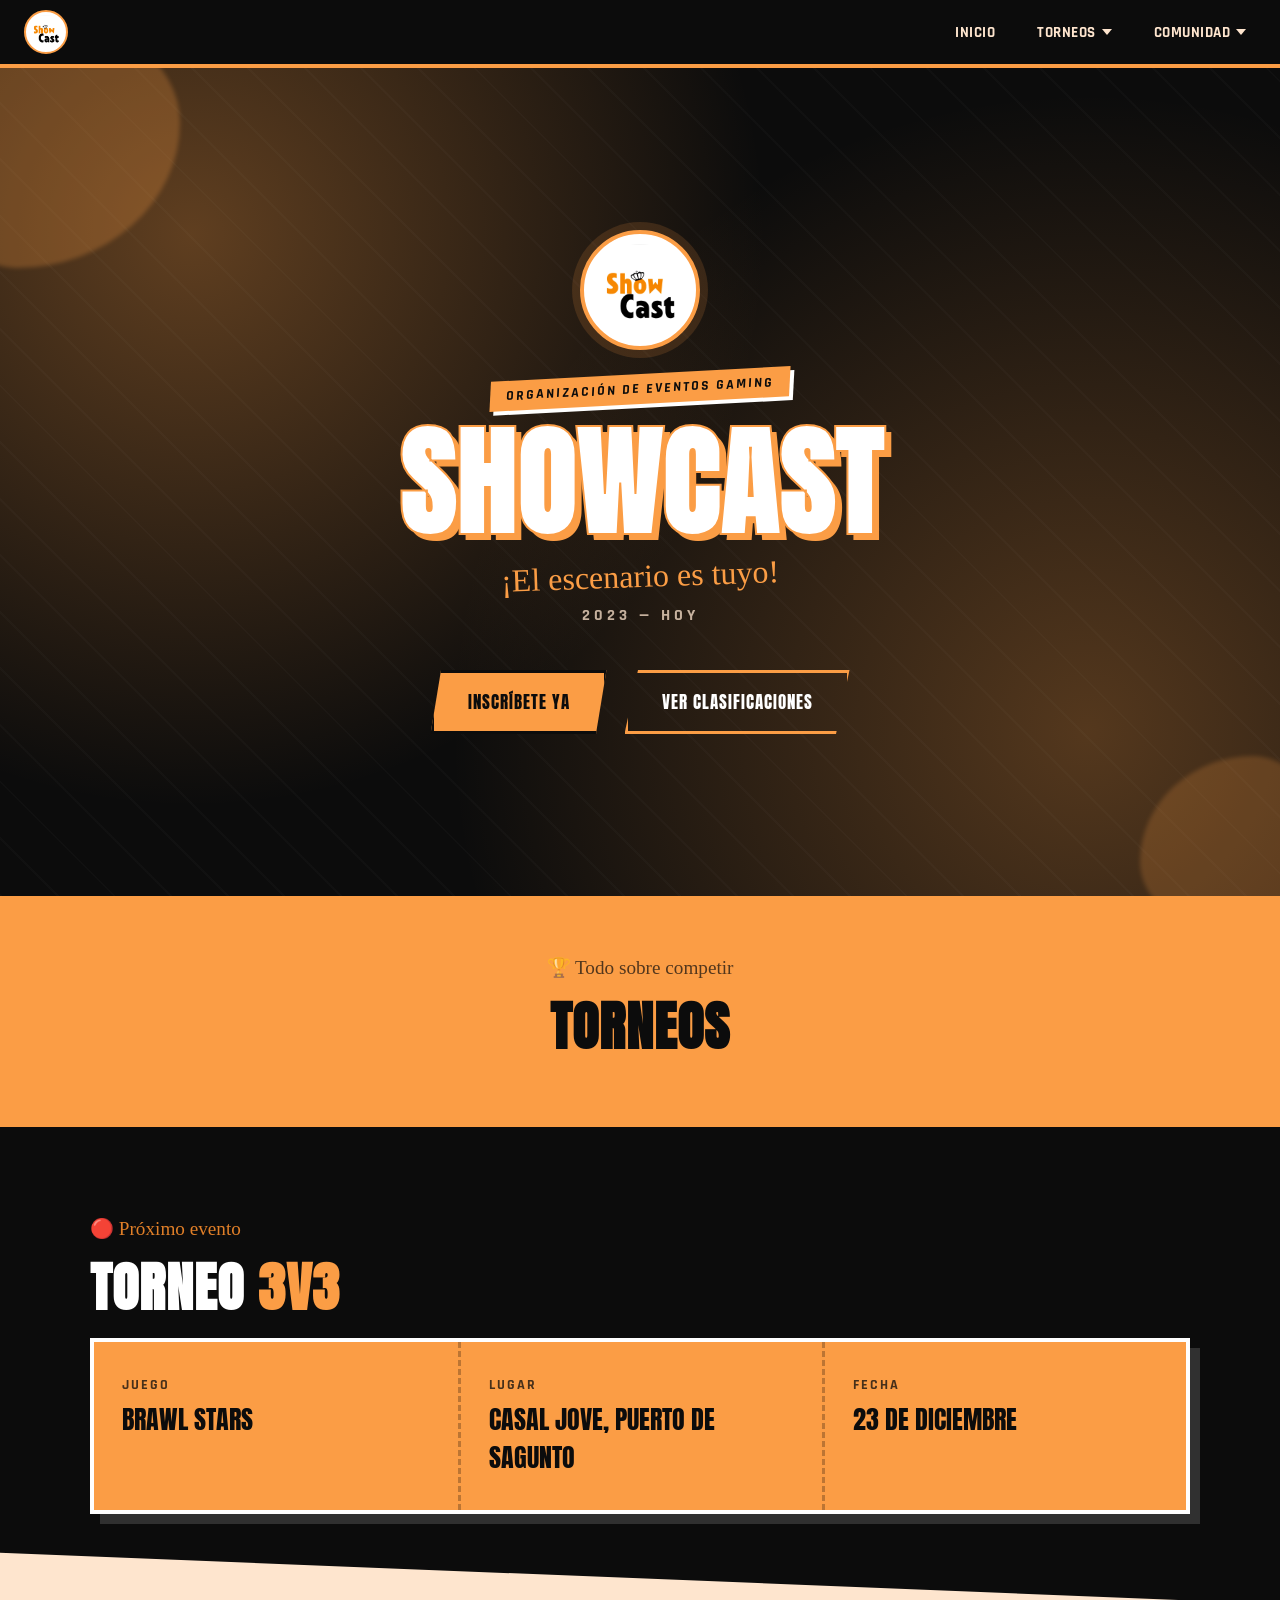
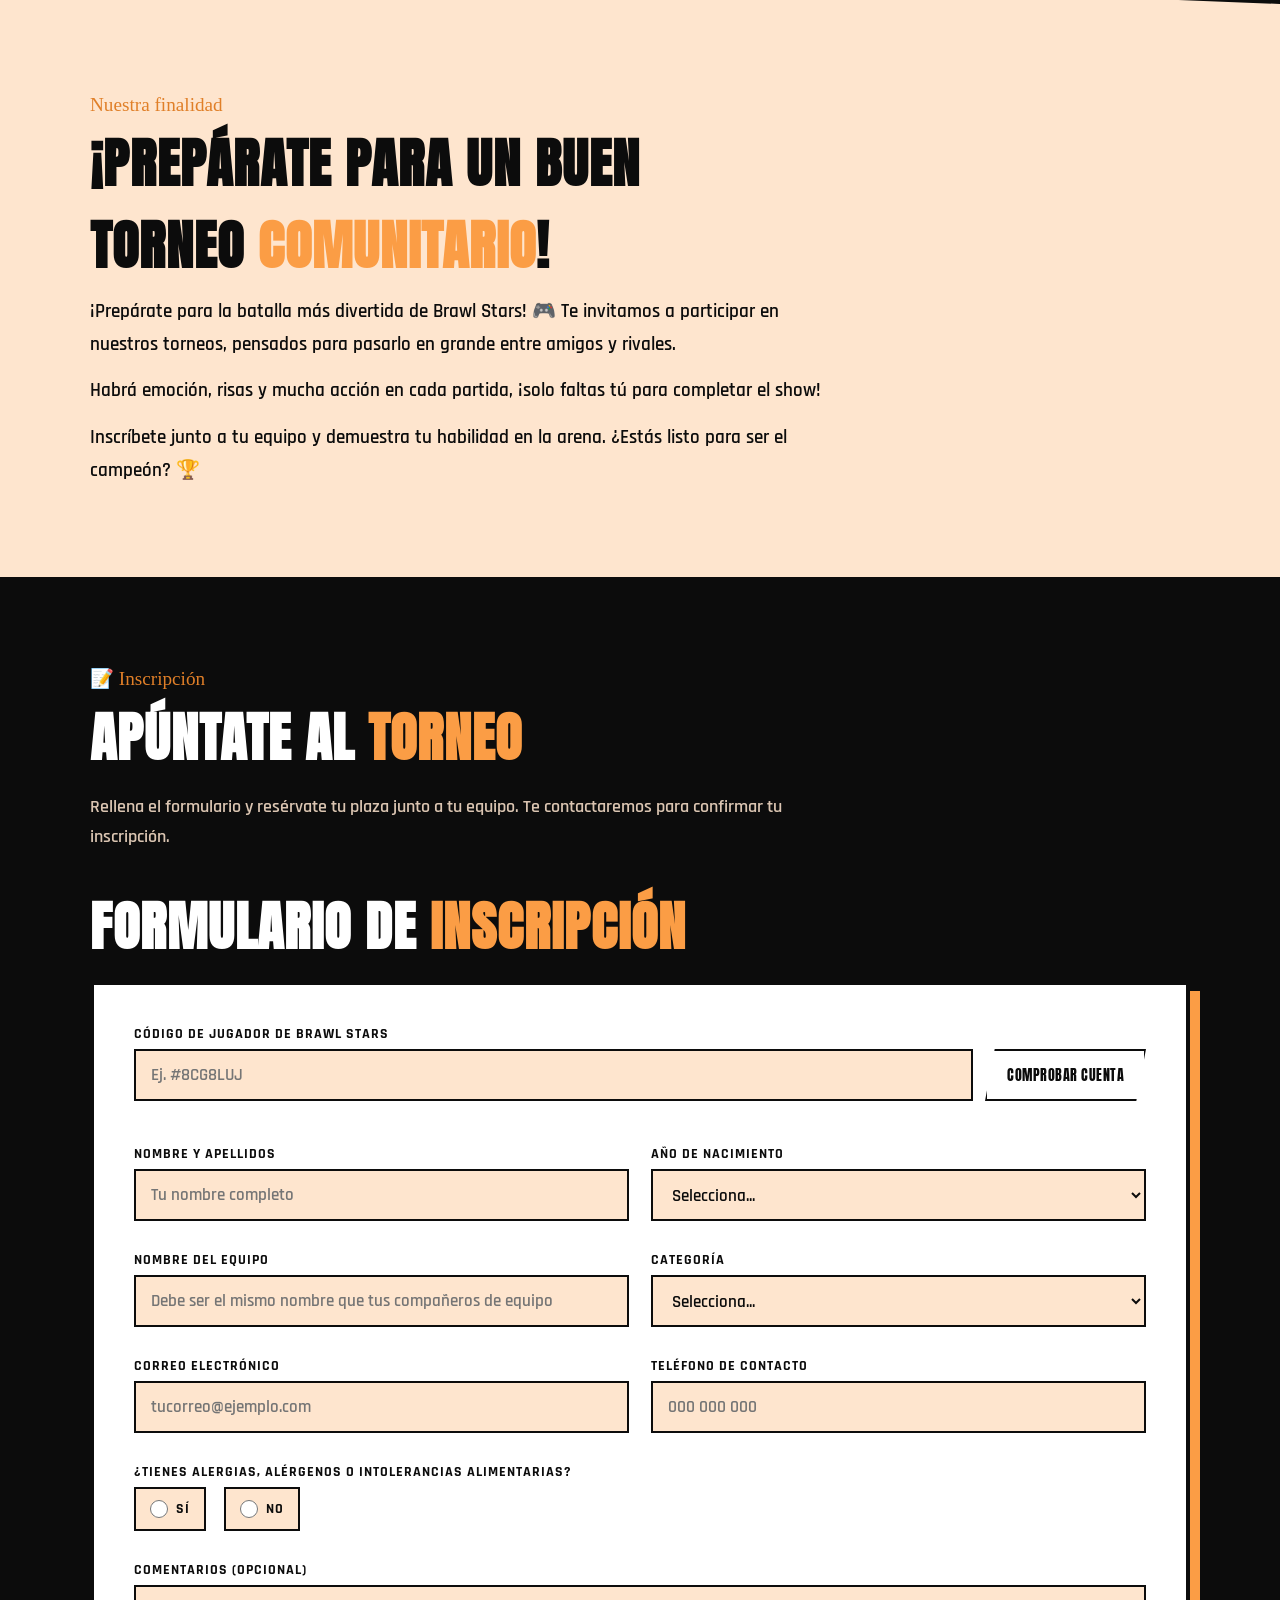
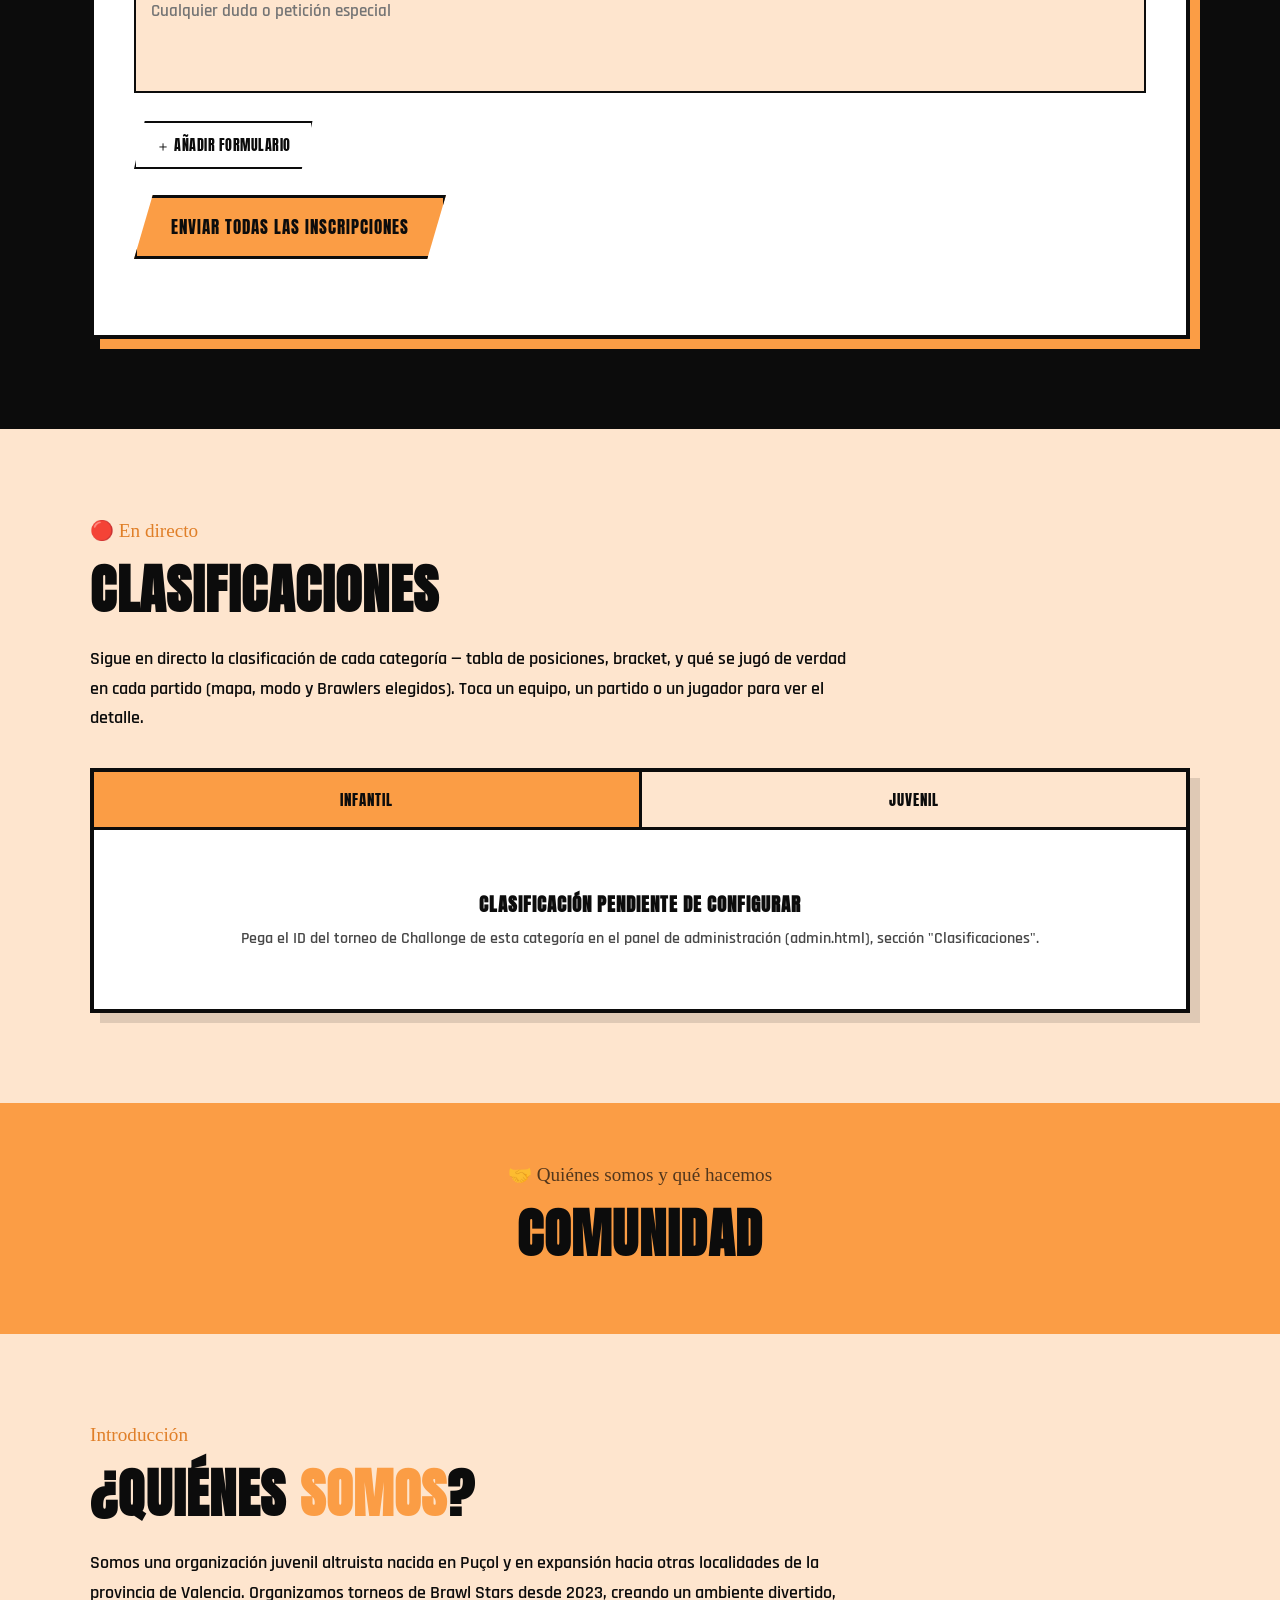
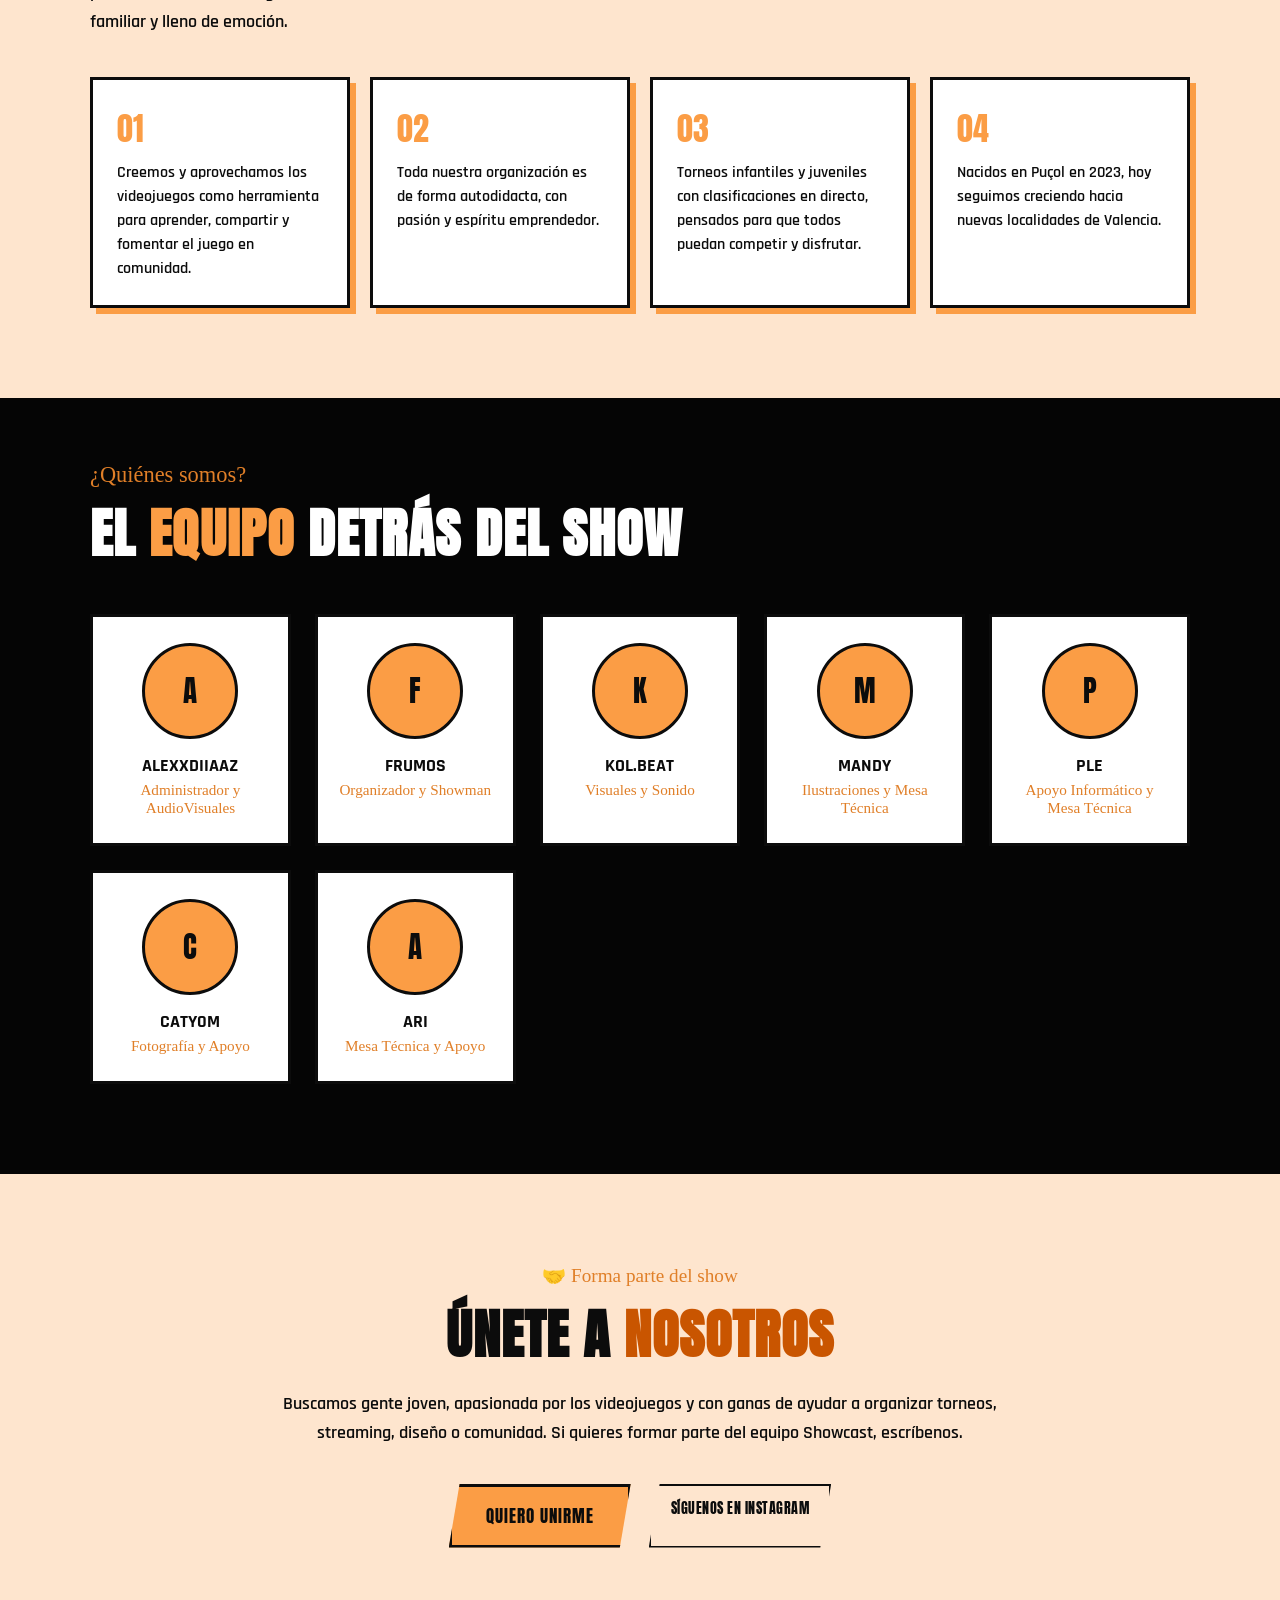
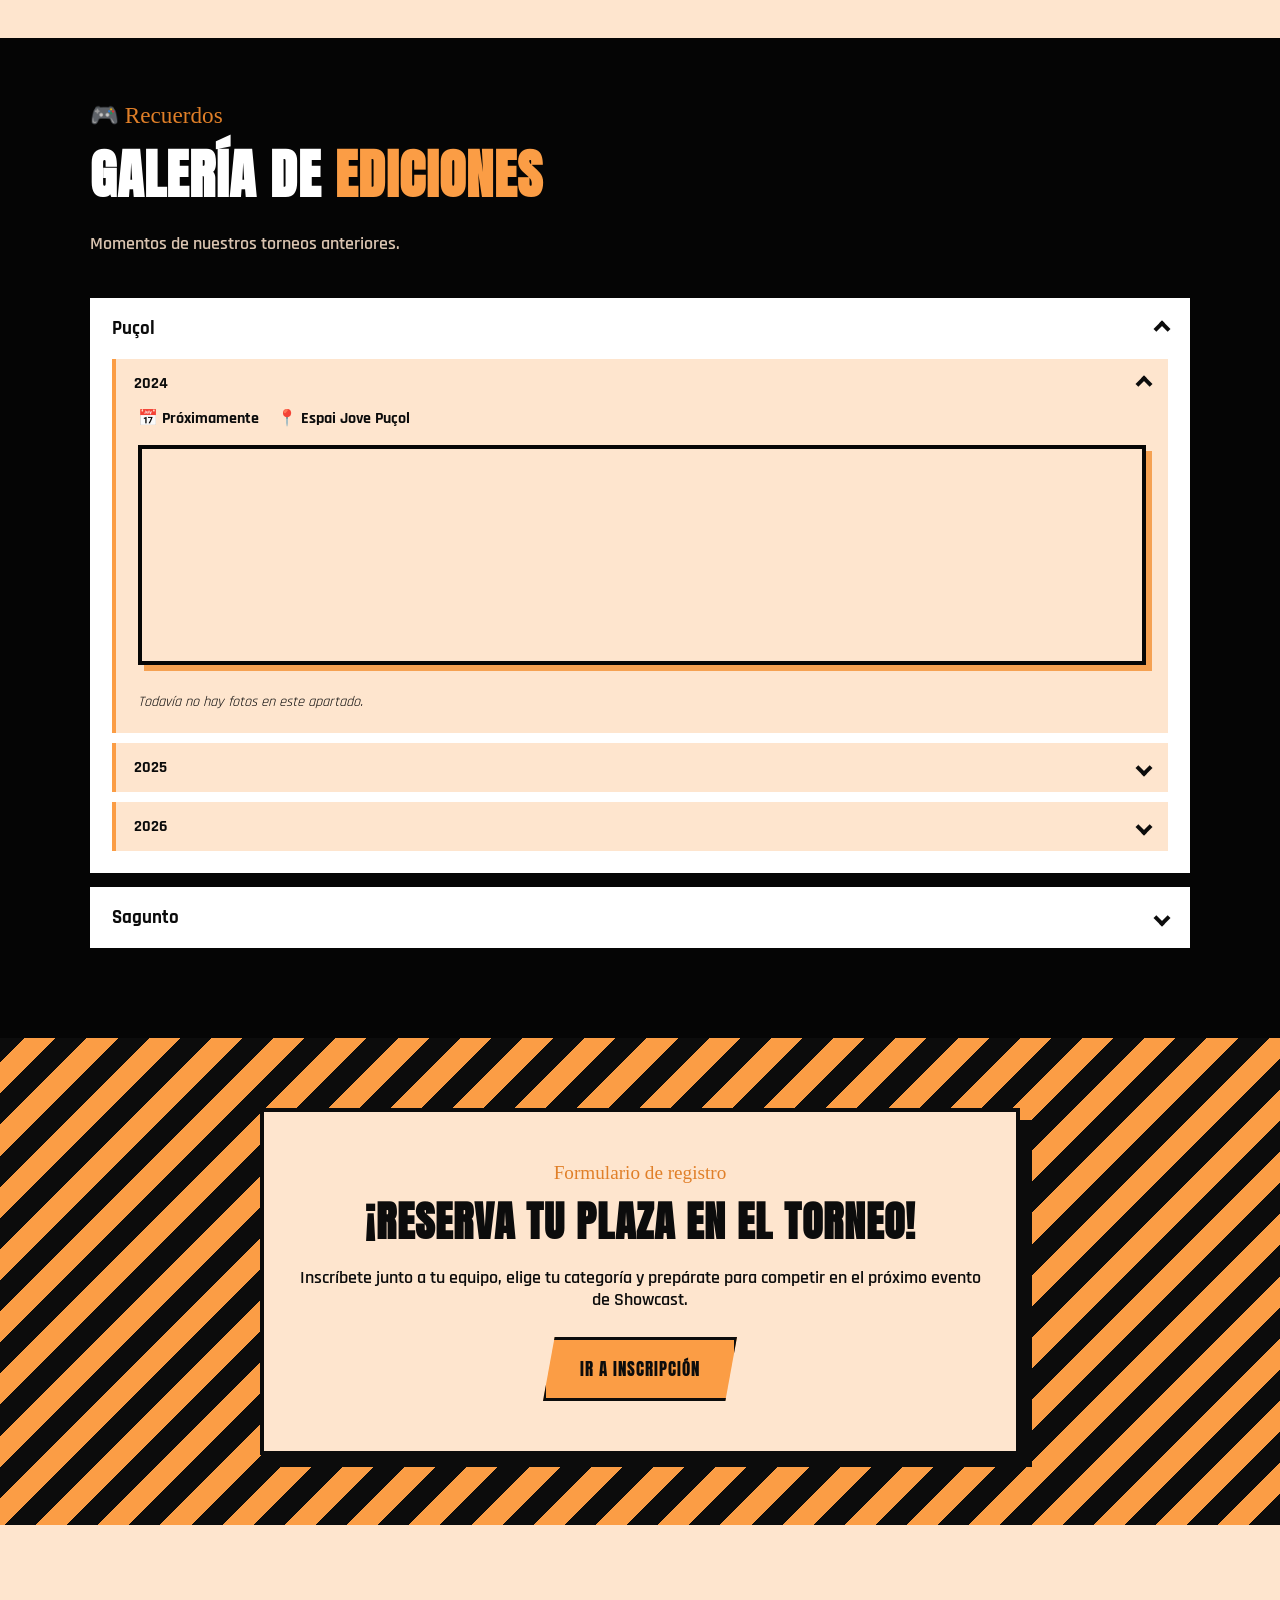
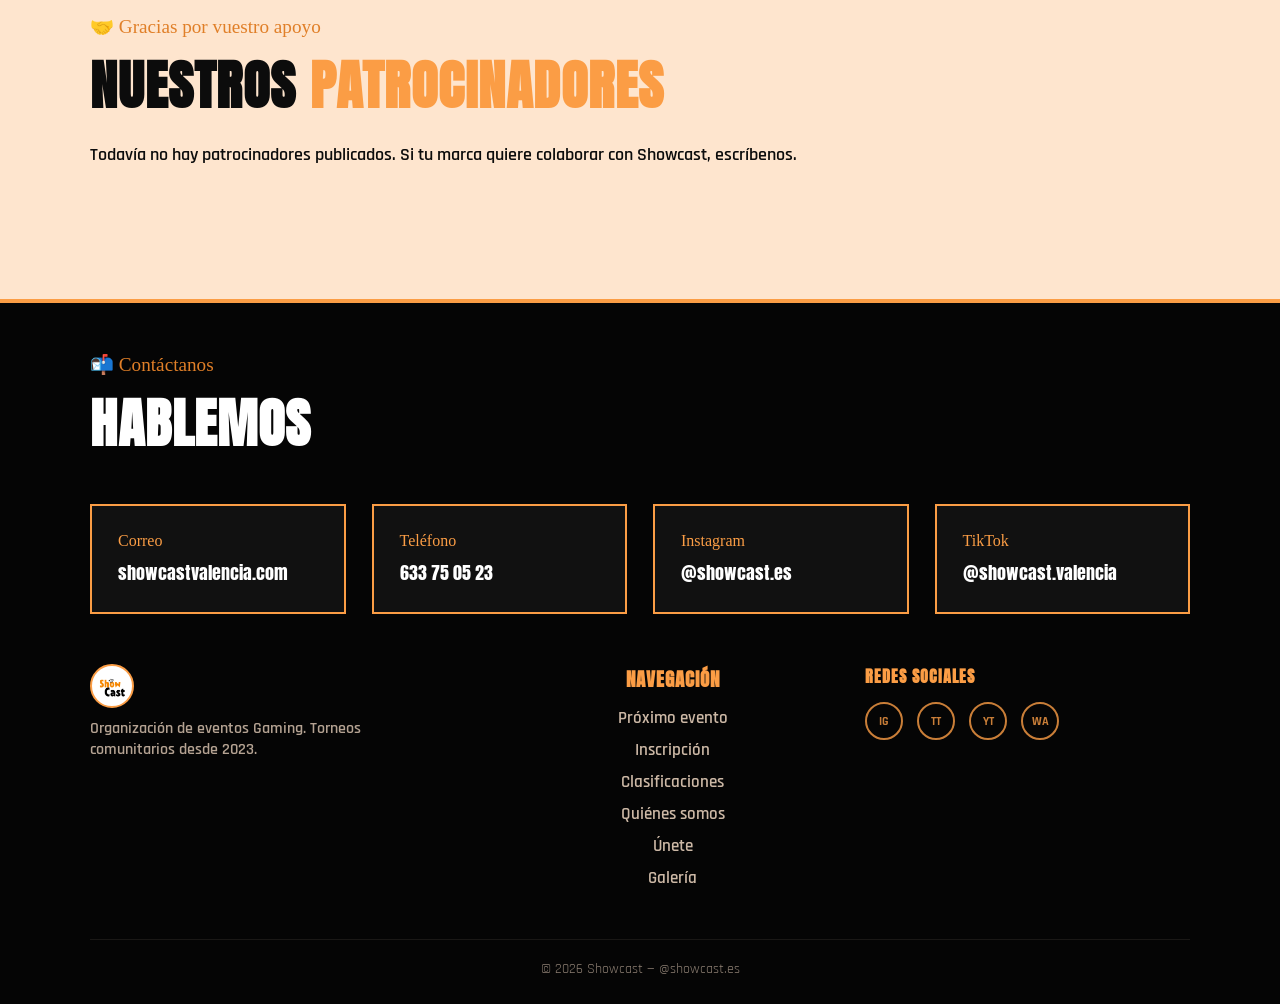
==== index.html @ 5986ffce "Conectar la galería pública con ShowCast Admin" ====
<!DOCTYPE html>
<html lang="es">
<head>
<meta charset="UTF-8">
<meta name="viewport" content="width=device-width, initial-scale=1.0">
<title>SHOWCAST — Organización de eventos Gaming</title>
<link rel="icon" type="image/png" href="assets/logo.png">
<link rel="preconnect" href="https://fonts.googleapis.com">
<link rel="preconnect" href="https://fonts.gstatic.com" crossorigin>
<link href="https://fonts.googleapis.com/css2?family=Anton&family=Rajdhani:wght@500;600;700&family=Permanent+Marker&display=swap" rel="stylesheet">
<style>
  :root{
    --naranja:#fb9d45;
    --crema:#fee5ce;
    --negro:#0c0c0c;
    --blanco:#ffffff;
    --naranja-dark:#e07f28;
  }

  *{margin:0;padding:0;box-sizing:border-box;}

  html{scroll-behavior:smooth;}

  body{
    background:var(--crema);
    color:var(--negro);
    font-family:'Rajdhani',sans-serif;
    overflow-x:hidden;
  }

  h1,h2,h3,.display{
    font-family:'Anton',sans-serif;
    text-transform:uppercase;
    letter-spacing:1px;
  }

  .tag{
    font-family:'Permanent Marker',cursive;
    color:var(--naranja);
  }

  a{color:inherit;text-decoration:none;}
  img{max-width:100%;display:block;}

  ::selection{background:var(--naranja);color:var(--negro);}

  /* ---------- NAVBAR ---------- */
  header{
    position:sticky;
    top:0;
    z-index:100;
    background:var(--negro);
    border-bottom:4px solid var(--naranja);
  }
  .nav-wrap{
    max-width:1280px;
    margin:0 auto;
    display:flex;
    align-items:center;
    justify-content:space-between;
    padding:10px 24px;
  }
  .logo{
    font-family:'Anton',sans-serif;
    font-size:1.5rem;
    color:var(--blanco);
    display:flex;
    align-items:center;
    gap:10px;
    letter-spacing:1px;
  }
  .logo img{
    height:44px;
    width:44px;
    object-fit:contain;
    background:var(--blanco);
    border-radius:50%;
    padding:3px;
    border:2px solid var(--naranja);
  }
  .logo span{color:var(--naranja);}
  nav ul{
    display:flex;
    align-items:center;
    gap:22px;
    list-style:none;
  }
  #navList > li{display:flex;align-items:center;justify-content:center;}
  nav a{
    display:inline-flex;
    align-items:center;
    justify-content:center;
    color:var(--crema);
    font-weight:700;
    font-size:.95rem;
    text-transform:uppercase;
    letter-spacing:.5px;
    position:relative;
    min-height:42px;
    padding:4px 10px;
    box-sizing:border-box;
    transition:color .2s;
    white-space:nowrap;
  }
  nav a:hover{color:var(--naranja);}
  nav a::after{
    content:"";
    position:absolute;
    left:0;bottom:-4px;
    width:0%;
    height:3px;
    background:var(--naranja);
    transition:width .25s ease;
  }
  nav a:hover::after{width:100%;}

  .burger{
    display:none;
    flex-direction:column;
    gap:5px;
    background:none;
    border:none;
    cursor:pointer;
  }
  .burger span{
    width:26px;height:3px;background:var(--naranja);display:block;
  }

  /* ---------- NAV: DESPLEGABLES "TORNEOS" / "COMUNIDAD" ---------- */
  .nav-dropdown{position:relative;}
  .nav-dropdown-btn{
    display:flex;
    align-items:center;
    justify-content:center;
    gap:6px;
    background:none;
    border:none;
    cursor:pointer;
    color:var(--crema);
    font-weight:700;
    font-size:.95rem;
    text-transform:uppercase;
    letter-spacing:.5px;
    min-height:42px;
    padding:4px 10px;
    box-sizing:border-box;
    font-family:inherit;
  }
  .nav-dropdown-btn:hover{color:var(--naranja);}
  .nav-caret{
    width:0;height:0;
    border-left:5px solid transparent;
    border-right:5px solid transparent;
    border-top:6px solid currentColor;
    transition:transform .2s ease;
    flex-shrink:0;
  }
  .nav-dropdown-btn[aria-expanded="true"] .nav-caret{transform:rotate(180deg);}
  .nav-dropdown-menu{
    position:absolute;
    top:calc(100% + 14px);
    left:0;
    background:var(--crema);
    border:2px solid var(--negro);
    list-style:none;
    min-width:200px;
    padding:10px 0;
    display:none;
    flex-direction:column;
    box-shadow:6px 6px 0 rgba(251,157,69,.25);
    z-index:50;
  }
  .nav-dropdown-menu.open{display:flex;animation:nav-window-in .2s ease-out both;}
  .nav-dropdown-menu li{width:100%;}
  .nav-dropdown-menu a{
    display:block;
    padding:10px 20px;
    white-space:nowrap;
    color:var(--negro);
    font-family:'Anton',sans-serif;
    letter-spacing:.4px;
    animation:nav-menu-text-in .2s ease-out both;
  }
  .nav-dropdown-menu li+li{border-top:1px solid rgba(12,12,12,.14);}
  .nav-dropdown-menu li:nth-child(2) a{animation-delay:35ms;}
  .nav-dropdown-menu li:nth-child(3) a{animation-delay:70ms;}
  .nav-dropdown-menu li:nth-child(4) a{animation-delay:105ms;}
  .nav-dropdown-menu li:nth-child(5) a{animation-delay:140ms;}
  .nav-dropdown-menu li:nth-child(6) a{animation-delay:175ms;}
  .nav-dropdown-menu li:nth-child(7) a{animation-delay:210ms;}
  .nav-dropdown-menu li:nth-child(8) a{animation-delay:245ms;}
  @keyframes nav-window-in{
    from{opacity:0;clip-path:inset(0 0 100% 0);}
    to{opacity:1;clip-path:inset(0 0 0 0);}
  }
  @keyframes nav-menu-text-in{
    from{opacity:0;transform:scale(.86);transform-origin:left center;}
    to{opacity:1;transform:scale(1);transform-origin:left center;}
  }
  .nav-dropdown-menu a:hover{background:rgba(251,157,69,.12);}
  .nav-dropdown-menu a::after{display:none;}

  /* ---------- HERO ---------- */
  .hero{
    position:relative;
    min-height:92vh;
    display:flex;
    flex-direction:column;
    align-items:center;
    justify-content:center;
    text-align:center;
    background:
      radial-gradient(circle at 15% 20%, rgba(251,157,69,.35) 0%, transparent 45%),
      radial-gradient(circle at 85% 80%, rgba(251,157,69,.3) 0%, transparent 50%),
      var(--negro);
    color:var(--blanco);
    padding:60px 20px;
    overflow:hidden;
  }
  .hero::before{
    content:"";
    position:absolute;
    inset:0;
    background-image:
      repeating-linear-gradient(45deg, rgba(255,255,255,.02) 0 2px, transparent 2px 40px);
    pointer-events:none;
  }
  .spray-splat{
    position:absolute;
    border-radius:50%;
    filter:blur(2px);
    opacity:.5;
  }
  .splat1{width:260px;height:260px;background:var(--naranja);top:-60px;left:-80px;opacity:.25;border-radius:38% 62% 63% 37% / 41% 44% 56% 59%;}
  .splat2{width:180px;height:180px;background:var(--naranja);bottom:-40px;right:-40px;opacity:.2;border-radius:63% 37% 42% 58% / 59% 47% 53% 41%;}

  .hero-logo{
    width:120px;
    height:120px;
    object-fit:contain;
    background:var(--blanco);
    border-radius:50%;
    border:4px solid var(--naranja);
    padding:10px;
    margin-bottom:24px;
    box-shadow:0 0 0 8px rgba(251,157,69,.15);
    position:relative;
    z-index:2;
  }

  .hero-badge{
    display:inline-block;
    background:var(--naranja);
    color:var(--negro);
    font-weight:700;
    font-size:.85rem;
    letter-spacing:2px;
    text-transform:uppercase;
    padding:6px 16px;
    transform:rotate(-3deg) skew(-6deg);
    margin-bottom:22px;
    box-shadow:4px 4px 0 var(--blanco);
  }

  .hero h1{
    font-size:clamp(3.2rem,10vw,7.5rem);
    line-height:.95;
    color:var(--blanco);
    -webkit-text-stroke:2px var(--naranja);
    text-shadow:6px 6px 0 var(--naranja);
    position:relative;
    z-index:2;
  }

  .hero .subtitle{
    font-family:'Permanent Marker',cursive;
    color:var(--naranja);
    font-size:clamp(1.3rem,3vw,2rem);
    margin-top:18px;
    transform:rotate(-2deg);
  }

  .hero .years{
    margin-top:10px;
    font-weight:700;
    letter-spacing:4px;
    color:var(--crema);
    opacity:.75;
  }

  .hero-ctas{
    margin-top:44px;
    display:flex;
    gap:18px;
    flex-wrap:wrap;
    justify-content:center;
    z-index:2;
  }

  .btn{
    font-family:'Anton',sans-serif;
    font-size:1.05rem;
    letter-spacing:1px;
    text-transform:uppercase;
    padding:16px 34px;
    border:3px solid var(--negro);
    display:inline-block;
    transition:transform .15s, box-shadow .15s;
    clip-path:polygon(6% 0,100% 0,94% 100%,0 100%);
    cursor:pointer;
    font-size:1.05rem;
  }
  .btn-primary{
    background:var(--naranja);
    color:var(--negro);
    box-shadow:5px 5px 0 var(--blanco);
  }
  .btn-primary:hover{transform:translate(-3px,-3px);box-shadow:8px 8px 0 var(--blanco);}
  .btn-outline{
    background:transparent;
    color:var(--blanco);
    border-color:var(--naranja);
    box-shadow:5px 5px 0 var(--naranja);
  }
  .btn-outline:hover{transform:translate(-3px,-3px);box-shadow:8px 8px 0 var(--naranja);}
  .btn-dark{
    background:var(--negro);
    color:var(--crema);
    border-color:var(--negro);
    box-shadow:5px 5px 0 var(--naranja);
  }
  .btn-dark:hover{transform:translate(-3px,-3px);box-shadow:8px 8px 0 var(--naranja);}

  /* ---------- SECTION SHELL ---------- */
  section{
    padding:90px 24px;
    position:relative;
  }
  .page-view-hidden{display:none !important;}
  .page-view-active{min-height:calc(100vh - 70px);min-height:calc(100svh - 70px);}
  .section-inner{
    max-width:1100px;
    margin:0 auto;
  }
  .section-title{
    font-size:clamp(2.2rem,5vw,3.4rem);
    margin-bottom:10px;
  }
  .section-title .accent{color:var(--naranja);}
  .section-kicker{
    font-family:'Permanent Marker',cursive;
    color:var(--naranja-dark);
    font-size:1.2rem;
    margin-bottom:6px;
    display:block;
  }
  .section-lead{
    font-weight:600;
    font-size:1.15rem;
    max-width:760px;
    margin-top:14px;
    line-height:1.6;
  }

  /* ---------- CABECERAS DE BLOQUE ("TORNEOS" / "COMUNIDAD") ---------- */
  .group-header{
    background:var(--naranja);
    padding:60px 24px;
  }
  .group-header .section-inner{text-align:center;}
  .group-header .section-kicker{color:var(--negro);opacity:.7;}
  .group-header .section-title{margin-bottom:0;}

  .diagonal-top{
    clip-path: polygon(0 4vw, 100% 0, 100% 100%, 0 100%);
  }
  .diagonal-bottom{
    clip-path: polygon(0 0, 100% 0, 100% 100%, 0 calc(100% - 4vw));
  }

  /* ---------- NEXT EVENT ---------- */
  .event{
    background:var(--negro);
    color:var(--blanco);
  }
  .event-card{
    display:flex;
    flex-wrap:wrap;
    gap:0;
    background:var(--naranja);
    color:var(--negro);
    border:4px solid var(--blanco);
    box-shadow:10px 10px 0 rgba(255,255,255,.15);
  }
  .event-card > div{
    flex:1 1 220px;
    padding:34px 28px;
    border-left:3px dashed rgba(0,0,0,.25);
  }
  .event-card > div:first-child{border-left:none;}
  .event-card .label{
    font-weight:700;
    letter-spacing:2px;
    font-size:.85rem;
    text-transform:uppercase;
    opacity:.75;
    margin-bottom:6px;
  }
  .event-card .value{
    font-family:'Anton',sans-serif;
    font-size:1.6rem;
    text-transform:uppercase;
  }

  /* ---------- ABOUT / TEXT BLOCK ---------- */
  .about{
    background:var(--crema);
  }
  .about p{
    font-size:1.2rem;
    line-height:1.7;
    font-weight:600;
    max-width:760px;
    margin-bottom:14px;
  }
  .about p:last-of-type{margin-bottom:0;}

  .pillars{
    display:grid;
    grid-template-columns:repeat(auto-fit,minmax(220px,1fr));
    gap:20px;
    margin-top:40px;
  }
  .pillar{
    background:var(--blanco);
    border:3px solid var(--negro);
    padding:24px;
    box-shadow:6px 6px 0 var(--naranja);
  }
  .pillar .num{
    font-family:'Anton',sans-serif;
    color:var(--naranja);
    font-size:2rem;
    display:block;
    margin-bottom:8px;
  }
  .pillar p{font-weight:600;line-height:1.5;font-size:1rem;}

  /* ---------- CARDS GRID ---------- */
  .grid{
    display:grid;
    grid-template-columns:repeat(auto-fit,minmax(260px,1fr));
    gap:26px;
    margin-top:40px;
  }
  .card{
    background:var(--blanco);
    border:3px solid var(--negro);
    padding:32px 26px;
    position:relative;
    transition:transform .2s;
  }
  .card:hover{transform:translateY(-6px);}
  .card::before{
    content:"";
    position:absolute;
    top:-4px;left:-4px;
    width:34px;height:34px;
    background:var(--naranja);
    clip-path:polygon(0 0,100% 0,0 100%);
  }
  .card h3{
    font-size:1.4rem;
    margin-bottom:12px;
    color:var(--negro);
  }
  .card p{
    font-weight:600;
    line-height:1.5;
    color:#333;
  }
  .card a.card-link{
    display:inline-block;
    margin-top:16px;
    font-weight:700;
    color:var(--naranja-dark);
    border-bottom:2px solid var(--naranja-dark);
  }

  /* ---------- GALERÍA ---------- */
  .gallery-grid{
    display:grid;
    grid-template-columns:repeat(auto-fit,minmax(220px,1fr));
    gap:18px;
    margin-top:40px;
  }
  .gallery-tile{
    aspect-ratio:4/3;
    position:relative;
    border:3px solid var(--negro);
    overflow:hidden;
    display:flex;
    align-items:center;
    justify-content:center;
    background:
      repeating-linear-gradient(135deg, var(--naranja) 0 14px, var(--naranja-dark) 14px 28px);
  }
  .gallery-tile::after{
    content:"";
    position:absolute;
    inset:0;
    background:rgba(12,12,12,.55);
  }
  .gallery-tile span{
    position:relative;
    z-index:2;
    color:var(--crema);
    font-family:'Permanent Marker',cursive;
    font-size:1.1rem;
    text-align:center;
    padding:0 14px;
    transform:rotate(-3deg);
  }
  .gallery-note{
    margin-top:22px;
    font-weight:600;
    font-size:.95rem;
    opacity:.7;
    font-style:italic;
  }
  .gallery-tile img, .gallery-tile video{
    width:100%;height:100%;object-fit:cover;position:relative;z-index:1;
  }
  .gallery-tile iframe{
    width:100%;height:100%;border:none;position:relative;z-index:1;
  }
  .gallery-tile.has-photo::after{display:none;}
  .gallery-tile.has-photo span{
    position:absolute;
    bottom:0;left:0;right:0;
    z-index:2;
    background:linear-gradient(to top, rgba(12,12,12,.85), transparent);
    padding:22px 12px 10px;
    transform:none;
    text-align:left;
    font-size:.95rem;
  }

  /* ---------- GALERÍA: apartados desplegables ---------- */
  .gallery-accordion{margin-top:40px;display:flex;flex-direction:column;gap:14px;}
  .gallery-edicion{background:var(--blanco);color:var(--negro);}
  .gallery-edicion-toggle{
    width:100%;display:flex;align-items:center;justify-content:space-between;gap:14px;
    background:none;border:none;cursor:pointer;text-align:left;
    padding:18px 22px;font-family:'Rajdhani',sans-serif;font-weight:700;font-size:1.2rem;color:var(--negro);
  }
  .gallery-edicion-toggle .chev{
    width:12px;height:12px;flex:none;
    border-right:4px solid var(--negro);border-bottom:4px solid var(--negro);
    transform:rotate(45deg);transition:transform .25s;
  }
  .gallery-edicion.open > .gallery-edicion-toggle .chev{transform:rotate(-135deg);}
  .gallery-edicion-body{display:grid;grid-template-rows:0fr;transition:grid-template-rows .3s ease;}
  .gallery-edicion.open > .gallery-edicion-body{grid-template-rows:1fr;animation:nav-window-in .2s ease-out both;transform-origin:top center;}.gallery-edicion.open > .gallery-edicion-body > div > *{animation:gallery-content-in .2s ease-out both;}.gallery-edicion.open > .gallery-edicion-body > div > *:nth-child(2){animation-delay:35ms;}.gallery-edicion.open > .gallery-edicion-body > div > *:nth-child(3){animation-delay:70ms;}.gallery-edicion.open > .gallery-edicion-body > div > *:nth-child(4){animation-delay:105ms;}@keyframes gallery-content-in{from{opacity:0;transform:scale(.86);transform-origin:top center;}to{opacity:1;transform:scale(1);transform-origin:top center;}}
  .gallery-edicion-body[hidden]{display:none !important;}
  .gallery-edicion-body > div{overflow:hidden;}
  .gallery-edicion-empty{padding:0 22px 22px;font-style:italic;opacity:.6;font-size:.9rem;}
  .gallery-edicion .gallery-grid{padding:0 22px 22px;margin-top:0;}

  /* Subdivisión por año dentro de cada ciudad */
  .gallery-accordion.nested{margin:0 22px 22px;gap:10px;}
  .gallery-edicion.sub{border-left:4px solid var(--naranja);background:var(--crema);}
  .gallery-edicion.sub .gallery-edicion-toggle{font-size:1rem;padding:14px 18px;}
  .avatar-placeholder img{
    width:100%;height:100%;object-fit:cover;border-radius:50%;
  }

  /* ---------- PATROCINADORES ---------- */
  .sponsor-grid{
    display:grid;
    grid-template-columns:repeat(auto-fit,minmax(180px,1fr));
    gap:20px;
    margin-top:40px;
  }
  .sponsor-card{
    background:var(--blanco);
    border:3px solid var(--negro);
    padding:24px 18px;
    text-align:center;
    display:flex;
    flex-direction:column;
    align-items:center;
    gap:12px;
    transition:transform .2s;
  }
  .sponsor-card:hover{transform:translateY(-6px);}
  .sponsor-card img{
    max-height:64px;
    width:auto;
    max-width:100%;
    object-fit:contain;
  }
  .sponsor-card .sponsor-name{
    font-weight:700;
    font-size:.95rem;
  }

  /* ---------- FORM (INSCRIPCIÓN) ---------- */
  .form-wrap{
    background:var(--blanco);
    border:4px solid var(--negro);
    box-shadow:10px 10px 0 var(--naranja);
    padding:40px;
    margin-top:0;
  }
  .form-section-title{margin-top:34px;margin-bottom:14px;color:var(--blanco);}
  .form-grid{
    display:grid;
    grid-template-columns:1fr 1fr;
    column-gap:22px;
    row-gap:30px;
  }
  .registration-entry + .registration-entry{margin-top:30px;padding-top:30px;border-top:2px solid rgba(12,12,12,.18);}
  .registration-entry-remove{margin-top:18px;}
  .add-registration{margin-top:28px;}
  .form-field{
    display:flex;
    flex-direction:column;
    gap:6px;
  }
  .form-field.full{grid-column:1 / -1;}
  .form-field label{
    font-weight:700;
    text-transform:uppercase;
    font-size:.8rem;
    letter-spacing:1px;
    color:var(--negro);
  }
  .allergy-options{
    display:flex;
    gap:18px;
    flex-wrap:wrap;
  }
  .allergy-option{
    display:inline-flex;
    align-items:center;
    gap:8px;
    min-height:44px;
    padding:8px 14px;
    border:2px solid var(--negro);
    background:var(--crema);
    color:var(--negro);
    font-weight:700;
    cursor:pointer;
  }
  .allergy-option input{
    width:18px;
    height:18px;
    margin:0;
    padding:0;
    border:0;
    background:transparent;
    accent-color:var(--naranja);
  }
  .allergy-detail[hidden]{display:none;}
  .allergy-question{
    min-width:0;
    padding:0;
    margin:0 0 6px;
    font-weight:700;
    text-transform:uppercase;
    font-size:.8rem;
    letter-spacing:1px;
    color:var(--negro);
  }
  .form-field input:not([type="radio"]),
  .form-field select,
  .form-field textarea{
    box-sizing:border-box;
    width:100%;
    font-family:'Rajdhani',sans-serif;
    font-size:1rem;
    font-weight:600;
    padding:12px 14px;
    border:2px solid var(--negro);
    background:var(--crema);
    color:var(--negro);
  }
  .form-field input:not([type="radio"]),
  .form-field select{
    height:48px;
    line-height:1;
  }
  .form-field textarea{
    height:96px;
    line-height:1.3;
    resize:none;
  }
  .form-field input:not([type="radio"]):focus,
  .form-field select:focus,
  .form-field textarea:focus{
    outline:none;
    border-color:var(--naranja);
    background:var(--blanco);
  }
  .form-note{
    margin-top:18px;
    font-size:.9rem;
    font-weight:600;
    opacity:.65;
  }
  .form-submit{
    margin-top:26px;
  }

  .tag-check-row{
    display:flex;
    gap:12px;
    flex-wrap:wrap;
  }
  .tag-check-row input{flex:1 1 220px;margin-bottom:0;}
  .btn-outline-dark{
    background:transparent;
    color:var(--negro);
    border:2px solid var(--negro);
    font-family:'Anton',sans-serif;
    letter-spacing:.5px;
    text-transform:uppercase;
    padding:11px 20px;
    cursor:pointer;
    font-size:.9rem;
    white-space:nowrap;
  }
  .btn-outline-dark:hover{background:var(--negro);color:var(--crema);}
  .tag-status{
    display:block;
    margin-top:8px;
    font-weight:700;
    font-size:.9rem;
  }
  .tag-status.ok{color:#2ecc71;}
  .tag-status.pending{color:var(--naranja);}

  /* ---------- MODAL ¿ES ESTA TU CUENTA? ---------- */
  .modal-overlay{
    display:none;
    position:fixed;
    inset:0;
    background:rgba(12,12,12,.8);
    z-index:1000;
    align-items:center;
    justify-content:center;
    padding:20px;
  }
  .modal-overlay.open{display:flex;}
  .modal-card{
    background:var(--crema);
    border:4px solid var(--negro);
    box-shadow:12px 12px 0 var(--naranja);
    max-width:420px;
    width:100%;
    padding:36px 30px 30px;
    position:relative;
    max-height:90vh;
    overflow-y:auto;
  }
  .modal-close{
    position:absolute;
    top:14px;right:14px;
    background:var(--negro);
    color:var(--crema);
    border:none;
    width:30px;height:30px;
    cursor:pointer;
    font-weight:700;
  }
  .modal-state{
    text-align:center;
    padding:30px 10px;
  }
  .modal-state p{font-weight:700;margin-top:14px;}
  .spinner{
    width:44px;height:44px;
    border:5px solid var(--naranja);
    border-top-color:transparent;
    border-radius:50%;
    margin:0 auto;
    animation:spin .8s linear infinite;
  }
  @keyframes spin{to{transform:rotate(360deg);}}

  /* ---------- GALERÍA: menú de descarga ---------- */
  .gallery-tile-photo{cursor:pointer;}
  .gallery-tile-photo:hover img{filter:brightness(.85);}
  .gallery-tile-photo img{transition:filter .15s ease;}
  .descarga-opcion{
    display:flex;
    flex-direction:column;
    align-items:flex-start;
    gap:4px;
    width:100%;
    text-align:left;
    background:var(--blanco);
    border:2px solid var(--negro);
    padding:14px 16px;
    margin-bottom:10px;
    cursor:pointer;
    font-family:'Rajdhani',sans-serif;
  }
  .descarga-opcion:last-child{margin-bottom:0;}
  .descarga-opcion:hover{background:var(--naranja);}
  .descarga-opcion .do-etiqueta{
    font-family:'Anton',sans-serif;
    letter-spacing:.5px;
    font-size:1rem;
    color:var(--negro);
  }
  .descarga-opcion .do-detalle{font-size:.85rem;font-weight:600;opacity:.75;}
  .modal-error-icon{
    width:50px;height:50px;
    background:#e74c3c;
    color:var(--blanco);
    border-radius:50%;
    display:flex;
    align-items:center;
    justify-content:center;
    font-weight:900;
    font-size:1.4rem;
    margin:0 auto;
  }
  .player-preview{
    display:flex;
    align-items:center;
    gap:16px;
    margin:16px 0 20px;
  }
  .player-icon{
    width:72px;height:72px;
    border-radius:50%;
    border:3px solid var(--naranja);
    background:var(--negro);
    object-fit:cover;
  }
  .player-preview h3{font-size:1.3rem;}
  .player-tag{
    font-family:'Permanent Marker',cursive;
    color:var(--naranja-dark);
    font-size:.95rem;
  }
  .prestige-badge{
    margin-left:auto;
    position:relative;
    width:44px;height:44px;
    flex-shrink:0;
  }
  .prestige-badge img{width:100%;height:100%;object-fit:contain;display:block;}
  .prestige-badge-num{
    position:absolute;
    top:50%;left:50%;
    transform:translate(-50%,-52%);
    font-family:'Anton',sans-serif;
    font-size:.85rem;
    color:var(--blanco);
    text-shadow:0 0 3px var(--negro), 0 0 3px var(--negro);
  }
  .player-stats{
    display:grid;
    grid-template-columns:repeat(3,1fr);
    gap:10px;
    margin-bottom:14px;
  }
  .stat-box{
    background:var(--blanco);
    border:2px solid var(--negro);
    padding:14px 8px;
    text-align:center;
  }
  .stat-num{
    display:block;
    font-family:'Anton',sans-serif;
    font-size:1.4rem;
    color:var(--naranja-dark);
  }
  .stat-label{
    display:block;
    font-size:.7rem;
    font-weight:700;
    text-transform:uppercase;
    letter-spacing:.5px;
    margin-top:4px;
  }
  .modal-hint{
    font-size:.8rem;
    opacity:.65;
    font-weight:600;
    margin-bottom:20px;
    font-style:italic;
  }
  .modal-actions{
    display:flex;
    gap:12px;
    flex-wrap:wrap;
  }
  .modal-actions .btn{flex:1;text-align:center;}

  /* ---------- CHALLONGE EMBED ---------- */
  .challonge-wrap{
    margin-top:36px;
    border:4px solid var(--negro);
    box-shadow:10px 10px 0 rgba(0,0,0,.12);
    background:var(--blanco);
  }
  .challonge-tabs{
    display:flex;
    border-bottom:3px solid var(--negro);
  }
  .challonge-tabs button{
    flex:1;
    font-family:'Anton',sans-serif;
    letter-spacing:1px;
    text-transform:uppercase;
    padding:16px;
    background:var(--crema);
    border:none;
    border-right:3px solid var(--negro);
    cursor:pointer;
    color:var(--negro);
    font-size:.95rem;
  }
  .challonge-tabs button:last-child{border-right:none;}
  .challonge-tabs button.active{
    background:var(--naranja);
  }
  .challonge-placeholder{
    padding:60px 30px;
    text-align:center;
  }
  .challonge-placeholder p{font-weight:600;margin-top:10px;opacity:.75;}
  code.inline{
    background:var(--negro);
    color:var(--naranja);
    padding:2px 8px;
    font-size:.85rem;
  }

  /* ---------- CLASIFICACIONES: pestañas de vista y nota de formato ---------- */
  .clasif-view-tabs{border-bottom:none;border-top:3px solid var(--negro);}
  .clasif-view-tabs button{font-size:.8rem;padding:10px;}
  .clasif-note{
    padding:14px 24px;
    font-size:.85rem;
    font-style:italic;
    opacity:.75;
    border-bottom:3px solid var(--negro);
  }

  /* ---------- CLASIFICACIONES: vista de tabla ---------- */
  .clasif-tabla{padding:26px;}
  .clasif-ronda{margin-bottom:24px;}
  .clasif-ronda:last-child{margin-bottom:0;}
  .clasif-ronda h4{
    font-family:'Anton',sans-serif;
    letter-spacing:.5px;
    color:var(--naranja-dark);
    margin-bottom:10px;
    font-size:.9rem;
    text-transform:uppercase;
  }
  .clasif-match{
    display:flex;
    align-items:center;
    gap:14px;
    padding:12px 16px;
    border:2px solid var(--negro);
    margin-bottom:8px;
    font-weight:700;
    flex-wrap:wrap;
  }
  .clasif-match:last-child{margin-bottom:0;}
  .clasif-match .cm-team{flex:1;min-width:120px;}
  .clasif-match .cm-team.winner{color:var(--naranja-dark);}
  .clasif-match .cm-score{
    font-family:'Anton',sans-serif;
    background:var(--negro);
    color:var(--crema);
    padding:4px 10px;
    white-space:nowrap;
  }
  .clasif-match .cm-state{
    font-size:.65rem;
    text-transform:uppercase;
    letter-spacing:.5px;
    padding:3px 8px;
    border:1px solid var(--negro);
    flex-shrink:0;
  }
  .clasif-match .cm-state.complete{background:var(--naranja);}

  /* ---------- CLASIFICACIONES: vista de bracket ---------- */
  .clasif-bracket{
    padding:30px 24px;
    overflow-x:auto;
    display:flex;
    align-items:stretch;
    gap:50px;
  }
  .bracket-round{
    display:flex;
    flex-direction:column;
    justify-content:space-around;
    min-width:190px;
    flex-shrink:0;
  }
  .bracket-round h5{
    font-family:'Anton',sans-serif;
    text-align:center;
    color:var(--naranja-dark);
    font-size:.8rem;
    text-transform:uppercase;
    letter-spacing:.5px;
    margin-bottom:10px;
  }
  .bracket-match{
    position:relative;
    border:2px solid var(--negro);
    padding:10px 14px;
    margin:10px 0;
    font-size:.85rem;
    font-weight:700;
    background:var(--crema);
  }
  .bracket-match .bm-team{display:flex;justify-content:space-between;gap:8px;padding:3px 0;}
  .bracket-match .bm-team.winner{color:var(--naranja-dark);}
  .bracket-round:not(:last-child) .bracket-match::after{
    content:"";
    position:absolute;
    right:-25px;top:50%;
    width:25px;height:2px;
    background:var(--negro);
  }
  .bracket-match.clickable, .clasif-match.clickable{cursor:pointer;}
  .bracket-match.clickable:hover, .clasif-match.clickable:hover{background:var(--naranja);}

  /* ---------- CLASIFICACIONES: tabla de posiciones (fase de grupos) ---------- */
  .standings-wrap{padding:26px;overflow-x:auto;}
  .standings-table{width:100%;border-collapse:collapse;font-weight:700;}
  .standings-table th, .standings-table td{
    padding:11px 14px;
    text-align:left;
    border-bottom:2px solid var(--negro);
    white-space:nowrap;
  }
  .standings-table th{
    font-family:'Anton',sans-serif;
    letter-spacing:.5px;
    font-size:.75rem;
    text-transform:uppercase;
    color:var(--naranja-dark);
  }
  .standings-table td:nth-child(2){white-space:normal;min-width:140px;}
  .standings-row{cursor:pointer;transition:background .1s ease;}
  .standings-row:hover{background:var(--naranja);}
  .standings-row .sr-pos{
    display:inline-block;
    font-family:'Anton',sans-serif;
    width:24px;
  }

  /* ---------- CLASIFICACIONES: modal de equipo ---------- */
  .clasif-team-roster{list-style:none;margin:14px 0 0;padding:0;}
  .clasif-team-roster li{
    display:flex;
    align-items:center;
    justify-content:space-between;
    gap:10px;
    padding:10px 12px;
    border:2px solid var(--negro);
    margin-bottom:8px;
    font-weight:700;
    cursor:pointer;
  }
  .clasif-team-roster li:hover{background:var(--naranja);}
  .clasif-team-roster li .ctr-tag{font-family:'Permanent Marker',cursive;color:var(--naranja-dark);font-size:.85rem;}

  /* ---------- CLASIFICACIONES: modal de partido ---------- */
  .clasif-match-modal .modal-card{max-width:640px;}
  .cmm-teams{
    display:flex;
    align-items:center;
    justify-content:space-between;
    gap:14px;
    font-family:'Anton',sans-serif;
    font-size:1.1rem;
    margin:6px 0 20px;
    flex-wrap:wrap;
  }
  .cmm-teams .cmm-score{background:var(--negro);color:var(--crema);padding:5px 14px;white-space:nowrap;}
  .cmm-juego{padding:16px 0;border-top:2px dashed var(--negro);}
  .cmm-juego:first-of-type{border-top:none;}
  .cmm-juego-meta{
    text-align:center;
    font-size:.78rem;
    text-transform:uppercase;
    letter-spacing:.5px;
    color:var(--naranja-dark);
    font-family:'Anton',sans-serif;
    margin-bottom:12px;
  }
  .cmm-juego-row{display:flex;align-items:center;justify-content:center;gap:16px;}
  .cmm-lado{
    display:flex;gap:14px;flex-wrap:wrap;justify-content:center;
    flex:1;position:relative;border-radius:8px;padding:12px 10px;
  }
  .cmm-juego-row .cmm-lado:first-child.ganador{background:linear-gradient(90deg, rgba(60,130,255,.35) 0%, rgba(60,130,255,0) 85%);}
  .cmm-juego-row .cmm-lado:first-child.perdedor{background:linear-gradient(90deg, rgba(255,55,55,.28) 0%, rgba(255,55,55,0) 50%);}
  .cmm-juego-row .cmm-lado:last-child.ganador{background:linear-gradient(270deg, rgba(60,130,255,.35) 0%, rgba(60,130,255,0) 85%);}
  .cmm-juego-row .cmm-lado:last-child.perdedor{background:linear-gradient(270deg, rgba(255,55,55,.28) 0%, rgba(255,55,55,0) 50%);}
  .cmm-jugador{display:flex;flex-direction:column;align-items:center;gap:6px;width:82px;cursor:default;}
  .cmm-jugador.clickable{cursor:pointer;}
  .cmm-jugador .cj-icon{width:60px;height:60px;border-radius:8px;object-fit:cover;background:var(--blanco);border:3px solid var(--naranja);}
  .cmm-jugador .cj-icon-fallback{
    width:60px;height:60px;border-radius:8px;background:rgba(251,157,69,.15);
    border:3px dashed var(--naranja);display:flex;align-items:center;justify-content:center;
    font-family:'Anton',sans-serif;font-size:.55rem;text-align:center;padding:4px;
  }
  .cmm-jugador .cj-nombre{font-size:.75rem;font-weight:700;text-align:center;max-width:82px;overflow:hidden;text-overflow:ellipsis;white-space:nowrap;}
  .cmm-jugador .cj-brawler{font-size:.65rem;opacity:.75;text-transform:uppercase;}
  .cmm-vs{width:44px;height:44px;object-fit:contain;flex-shrink:0;}
  @media(max-width:600px){.cmm-juego-row{flex-direction:column;}}

  /* ---------- CLASIFICACIONES: predicciones ---------- */
  .predicciones-wrap{
    margin-top:36px;
    border:4px solid var(--negro);
    box-shadow:10px 10px 0 rgba(0,0,0,.12);
    padding:26px 24px;
  }
  .predicciones-wrap h3{
    font-family:'Anton',sans-serif;
    letter-spacing:.5px;
    margin-bottom:8px;
  }
  .predicciones-intro{opacity:.8;margin-bottom:20px;max-width:640px;}
  .pred-list{list-style:none;margin:0 0 18px;padding:0;max-width:480px;}
  .pred-item{
    display:flex;
    align-items:center;
    gap:12px;
    border:2px solid var(--negro);
    padding:8px 12px;
    margin-bottom:8px;
    background:var(--crema);
  }
  .pred-item .pi-rank{
    font-family:'Anton',sans-serif;
    background:var(--negro);
    color:var(--naranja);
    min-width:28px;height:28px;
    display:flex;align-items:center;justify-content:center;
    border-radius:50%;
    flex-shrink:0;
  }
  .pred-item .pi-name{flex:1;font-weight:600;}
  .pred-item .pi-moves{display:flex;gap:4px;}
  .pred-item .pi-moves button{
    width:28px;height:28px;
    border:2px solid var(--negro);
    background:var(--blanco);
    font-family:'Anton',sans-serif;
    cursor:pointer;
  }
  .pred-item .pi-moves button:disabled{opacity:.3;cursor:default;}
  .pred-item .pi-moves button:not(:disabled):hover{background:var(--naranja);}
  .pred-resultado-item{
    display:flex;
    align-items:center;
    gap:12px;
    margin-bottom:10px;
  }
  .pred-resultado-item .pr-name{min-width:140px;font-weight:600;}
  .pred-resultado-item .pr-bar-wrap{flex:1;background:var(--negro);height:20px;}
  .pred-resultado-item .pr-bar{background:var(--naranja);height:100%;}
  .pred-resultado-item .pr-pct{min-width:52px;text-align:right;font-family:'Anton',sans-serif;}
  .predicciones-status{font-weight:600;margin-bottom:16px;}
  .predicciones-status.ok{color:var(--naranja-dark);}

  /* ---------- TEAM ---------- */
  .team-grid{
    display:grid;
    grid-template-columns:repeat(auto-fit,minmax(200px,1fr));
    gap:24px;
    margin-top:40px;
  }
  .team-card{
    background:var(--blanco);
    border:3px solid var(--negro);
    text-align:center;
    padding:26px 18px;
    transition:transform .2s;
  }
  .team-card[role="button"]{cursor:pointer;}
  .team-card[role="button"]:focus-visible{outline:4px solid var(--naranja);outline-offset:4px;}
  .team-card:hover{transform:translateY(-6px);}
  .avatar-placeholder{
    width:96px;height:96px;
    margin:0 auto 16px;
    border-radius:50%;
    background:var(--naranja);
    border:3px solid var(--negro);
    display:flex;
    align-items:center;
    justify-content:center;
    font-family:'Anton',sans-serif;
    font-size:1.8rem;
    color:var(--negro);
  }
  .team-card h4{font-size:1.1rem;text-transform:uppercase;color:var(--negro);}
  .team-card .role{
    font-family:'Permanent Marker',cursive;
    color:var(--naranja-dark);
    font-size:.95rem;
    margin-top:4px;
  }

  /* ---------- PRESENTACIONES DEL EQUIPO ---------- */
  .team-profile-overlay{position:fixed;inset:0;z-index:2000;display:none;overflow:auto;background:#090909;color:#fff;}
  .team-profile-overlay.open{display:block;}
  .team-profile{position:relative;min-height:100%;max-width:none;margin:0;padding:0;}
  .team-profile-slide{position:relative;min-height:100svh;max-width:1680px;margin:0 auto;padding:clamp(70px,8vh,110px) clamp(24px,7.8vw,150px) 150px;display:grid;grid-template-columns:minmax(230px,455px) minmax(0,1fr);align-items:center;gap:clamp(28px,2.3vw,46px);opacity:1;transition:opacity .12s ease;}
  .team-profile-slide.is-updating{opacity:.35;}
  .team-profile-kicker{position:absolute;top:clamp(28px,5vh,56px);left:clamp(24px,7.8vw,150px);font-family:'Anton',sans-serif;font-size:clamp(1.1rem,2.5vw,2rem);text-transform:uppercase;}
  .team-profile-kicker .accent{color:var(--naranja);}
  .team-profile-poster{width:100%;aspect-ratio:455/569;object-fit:cover;border:0;display:block;}
  .team-profile-copy{align-self:stretch;display:flex;flex-direction:column;padding-top:20px;min-width:0;}
  .team-profile-copy h2{font-family:'Anton',sans-serif;font-size:clamp(2.5rem,5vw,5.8rem);line-height:1.05;text-transform:uppercase;margin:0 0 20px;overflow-wrap:anywhere;}
  .team-profile-copy h2 span{color:var(--naranja);}
  .team-profile-bio{font-family:'Permanent Marker',cursive;font-size:clamp(1.25rem,2.5vw,2.5rem);line-height:1.35;margin:0;max-width:850px;}
  .team-profile-socials{display:grid;gap:12px;margin-top:auto;padding-top:36px;font-family:'Permanent Marker',cursive;font-size:clamp(1.05rem,1.6vw,1.5rem);}
  .team-profile-social{display:flex;align-items:center;gap:14px;}
  .team-profile-social-icon{width:46px;height:46px;border-radius:12px;background:#211c22;display:grid;place-items:center;}
  .team-profile-social-icon svg{display:block;width:26px;height:26px;}
  .team-profile-social-icon--tiktok svg{filter:drop-shadow(-1.5px 0 #25f4ee) drop-shadow(1.5px 0 #fe2c55);}
  .team-profile-social-icon--instagram svg{color:#fff;}
  .team-profile-close{position:fixed;right:24px;top:20px;z-index:2;width:48px;height:48px;border:2px solid #fff;background:transparent;color:#fff;font-size:1.8rem;cursor:pointer;}
  .team-profile-close:hover{background:var(--naranja);color:var(--negro);}
  .team-profile-next-wrap{position:fixed;right:0;bottom:0;width:min(31vw,540px);height:clamp(100px,20vh,210px);z-index:2;}
  .team-profile-next-wrap::before{content:"";position:absolute;inset:0;background:var(--naranja);clip-path:polygon(100% 0,100% 100%,0 100%);}
  .team-profile-next{position:absolute;inset:15% 0 0 13%;border:0;background:#fff;clip-path:polygon(100% 0,100% 100%,0 100%);color:var(--negro);font-family:'Permanent Marker',cursive;font-size:clamp(1.4rem,2.8vw,2.5rem);text-align:center;padding:0;cursor:pointer;}
  .team-profile-next span{position:absolute;left:66.67%;top:66.67%;transform:translate(-50%,-50%);white-space:nowrap;}
  .team-profile-next:hover{color:var(--naranja-dark);}
  .team-profile-next:focus-visible,.team-profile-close:focus-visible{outline:4px solid #fff;outline-offset:4px;}
  @media(max-width:700px){
    .team-profile-slide{min-height:100svh;grid-template-columns:1fr;align-items:start;gap:22px;padding:84px 22px 120px;}
    .team-profile-kicker{top:24px;left:22px;font-size:1.1rem;}
    .team-profile-poster{width:min(68vw,300px);margin:0 auto;}
    .team-profile-copy{padding:0;}
    .team-profile-copy h2{font-size:clamp(2.4rem,11vw,4rem);margin-bottom:10px;}
    .team-profile-bio{font-size:clamp(1.1rem,5vw,1.55rem);}
    .team-profile-socials{padding-top:22px;gap:8px;font-size:1rem;}
    .team-profile-social-icon{width:36px;height:36px;}
    .team-profile-social-icon svg{width:21px;height:21px;}
    .team-profile-close{right:14px;top:12px;width:40px;height:40px;}
    .team-profile-next-wrap{width:210px;height:86px;}
    .team-profile-next{font-size:1.25rem;}
  }

  /* Aparición suave del texto que se va escribiendo en el formulario. */
  .form-field .typing-pop{animation:typed-character-pop .12s ease-out;}
  @keyframes typed-character-pop{from{color:#777;}to{color:var(--negro);}}
  .form-field label,.allergy-question{font-size:.88rem;}
  .form-field input:not([type="radio"]),.form-field select{height:52px;font-size:1.05rem;padding:13px 15px;}
  .form-field textarea{height:108px;font-size:1.05rem;padding:14px 15px;}
  #sobre-nosotros{background:#050505 !important;padding-top:64px;}
  #sobre-nosotros > .section-inner > .section-kicker{font-size:1.4rem;margin-bottom:4px;}
  #galeria{background:#050505 !important;padding-top:64px;}
  #galeria > .section-inner > .section-kicker{font-size:1.45rem;margin-bottom:4px;}
  #unete .section-title .accent{color:#c95500;}
  footer#contacto{background:#050505;color:var(--crema);}
  footer#contacto .contact-card{background:#111;border-color:var(--naranja);}
  @media(prefers-reduced-motion:reduce){
    .nav-dropdown-menu.open,.nav-dropdown-menu a,.gallery-edicion.open > .gallery-edicion-body,.gallery-edicion.open > .gallery-edicion-body > div > *, .team-profile-slide{animation:none;transition:none;}
  }
  .sr-only{position:absolute;width:1px;height:1px;padding:0;margin:-1px;overflow:hidden;clip:rect(0,0,0,0);white-space:nowrap;border:0;}

  /* ---------- REGISTRO CTA STRIPE ---------- */
  .cta-stripe{
    background:repeating-linear-gradient(-45deg,var(--negro) 0 22px,var(--naranja) 22px 44px);
    padding:70px 24px;
    text-align:center;
  }
  .cta-inner{
    background:var(--crema);
    max-width:760px;
    margin:0 auto;
    padding:50px 30px;
    border:4px solid var(--negro);
    box-shadow:12px 12px 0 var(--negro);
  }
  .cta-inner h2{font-size:clamp(1.8rem,4vw,2.6rem);margin-bottom:14px;}
  .cta-inner p{font-weight:600;font-size:1.1rem;margin-bottom:26px;}

  /* ---------- CONTACT SECTION ---------- */
  .contact-grid{
    display:grid;
    grid-template-columns:repeat(auto-fit,minmax(240px,1fr));
    gap:26px;
    margin-top:40px;
  }
  .contact-card{
    background:rgba(255,255,255,.05);
    border:2px solid var(--naranja);
    padding:26px;
    display:block;
    text-decoration:none;
    cursor:pointer;
    transition:transform .15s ease, background .15s ease, box-shadow .15s ease;
  }
  a.contact-card:hover{
    background:var(--naranja);
    transform:translateY(-4px);
    box-shadow:0 8px 0 rgba(0,0,0,.35);
  }
  a.contact-card:active{
    transform:translateY(0);
    box-shadow:none;
  }
  a.contact-card:hover .c-label,
  a.contact-card:hover .c-value{
    color:var(--negro);
  }
  a.contact-card:hover .c-label,a.contact-card:hover .c-value{color:var(--blanco);}.contact-card .c-label{
    font-family:'Permanent Marker',cursive;
    color:var(--naranja);
    font-size:1rem;
    margin-bottom:8px;
    display:block;
    transition:color .15s ease;
  }
  .contact-card .c-value{
    font-family:'Anton',sans-serif;
    font-size:1.15rem;
    color:var(--blanco);
    word-break:break-word;
    transition:color .15s ease;
  }

  /* ---------- GALERÍA: metadatos y mapa por edición ---------- */
  .edicion-meta{
    display:flex;
    gap:18px;
    flex-wrap:wrap;
    padding:0 22px;
    margin-bottom:16px;
    font-weight:700;
  }
  .edicion-map{padding:0 22px 22px;}
  .edicion-map iframe{
    width:100%;
    height:220px;
    border:4px solid var(--negro);
    box-shadow:6px 6px 0 var(--naranja);
    filter:grayscale(.15) contrast(1.05);
  }

  @media(max-width:900px){
    .form-grid{grid-template-columns:1fr;}
  }

  /* ---------- FOOTER ---------- */
  footer{
    background:var(--negro);
    color:var(--crema);
    padding:50px 24px 26px;
    border-top:4px solid var(--naranja);
  }
  .footer-inner{
    max-width:1100px;
    margin:0 auto;
    display:grid;
    grid-template-columns:minmax(0,1.2fr) minmax(220px,1fr) minmax(0,1fr);
    align-items:start;
    gap:30px;
  }
  .footer-brand .logo{margin-bottom:10px;}
  .footer-brand p{opacity:.7;max-width:280px;font-weight:600;}
  .footer-col h4{
    font-family:'Anton',sans-serif;
    color:var(--naranja);
    margin-bottom:14px;
    letter-spacing:1px;
    text-transform:uppercase;
  }
  .footer-col ul{list-style:none;}
  .footer-col:nth-child(2){text-align:center;}
  .footer-col:nth-child(2) ul{padding:0;}
  .footer-col:nth-child(2) h4{font-size:1.2rem;}
  .footer-col:nth-child(2) li{font-size:1.05rem;}
  .footer-col li{margin-bottom:10px;}
  .footer-col a{opacity:.8;font-weight:600;}
  .footer-col a:hover{opacity:1;color:var(--naranja);}
  .socials{display:flex;gap:14px;margin-top:6px;flex-wrap:wrap;}
  .socials a{
    width:38px;height:38px;
    border:2px solid var(--naranja);
    border-radius:50%;
    display:flex;align-items:center;justify-content:center;
    font-weight:700;
    color:var(--naranja);
    font-size:.75rem;
  }
  .socials a:hover{background:var(--naranja);color:var(--negro);}
  .bottom-bar{
    max-width:1100px;
    margin:40px auto 0;
    padding-top:20px;
    border-top:1px solid rgba(254,229,206,.15);
    text-align:center;
    font-size:.85rem;
    opacity:.55;
  }

  @media(max-width:640px){
    .footer-inner{grid-template-columns:1fr 1fr;gap:28px 18px;}
    .footer-brand{grid-column:1/-1;}
    .footer-col:nth-child(2){text-align:left;}
    .footer-col:nth-child(2) ul{padding:0;}
    nav ul{gap:12px;}
    nav a, .nav-dropdown-btn{font-size:.9rem;}
    .logo img{height:36px;width:36px;}
    .nav-dropdown-menu{
      right:auto;
      left:50%;
      transform:translateX(-50%);
      min-width:220px;
    }
  }
  @media(max-width:400px){
    nav ul{gap:8px;}
    nav a, .nav-dropdown-btn{font-size:.82rem;}
  }
</style>
</head>
<body>

<header>
  <div class="nav-wrap">
    <a href="#top" class="logo"><img src="assets/logo.png" alt="Logo Showcast"></a>
    <nav>
      <ul id="navList">
        <li><a href="#top">Inicio</a></li>
        <li class="nav-dropdown">
          <button class="nav-dropdown-btn" id="torneosBtn" aria-expanded="false">Torneos<span class="nav-caret"></span></button>
          <ul class="nav-dropdown-menu" id="torneosMenu">
            <li><a href="#evento">Próximo evento</a></li>
            <li><a href="#inscripcion">Inscripción</a></li>
            <li><a href="#clasificaciones">Clasificaciones</a></li>
          </ul>
        </li>
        <li class="nav-dropdown">
          <button class="nav-dropdown-btn" id="comunidadBtn" aria-expanded="false">Comunidad<span class="nav-caret"></span></button>
          <ul class="nav-dropdown-menu" id="comunidadMenu">
            <li><a href="#quienes-somos">Quiénes somos</a></li>
            <li><a href="#sobre-nosotros">Sobre nosotros</a></li>
            <li><a href="#unete">Únete</a></li>
            <li><a href="#galeria">Galería</a></li>
            <li><a href="#patrocinadores">Patrocinadores</a></li>
            <li><a href="#contacto">Contacto</a></li>
          </ul>
        </li>
      </ul>
    </nav>
  </div>
</header>

<section class="hero" id="top">
  <div class="spray-splat splat1"></div>
  <div class="spray-splat splat2"></div>
  <img src="assets/logo.png" alt="Showcast" class="hero-logo">
  <span class="hero-badge">Organización de eventos gaming</span>
  <h1>SHOWCAST</h1>
  <div class="subtitle">¡El escenario es tuyo!</div>
  <div class="years">2023 — HOY</div>
  <div class="hero-ctas">
    <a href="#inscripcion" class="btn btn-primary">Inscríbete ya</a>
    <a href="#clasificaciones" class="btn btn-outline">Ver clasificaciones</a>
  </div>
</section>

<!-- CABECERA DE BLOQUE: TORNEOS -->
<section class="group-header" id="torneos">
  <div class="section-inner">
    <span class="section-kicker">🏆 Todo sobre competir</span>
    <h2 class="section-title">TORNEOS</h2>
  </div>
</section>

<section class="event diagonal-top diagonal-bottom" id="evento">
  <div class="section-inner">
    <span class="section-kicker">🔴 Próximo evento</span>
    <h2 class="section-title" id="eventoTitulo">Torneo <span class="accent">3v3</span></h2>
    <div class="event-card">
      <div>
        <div class="label">Juego</div>
        <div class="value" id="eventoJuego">Brawl Stars</div>
      </div>
      <div>
        <div class="label">Lugar</div>
        <div class="value" id="eventoLugar">Espai Jove Puçol</div>
      </div>
      <div>
        <div class="label">Fecha</div>
        <div class="value" id="eventoFecha">20 Junio</div>
      </div>
    </div>
  </div>
</section>

<section class="about">
  <div class="section-inner">
    <span class="section-kicker">Nuestra finalidad</span>
    <h2 class="section-title">¡Prepárate para un buen<br>torneo <span class="accent">comunitario</span>!</h2>
    <p>¡Prepárate para la batalla más divertida de Brawl Stars! 🎮 Te invitamos a participar en nuestros torneos, pensados para pasarlo en grande entre amigos y rivales.</p>
    <p>Habrá emoción, risas y mucha acción en cada partida, ¡solo faltas tú para completar el show!</p>
    <p>Inscríbete junto a tu equipo y demuestra tu habilidad en la arena. ¿Estás listo para ser el campeón? 🏆</p>
  </div>
</section>

<!-- INSCRIPCIÓN -->
<section id="inscripcion" style="background:var(--negro);color:var(--blanco);">
  <div class="section-inner">
    <span class="section-kicker">📝 Inscripción</span>
    <h2 class="section-title" style="color:var(--blanco);">Apúntate al <span class="accent">torneo</span></h2>
    <p class="section-lead" style="color:var(--crema);opacity:.85;">Rellena el formulario y resérvate tu plaza junto a tu equipo. Te contactaremos para confirmar tu inscripción.</p>

    <h2 class="section-title form-section-title">Formulario de <span class="accent">inscripción</span></h2>
    <form class="form-wrap" id="inscripcionForm">
      <div id="inscripcionEntradas">
      <div class="registration-entry" data-registration-entry data-entry-number="1">
      <div class="form-grid">
        <div class="form-field full">
          <label for="playerTag">Código de jugador de Brawl Stars</label>
          <div class="tag-check-row">
            <input type="text" id="playerTag" name="playerTag" placeholder="Ej. #8CG8LUJ" autocomplete="off">
            <button type="button" class="btn btn-outline-dark check-tag-btn">Comprobar cuenta</button>
          </div>
          <span class="tag-status"></span>
        </div>
        <div class="form-field">
          <label for="nombre">Nombre y apellidos</label>
          <input type="text" id="nombre" name="nombre" required placeholder="Tu nombre completo">
        </div>
        <div class="form-field">
          <label for="anioNacimiento">Año de nacimiento</label>
          <select id="anioNacimiento" name="anioNacimiento" required>
            <option value="">Selecciona...</option>
          </select>
        </div>
        <div class="form-field">
          <label for="equipo">Nombre del equipo</label>
          <input type="text" id="equipo" name="equipo" placeholder="Debe ser el mismo nombre que tus compañeros de equipo">
        </div>
        <div class="form-field">
          <label for="categoria">Categoría</label>
          <select id="categoria" name="categoria" required>
            <option value="">Selecciona...</option>
            <option value="infantil">Infantil</option>
            <option value="juvenil">Juvenil</option>
          </select>
        </div>
        <div class="form-field">
          <label for="email">Correo electrónico</label>
          <input type="email" id="email" name="email" required placeholder="tucorreo@ejemplo.com">
        </div>
        <div class="form-field">
          <label for="telefono">Teléfono de contacto</label>
          <input type="tel" id="telefono" name="telefono" required placeholder="000 000 000">
        </div>
        <fieldset class="form-field full" style="border:0;padding:0;margin:0;min-width:0;">
          <legend class="allergy-question">¿Tienes alergias, alérgenos o intolerancias alimentarias?</legend>
          <div class="allergy-options">
            <label class="allergy-option"><input type="radio" name="tieneAlergias-1" value="Sí" required> Sí</label>
            <label class="allergy-option"><input type="radio" name="tieneAlergias-1" value="No" required> No</label>
          </div>
        </fieldset>
        <div class="form-field full allergy-detail" id="alergiasDetalleWrap" hidden>
          <label for="alergias">Especifica tus alergias, alérgenos o intolerancias</label>
          <textarea id="alergias" name="alergias" rows="3" placeholder="Especifica cuáles tienes" disabled></textarea>
        </div>
        <div class="form-field full">
          <label for="mensaje">Comentarios (opcional)</label>
          <textarea id="mensaje" name="mensaje" rows="3" placeholder="Cualquier duda o petición especial"></textarea>
        </div>
      </div>
      </div>
      </div>
      <button type="button" class="btn btn-outline-dark add-registration" id="addRegistrationBtn">＋ Añadir formulario</button>
      <div class="form-submit">
        <button type="submit" class="btn btn-primary">Enviar todas las inscripciones</button>
      </div>
      <p class="form-note">Los datos enviados, incluidas alergias o intolerancias si las indicas, se registrarán en la hoja de inscripción de ShowCast para organizar el torneo.</p>
    </form>
  </div>
</section>

<!-- MODAL: ¿ES ESTA TU CUENTA? -->
<div class="modal-overlay" id="tagModalOverlay">
  <div class="modal-card" id="tagModalCard">
    <button type="button" class="modal-close" id="tagModalClose" aria-label="Cerrar">✕</button>

    <div id="tagModalLoading" class="modal-state">
      <div class="spinner"></div>
      <p>Buscando tu cuenta...</p>
    </div>

    <div id="tagModalError" class="modal-state" style="display:none;">
      <div class="modal-error-icon">✕</div>
      <p id="tagModalErrorMsg">No se ha podido comprobar la cuenta.</p>
      <button type="button" class="btn btn-outline-dark" id="tagModalRetry">Reintentar</button>
    </div>

    <div id="tagModalResult" style="display:none;">
      <span class="section-kicker">¿Es esta tu cuenta?</span>
      <div class="player-preview">
        <img id="pv-icon" class="player-icon" src="" alt="Icono de jugador">
        <div>
          <h3 id="pv-name">—</h3>
          <span id="pv-tag" class="player-tag">#000000</span>
        </div>
        <div class="prestige-badge" id="pv-prestige-badge" title="Prestigio">
          <img src="assets/prestigio.webp" alt="Prestigio">
          <span class="prestige-badge-num" id="pv-prestige">0</span>
        </div>
      </div>
      <div class="player-stats">
        <div class="stat-box">
          <span class="stat-num" id="pv-trophies">0</span>
          <span class="stat-label">Trofeos</span>
        </div>
        <div class="stat-box">
          <span class="stat-num" id="pv-v3v3">0</span>
          <span class="stat-label">Victorias 3v3</span>
        </div>
        <div class="stat-box">
          <span class="stat-num" id="pv-rank" style="font-size:1.05rem;">—</span>
          <span class="stat-label" id="pv-rank-label">Máximo ranked (histórico)</span>
        </div>
      </div>
      <p class="modal-hint" id="pv-current-ranked"></p>
      <div class="modal-actions">
        <button type="button" class="btn btn-primary" id="tagConfirmYes">Sí, es mi cuenta</button>
        <button type="button" class="btn btn-outline-dark" id="tagConfirmNo">No, corregir código</button>
      </div>
    </div>
  </div>
</div>

<!-- MODAL: DESCARGAR FOTO DE LA GALERÍA -->
<div class="modal-overlay" id="descargaModalOverlay">
  <div class="modal-card" id="descargaModalCard">
    <button type="button" class="modal-close" id="descargaModalClose" aria-label="Cerrar">✕</button>
    <span class="section-kicker">Descargar foto</span>
    <h3 style="margin-bottom:20px;">Elige una versión</h3>
    <div id="descargaOpciones"></div>
  </div>
</div>

<!-- MODAL: EQUIPO (CLASIFICACIONES) -->
<div class="modal-overlay" id="equipoModalOverlay">
  <div class="modal-card" id="equipoModalCard">
    <button type="button" class="modal-close" id="equipoModalClose" aria-label="Cerrar">✕</button>
    <span class="section-kicker">Equipo</span>
    <h3 id="equipoModalNombre" style="margin-bottom:6px;">—</h3>
    <p class="modal-hint" id="equipoModalRecord" style="margin-bottom:0;"></p>
    <ul class="clasif-team-roster" id="equipoModalRoster"></ul>
  </div>
</div>

<!-- PRESENTACIÓN: EQUIPO DETRÁS DEL SHOW -->
<div class="team-profile-overlay" id="teamProfileOverlay" aria-hidden="true">
  <section class="team-profile" role="dialog" aria-modal="true" aria-labelledby="teamProfileName" aria-describedby="teamProfileBio">
    <div class="team-profile-slide" id="teamProfileSlide" aria-live="polite">
      <div class="team-profile-kicker">El equipo <span class="accent">detrás</span> del show</div>
      <img class="team-profile-poster" id="teamProfilePoster" src="" alt="">
      <div class="team-profile-copy">
        <h2 id="teamProfileName"></h2>
        <p class="team-profile-bio" id="teamProfileBio"></p>
        <div class="team-profile-socials" id="teamProfileSocials"></div>
      </div>
      <button type="button" class="team-profile-close" id="teamProfileClose" aria-label="Cerrar presentación">×</button>
      <div class="team-profile-next-wrap">
        <button type="button" class="team-profile-next" id="teamProfileNext"><span>Siguiente</span></button>
      </div>
    </div>
  </section>
</div>

<!-- MODAL: PARTIDO (CLASIFICACIONES) -->
<div class="modal-overlay clasif-match-modal" id="partidoModalOverlay">
  <div class="modal-card" id="partidoModalCard">
    <button type="button" class="modal-close" id="partidoModalClose" aria-label="Cerrar">✕</button>
    <span class="section-kicker" id="partidoModalRonda">Partido</span>
    <div class="cmm-teams" id="partidoModalTeams"></div>
    <div id="partidoModalJuegos"></div>
  </div>
</div>

<!-- MODAL: PERFIL DE JUGADOR (CLASIFICACIONES) -->
<div class="modal-overlay" id="clasifPlayerModalOverlay">
  <div class="modal-card" id="clasifPlayerModalCard">
    <button type="button" class="modal-close" id="clasifPlayerModalClose" aria-label="Cerrar">✕</button>

    <div id="clasifPlayerModalLoading" class="modal-state">
      <div class="spinner"></div>
      <p>Buscando jugador...</p>
    </div>

    <div id="clasifPlayerModalError" class="modal-state" style="display:none;">
      <div class="modal-error-icon">✕</div>
      <p id="clasifPlayerModalErrorMsg">No se ha podido comprobar la cuenta.</p>
    </div>

    <div id="clasifPlayerModalResult" style="display:none;">
      <div class="player-preview">
        <img id="cpv-icon" class="player-icon" src="" alt="Icono de jugador">
        <div>
          <h3 id="cpv-name">—</h3>
          <span id="cpv-tag" class="player-tag">#000000</span>
        </div>
        <div class="prestige-badge" title="Prestigio">
          <img src="assets/prestigio.webp" alt="Prestigio">
          <span class="prestige-badge-num" id="cpv-prestige">0</span>
        </div>
      </div>
      <div class="player-stats">
        <div class="stat-box">
          <span class="stat-num" id="cpv-trophies">0</span>
          <span class="stat-label">Trofeos</span>
        </div>
        <div class="stat-box">
          <span class="stat-num" id="cpv-v3v3">0</span>
          <span class="stat-label">Victorias 3v3</span>
        </div>
        <div class="stat-box">
          <span class="stat-num" id="cpv-rank" style="font-size:1.05rem;">—</span>
          <span class="stat-label">Máx. ranked (histórico)</span>
        </div>
      </div>
      <p class="modal-hint" id="cpv-current-ranked" style="margin-bottom:0;"></p>
    </div>
  </div>
</div>

<!-- CLASIFICACIONES EN VIVO -->
<section id="clasificaciones" style="background:var(--crema);">
  <div class="section-inner">
    <span class="section-kicker">🔴 En directo</span>
    <h2 class="section-title">Clasificaciones</h2>
    <p class="section-lead">Sigue en directo la clasificación de cada categoría — tabla de posiciones, bracket, y qué se jugó de verdad en cada partido (mapa, modo y Brawlers elegidos). Toca un equipo, un partido o un jugador para ver el detalle.</p>

    <div class="challonge-wrap">
      <div class="challonge-tabs" id="clasifCategoriaTabs"></div>
      <div class="challonge-tabs clasif-view-tabs" id="clasifVistaTabs" style="display:none;">
        <button type="button" class="active" data-vista="grupos">Fase de grupos</button>
        <button type="button" data-vista="final">Fase final</button>
      </div>
      <div id="clasifContenido">
        <div class="challonge-placeholder">
          <div class="spinner"></div>
        </div>
      </div>
    </div>

    <div class="predicciones-wrap" id="prediccionesWrap" style="display:none;">
      <h3>🔮 Predicciones — ¿cómo va a quedar la fase clasificatoria?</h3>
      <p class="predicciones-intro">Ordena los equipos del 1º al último según creas que van a terminar la fase clasificatoria. Cada predicción cuenta puntos para todos los equipos, no solo para el primero — así el resultado es interesante aunque voten pocas personas.</p>
      <div id="prediccionesForm"></div>
      <div id="prediccionesResultado"></div>
    </div>
  </div>
</section>

<!-- CABECERA DE BLOQUE: COMUNIDAD -->
<section class="group-header" id="comunidad">
  <div class="section-inner">
    <span class="section-kicker">🤝 Quiénes somos y qué hacemos</span>
    <h2 class="section-title">COMUNIDAD</h2>
  </div>
</section>

<!-- INTRODUCCIÓN Y GENERAL -->
<section id="quienes-somos" style="background:var(--crema);">
  <div class="section-inner">
    <span class="section-kicker">Introducción</span>
    <h2 class="section-title">¿Quiénes <span class="accent">somos</span>?</h2>
    <p class="section-lead" id="qsIntro">Somos una organización juvenil altruista nacida en Puçol y en expansión hacia otras localidades de la provincia de Valencia. Organizamos torneos de Brawl Stars desde 2023, creando un ambiente divertido, familiar y lleno de emoción.</p>
    <div class="pillars" id="qsPillars">
      <div class="pillar">
        <span class="num">01</span>
        <p>Creemos y aprovechamos los videojuegos como herramienta para aprender, compartir y fomentar el juego en comunidad.</p>
      </div>
      <div class="pillar">
        <span class="num">02</span>
        <p>Toda nuestra organización es de forma autodidacta, con pasión y espíritu emprendedor.</p>
      </div>
      <div class="pillar">
        <span class="num">03</span>
        <p>Torneos infantiles y juveniles con clasificaciones en directo, pensados para que todos puedan competir y disfrutar.</p>
      </div>
      <div class="pillar">
        <span class="num">04</span>
        <p>Nacidos en Puçol en 2023, hoy seguimos creciendo hacia nuevas localidades de Valencia.</p>
      </div>
    </div>
  </div>
</section>

<!-- SOBRE NOSOTROS: EQUIPO + TORNEOS ORGANIZADOS -->
<section id="sobre-nosotros" style="background:var(--negro);color:var(--blanco);">
  <div class="section-inner">
    <span class="section-kicker">¿Quiénes somos?</span>
    <h2 class="section-title" style="color:var(--blanco);">El <span class="accent">equipo</span> detrás del show</h2>

    <div class="team-grid" id="teamGrid">
      <div class="team-card">
        <div class="avatar-placeholder">?</div>
        <h4>Miembro del equipo</h4>
        <div class="role">Cargo pendiente</div>
      </div>
      <div class="team-card">
        <div class="avatar-placeholder">?</div>
        <h4>Miembro del equipo</h4>
        <div class="role">Cargo pendiente</div>
      </div>
      <div class="team-card">
        <div class="avatar-placeholder">?</div>
        <h4>Miembro del equipo</h4>
        <div class="role">Cargo pendiente</div>
      </div>
      <div class="team-card">
        <div class="avatar-placeholder">?</div>
        <h4>Miembro del equipo</h4>
        <div class="role">Cargo pendiente</div>
      </div>
    </div>
    <p class="gallery-note" style="color:var(--crema);">* Nombres, cargos y fotos del equipo se actualizan próximamente.</p>
  </div>
</section>

<!-- ÚNETE A NOSOTROS -->
<section id="unete" style="background:var(--crema);">
  <div class="section-inner" style="text-align:center;">
    <span class="section-kicker">🤝 Forma parte del show</span>
    <h2 class="section-title">Únete a <span class="accent">nosotros</span></h2>
    <p class="section-lead" style="margin:14px auto 0;">Buscamos gente joven, apasionada por los videojuegos y con ganas de ayudar a organizar torneos, streaming, diseño o comunidad. Si quieres formar parte del equipo Showcast, escríbenos.</p>
    <div class="hero-ctas" style="justify-content:center;margin-top:36px;">
      <a href="#contacto" class="btn btn-primary">Quiero unirme</a>
      <a href="https://www.instagram.com/showcast.es" target="_blank" rel="noopener" class="btn btn-outline-dark">Síguenos en Instagram</a>
    </div>
  </div>
</section>

<!-- GALERÍA -->
<section id="galeria" style="background:var(--negro);color:var(--blanco);">
  <div class="section-inner">
    <span class="section-kicker">🎮 Recuerdos</span>
    <h2 class="section-title" style="color:var(--blanco);">Galería de <span class="accent">ediciones</span></h2>
    <p class="section-lead" style="color:var(--crema);opacity:.85;">Momentos de nuestros torneos anteriores.</p>
    <div class="gallery-accordion" id="galleryAccordion">
      <p class="gallery-note" id="galleryNote">* En cuanto se añadan apartados desde el panel de administración, aparecerán aquí.</p>
    </div>
  </div>
</section>

<section class="cta-stripe" id="inscripcion-cta">
  <div class="cta-inner">
    <span class="section-kicker">Formulario de registro</span>
    <h2>¡Reserva tu plaza en el torneo!</h2>
    <p>Inscríbete junto a tu equipo, elige tu categoría y prepárate para competir en el próximo evento de Showcast.</p>
    <a href="#inscripcion" class="btn btn-primary">Ir a inscripción</a>
  </div>
</section>

<!-- PATROCINADORES -->
<section id="patrocinadores" style="background:var(--crema);">
  <div class="section-inner">
    <span class="section-kicker">🤝 Gracias por vuestro apoyo</span>
    <h2 class="section-title">Nuestros <span class="accent">patrocinadores</span></h2>
    <p class="section-lead" id="sponsorNote">Todavía no hay patrocinadores publicados. Si tu marca quiere colaborar con Showcast, escríbenos.</p>
    <div class="sponsor-grid" id="sponsorGrid"></div>
  </div>
</section>

<!-- CONTACTO + RRSS -->
<footer id="contacto">
  <div class="section-inner" style="max-width:1100px;margin:0 auto 50px;">
    <span class="section-kicker">📬 Contáctanos</span>
    <h2 class="section-title" style="color:var(--blanco);">Hablemos</h2>
    <div class="contact-grid">
      <a class="contact-card" id="contactEmailCard" href="mailto:showcastvalencia.com">
        <span class="c-label">Correo</span>
        <span class="c-value" id="contactEmail">showcastvalencia.com</span>
      </a>
      <a class="contact-card" id="contactPhoneCard" href="#contacto">
        <span class="c-label">Teléfono</span>
        <span class="c-value" id="contactPhone">Pendiente de publicar</span>
      </a>
      <a class="contact-card" id="contactInstaCard" href="https://www.instagram.com/showcast.es" target="_blank" rel="noopener">
        <span class="c-label">Instagram</span>
        <span class="c-value">@showcast.es</span>
      </a>
      <a class="contact-card" id="contactTiktokCard" href="https://www.tiktok.com/@showcast.valencia" target="_blank" rel="noopener">
        <span class="c-label">TikTok</span>
        <span class="c-value">@showcast.valencia</span>
      </a>
    </div>
  </div>

  <div class="footer-inner">
    <div class="footer-brand">
      <a href="#top" class="logo"><img src="assets/logo.png" alt="Logo Showcast"></a>
      <p>Organización de eventos Gaming. Torneos comunitarios desde 2023.</p>
    </div>
    <div class="footer-col">
      <h4>Navegación</h4>
      <ul>
        <li><a href="#evento">Próximo evento</a></li>
        <li><a href="#inscripcion">Inscripción</a></li>
        <li><a href="#clasificaciones">Clasificaciones</a></li>
        <li><a href="#quienes-somos">Quiénes somos</a></li>
        <li><a href="#unete">Únete</a></li>
        <li><a href="#galeria">Galería</a></li>
      </ul>
    </div>
    <div class="footer-col">
      <h4>Redes sociales</h4>
      <div class="socials">
        <a href="https://www.instagram.com/showcast.es" target="_blank" rel="noopener" aria-label="Instagram">IG</a>
        <a href="https://www.tiktok.com/@showcast.valencia" target="_blank" rel="noopener" aria-label="TikTok">TT</a>
        <a href="https://www.youtube.com/@ShowCastValencia" target="_blank" rel="noopener" aria-label="YouTube">YT</a>
        <a href="https://whatsapp.com/channel/0029VbAtgY67DAWxuiCVQq2g" target="_blank" rel="noopener" aria-label="WhatsApp">WA</a>
      </div>
    </div>
  </div>
  <div class="bottom-bar">© 2026 Showcast — @showcast.es</div>
</footer>

<script src="content.js"></script>
<script src="assets/js/clasificaciones-logic.js"></script>
<script>
  // Desplegables "Torneos" / "Comunidad": abrir uno cierra el otro, clic
  // fuera o en un enlace los cierra — mismo patrón para ambos.
  const navDropdowns = [
    { btn: document.getElementById('torneosBtn'), menu: document.getElementById('torneosMenu') },
    { btn: document.getElementById('comunidadBtn'), menu: document.getElementById('comunidadMenu') },
  ];
  function closeAllDropdowns(except) {
    navDropdowns.forEach(d => {
      if (d === except) return;
      d.menu.classList.remove('open');
      d.btn.setAttribute('aria-expanded', 'false');
    });
  }
  navDropdowns.forEach(d => {
    d.btn.addEventListener('click', (e) => {
      e.stopPropagation();
      const isOpen = d.menu.classList.toggle('open');
      d.btn.setAttribute('aria-expanded', isOpen ? 'true' : 'false');
      if (isOpen) closeAllDropdowns(d);
    });
    d.menu.querySelectorAll('a').forEach(a => a.addEventListener('click', () => closeAllDropdowns()));
  });
  document.addEventListener('click', (e) => {
    const insideAny = navDropdowns.some(d => d.menu.contains(e.target) || e.target === d.btn);
    if (!insideAny) closeAllDropdowns();
  });

  // La navegación muestra una sección principal a la vez y conserva el hash
  // para que los enlaces directos, atrás y adelante sigan funcionando.
  (function initSingleSectionNavigation(){
    const pages = Array.from(document.querySelectorAll('body > section, body > footer'));
    function showCurrentPage(scrollToTop){
      const hashId = decodeURIComponent(window.location.hash.slice(1));
      const isHome = !hashId || hashId === 'top';
      const hashTarget = hashId ? document.getElementById(hashId) : null;
      const activePage = (hashTarget && hashTarget.closest('section, footer')) || document.getElementById('top');
      pages.forEach(page => {
        const isActive = page === activePage;
        const isVisible = isHome || isActive;
        page.classList.toggle('page-view-hidden', !isVisible);
        page.classList.toggle('page-view-active', !isHome && isActive);
        page.setAttribute('aria-hidden', String(!isVisible));
      });
      if (scrollToTop) window.scrollTo({top:0,behavior:'auto'});
    }
    window.addEventListener('hashchange', () => showCurrentPage(true));
    showCurrentPage(false);
  })();

  // ---------- CLASIFICACIONES: tabla de posiciones + bracket + Battle Log ----------
  // Fusión del viejo #clasificaciones (tabla/bracket propios, solo Challonge)
  // con el viejo subsistema historial/ (cruce Challonge + battlelog de Brawl
  // Stars, con vinculación manual de equipos/tags) — ver ARQUITECTURA.md §14.
  // Torneo de Challonge de dos fases (grupos → final) por categoría, editable
  // desde admin.html ("Clasificaciones" — 1 o 2 categorías). Si content.js no
  // las trae (versión vieja), se usa el mismo par Infantil/Juvenil de siempre.
  const clasifCategorias = (window.SHOWCAST_CONTENT && window.SHOWCAST_CONTENT.clasificaciones
    && window.SHOWCAST_CONTENT.clasificaciones.categorias && window.SHOWCAST_CONTENT.clasificaciones.categorias.length)
    ? window.SHOWCAST_CONTENT.clasificaciones.categorias
    : [{ nombre: 'Infantil', torneoId: '' }, { nombre: 'Juvenil', torneoId: '' }];

  // Base pública de la Realtime Database de Firebase (mismo proyecto
  // "showcast-md" que ya usan Enfrentamientos y Predicciones) — lectura
  // directa por REST, sin cargar el SDK completo de Firebase en el sitio
  // público (solo hace falta para escribir, desde admin.html).
  const FIREBASE_DB_URL = 'https://showcast-md-default-rtdb.europe-west1.firebasedatabase.app';

  const clasifCache = {};
  let clasifCategoriaActual = 0;
  let clasifVistaActual = 'grupos';
  // Datos de la categoría actualmente mostrada (Challonge + el cruce con
  // Brawl Stars guardado en Firebase) — los usan los modales de equipo/
  // partido/jugador sin tener que volver a pedir nada.
  let clasifDataActual = null;
  let clasifLocalActual = {};

  function clasifFetchTorneo(id) {
    if (!id) return Promise.resolve(null);
    if (clasifCache[id]) return clasifCache[id];
    const endpoint = (window.SHOWCAST_CONTENT && window.SHOWCAST_CONTENT.challongeProxyEndpoint) || 'proxy/challonge.php';
    clasifCache[id] = fetch(endpoint + '?tournament=' + encodeURIComponent(id))
      .then(r => r.json())
      .then(body => (body.ok ? body : null))
      .catch(() => null);
    return clasifCache[id];
  }

  // El cruce con Brawl Stars (nombres de equipo sobreescritos a mano, tags
  // vinculados, y los partidos ya procesados con sus Brawlers) vive en
  // Firebase, escrito por admin.html — aquí solo se lee, en público.
  function clasifFetchLocal(id) {
    if (!id) return Promise.resolve(null);
    return fetch(FIREBASE_DB_URL + '/clasificaciones/' + encodeURIComponent(id) + '.json')
      .then(r => r.json())
      .catch(() => null);
  }

  function clasifEstadoLabel(state) {
    if (state === 'complete') return 'Completado';
    if (state === 'open') return 'En curso';
    return 'Pendiente';
  }

  // El nombre mostrado puede haberse sobreescrito a mano desde admin.html
  // (nombreEquipo) — si no, se usa el nombre del participante en Challonge.
  function clasifDisplayName(id, participantsById, localById) {
    if (id == null) return '?';
    const local = localById[id];
    if (local && local.nombreEquipo) return local.nombreEquipo;
    return (participantsById[id] || {}).name || '?';
  }

  // Todo lo que venga de Challonge, de Brawl Stars o de Firebase pasa por
  // esc() antes de entrar en una plantilla de innerHTML — son nombres que
  // eligen terceros, no nosotros. Ver el comentario de CD.escapeHtml.
  const esc = CD.escapeHtml;

  function clasifMatchRowHtml(m, participantsById, localById) {
    const [aId, bId] = CD.matchParticipantIds(m);
    const nombreA = clasifDisplayName(aId, participantsById, localById);
    const nombreB = clasifDisplayName(bId, participantsById, localById);
    const ganador = m.winner_id;
    return `
      <div class="clasif-match clickable" data-match-id="${esc(m.id)}">
        <span class="cm-team${ganador === aId ? ' winner' : ''}">${esc(nombreA)}</span>
        <span class="cm-score">${esc(m.scores || '—')}</span>
        <span class="cm-team${ganador === bId ? ' winner' : ''}">${esc(nombreB)}</span>
        <span class="cm-state${m.state === 'complete' ? ' complete' : ''}">${clasifEstadoLabel(m.state)}</span>
      </div>`;
  }

  function clasifTablaPartidosHtml(matches, participantsById, localById) {
    if (!matches.length) return '';
    const porRonda = {};
    matches.forEach(m => {
      const r = m.round || 0;
      (porRonda[r] = porRonda[r] || []).push(m);
    });
    const rondas = Object.keys(porRonda).map(Number).sort((a, b) => a - b);
    return `<div class="clasif-tabla">${rondas.map(r => `
      <div class="clasif-ronda">
        <h4>Ronda ${r}</h4>
        ${porRonda[r].map(m => clasifMatchRowHtml(m, participantsById, localById)).join('')}
      </div>`).join('')}</div>`;
  }

  // Tabla de posiciones real de la fase de grupos (CD.computeStandings) —
  // no existía en la versión anterior, que solo listaba partidos por ronda.
  function clasifStandingsHtml(standings, localById) {
    if (!standings.length) return '<p class="clasif-note">Todavía no hay partidos completados en la fase de grupos.</p>';
    return `<div class="standings-wrap"><table class="standings-table">
      <thead><tr><th>#</th><th>Equipo</th><th>PJ</th><th>V</th><th>D</th><th>E</th><th>Sets</th></tr></thead>
      <tbody>${standings.map((s, i) => `
        <tr class="standings-row" data-team-id="${esc(s.id)}">
          <td><span class="sr-pos">${i + 1}</span></td>
          <td>${esc((localById[s.id] && localById[s.id].nombreEquipo) || s.nombre)}</td>
          <td>${s.pj}</td><td>${s.v}</td><td>${s.d}</td><td>${s.e}</td>
          <td>${s.setsDiff > 0 ? '+' : ''}${s.setsDiff}</td>
        </tr>`).join('')}</tbody>
    </table></div>`;
  }

  function clasifBracketMatchHtml(m, participantsById, localById) {
    const [aId, bId] = CD.matchParticipantIds(m);
    const nombreA = aId ? clasifDisplayName(aId, participantsById, localById) : 'Bye';
    const nombreB = bId ? clasifDisplayName(bId, participantsById, localById) : 'Bye';
    const ganador = m.winner_id;
    const scores = (m.score_in_sets && m.score_in_sets[0]) || [];
    return `
      <div class="bracket-match clickable" data-match-id="${esc(m.id)}">
        <div class="bm-team${ganador === aId ? ' winner' : ''}"><span>${esc(nombreA)}</span><span>${esc(scores[0] ?? '')}</span></div>
        <div class="bm-team${ganador === bId ? ' winner' : ''}"><span>${esc(nombreB)}</span><span>${esc(scores[1] ?? '')}</span></div>
      </div>`;
  }

  // Sin campo que enlace un partido con el siguiente (nada tipo next_match_id) —
  // se asume el emparejamiento binario estándar por ronda/suggested_play_order.
  function clasifBracketHtml(matches, participantsById, localById) {
    const porRonda = {};
    matches.forEach(m => { (porRonda[m.round] = porRonda[m.round] || []).push(m); });
    const rondas = Object.keys(porRonda).map(Number).sort((a, b) => a - b);
    const ultimaRonda = rondas[rondas.length - 1];
    return `<div class="clasif-bracket">${rondas.map(r => {
      const partidos = porRonda[r].slice().sort((a, b) => (a.suggested_play_order || 0) - (b.suggested_play_order || 0));
      return `
      <div class="bracket-round">
        <h5>${r === ultimaRonda ? '🏆 Final' : 'Ronda ' + r}</h5>
        ${partidos.map(m => clasifBracketMatchHtml(m, participantsById, localById)).join('')}
      </div>`;
    }).join('')}</div>`;
  }

  function clasifRenderVacio(mensaje) {
    clasifDataActual = null;
    document.getElementById('clasifContenido').innerHTML = `
      <div class="challonge-placeholder">
        <h3>Clasificación pendiente de configurar</h3>
        <p>${mensaje || 'Pega el ID del torneo de Challonge de esta categoría en el panel de administración (admin.html), sección "Clasificaciones".'}</p>
      </div>`;
    document.getElementById('clasifVistaTabs').style.display = 'none';
    document.getElementById('prediccionesWrap').style.display = 'none';
  }

  function clasifRenderVista() {
    if (!clasifDataActual) return;
    const { matches, participantsById } = clasifDataActual;
    const localById = clasifLocalActual.participantes || {};
    const grupoMatches = matches.filter(m => CD.isGroupStageMatch(m, participantsById));
    const finalMatches = matches.filter(m => !CD.isGroupStageMatch(m, participantsById) && (m.round || 0) > 0);

    const vistaTabs = document.getElementById('clasifVistaTabs');
    if (grupoMatches.length && finalMatches.length) {
      vistaTabs.style.display = 'flex';
    } else {
      vistaTabs.style.display = 'none';
      clasifVistaActual = finalMatches.length ? 'final' : 'grupos';
    }
    vistaTabs.querySelectorAll('button').forEach(b => b.classList.toggle('active', b.dataset.vista === clasifVistaActual));

    const contenido = document.getElementById('clasifContenido');
    if (clasifVistaActual === 'final' && finalMatches.length) {
      contenido.innerHTML = clasifBracketHtml(finalMatches, participantsById, localById);
    } else if (grupoMatches.length) {
      const standings = CD.computeStandings(grupoMatches, participantsById);
      contenido.innerHTML = clasifStandingsHtml(standings, localById) + clasifTablaPartidosHtml(grupoMatches, participantsById, localById);
    } else if (finalMatches.length) {
      contenido.innerHTML = clasifBracketHtml(finalMatches, participantsById, localById);
    } else {
      contenido.innerHTML = '<div class="challonge-placeholder"><p>Todavía no hay partidos en este torneo.</p></div>';
    }
  }

  function clasifRenderCategoria(idx) {
    clasifCategoriaActual = idx;
    const id = (clasifCategorias[idx] || {}).torneoId;
    const vistaTabs = document.getElementById('clasifVistaTabs');
    if (!id) { clasifRenderVacio(); return; }

    document.getElementById('clasifContenido').innerHTML = '<div class="challonge-placeholder"><div class="spinner"></div></div>';
    vistaTabs.style.display = 'none';

    Promise.all([clasifFetchTorneo(id), clasifFetchLocal(id)]).then(([data, local]) => {
      if (clasifCategoriaActual !== idx) return; // ya se cambió de pestaña mientras cargaba
      if (!data) { clasifRenderVacio('No se ha podido cargar este torneo de Challonge — revisa el ID en admin.html.'); return; }
      const participantsById = {};
      (data.participants || []).forEach(p => { participantsById[p.id] = p; });
      clasifDataActual = { matches: data.matches || [], participantsById, tournament: data.tournament };
      clasifLocalActual = (local && typeof local === 'object') ? local : {};
      clasifRenderVista();
      prediccionesInit(id, data.participants || []);
    });
  }

  // ---------- CLASIFICACIONES: iconos de Brawler (para el modal de partido) ----------
  let clasifBrawlerIcons = {};
  function clasifNormBrawler(s) { return String(s || '').toLowerCase().replace(/[^a-z0-9]/g, ''); }
  fetch('assets/brawlers.json').then(r => r.json()).then(list => {
    // brawlers.json guarda las rutas de icono relativas a una página que vive
    // UN nivel por debajo de la raíz (enfrentamientos/, historial/) — index.html
    // vive en la raíz, así que hay que quitar el "../" inicial.
    (list || []).forEach(b => { clasifBrawlerIcons[clasifNormBrawler(b.name)] = (b.icon || '').replace(/^\.\.\//, ''); });
  }).catch(() => {});

  function clasifJugadorCardHtml(p) {
    const primerBrawler = (p.brawler || '').split('/')[0];
    const icon = clasifBrawlerIcons[clasifNormBrawler(primerBrawler)];
    // El nombre de jugador (p.jugador) es el que esa persona haya puesto en su
    // cuenta de Supercell — dato de un tercero, hay que escaparlo siempre.
    const iconHtml = icon
      ? `<img src="${esc(icon)}" alt="" class="cj-icon">`
      : `<div class="cj-icon-fallback">${esc(p.brawler || '?')}</div>`;
    const clickable = p.tag ? ' clickable' : '';
    const dataTag = p.tag ? ` data-tag="${esc(p.tag)}"` : '';
    return `
      <div class="cmm-jugador${clickable}"${dataTag}>
        ${iconHtml}
        <span class="cj-nombre">${esc(p.jugador)}</span>
        <span class="cj-brawler">${esc(p.brawler || '?')}</span>
      </div>`;
  }

  function clasifJuegoHtml(j) {
    const claseA = j.ganador === 'equipoA' ? ' ganador' : (j.ganador === 'equipoB' ? ' perdedor' : '');
    const claseB = j.ganador === 'equipoB' ? ' ganador' : (j.ganador === 'equipoA' ? ' perdedor' : '');
    return `
      <div class="cmm-juego">
        <div class="cmm-juego-meta">
          Juego ${esc(j.orden)} — ${esc(j.mapa || '')}${j.mapa && j.modo ? ' · ' : ''}${esc(j.modo || '')}${j.duracion ? ` · ${esc(j.duracion)}s` : ''}${j.ganador === 'empate' ? ' · Empate' : ''}
        </div>
        <div class="cmm-juego-row">
          <div class="cmm-lado${claseA}">${(j.picksEquipoA || []).map(clasifJugadorCardHtml).join('')}</div>
          <img class="cmm-vs" src="assets/VS.png" alt="VS">
          <div class="cmm-lado${claseB}">${(j.picksEquipoB || []).map(clasifJugadorCardHtml).join('')}</div>
        </div>
      </div>`;
  }

  // ---------- CLASIFICACIONES: modal de equipo ----------
  function abrirEquipoModal(teamId) {
    if (!clasifDataActual) return;
    const p = clasifDataActual.participantsById[teamId] || {};
    const local = (clasifLocalActual.participantes && clasifLocalActual.participantes[teamId]) || {};
    document.getElementById('equipoModalNombre').textContent = local.nombreEquipo || p.name || '?';

    const grupoMatches = clasifDataActual.matches.filter(m => CD.isGroupStageMatch(m, clasifDataActual.participantsById));
    const standings = CD.computeStandings(grupoMatches, clasifDataActual.participantsById);
    const rec = standings.find(s => String(s.id) === String(teamId));
    document.getElementById('equipoModalRecord').textContent = rec
      ? `${rec.pj} partido(s) jugado(s) — ${rec.v}V ${rec.d}D${rec.e ? ` ${rec.e}E` : ''} · diferencia de sets ${rec.setsDiff > 0 ? '+' : ''}${rec.setsDiff}`
      : '';

    const tags = local.tags || [];
    const rosterEl = document.getElementById('equipoModalRoster');
    rosterEl.innerHTML = tags.length
      ? tags.map(t => `<li data-tag="${esc(t)}"><span>${esc(t)}</span><span class="ctr-tag">Ver perfil →</span></li>`).join('')
      : '<li style="cursor:default;">Todavía no hay jugadores vinculados a este equipo (admin.html → Clasificaciones).</li>';
    document.getElementById('equipoModalOverlay').classList.add('open');
  }

  // ---------- CLASIFICACIONES: modal de partido ----------
  function abrirPartidoModal(matchId) {
    if (!clasifDataActual) return;
    const m = clasifDataActual.matches.find(x => String(x.id) === String(matchId));
    if (!m) return;
    const localById = clasifLocalActual.participantes || {};
    const [aId, bId] = CD.matchParticipantIds(m);
    const nombreA = clasifDisplayName(aId, clasifDataActual.participantsById, localById);
    const nombreB = clasifDisplayName(bId, clasifDataActual.participantsById, localById);

    document.getElementById('partidoModalRonda').textContent =
      (CD.isGroupStageMatch(m, clasifDataActual.participantsById) ? 'Fase de grupos' : 'Fase final') + (m.round ? ` — Ronda ${m.round}` : '');
    document.getElementById('partidoModalTeams').innerHTML = `
      <span class="cmm-team" data-team-id="${esc(aId)}">${esc(nombreA)}</span>
      <span class="cmm-score">${esc(m.scores || clasifEstadoLabel(m.state))}</span>
      <span class="cmm-team" data-team-id="${esc(bId)}">${esc(nombreB)}</span>`;

    const localMatch = clasifLocalActual.matches && clasifLocalActual.matches[matchId];
    const juegos = localMatch && localMatch.juegos;
    document.getElementById('partidoModalJuegos').innerHTML = (juegos && juegos.length)
      ? juegos.map(clasifJuegoHtml).join('')
      : '<p class="hint" style="padding:16px 0;">Sin datos de Brawl Stars cruzados para este partido todavía.</p>';

    document.getElementById('partidoModalOverlay').classList.add('open');
  }

  // ---------- CLASIFICACIONES: visor de perfil de jugador ----------
  function clasifPlayerShowState(state) {
    document.getElementById('clasifPlayerModalLoading').style.display = state === 'loading' ? 'block' : 'none';
    document.getElementById('clasifPlayerModalError').style.display = state === 'error' ? 'block' : 'none';
    document.getElementById('clasifPlayerModalResult').style.display = state === 'result' ? 'block' : 'none';
  }
  function abrirJugadorModal(tag) {
    document.getElementById('clasifPlayerModalOverlay').classList.add('open');
    clasifPlayerShowState('loading');
    CD.fetchPlayer(tag).then(body => {
      document.getElementById('cpv-icon').src = body.iconUrl || '';
      document.getElementById('cpv-name').textContent = body.name || '(sin nombre)';
      document.getElementById('cpv-tag').textContent = body.tag || tag;
      document.getElementById('cpv-prestige').textContent = body.prestige ?? 0;
      document.getElementById('cpv-trophies').textContent = body.trophies ?? 0;
      document.getElementById('cpv-v3v3').textContent = body.victories3v3 ?? 0;
      document.getElementById('cpv-rank').textContent = body.rankedAllTimePeakName || '—';
      const currentEl = document.getElementById('cpv-current-ranked');
      currentEl.textContent = body.rankedCurrentName
        ? 'Ranked actual: ' + body.rankedCurrentName
        : 'Este jugador todavía no tiene partidas de Ranked registradas.';
      clasifPlayerShowState('result');
    }).catch(err => {
      document.getElementById('clasifPlayerModalErrorMsg').textContent = err.message || 'No se ha podido comprobar la cuenta.';
      clasifPlayerShowState('error');
    });
  }

  // ---------- CLASIFICACIONES: cableado de clics (delegado) ----------
  document.getElementById('clasifContenido').addEventListener('click', e => {
    const row = e.target.closest('.standings-row');
    if (row) { abrirEquipoModal(row.dataset.teamId); return; }
    const matchEl = e.target.closest('[data-match-id]');
    if (matchEl) { abrirPartidoModal(matchEl.dataset.matchId); }
  });
  document.getElementById('equipoModalRoster').addEventListener('click', e => {
    const li = e.target.closest('li[data-tag]');
    if (li) abrirJugadorModal(li.dataset.tag);
  });
  document.getElementById('partidoModalTeams').addEventListener('click', e => {
    const el = e.target.closest('[data-team-id]');
    if (el && el.dataset.teamId && el.dataset.teamId !== 'null' && el.dataset.teamId !== 'undefined') {
      document.getElementById('partidoModalOverlay').classList.remove('open');
      abrirEquipoModal(el.dataset.teamId);
    }
  });
  document.getElementById('partidoModalJuegos').addEventListener('click', e => {
    const card = e.target.closest('.cmm-jugador.clickable');
    if (card && card.dataset.tag) abrirJugadorModal(card.dataset.tag);
  });
  [['equipoModalOverlay', 'equipoModalClose'], ['partidoModalOverlay', 'partidoModalClose'], ['clasifPlayerModalOverlay', 'clasifPlayerModalClose']].forEach(([ovId, closeId]) => {
    const overlay = document.getElementById(ovId);
    document.getElementById(closeId).addEventListener('click', () => overlay.classList.remove('open'));
    overlay.addEventListener('click', e => { if (e.target === overlay) overlay.classList.remove('open'); });
  });

  // ---------- PREDICCIONES: fase clasificatoria (ranking por puntos) ----------
  // Sistema propio, separado de Challonge (su función "predictions" no expone
  // nada por API — investigado y confirmado en la conversación). Los votos se
  // mandan a proxy/predicciones.php (que sí ve la IP real y evita duplicados)
  // y se leen directamente de la Realtime Database de Firebase (lectura
  // pública por reglas, sin necesitar el proxy ni ningún secreto).
  let prediccionesOrder = [];
  let prediccionesParticipantsById = {};

  function prediccionesLocalKey(torneoId) {
    return 'pred_' + torneoId;
  }

  function prediccionesRenderLista() {
    const el = document.getElementById('prediccionesForm');
    const lista = prediccionesOrder.map((id, i) => `
      <li class="pred-item">
        <span class="pi-rank">${i + 1}</span>
        <span class="pi-name">${esc((prediccionesParticipantsById[id] || {}).name || '?')}</span>
        <span class="pi-moves">
          <button type="button" data-move="up" data-id="${esc(id)}" ${i === 0 ? 'disabled' : ''}>↑</button>
          <button type="button" data-move="down" data-id="${esc(id)}" ${i === prediccionesOrder.length - 1 ? 'disabled' : ''}>↓</button>
        </span>
      </li>`).join('');
    el.innerHTML = `
      <ol class="pred-list">${lista}</ol>
      <button type="button" class="btn btn-primary" id="prediccionesEnviar">Enviar predicción</button>`;
    el.querySelectorAll('[data-move]').forEach(btn => {
      btn.addEventListener('click', () => {
        const id = btn.dataset.id;
        const idx = prediccionesOrder.indexOf(id);
        const destino = btn.dataset.move === 'up' ? idx - 1 : idx + 1;
        if (destino < 0 || destino >= prediccionesOrder.length) return;
        [prediccionesOrder[idx], prediccionesOrder[destino]] = [prediccionesOrder[destino], prediccionesOrder[idx]];
        prediccionesRenderLista();
      });
    });
    document.getElementById('prediccionesEnviar').addEventListener('click', () => prediccionesSubmit());
  }

  function prediccionesSubmit() {
    const torneoId = (clasifCategorias[clasifCategoriaActual] || {}).torneoId;
    const endpoint = (window.SHOWCAST_CONTENT && window.SHOWCAST_CONTENT.prediccionesProxyEndpoint) || 'proxy/predicciones.php';
    const btn = document.getElementById('prediccionesEnviar');
    btn.disabled = true;
    btn.textContent = 'Enviando...';
    fetch(endpoint, {
      method: 'POST',
      headers: { 'Content-Type': 'application/json' },
      body: JSON.stringify({ torneoId, fase: 'clasificatoria', ranking: prediccionesOrder }),
    })
      .then(r => r.json())
      .then(body => {
        if (!body.ok) throw new Error(body.error || 'Error al enviar la predicción.');
        localStorage.setItem(prediccionesLocalKey(torneoId), '1');
        prediccionesInit(torneoId, Object.values(prediccionesParticipantsById));
      })
      .catch(() => {
        btn.disabled = false;
        btn.textContent = 'Enviar predicción';
        alert('No se ha podido enviar la predicción. Inténtalo de nuevo.');
      });
  }

  function prediccionesRenderResultado(torneoId, numParticipantes) {
    const el = document.getElementById('prediccionesResultado');
    el.innerHTML = '<div class="challonge-placeholder"><div class="spinner"></div></div>';
    fetch(FIREBASE_DB_URL + '/predicciones/' + encodeURIComponent(torneoId) + '/clasificatoria/votos.json')
      .then(r => r.json())
      .then(votos => {
        votos = (votos && typeof votos === 'object' && !votos.error) ? votos : {};
        const votosArr = Object.values(votos);
        if (!votosArr.length) {
          el.innerHTML = '<p class="hint">Todavía no hay predicciones para esta categoría — ¡sé el primero!</p>';
          return;
        }
        const puntos = {};
        votosArr.forEach(v => {
          (v.ranking || []).forEach((id, i) => {
            puntos[id] = (puntos[id] || 0) + ((v.ranking.length - i));
          });
        });
        const maxPosible = votosArr.length * numParticipantes;
        const filas = Object.keys(puntos)
          .sort((a, b) => puntos[b] - puntos[a])
          .map(id => {
            const pct = Math.round((puntos[id] / maxPosible) * 100);
            const nombre = (prediccionesParticipantsById[id] || {}).name || '?';
            return `
              <div class="pred-resultado-item">
                <span class="pr-name">${esc(nombre)}</span>
                <span class="pr-bar-wrap"><span class="pr-bar" style="width:${pct}%;"></span></span>
                <span class="pr-pct">${pct}%</span>
              </div>`;
          }).join('');
        el.innerHTML = `<p class="hint">${votosArr.length} predicción${votosArr.length === 1 ? '' : 'es'} recibida${votosArr.length === 1 ? '' : 's'}.</p>${filas}`;
      })
      .catch(() => { el.innerHTML = '<p class="hint">No se han podido cargar las predicciones.</p>'; });
  }

  function prediccionesInit(torneoId, participants) {
    const wrap = document.getElementById('prediccionesWrap');
    if (!torneoId || !participants || participants.length < 2) { wrap.style.display = 'none'; return; }
    wrap.style.display = 'block';

    prediccionesParticipantsById = {};
    participants.forEach(p => { prediccionesParticipantsById[p.id] = p; });
    prediccionesOrder = participants.map(p => p.id);

    const yaVoto = localStorage.getItem(prediccionesLocalKey(torneoId)) === '1';
    const formEl = document.getElementById('prediccionesForm');
    if (yaVoto) {
      formEl.innerHTML = `
        <p class="predicciones-status ok">✅ Ya has enviado tu predicción para esta categoría.</p>
        <button type="button" class="btn btn-outline-dark" id="prediccionesEditar">Volver a predecir</button>`;
      document.getElementById('prediccionesEditar').addEventListener('click', () => {
        localStorage.removeItem(prediccionesLocalKey(torneoId));
        prediccionesRenderLista();
      });
    } else {
      prediccionesRenderLista();
    }
    prediccionesRenderResultado(torneoId, participants.length);
  }

  // Con 1 sola categoría no hace falta ninguna pestaña que elegir.
  const clasifCategoriaTabsEl = document.getElementById('clasifCategoriaTabs');
  if (clasifCategorias.length > 1) {
    clasifCategoriaTabsEl.innerHTML = clasifCategorias.map((c, i) =>
      `<button type="button" class="${i === 0 ? 'active' : ''}" data-categoria-idx="${i}">${c.nombre || 'Categoría ' + (i + 1)}</button>`
    ).join('');
    clasifCategoriaTabsEl.querySelectorAll('button').forEach(btn => {
      btn.addEventListener('click', () => {
        clasifCategoriaTabsEl.querySelectorAll('button').forEach(b => b.classList.remove('active'));
        btn.classList.add('active');
        clasifRenderCategoria(Number(btn.dataset.categoriaIdx));
      });
    });
  } else {
    clasifCategoriaTabsEl.style.display = 'none';
  }

  document.getElementById('clasifVistaTabs').querySelectorAll('button').forEach(btn => {
    btn.addEventListener('click', () => {
      clasifVistaActual = btn.dataset.vista;
      clasifRenderVista();
    });
  });

  clasifRenderCategoria(0);

  function youtubeEmbedUrl(url){
    if(!url) return '';
    const m = url.match(/(?:youtu\.be\/|youtube\.com\/(?:watch\?v=|embed\/|shorts\/))([a-zA-Z0-9_-]{6,15})/);
    return m ? 'https://www.youtube.com/embed/' + m[1] : '';
  }

  // ---------- GALERÍA: menú de descarga (original / mediana / pequeña) ----------
  // "Reducir la calidad" se interpreta como reducir la resolución (y de paso el
  // peso) en ese porcentaje — por eso cada versión tiene menos píxeles, no solo
  // más compresión JPEG.
  function formatoBytes(bytes){
    if (bytes == null) return '—';
    if (bytes < 1024) return bytes + ' B';
    if (bytes < 1024 * 1024) return (bytes / 1024).toFixed(1) + ' KB';
    return (bytes / 1024 / 1024).toFixed(2) + ' MB';
  }

  function cargarImagen(src){
    return new Promise((resolve, reject) => {
      const img = new Image();
      img.onload = () => resolve(img);
      img.onerror = reject;
      img.src = src;
    });
  }

  function generarVersionReducida(img, escala, calidadJpeg){
    return new Promise(resolve => {
      const w = Math.max(1, Math.round(img.naturalWidth * escala));
      const h = Math.max(1, Math.round(img.naturalHeight * escala));
      const canvas = document.createElement('canvas');
      canvas.width = w;
      canvas.height = h;
      canvas.getContext('2d').drawImage(img, 0, 0, w, h);
      canvas.toBlob(blob => resolve({ blob, w, h }), 'image/jpeg', calidadJpeg);
    });
  }

  function nombreDescarga(src, sufijo, extension){
    const base = src.split('/').pop().replace(/\.[a-z0-9]+$/i, '');
    return base + sufijo + '.' + extension;
  }

  function descargarBlob(blob, nombre){
    const url = URL.createObjectURL(blob);
    const a = document.createElement('a');
    a.href = url;
    a.download = nombre;
    document.body.appendChild(a);
    a.click();
    a.remove();
    setTimeout(() => URL.revokeObjectURL(url), 4000);
  }

  function pintarOpcionesDescarga(opciones){
    const lista = document.getElementById('descargaOpciones');
    lista.innerHTML = '';
    opciones.forEach(op => {
      const btn = document.createElement('button');
      btn.type = 'button';
      btn.className = 'descarga-opcion';
      btn.innerHTML = `
        <span class="do-etiqueta">${op.etiqueta}</span>
        <span class="do-detalle">${op.w}×${op.h}px · ${formatoBytes(op.bytes)}</span>`;
      btn.addEventListener('click', op.descargar);
      lista.appendChild(btn);
    });
  }

  async function abrirMenuDescarga(src){
    const overlay = document.getElementById('descargaModalOverlay');
    overlay.classList.add('open');
    document.getElementById('descargaOpciones').innerHTML = '<div class="spinner"></div>';

    try {
      const img = await cargarImagen(src);
      const extensionOriginal = (src.split('.').pop() || 'jpg').toLowerCase();
      const [origBlob, mediana, pequena] = await Promise.all([
        fetch(src).then(r => r.blob()),
        generarVersionReducida(img, 0.8, 0.85),
        generarVersionReducida(img, 0.6, 0.75)
      ]);
      pintarOpcionesDescarga([
        {
          etiqueta: 'Original',
          w: img.naturalWidth, h: img.naturalHeight, bytes: origBlob.size,
          descargar: () => descargarBlob(origBlob, nombreDescarga(src, '', extensionOriginal))
        },
        {
          etiqueta: 'Mediana',
          w: mediana.w, h: mediana.h, bytes: mediana.blob.size,
          descargar: () => descargarBlob(mediana.blob, nombreDescarga(src, '-mediana', 'jpg'))
        },
        {
          etiqueta: 'Pequeña',
          w: pequena.w, h: pequena.h, bytes: pequena.blob.size,
          descargar: () => descargarBlob(pequena.blob, nombreDescarga(src, '-pequena', 'jpg'))
        }
      ]);
    } catch (err) {
      document.getElementById('descargaOpciones').innerHTML = '<p class="hint">No se ha podido preparar la descarga de esta imagen.</p>';
    }
  }

  document.getElementById('galleryAccordion').addEventListener('click', e => {
    const img = e.target.closest('.gallery-tile-photo img');
    if (img) abrirMenuDescarga(img.getAttribute('src'));
  });
  document.getElementById('descargaModalClose').addEventListener('click', () => {
    document.getElementById('descargaModalOverlay').classList.remove('open');
  });
  document.getElementById('descargaModalOverlay').addEventListener('click', e => {
    if (e.target.id === 'descargaModalOverlay') e.currentTarget.classList.remove('open');
  });

  const teamPresentations = [
    {
      key:'alexxdiiaaz', name:'AleXxDiiaaz', lead:'AleXx', accent:'Diiaaz',
      poster:'AleXxDiiaaz.jpg',
      bio:'Fundador, ShowMan y Ayudante en Audiovisuales y Diseño Gráfico. Desde el inicio hasta el día de hoy.',
      socials:[['TikTok','@SC | AleXxDiiaaz'],['Instagram','@AleXxDiiaaz']]
    },
    {
      key:'frumos', name:'Frumos', lead:'Fru', accent:'mos',
      poster:'Frumos.jpg',
      bio:'Organizador, ShowMan, Ayudante de Sonido en Directo. Desde 2024 hasta el día de hoy.',
      socials:[['TikTok','@SC | Frumos'],['Instagram','@Frumos_Guitar']]
    },
    {
      key:'kolbeat', name:'Kol.Beat', lead:'Kol.', accent:'Beat',
      poster:'Kol.Beat.png',
      bio:'Encargado de Mezclas y Sonido en Directo y Ayudante en Audiovisuales y Diseño Gráfico desde 2024 hasta el día de hoy.',
      socials:[['TikTok','@Kol.beat'],['Instagram','@Kol.flac']]
    },
    {
      key:'mandy', name:'Mandy', lead:'Man', accent:'dy',
      poster:'Mandy.jpg',
      bio:'Principal encargada de ilustraciones, Mesa Técnica y ayudante creativo. Desde 2024 hasta el día de hoy.',
      socials:[['TikTok','@yudine'],['Instagram','@mand_arina']]
    },
    {
      key:'ple', name:'Ple', lead:'Pl', accent:'e',
      poster:'Ple.jpg',
      bio:'Ayudante informático, Mesa Técnica y ayudante creativo. Desde 2025 hasta el día de hoy.',
      socials:[['TikTok','@yudine'],['Instagram','@mand_arina']]
    }
  ];
  const teamProfileOverlay = document.getElementById('teamProfileOverlay');
  const teamProfileSlide = document.getElementById('teamProfileSlide');
  const teamPosterLoads = new Map();
  let activeTeamProfile = 0;
  let teamProfileRequest = 0;
  let teamProfileTrigger = null;
  let previousBodyOverflow = '';

  function preloadTeamPoster(src){
    if(!teamPosterLoads.has(src)){
      const image = new Image();
      const loaded = new Promise(resolve => {
        image.onload = () => resolve(image);
        image.onerror = () => resolve(image);
        image.src = src;
        if(image.complete) resolve(image);
      }).then(loadedImage => loadedImage.decode ? loadedImage.decode().catch(() => loadedImage) : loadedImage);
      teamPosterLoads.set(src, loaded);
    }
    return teamPosterLoads.get(src);
  }

  async function showTeamProfile(index){
    const requestedIndex = (index + teamPresentations.length) % teamPresentations.length;
    const person = teamPresentations[requestedIndex];
    const requestId = ++teamProfileRequest;
    await preloadTeamPoster(person.poster);
    if(requestId !== teamProfileRequest) return;
    activeTeamProfile = requestedIndex;
    teamProfileSlide.classList.add('is-updating');
    document.getElementById('teamProfilePoster').src = person.poster;
    document.getElementById('teamProfilePoster').alt = `Presentación de ${person.name}`;
    const name = document.getElementById('teamProfileName');
    name.replaceChildren(document.createTextNode(person.lead), Object.assign(document.createElement('span'), {textContent:person.accent}));
    document.getElementById('teamProfileBio').textContent = person.bio;
    const socialIcons = {
      TikTok:'<svg viewBox="0 0 24 24" aria-hidden="true"><path fill="#fff" d="M19.59 6.69a4.79 4.79 0 0 1-4.6-5.08h-3.37v14.2a2.81 2.81 0 1 1-2.81-2.81c.34 0 .67.06.98.18V9.74a6.16 6.16 0 1 0 5.2 6.07V8.66a8.12 8.12 0 0 0 4.6 1.43V6.69Z"/></svg>',
      Instagram:'<svg viewBox="0 0 24 24" fill="none" aria-hidden="true"><rect x="3" y="3" width="18" height="18" rx="5" stroke="currentColor" stroke-width="2.2"/><circle cx="12" cy="12" r="4.1" stroke="currentColor" stroke-width="2.2"/><circle cx="17.7" cy="6.5" r="1.25" fill="currentColor"/></svg>'
    };
    document.getElementById('teamProfileSocials').innerHTML = person.socials.map(([network,handle]) =>
      `<div class="team-profile-social"><span class="team-profile-social-icon team-profile-social-icon--${network.toLowerCase()}" aria-hidden="true">${socialIcons[network]}</span><span class="sr-only">${network}: </span><span>${handle}</span></div>`
    ).join('');
    teamProfileOverlay.classList.add('open');
    teamProfileOverlay.setAttribute('aria-hidden','false');
    document.body.style.overflow = 'hidden';
    document.getElementById('teamProfileClose').focus();
    requestAnimationFrame(() => {
      if(requestId === teamProfileRequest) teamProfileSlide.classList.remove('is-updating');
    });
  }

  function closeTeamProfile(){
    teamProfileOverlay.classList.remove('open');
    teamProfileOverlay.setAttribute('aria-hidden','true');
    document.body.style.overflow = previousBodyOverflow;
    if(teamProfileTrigger) teamProfileTrigger.focus();
  }

  document.getElementById('teamGrid').addEventListener('click', e => {
    const card = e.target.closest('[data-team-profile]');
    if(!card) return;
    teamProfileTrigger = card;
    previousBodyOverflow = document.body.style.overflow;
    const index = teamPresentations.findIndex(person => person.key === card.dataset.teamProfile);
    if(index >= 0) showTeamProfile(index);
  });
  document.getElementById('teamGrid').addEventListener('keydown', e => {
    const card = e.target.closest('[data-team-profile]');
    if(card && (e.key === 'Enter' || e.key === ' ')){
      e.preventDefault();
      card.click();
    }
  });
  document.getElementById('teamProfileClose').addEventListener('click', closeTeamProfile);
  document.getElementById('teamProfileNext').addEventListener('click', () => showTeamProfile(activeTeamProfile + 1));
  teamProfileOverlay.addEventListener('click', e => { if(e.target === teamProfileOverlay) closeTeamProfile(); });
  document.addEventListener('keydown', e => {
    if(!teamProfileOverlay.classList.contains('open')) return;
    if(e.key === 'Escape'){ closeTeamProfile(); return; }
    if(e.key === 'ArrowRight'){ e.preventDefault(); showTeamProfile(activeTeamProfile + 1); }
    if(e.key === 'ArrowLeft'){ e.preventDefault(); showTeamProfile(activeTeamProfile - 1); }
    if(e.key === 'Tab'){
      const buttons = [document.getElementById('teamProfileClose'),document.getElementById('teamProfileNext')];
      const first = buttons[0], last = buttons[1];
      if(e.shiftKey && document.activeElement === first){ e.preventDefault(); last.focus(); }
      else if(!e.shiftKey && document.activeElement === last){ e.preventDefault(); first.focus(); }
    }
  });

  // ---------- RENDERIZADO DINÁMICO DESDE content.js ----------
  (function renderContent(){
    const data = window.SHOWCAST_CONTENT;
    if(!data) return;

    if(data.evento){
      const ev = data.evento;
      const t = document.getElementById('eventoTitulo');
      if(t && ev.titulo) t.innerHTML = ev.titulo.replace(/(\S+)$/, '<span class="accent">$1</span>');
      const setText = (id, val) => { const el = document.getElementById(id); if(el && val) el.textContent = val; };
      setText('eventoJuego', ev.juego);
      setText('eventoLugar', ev.lugar);
      setText('eventoFecha', ev.fecha);
    }

    if(data.quienesSomos){
      const intro = document.getElementById('qsIntro');
      if(intro && data.quienesSomos.intro) intro.textContent = data.quienesSomos.intro;
      const pillarsWrap = document.getElementById('qsPillars');
      if(pillarsWrap && Array.isArray(data.quienesSomos.pilares) && data.quienesSomos.pilares.length){
        pillarsWrap.innerHTML = data.quienesSomos.pilares.map((texto, i) => `
          <div class="pillar">
            <span class="num">${String(i+1).padStart(2,'0')}</span>
            <p>${texto}</p>
          </div>`).join('');
      }
    }

    const galeriaLocal = Array.isArray(data.galeriaEdiciones) && data.galeriaEdiciones.length
      ? data.galeriaEdiciones
      : (Array.isArray(data.galeria) && data.galeria.length ? [{ titulo: 'Galería', items: data.galeria }] : []);

    function renderGallery(galeriaEdiciones){
      if(!galeriaEdiciones.length) return;
      const wrap = document.getElementById('galleryAccordion');

      // Cada edición real (año) se agrupa bajo su ciudad — dos categorías
      // principales (Puçol / Sagunto) con los años como subdivisión interna.
      const ciudades = [];
      const porCiudad = Object.create(null);
      galeriaEdiciones.forEach(edicion => {
        const ciudad = edicion.ciudad || 'Sin ciudad';
        if(!(ciudad in porCiudad)){ porCiudad[ciudad] = []; ciudades.push(ciudad); }
        porCiudad[ciudad].push(edicion);
      });

      function edicionCuerpoHtml(edicion){
        const items = Array.isArray(edicion.items) ? edicion.items : [];
        const tilesHtml = items.map(item => {
          let media, esFoto = false;
          if(item.tipo === 'youtube'){
            const embedUrl = youtubeEmbedUrl(item.src);
            media = embedUrl
              ? `<iframe src="${embedUrl}" title="${esc(item.caption || 'Vídeo de YouTube')}" allow="accelerometer; autoplay; clipboard-write; encrypted-media; gyroscope; picture-in-picture" allowfullscreen></iframe>`
              : '';
          } else if(item.tipo === 'video'){
            media = `<video src="${esc(item.src)}" muted loop playsinline autoplay></video>`;
          } else {
            esFoto = true;
            media = `<img src="${esc(item.src)}" alt="${esc(item.caption || 'Foto Showcast')}" loading="lazy">`;
          }
          // Las fotos (no vídeos/YouTube) abren el menú de descarga al pulsarlas.
          return `<div class="gallery-tile has-photo${esFoto ? ' gallery-tile-photo' : ''}">${media}${item.caption ? `<span>${esc(item.caption)}</span>` : ''}</div>`;
        }).join('');
        const galleryHtml = items.length
          ? `<div class="gallery-grid">${tilesHtml}</div>`
          : `<p class="gallery-edicion-empty">Todavía no hay fotos en este apartado.</p>`;
        const mapaHtml = edicion.ubicacion
          ? `<div class="edicion-map"><iframe src="https://www.google.com/maps?q=${encodeURIComponent(edicion.ubicacion + ', Valencia')}&output=embed" loading="lazy" title="Mapa ${esc(edicion.ubicacion)}"></iframe></div>`
          : '';
        return `
          <div class="edicion-meta">
            <span>📅 ${esc(edicion.fecha || 'Próximamente')}</span>
            ${edicion.ubicacion ? `<span>📍 ${esc(edicion.ubicacion)}</span>` : ''}
          </div>
          ${mapaHtml}
          ${galleryHtml}`;
      }

      function edicionHtml(edicion, abierta){
        return `
        <div class="gallery-edicion sub${abierta ? ' open' : ''}">
          <button type="button" class="gallery-edicion-toggle" aria-expanded="${abierta ? 'true' : 'false'}">
            <span>${esc(edicion.anio || edicion.titulo || 'Sin título')}</span>
            <span class="chev" aria-hidden="true"></span>
          </button>
          <div class="gallery-edicion-body"><div>${edicionCuerpoHtml(edicion)}</div></div>
        </div>`;
      }

      wrap.innerHTML = ciudades.map((ciudad, idx) => {
        const edicionesCiudad = porCiudad[ciudad];
        const subAccordionHtml = edicionesCiudad.map((edicion, i) => edicionHtml(edicion, idx === 0 && i === 0)).join('');
        return `
        <div class="gallery-edicion${idx === 0 ? ' open' : ''}">
          <button type="button" class="gallery-edicion-toggle" aria-expanded="${idx === 0 ? 'true' : 'false'}">
            <span>${esc(ciudad)}</span>
            <span class="chev" aria-hidden="true"></span>
          </button>
          <div class="gallery-edicion-body"><div>
            <div class="gallery-accordion nested">${subAccordionHtml}</div>
          </div></div>
        </div>`;
      }).join('');

      wrap.querySelectorAll('.gallery-edicion').forEach(edicion => {
        const btn = edicion.querySelector(':scope > .gallery-edicion-toggle');
        const body = edicion.querySelector(':scope > .gallery-edicion-body');
        const inicialmenteAbierta = edicion.classList.contains('open');
        btn.setAttribute('aria-expanded', String(inicialmenteAbierta));
        body.hidden = !inicialmenteAbierta;
        btn.addEventListener('click', e => {
          e.preventDefault();
          e.stopPropagation();
          const isOpen = edicion.classList.toggle('open');
          body.hidden = !isOpen;
          btn.setAttribute('aria-expanded', String(isOpen));
        });
      });
    }

    renderGallery(galeriaLocal);
    const galleryEndpoint = new URL('https://34.10.158.213.sslip.io/api/gallery');
    fetch(galleryEndpoint, {credentials:'omit', cache:'no-store', signal:AbortSignal.timeout(5000)})
      .then(response => {
        if (!response.ok) throw new Error('Galería temporalmente inaccesible');
        return response.json();
      })
      .then(payload => {
        if (!Array.isArray(payload) || !payload.length) return;
        const str = (value,max) => typeof value === 'string' ? value.slice(0,max) : '';
        const dynamic = payload.flatMap(row => {
          if (!row || !Array.isArray(row.items)) return [];
          const ciudad = str(row.ciudad,80).trim(), titulo = str(row.titulo,100).trim();
          if (!ciudad || !titulo) return [];
          const items = row.items.flatMap(photo => {
            if (photo?.tipo !== 'foto' || typeof photo.src !== 'string') return [];
            const url = URL.canParse(photo.src) ? new URL(photo.src) : null;
            if (!url || url.origin !== galleryEndpoint.origin || url.username || url.password || url.search || url.hash ||
                !/^\/api\/gallery\/media\/[0-9a-f-]{36}$/.test(url.pathname)) return [];
            return [{tipo:'foto',src:url.href,caption:str(photo.caption,250)}];
          });
          return [{ciudad,titulo,fecha:str(row.fecha,10),items}];
        });
        if (dynamic.length) renderGallery([...galeriaLocal,...dynamic]);
      })
      .catch(() => {});

    if(Array.isArray(data.patrocinadores) && data.patrocinadores.length){
      const grid = document.getElementById('sponsorGrid');
      grid.innerHTML = data.patrocinadores.map(s => {
        const card = `
          <img src="${s.logo}" alt="${s.nombre || 'Patrocinador'}">
          <span class="sponsor-name">${s.nombre || ''}</span>`;
        return s.url
          ? `<a class="sponsor-card" href="${s.url}" target="_blank" rel="noopener">${card}</a>`
          : `<div class="sponsor-card">${card}</div>`;
      }).join('');
      const note = document.getElementById('sponsorNote');
      if(note) note.style.display = 'none';
    }

    if(Array.isArray(data.equipo) && data.equipo.length){
      const grid = document.getElementById('teamGrid');
      const presentationKeys = new Set(teamPresentations.map(person => person.key));
      grid.innerHTML = data.equipo.map(m => {
        const key = (m.nombre || '').normalize('NFD').replace(/[\u0300-\u036f]/g,'').toLowerCase().replace(/[^a-z0-9]/g,'');
        const isPresentation = presentationKeys.has(key);
        const tag = 'div';
        return `
        <${tag} class="team-card"${isPresentation ? ` role="button" tabindex="0" data-team-profile="${key}" aria-haspopup="dialog" aria-label="Ver presentación de ${m.nombre || 'miembro del equipo'}"` : ''}>
          <div class="avatar-placeholder">${m.foto ? `<img src="${m.foto}" alt="${m.nombre || ''}">` : (m.nombre ? m.nombre.charAt(0).toUpperCase() : '?')}</div>
          <h4>${m.nombre || 'Miembro del equipo'}</h4>
          <div class="role">${m.rol || 'Cargo pendiente'}</div>
        </${tag}>`;
      }).join('');
      const teamNote = grid.parentElement.querySelector('.gallery-note');
      if(teamNote) teamNote.style.display = 'none';
    }

    if(data.contacto){
      const setText = (id, val) => { const el = document.getElementById(id); if(el && val) el.textContent = val; };
      setText('contactEmail', data.contacto.email);
      setText('contactPhone', data.contacto.telefono);

      if(data.contacto.email){
        document.getElementById('contactEmailCard').href = 'mailto:' + data.contacto.email;
      }
      const phoneDigits = (data.contacto.telefono || '').replace(/[^\d+]/g, '');
      const phoneCard = document.getElementById('contactPhoneCard');
      if(phoneDigits){
        phoneCard.href = 'tel:' + phoneDigits;
      } else {
        phoneCard.href = '#contacto';
        phoneCard.addEventListener('click', e => e.preventDefault());
      }

      if(data.contacto.instagram) document.getElementById('contactInstaCard').href = data.contacto.instagram;
      if(data.contacto.tiktok) document.getElementById('contactTiktokCard').href = data.contacto.tiktok;
      document.querySelectorAll('a[href*="instagram.com/showcast"], a[aria-label="Instagram"]').forEach(a => { if(data.contacto.instagram) a.href = data.contacto.instagram; });
      document.querySelectorAll('a[aria-label="TikTok"]').forEach(a => { if(data.contacto.tiktok) a.href = data.contacto.tiktok; });
      document.querySelectorAll('a[aria-label="YouTube"]').forEach(a => { if(data.contacto.youtube) a.href = data.contacto.youtube; });
      document.querySelectorAll('a[aria-label="WhatsApp"]').forEach(a => { if(data.contacto.whatsapp) a.href = data.contacto.whatsapp; });
    }
  })();

  // ---------- COMPROBAR CUENTA DE BRAWL STARS ----------
  (function brawlStarsCheck(){
    let activeTagInput = null;
    let activeTagStatus = null;
    const overlay = document.getElementById('tagModalOverlay');
    const closeBtn = document.getElementById('tagModalClose');
    const retryBtn = document.getElementById('tagModalRetry');
    const confirmYes = document.getElementById('tagConfirmYes');
    const confirmNo = document.getElementById('tagConfirmNo');

    const stateLoading = document.getElementById('tagModalLoading');
    const stateError = document.getElementById('tagModalError');
    const stateResult = document.getElementById('tagModalResult');
    const errorMsg = document.getElementById('tagModalErrorMsg');

    function getEndpoint(){
      return (window.SHOWCAST_CONTENT && window.SHOWCAST_CONTENT.brawlProxyEndpoint) || 'proxy/brawlstars.php';
    }

    function showState(state){
      stateLoading.style.display = state === 'loading' ? 'block' : 'none';
      stateError.style.display = state === 'error' ? 'block' : 'none';
      stateResult.style.display = state === 'result' ? 'block' : 'none';
    }

    function openModal(){
      overlay.classList.add('open');
    }
    function closeModal(){
      overlay.classList.remove('open');
    }

    function fetchAndShow(entry){
      activeTagInput = entry.querySelector('[name="playerTag"]');
      activeTagStatus = entry.querySelector('.tag-status');
      const tag = activeTagInput.value.trim();
      if(!tag){
        tagInput.focus();
        return;
      }
      openModal();
      showState('loading');

      fetch(getEndpoint() + '?tag=' + encodeURIComponent(tag))
        .then(res => res.json().then(body => ({ status: res.status, body })))
        .then(({ body }) => {
          if(!body.ok) throw new Error(body.error || 'No se ha podido comprobar la cuenta.');

          document.getElementById('pv-icon').src = body.iconUrl || '';
          document.getElementById('pv-name').textContent = body.name || '(sin nombre)';
          document.getElementById('pv-tag').textContent = body.tag || tag;
          document.getElementById('pv-prestige').textContent = body.prestige ?? 0;
          document.getElementById('pv-trophies').textContent = body.trophies ?? 0;
          document.getElementById('pv-v3v3').textContent = body.victories3v3 ?? 0;

          document.getElementById('pv-rank').textContent = body.rankedAllTimePeakName || '—';

          const currentEl = document.getElementById('pv-current-ranked');
          if(body.rankedCurrentName){
            currentEl.textContent = 'Ranked actual: ' + body.rankedCurrentName;
          } else {
            currentEl.textContent = 'Este jugador todavía no tiene partidas de Ranked registradas.';
          }

          stateResult.dataset.tag = body.tag || tag;
          stateResult.dataset.name = body.name || '';
          showState('result');
        })
        .catch(err => {
          errorMsg.textContent = err.message || 'No se ha podido comprobar la cuenta.';
          showState('error');
        });
    }

    document.addEventListener('click', e => {
      const checkBtn = e.target.closest('.check-tag-btn');
      if(checkBtn) fetchAndShow(checkBtn.closest('[data-registration-entry]'));
    });
    retryBtn.addEventListener('click', fetchAndShow);
    closeBtn.addEventListener('click', closeModal);
    overlay.addEventListener('click', e => { if(e.target === overlay) closeModal(); });

    confirmYes.addEventListener('click', () => {
      const tag = stateResult.dataset.tag;
      const name = stateResult.dataset.name;
      if(!activeTagInput || !activeTagStatus) return;
      activeTagInput.value = tag;
      activeTagStatus.textContent = '✓ Cuenta verificada: ' + name;
      activeTagStatus.className = 'tag-status ok';
      closeModal();
    });

    confirmNo.addEventListener('click', () => {
      closeModal();
      if(!activeTagInput || !activeTagStatus) return;
      activeTagStatus.textContent = '';
      activeTagStatus.className = 'tag-status';
      activeTagInput.value = '';
      activeTagInput.focus();
    });
  })();

  // ---------- INSCRIPCIÓN: rellenar el desplegable de año de nacimiento ----------
  (function(){
    const sel = document.getElementById('anioNacimiento');
    for (let y = 2019; y >= 2004; y--) {
      const opt = document.createElement('option');
      opt.value = y;
      opt.textContent = y;
      sel.appendChild(opt);
    }
  })();

  // ---------- INSCRIPCIÓN: envío a Google Sheets vía Apps Script ----------
  const inscriptionForm = document.getElementById('inscripcionForm');
  const inscriptionEntries = document.getElementById('inscripcionEntradas');
  const addRegistrationBtn = document.getElementById('addRegistrationBtn');
  let nextRegistrationNumber = 1;

  function updateAllergyDetails(entry){
    const choice = entry.querySelector('input[name^="tieneAlergias-"]:checked')?.value;
    const hasAllergies = choice === 'Sí';
    const allergyDetail = entry.querySelector('.allergy-detail');
    const allergyTextarea = entry.querySelector('[name="alergias"]');
    allergyDetail.hidden = !hasAllergies;
    allergyTextarea.disabled = !hasAllergies;
    allergyTextarea.required = hasAllergies;
    if (!hasAllergies) allergyTextarea.value = '';
  }
  function clearRegistrationEntry(entry, number){
    entry.querySelectorAll('input,select,textarea').forEach(field => {
      if(field.type === 'radio') field.checked = false;
      else if(field.tagName === 'SELECT') field.selectedIndex = 0;
      else field.value = '';
    });
    entry.querySelector('.tag-status').textContent = '';
    entry.querySelector('.tag-status').className = 'tag-status';
    entry.dataset.entryNumber = number;
    const detail = entry.querySelector('.allergy-detail');
    const allergyTextarea = entry.querySelector('[name="alergias"]');
    detail.hidden = true;
    allergyTextarea.disabled = true;
    allergyTextarea.required = false;
  }
  function addRegistrationEntry(){
    const number = ++nextRegistrationNumber;
    const entry = inscriptionEntries.querySelector('[data-registration-entry]').cloneNode(true);
    entry.dataset.entryNumber = number;
    const idMap = new Map();
    entry.querySelectorAll('[id]').forEach(element => {
      const oldId = element.id;
      const newId = `${oldId}-${number}`;
      idMap.set(oldId,newId);
      element.id = newId;
    });
    entry.querySelectorAll('label[for]').forEach(label => {
      const newId = idMap.get(label.htmlFor);
      if(newId) label.htmlFor = newId;
    });
    entry.querySelectorAll('input[name^="tieneAlergias-"]').forEach(radio => {
      radio.name = `tieneAlergias-${number}`;
    });
    clearRegistrationEntry(entry,number);
    const removeButton = document.createElement('button');
    removeButton.type = 'button';
    removeButton.className = 'btn btn-outline-dark registration-entry-remove';
    removeButton.textContent = '− Eliminar formulario';
    removeButton.setAttribute('aria-label',`Eliminar formulario ${number}`);
    entry.appendChild(removeButton);
    inscriptionEntries.appendChild(entry);
    entry.querySelector('[name="nombre"]').focus();
  }
  inscriptionForm.addEventListener('change', e => {
    if(e.target.matches('input[type="radio"][name^="tieneAlergias-"]')){
      updateAllergyDetails(e.target.closest('[data-registration-entry]'));
    }
  });
  inscriptionForm.addEventListener('click', e => {
    if(e.target.closest('#addRegistrationBtn')) addRegistrationEntry();
    const removeButton = e.target.closest('.registration-entry-remove');
    if(removeButton) removeButton.closest('[data-registration-entry]').remove();
  });
  inscriptionForm.addEventListener('input', e => {
    const field = e.target;
    if(!field.matches('input[type="text"],input[type="email"],input[type="tel"],input[type="search"],input[type="url"],input[type="password"],textarea')) return;
    field.classList.remove('typing-pop');
    void field.offsetWidth;
    field.classList.add('typing-pop');
  });
  inscriptionForm.addEventListener('animationend', e => {
    if(e.animationName === 'typed-character-pop') e.target.classList.remove('typing-pop');
  });

  inscriptionForm.addEventListener('submit', async function(e){
    e.preventDefault();
    const endpoint = (window.SHOWCAST_CONTENT && window.SHOWCAST_CONTENT.formEndpoint) || '';
    const submitBtn = inscriptionForm.querySelector('button[type="submit"]');

    if(!endpoint){
      alert('El formulario todavía no está conectado a Google Sheets.\n\nPide a quien mantenga la web que despliegue el Apps Script (ver google-apps-script/Code.gs) y añada la URL en content.js → "formEndpoint".');
      return;
    }

    const entries = [...inscriptionEntries.querySelectorAll('[data-registration-entry]')];
    const requests = entries.map(entry => {
      const formData = new FormData();
      entry.querySelectorAll('input,select,textarea').forEach(field => {
        if(!field.name || field.disabled || field.type === 'radio') return;
        formData.append(field.name,field.value);
      });
      const allergyChoice = entry.querySelector('input[name^="tieneAlergias-"]:checked')?.value;
      formData.set('alergias',allergyChoice === 'No' ? 'No' : (entry.querySelector('[name="alergias"]').value.trim()));
      return {entry,formData};
    });
    let sent = 0;
    submitBtn.disabled = true;
    addRegistrationBtn.disabled = true;
    submitBtn.textContent = 'Enviando inscripciones...';
    try{
      for(const request of requests){
        await fetch(endpoint,{method:'POST',mode:'no-cors',body:request.formData});
        sent++;
      }
      const firstEntry = inscriptionEntries.querySelector('[data-registration-entry]');
      entries.forEach(entry => { if(entry !== firstEntry) entry.remove(); });
      clearRegistrationEntry(firstEntry,1);
      nextRegistrationNumber = 1;
      alert(`¡Listo! Se han enviado ${sent} inscripciones. Cada participante aparecerá en una fila individual de la hoja.`);
    }catch(error){
      requests.slice(0,sent).forEach(({entry}) => entry.remove());
      alert(`Se enviaron ${sent} de ${requests.length} inscripciones. Las restantes siguen en el formulario para que puedas reintentarlo.`);
    }finally{
      submitBtn.disabled = false;
      addRegistrationBtn.disabled = false;
      submitBtn.textContent = 'Enviar todas las inscripciones';
    }
  });
</script>

</body>
</html>
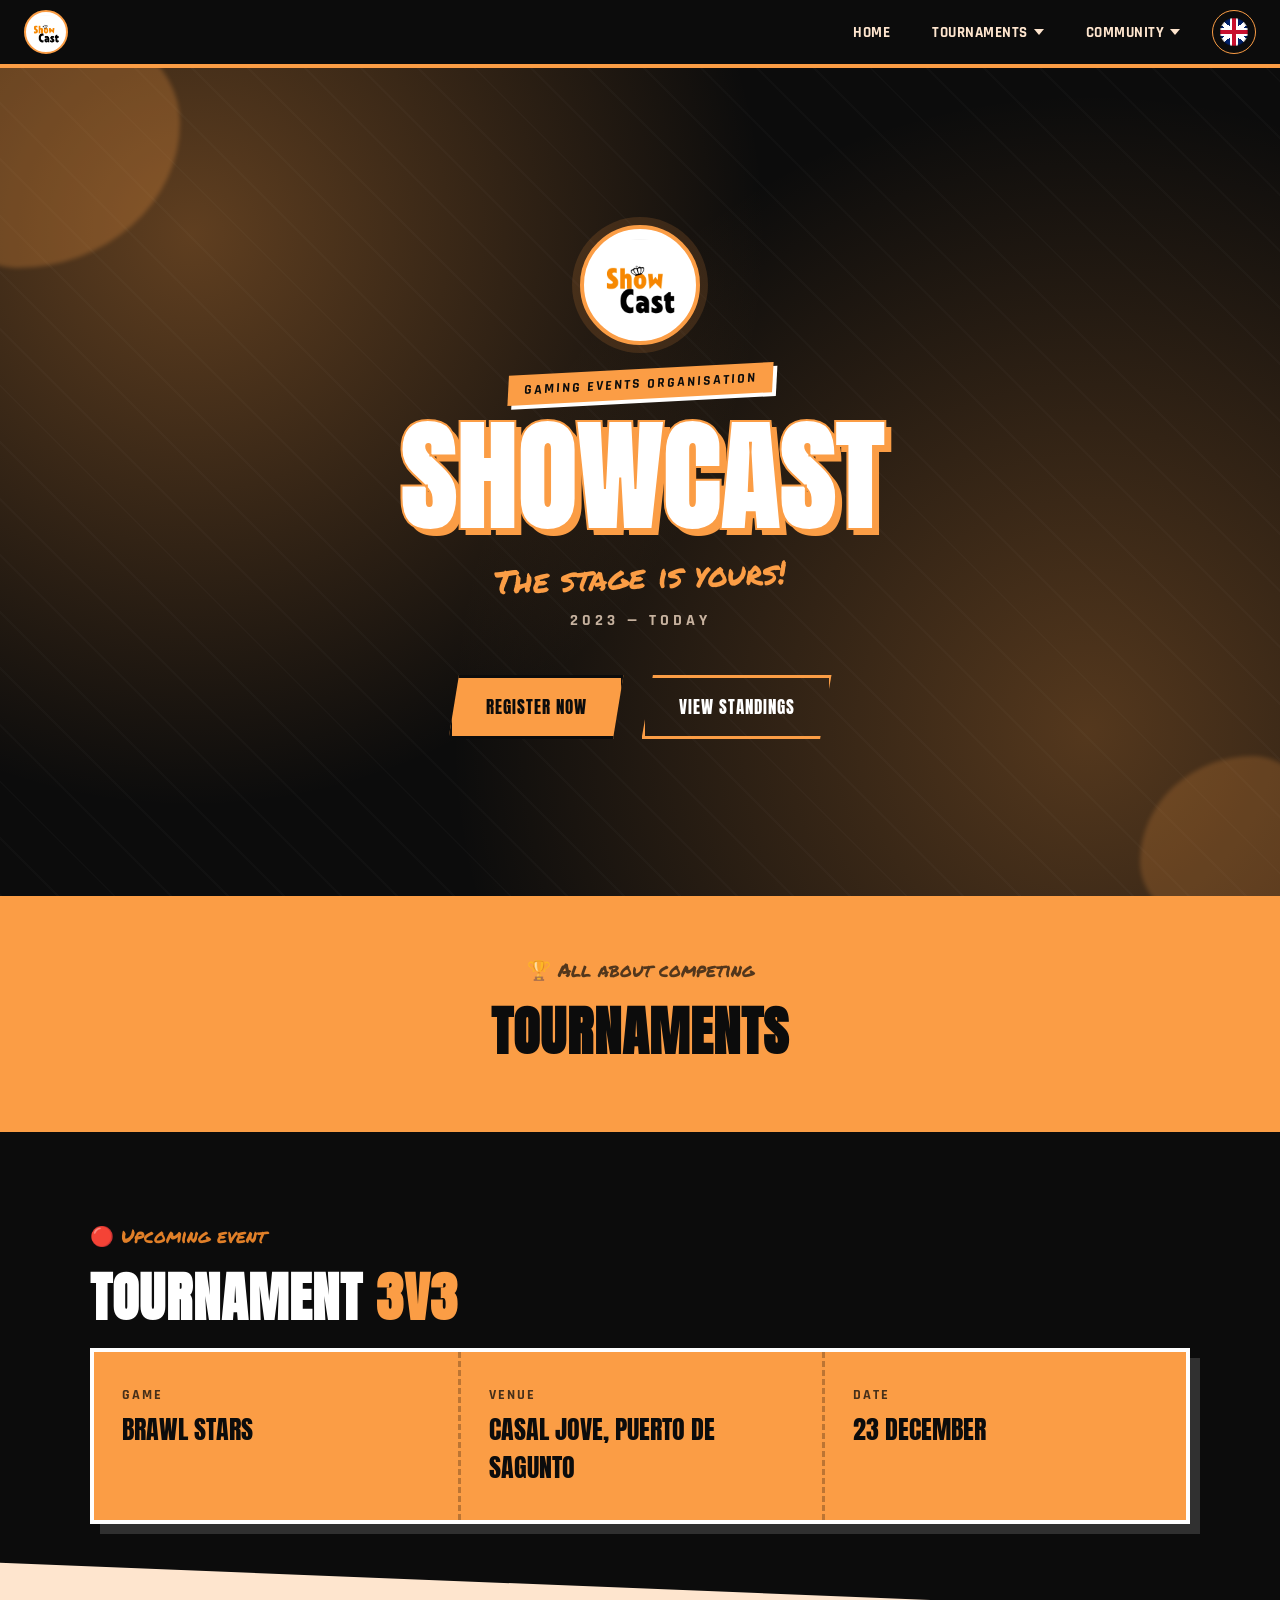
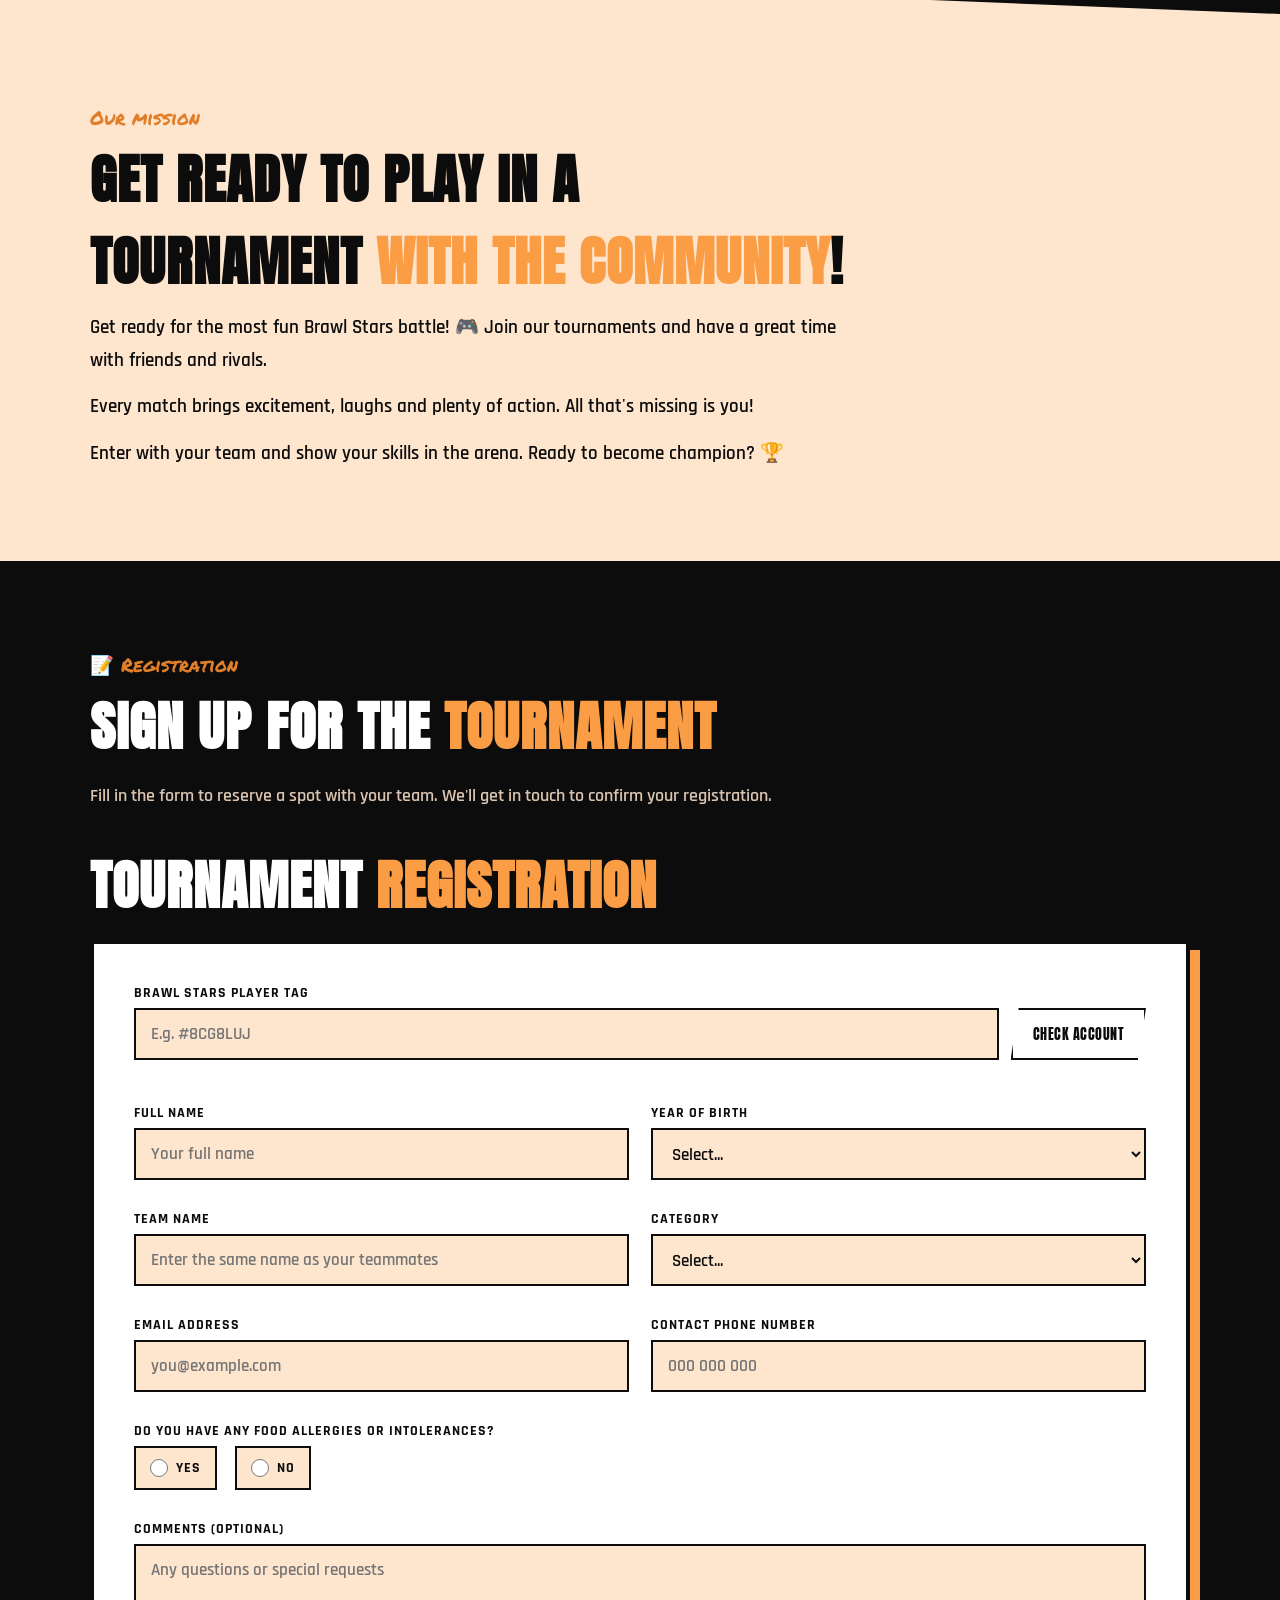
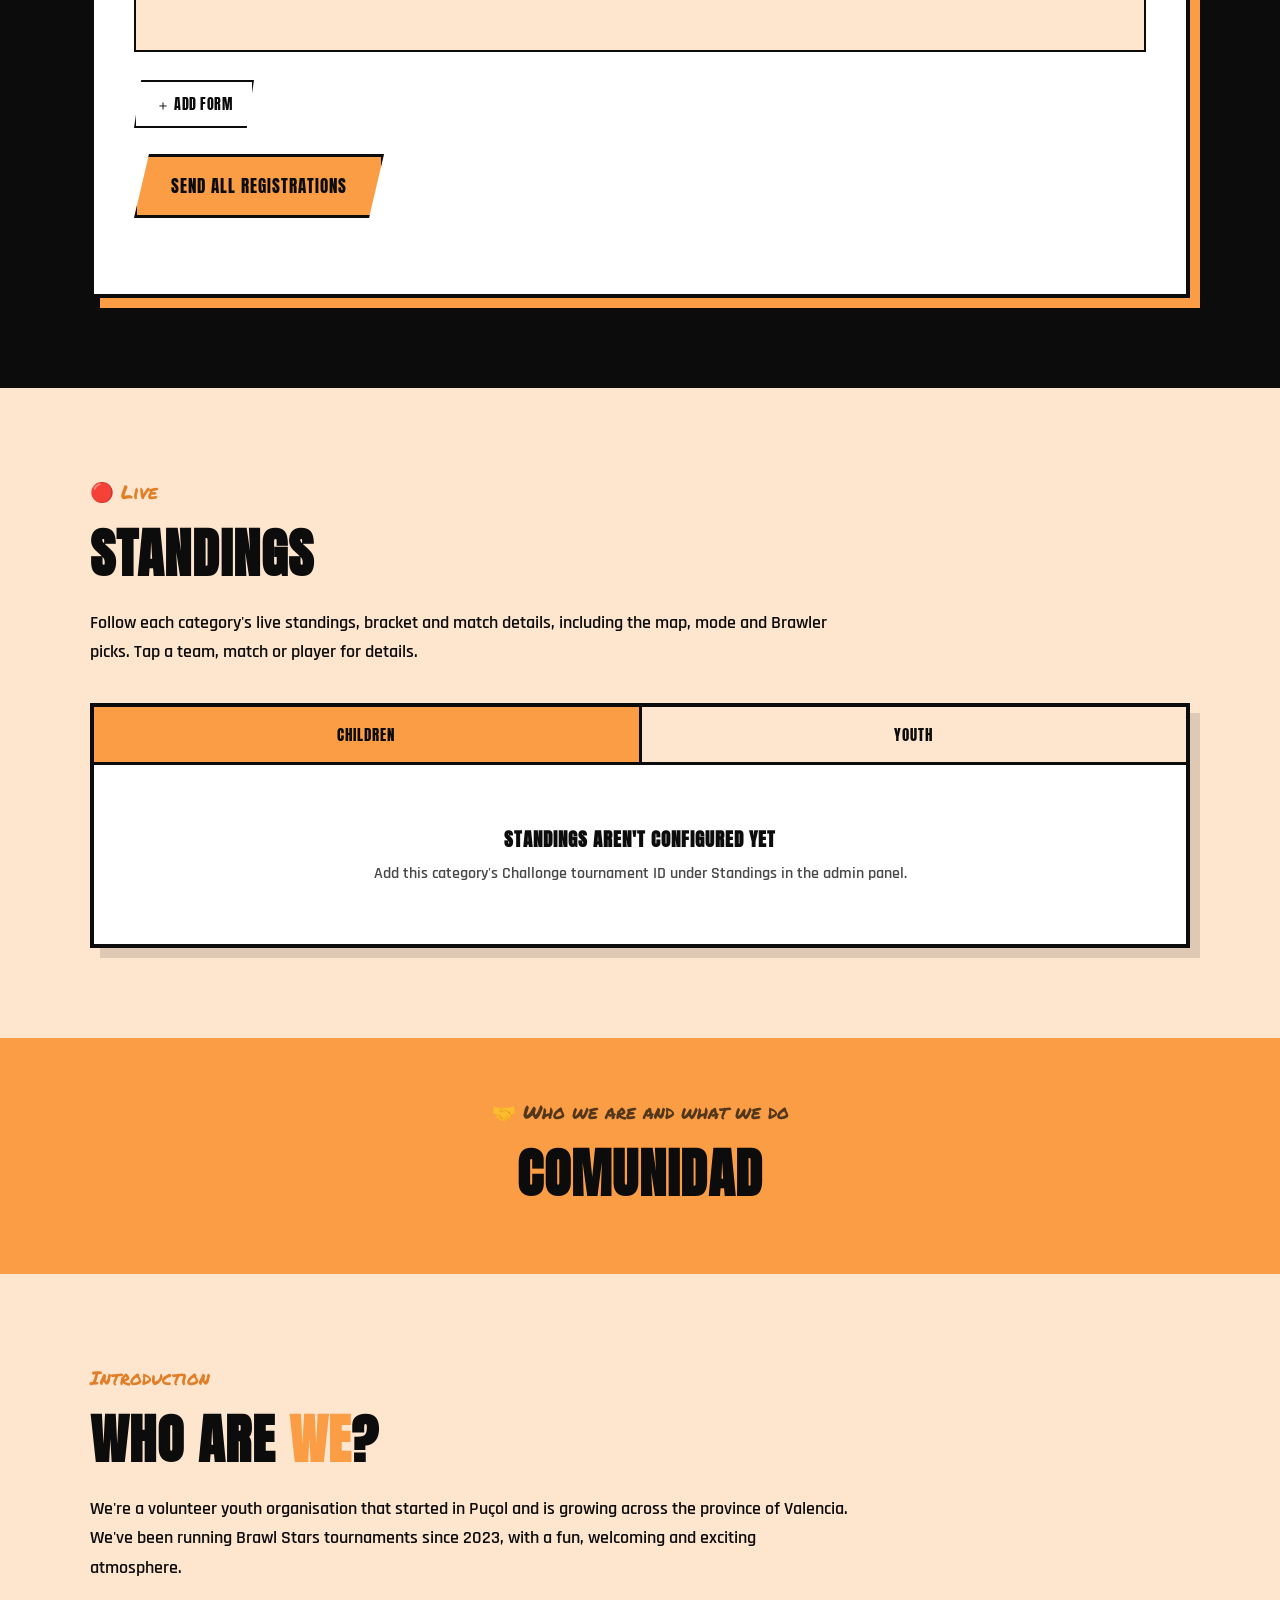
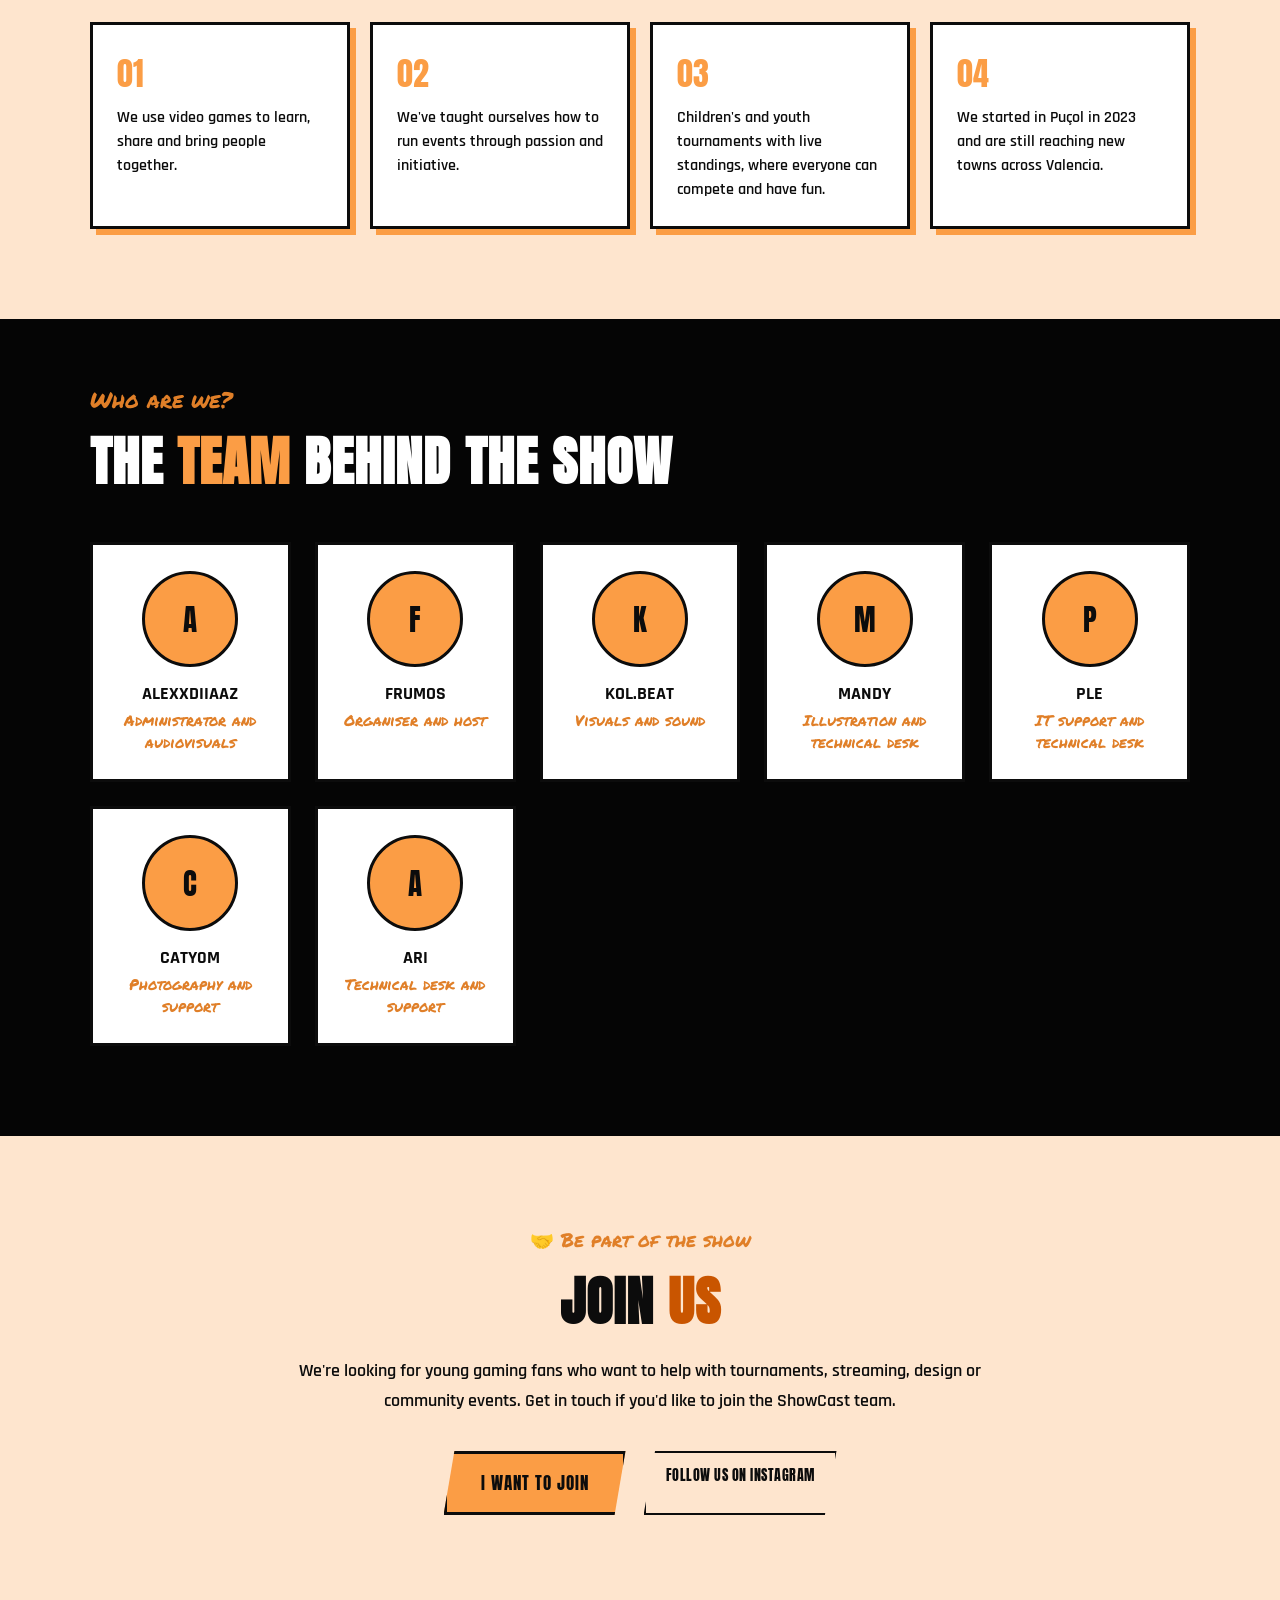
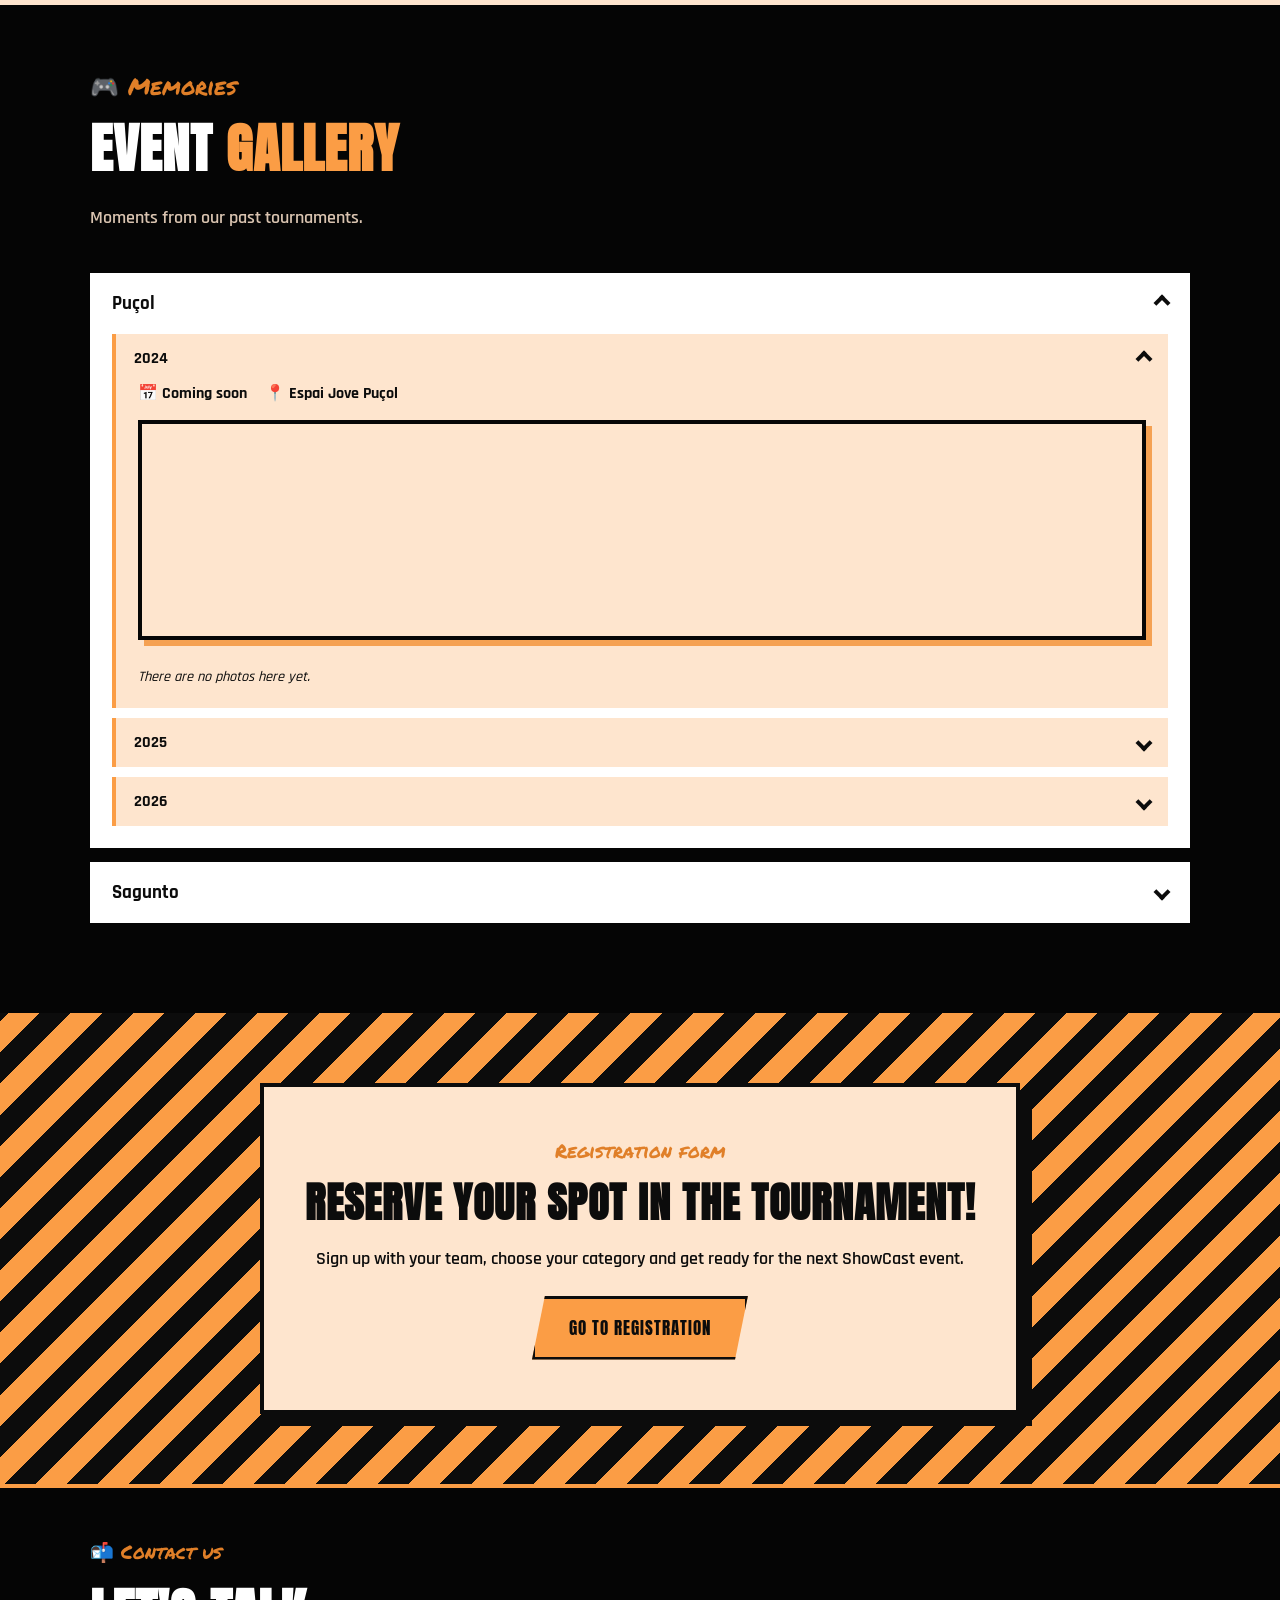
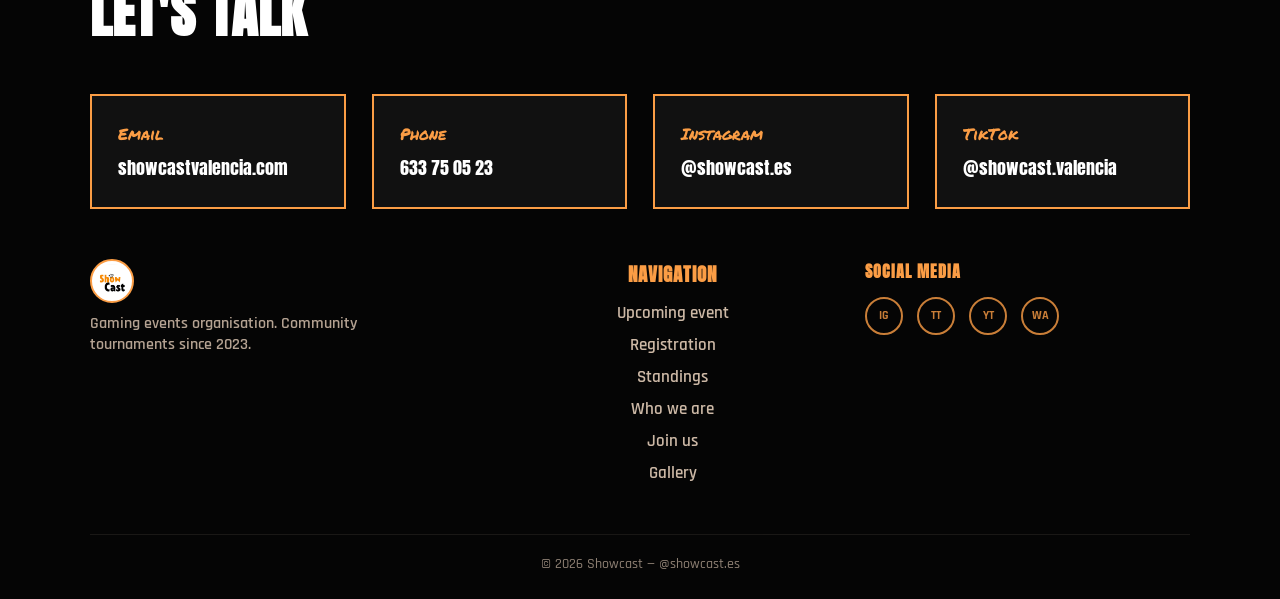
==== commit 1af2100f: "Actualiza idiomas, tipografías y carga de ShowCast Web" ====
--- a/index.html
+++ b/index.html
@@ -2,12 +2,9 @@
 <html lang="es">
 <head>
 <meta charset="UTF-8">
-<meta name="viewport" content="width=device-width, initial-scale=1.0">
+<meta name="viewport" content="width=device-width, initial-scale=1.0, viewport-fit=cover">
 <title>SHOWCAST — Organización de eventos Gaming</title>
 <link rel="icon" type="image/png" href="assets/logo.png">
-<link rel="preconnect" href="https://fonts.googleapis.com">
-<link rel="preconnect" href="https://fonts.gstatic.com" crossorigin>
-<link href="https://fonts.googleapis.com/css2?family=Anton&family=Rajdhani:wght@500;600;700&family=Permanent+Marker&display=swap" rel="stylesheet">
 <style>
   :root{
     --naranja:#fb9d45;
@@ -1439,17 +1436,21 @@
     nav a, .nav-dropdown-btn{font-size:.82rem;}
   }
 </style>
+<link rel="stylesheet" href="showcast-public.css">
 </head>
 <body>
 
 <header>
   <div class="nav-wrap">
     <a href="#top" class="logo"><img src="assets/logo.png" alt="Logo Showcast"></a>
-    <nav>
+    <button class="burger" id="navToggle" type="button" aria-expanded="false" aria-controls="siteNav">
+      <span class="burger-icon" aria-hidden="true"></span> Menú
+    </button>
+    <nav id="siteNav" aria-label="Navegación principal">
       <ul id="navList">
         <li><a href="#top">Inicio</a></li>
         <li class="nav-dropdown">
-          <button class="nav-dropdown-btn" id="torneosBtn" aria-expanded="false">Torneos<span class="nav-caret"></span></button>
+          <button class="nav-dropdown-btn" type="button" id="torneosBtn" aria-controls="torneosMenu" aria-expanded="false">Torneos<span class="nav-caret"></span></button>
           <ul class="nav-dropdown-menu" id="torneosMenu">
             <li><a href="#evento">Próximo evento</a></li>
             <li><a href="#inscripcion">Inscripción</a></li>
@@ -1457,14 +1458,23 @@
           </ul>
         </li>
         <li class="nav-dropdown">
-          <button class="nav-dropdown-btn" id="comunidadBtn" aria-expanded="false">Comunidad<span class="nav-caret"></span></button>
+          <button class="nav-dropdown-btn" type="button" id="comunidadBtn" aria-controls="comunidadMenu" aria-expanded="false">Comunidad<span class="nav-caret"></span></button>
           <ul class="nav-dropdown-menu" id="comunidadMenu">
             <li><a href="#quienes-somos">Quiénes somos</a></li>
             <li><a href="#sobre-nosotros">Sobre nosotros</a></li>
             <li><a href="#unete">Únete</a></li>
             <li><a href="#galeria">Galería</a></li>
-            <li><a href="#patrocinadores">Patrocinadores</a></li>
             <li><a href="#contacto">Contacto</a></li>
+          </ul>
+        </li>
+        <li class="nav-dropdown nav-language">
+          <button class="nav-dropdown-btn" id="siteLanguage" type="button" aria-label="Idioma" aria-expanded="false" aria-controls="languageMenu">
+            <span class="language-flag" data-flag="es" aria-hidden="true"></span>
+          </button>
+          <ul class="nav-dropdown-menu" id="languageMenu" aria-label="Idioma">
+            <li><button type="button" data-language="es" lang="es" aria-pressed="true"><span class="language-flag" data-flag="es" aria-hidden="true"></span> Castellano</button></li>
+            <li><button type="button" data-language="ca-valencia" lang="ca-valencia" aria-pressed="false"><span class="language-flag" data-flag="ca-valencia" aria-hidden="true"></span> Valencià</button></li>
+            <li><button type="button" data-language="en" lang="en" aria-pressed="false"><span class="language-flag" data-flag="en" aria-hidden="true"></span> English</button></li>
           </ul>
         </li>
       </ul>
@@ -1501,11 +1511,11 @@
     <div class="event-card">
       <div>
         <div class="label">Juego</div>
-        <div class="value" id="eventoJuego">Brawl Stars</div>
+        <div class="value" id="eventoJuego" data-i18n-skip>Brawl Stars</div>
       </div>
       <div>
         <div class="label">Lugar</div>
-        <div class="value" id="eventoLugar">Espai Jove Puçol</div>
+        <div class="value" id="eventoLugar" data-i18n-skip>Espai Jove Puçol</div>
       </div>
       <div>
         <div class="label">Fecha</div>
@@ -1531,6 +1541,7 @@
     <span class="section-kicker">📝 Inscripción</span>
     <h2 class="section-title" style="color:var(--blanco);">Apúntate al <span class="accent">torneo</span></h2>
     <p class="section-lead" style="color:var(--crema);opacity:.85;">Rellena el formulario y resérvate tu plaza junto a tu equipo. Te contactaremos para confirmar tu inscripción.</p>
+
 
     <h2 class="section-title form-section-title">Formulario de <span class="accent">inscripción</span></h2>
     <form class="form-wrap" id="inscripcionForm">
@@ -1623,7 +1634,7 @@
       <div class="player-preview">
         <img id="pv-icon" class="player-icon" src="" alt="Icono de jugador">
         <div>
-          <h3 id="pv-name">—</h3>
+          <h3 id="pv-name" data-i18n-skip>—</h3>
           <span id="pv-tag" class="player-tag">#000000</span>
         </div>
         <div class="prestige-badge" id="pv-prestige-badge" title="Prestigio">
@@ -1669,7 +1680,7 @@
   <div class="modal-card" id="equipoModalCard">
     <button type="button" class="modal-close" id="equipoModalClose" aria-label="Cerrar">✕</button>
     <span class="section-kicker">Equipo</span>
-    <h3 id="equipoModalNombre" style="margin-bottom:6px;">—</h3>
+    <h3 id="equipoModalNombre" data-i18n-skip style="margin-bottom:6px;">—</h3>
     <p class="modal-hint" id="equipoModalRecord" style="margin-bottom:0;"></p>
     <ul class="clasif-team-roster" id="equipoModalRoster"></ul>
   </div>
@@ -1682,7 +1693,7 @@
       <div class="team-profile-kicker">El equipo <span class="accent">detrás</span> del show</div>
       <img class="team-profile-poster" id="teamProfilePoster" src="" alt="">
       <div class="team-profile-copy">
-        <h2 id="teamProfileName"></h2>
+        <h2 id="teamProfileName" data-i18n-skip></h2>
         <p class="team-profile-bio" id="teamProfileBio"></p>
         <div class="team-profile-socials" id="teamProfileSocials"></div>
       </div>
@@ -1723,7 +1734,7 @@
       <div class="player-preview">
         <img id="cpv-icon" class="player-icon" src="" alt="Icono de jugador">
         <div>
-          <h3 id="cpv-name">—</h3>
+          <h3 id="cpv-name" data-i18n-skip>—</h3>
           <span id="cpv-tag" class="player-tag">#000000</span>
         </div>
         <div class="prestige-badge" title="Prestigio">
@@ -1880,15 +1891,6 @@
   </div>
 </section>
 
-<!-- PATROCINADORES -->
-<section id="patrocinadores" style="background:var(--crema);">
-  <div class="section-inner">
-    <span class="section-kicker">🤝 Gracias por vuestro apoyo</span>
-    <h2 class="section-title">Nuestros <span class="accent">patrocinadores</span></h2>
-    <p class="section-lead" id="sponsorNote">Todavía no hay patrocinadores publicados. Si tu marca quiere colaborar con Showcast, escríbenos.</p>
-    <div class="sponsor-grid" id="sponsorGrid"></div>
-  </div>
-</section>
 
 <!-- CONTACTO + RRSS -->
 <footer id="contacto">
@@ -1945,33 +1947,95 @@
 </footer>
 
 <script src="content.js"></script>
+<script src="showcast-public-data.js"></script>
+<script src="showcast-i18n.js"></script>
 <script src="assets/js/clasificaciones-logic.js"></script>
 <script>
-  // Desplegables "Torneos" / "Comunidad": abrir uno cierra el otro, clic
-  // fuera o en un enlace los cierra — mismo patrón para ambos.
-  const navDropdowns = [
-    { btn: document.getElementById('torneosBtn'), menu: document.getElementById('torneosMenu') },
-    { btn: document.getElementById('comunidadBtn'), menu: document.getElementById('comunidadMenu') },
-  ];
-  function closeAllDropdowns(except) {
-    navDropdowns.forEach(d => {
-      if (d === except) return;
-      d.menu.classList.remove('open');
-      d.btn.setAttribute('aria-expanded', 'false');
+  // Navegación principal: mismo contenido en escritorio y en el menú táctil.
+  const siteNav = document.getElementById('siteNav');
+  const navToggle = document.getElementById('navToggle');
+  const mobileNav = matchMedia('(max-width: 800px)');
+  const navDropdowns = [...siteNav.querySelectorAll('.nav-dropdown-btn')].map(btn => ({
+    btn, menu: document.getElementById(btn.getAttribute('aria-controls'))
+  }));
+
+  function setDropdown(dropdown, open) {
+    dropdown.menu.classList.toggle('open', open);
+    dropdown.btn.setAttribute('aria-expanded', String(open));
+  }
+
+  function closeDropdowns() {
+    navDropdowns.forEach(dropdown => setDropdown(dropdown, false));
+  }
+
+  function setMobileMenu(open) {
+    siteNav.classList.toggle('is-open', open);
+    navToggle.setAttribute('aria-expanded', String(open));
+    siteNav.inert = mobileNav.matches && !open;
+    if (!open) closeDropdowns();
+  }
+
+  navToggle.addEventListener('click', () => {
+    const open = navToggle.getAttribute('aria-expanded') !== 'true';
+    setMobileMenu(open);
+    if (open) siteNav.querySelector('a').focus();
+  });
+  mobileNav.addEventListener('change', () => {
+    const focused = document.activeElement;
+    const focusWasInMenu = siteNav.contains(focused);
+    setMobileMenu(false);
+    if (mobileNav.matches && focusWasInMenu) navToggle.focus();
+    if (!mobileNav.matches && (focused === navToggle || focusWasInMenu)) {
+      siteNav.querySelector('a').focus();
+    }
+  });
+  setMobileMenu(false);
+
+  navDropdowns.forEach(dropdown => {
+    dropdown.btn.addEventListener('click', () => {
+      const open = dropdown.btn.getAttribute('aria-expanded') !== 'true';
+      closeDropdowns();
+      setDropdown(dropdown, open);
     });
-  }
-  navDropdowns.forEach(d => {
-    d.btn.addEventListener('click', (e) => {
-      e.stopPropagation();
-      const isOpen = d.menu.classList.toggle('open');
-      d.btn.setAttribute('aria-expanded', isOpen ? 'true' : 'false');
-      if (isOpen) closeAllDropdowns(d);
-    });
-    d.menu.querySelectorAll('a').forEach(a => a.addEventListener('click', () => closeAllDropdowns()));
   });
-  document.addEventListener('click', (e) => {
-    const insideAny = navDropdowns.some(d => d.menu.contains(e.target) || e.target === d.btn);
-    if (!insideAny) closeAllDropdowns();
+
+  siteNav.addEventListener('click', e => {
+    if (e.target.closest('button[data-language]')) {
+      closeDropdowns();
+      document.getElementById('siteLanguage').focus();
+      return;
+    }
+    const link = e.target.closest('a[href^="#"]');
+    if (!link || e.ctrlKey || e.metaKey || e.shiftKey || e.altKey) return;
+    setMobileMenu(false);
+    const target = document.getElementById(link.hash.slice(1));
+    if (target) {
+      requestAnimationFrame(() => {
+        target.setAttribute('tabindex', '-1');
+        target.focus({preventScroll: true});
+      });
+    }
+  });
+
+  document.addEventListener('click', e => {
+    if (navToggle.contains(e.target) || siteNav.contains(e.target)) return;
+    if (mobileNav.matches && siteNav.contains(document.activeElement)) navToggle.focus();
+    setMobileMenu(false);
+  });
+
+  document.addEventListener('keydown', e => {
+    if (e.key !== 'Escape') return;
+    const expanded = navDropdowns.find(dropdown => dropdown.menu.classList.contains('open'));
+    if (expanded) {
+      closeDropdowns();
+      expanded.btn.focus();
+    } else if (mobileNav.matches && siteNav.classList.contains('is-open')) {
+      setMobileMenu(false);
+      navToggle.focus();
+    }
+  });
+  document.querySelector('body > header').addEventListener('focusout', e => {
+    if (e.relatedTarget && !e.currentTarget.contains(e.relatedTarget)) setMobileMenu(false);
   });
 
   // La navegación muestra una sección principal a la vez y conserva el hash
@@ -2071,9 +2135,9 @@
     const ganador = m.winner_id;
     return `
       <div class="clasif-match clickable" data-match-id="${esc(m.id)}">
-        <span class="cm-team${ganador === aId ? ' winner' : ''}">${esc(nombreA)}</span>
+        <span class="cm-team${ganador === aId ? ' winner' : ''}" data-i18n-skip>${esc(nombreA)}</span>
         <span class="cm-score">${esc(m.scores || '—')}</span>
-        <span class="cm-team${ganador === bId ? ' winner' : ''}">${esc(nombreB)}</span>
+        <span class="cm-team${ganador === bId ? ' winner' : ''}" data-i18n-skip>${esc(nombreB)}</span>
         <span class="cm-state${m.state === 'complete' ? ' complete' : ''}">${clasifEstadoLabel(m.state)}</span>
       </div>`;
   }
@@ -2097,12 +2161,12 @@
   // no existía en la versión anterior, que solo listaba partidos por ronda.
   function clasifStandingsHtml(standings, localById) {
     if (!standings.length) return '<p class="clasif-note">Todavía no hay partidos completados en la fase de grupos.</p>';
-    return `<div class="standings-wrap"><table class="standings-table">
+    return `<div class="standings-wrap" tabindex="0" role="region" aria-label="Tabla de posiciones"><table class="standings-table">
       <thead><tr><th>#</th><th>Equipo</th><th>PJ</th><th>V</th><th>D</th><th>E</th><th>Sets</th></tr></thead>
       <tbody>${standings.map((s, i) => `
         <tr class="standings-row" data-team-id="${esc(s.id)}">
           <td><span class="sr-pos">${i + 1}</span></td>
-          <td>${esc((localById[s.id] && localById[s.id].nombreEquipo) || s.nombre)}</td>
+          <td data-i18n-skip>${esc((localById[s.id] && localById[s.id].nombreEquipo) || s.nombre)}</td>
           <td>${s.pj}</td><td>${s.v}</td><td>${s.d}</td><td>${s.e}</td>
           <td>${s.setsDiff > 0 ? '+' : ''}${s.setsDiff}</td>
         </tr>`).join('')}</tbody>
@@ -2129,7 +2193,7 @@
     matches.forEach(m => { (porRonda[m.round] = porRonda[m.round] || []).push(m); });
     const rondas = Object.keys(porRonda).map(Number).sort((a, b) => a - b);
     const ultimaRonda = rondas[rondas.length - 1];
-    return `<div class="clasif-bracket">${rondas.map(r => {
+    return `<div class="clasif-bracket" tabindex="0" role="region" aria-label="Cuadro de eliminatorias">${rondas.map(r => {
       const partidos = porRonda[r].slice().sort((a, b) => (a.suggested_play_order || 0) - (b.suggested_play_order || 0));
       return `
       <div class="bracket-round">
@@ -2223,7 +2287,7 @@
     return `
       <div class="cmm-jugador${clickable}"${dataTag}>
         ${iconHtml}
-        <span class="cj-nombre">${esc(p.jugador)}</span>
+        <span class="cj-nombre" data-i18n-skip>${esc(p.jugador)}</span>
         <span class="cj-brawler">${esc(p.brawler || '?')}</span>
       </div>`;
   }
@@ -2279,9 +2343,9 @@
     document.getElementById('partidoModalRonda').textContent =
       (CD.isGroupStageMatch(m, clasifDataActual.participantsById) ? 'Fase de grupos' : 'Fase final') + (m.round ? ` — Ronda ${m.round}` : '');
     document.getElementById('partidoModalTeams').innerHTML = `
-      <span class="cmm-team" data-team-id="${esc(aId)}">${esc(nombreA)}</span>
+      <span class="cmm-team" data-team-id="${esc(aId)}" data-i18n-skip>${esc(nombreA)}</span>
       <span class="cmm-score">${esc(m.scores || clasifEstadoLabel(m.state))}</span>
-      <span class="cmm-team" data-team-id="${esc(bId)}">${esc(nombreB)}</span>`;
+      <span class="cmm-team" data-team-id="${esc(bId)}" data-i18n-skip>${esc(nombreB)}</span>`;
 
     const localMatch = clasifLocalActual.matches && clasifLocalActual.matches[matchId];
     const juegos = localMatch && localMatch.juegos;
@@ -2408,7 +2472,7 @@
       .catch(() => {
         btn.disabled = false;
         btn.textContent = 'Enviar predicción';
-        alert('No se ha podido enviar la predicción. Inténtalo de nuevo.');
+        alert(ShowCastI18n.t('predictions.failed', 'No se ha podido enviar la predicción. Inténtalo de nuevo.'));
       });
   }
 
@@ -2438,7 +2502,7 @@
             const nombre = (prediccionesParticipantsById[id] || {}).name || '?';
             return `
               <div class="pred-resultado-item">
-                <span class="pr-name">${esc(nombre)}</span>
+                <span class="pr-name" data-i18n-skip>${esc(nombre)}</span>
                 <span class="pr-bar-wrap"><span class="pr-bar" style="width:${pct}%;"></span></span>
                 <span class="pr-pct">${pct}%</span>
               </div>`;
@@ -2743,23 +2807,32 @@
     if(data.evento){
       const ev = data.evento;
       const t = document.getElementById('eventoTitulo');
-      if(t && ev.titulo) t.innerHTML = ev.titulo.replace(/(\S+)$/, '<span class="accent">$1</span>');
+      if (t && typeof ev.titulo === 'string') {
+        if (ev.titulo === 'Torneo 3v3') {
+          t.innerHTML = 'Torneo <span class="accent">3v3</span>';
+        } else {
+          t.setAttribute('data-i18n-skip', '');
+          t.textContent = ev.titulo;
+        }
+      }
       const setText = (id, val) => { const el = document.getElementById(id); if(el && val) el.textContent = val; };
       setText('eventoJuego', ev.juego);
       setText('eventoLugar', ev.lugar);
       setText('eventoFecha', ev.fecha);
+      if (/^\d{4}-\d{2}-\d{2}$/.test(ev.fecha)) document.getElementById('eventoFecha').dataset.i18nDate = ev.fecha;
     }
 
     if(data.quienesSomos){
       const intro = document.getElementById('qsIntro');
-      if(intro && data.quienesSomos.intro) intro.textContent = data.quienesSomos.intro;
+      if(intro && data.quienesSomos.intro) ShowCastI18n.bindContent(intro, data.quienesSomos.intro);
       const pillarsWrap = document.getElementById('qsPillars');
       if(pillarsWrap && Array.isArray(data.quienesSomos.pilares) && data.quienesSomos.pilares.length){
         pillarsWrap.innerHTML = data.quienesSomos.pilares.map((texto, i) => `
           <div class="pillar">
             <span class="num">${String(i+1).padStart(2,'0')}</span>
-            <p>${texto}</p>
+            <p></p>
           </div>`).join('');
+        pillarsWrap.querySelectorAll('p').forEach((p, i) => ShowCastI18n.bindContent(p, data.quienesSomos.pilares[i]));
       }
     }
 
@@ -2768,8 +2841,10 @@
       : (Array.isArray(data.galeria) && data.galeria.length ? [{ titulo: 'Galería', items: data.galeria }] : []);
 
     function renderGallery(galeriaEdiciones){
-      if(!galeriaEdiciones.length) return;
       const wrap = document.getElementById('galleryAccordion');
+      if(!galeriaEdiciones.length){ wrap.replaceChildren(); return; }
+      const previous = new Map([...wrap.querySelectorAll('[data-gallery-key]')].map(el =>
+        [el.dataset.galleryKey, el.classList.contains('open')]));
 
       // Cada edición real (año) se agrupa bajo su ciudad — dos categorías
       // principales (Puçol / Sagunto) con los años como subdivisión interna.
@@ -2788,7 +2863,7 @@
           if(item.tipo === 'youtube'){
             const embedUrl = youtubeEmbedUrl(item.src);
             media = embedUrl
-              ? `<iframe src="${embedUrl}" title="${esc(item.caption || 'Vídeo de YouTube')}" allow="accelerometer; autoplay; clipboard-write; encrypted-media; gyroscope; picture-in-picture" allowfullscreen></iframe>`
+              ? `<iframe loading="lazy" src="${embedUrl}" title="${esc(item.caption || 'Vídeo de YouTube')}" allow="accelerometer; autoplay; clipboard-write; encrypted-media; gyroscope; picture-in-picture" allowfullscreen></iframe>`
               : '';
           } else if(item.tipo === 'video'){
             media = `<video src="${esc(item.src)}" muted loop playsinline autoplay></video>`;
@@ -2797,7 +2872,7 @@
             media = `<img src="${esc(item.src)}" alt="${esc(item.caption || 'Foto Showcast')}" loading="lazy">`;
           }
           // Las fotos (no vídeos/YouTube) abren el menú de descarga al pulsarlas.
-          return `<div class="gallery-tile has-photo${esFoto ? ' gallery-tile-photo' : ''}">${media}${item.caption ? `<span>${esc(item.caption)}</span>` : ''}</div>`;
+          return `<div class="gallery-tile has-photo${esFoto ? ' gallery-tile-photo' : ''}">${media}${item.caption ? `<span data-i18n-skip>${esc(item.caption)}</span>` : ''}</div>`;
         }).join('');
         const galleryHtml = items.length
           ? `<div class="gallery-grid">${tilesHtml}</div>`
@@ -2807,18 +2882,20 @@
           : '';
         return `
           <div class="edicion-meta">
-            <span>📅 ${esc(edicion.fecha || 'Próximamente')}</span>
+            <span>${/^\d{4}-\d{2}-\d{2}$/.test(edicion.fecha)
+              ? '📅 <time data-i18n-date="' + esc(edicion.fecha) + '" datetime="' + esc(edicion.fecha) + '">' + esc(edicion.fecha) + '</time>'
+              : '📅 ' + esc(edicion.fecha || 'Próximamente')}</span>
             ${edicion.ubicacion ? `<span>📍 ${esc(edicion.ubicacion)}</span>` : ''}
           </div>
           ${mapaHtml}
           ${galleryHtml}`;
       }
 
-      function edicionHtml(edicion, abierta){
+      function edicionHtml(edicion, abierta, key){
         return `
-        <div class="gallery-edicion sub${abierta ? ' open' : ''}">
+        <div class="gallery-edicion sub${abierta ? ' open' : ''}" data-gallery-key="${esc(key)}">
           <button type="button" class="gallery-edicion-toggle" aria-expanded="${abierta ? 'true' : 'false'}">
-            <span>${esc(edicion.anio || edicion.titulo || 'Sin título')}</span>
+            <span${edicion.anio || edicion.titulo ? ' data-i18n-skip' : ''}>${esc(edicion.anio || edicion.titulo || 'Sin título')}</span>
             <span class="chev" aria-hidden="true"></span>
           </button>
           <div class="gallery-edicion-body"><div>${edicionCuerpoHtml(edicion)}</div></div>
@@ -2827,11 +2904,20 @@
 
       wrap.innerHTML = ciudades.map((ciudad, idx) => {
         const edicionesCiudad = porCiudad[ciudad];
-        const subAccordionHtml = edicionesCiudad.map((edicion, i) => edicionHtml(edicion, idx === 0 && i === 0)).join('');
+        const cityKey = JSON.stringify([ciudad]);
+        const cityOpen = previous.get(cityKey) ?? idx === 0;
+        const counts = new Map();
+        const subAccordionHtml = edicionesCiudad.map((edicion, i) => {
+          const title = edicion.anio || edicion.titulo;
+          const occurrence = counts.get(title) || 0;
+          counts.set(title, occurrence + 1);
+          const key = JSON.stringify([ciudad, title, occurrence]);
+          return edicionHtml(edicion, previous.get(key) ?? (idx === 0 && i === 0), key);
+        }).join('');
         return `
-        <div class="gallery-edicion${idx === 0 ? ' open' : ''}">
-          <button type="button" class="gallery-edicion-toggle" aria-expanded="${idx === 0 ? 'true' : 'false'}">
-            <span>${esc(ciudad)}</span>
+        <div class="gallery-edicion${cityOpen ? ' open' : ''}" data-gallery-key="${esc(cityKey)}">
+          <button type="button" class="gallery-edicion-toggle" aria-expanded="${cityOpen ? 'true' : 'false'}">
+            <span${ciudad !== "Sin ciudad" ? " data-i18n-skip" : ""}>${esc(ciudad)}</span>
             <span class="chev" aria-hidden="true"></span>
           </button>
           <div class="gallery-edicion-body"><div>
@@ -2856,46 +2942,21 @@
       });
     }
 
-    renderGallery(galeriaLocal);
-    const galleryEndpoint = new URL('https://34.10.158.213.sslip.io/api/gallery');
-    fetch(galleryEndpoint, {credentials:'omit', cache:'no-store', signal:AbortSignal.timeout(5000)})
-      .then(response => {
-        if (!response.ok) throw new Error('Galería temporalmente inaccesible');
-        return response.json();
-      })
-      .then(payload => {
-        if (!Array.isArray(payload) || !payload.length) return;
-        const str = (value,max) => typeof value === 'string' ? value.slice(0,max) : '';
-        const dynamic = payload.flatMap(row => {
-          if (!row || !Array.isArray(row.items)) return [];
-          const ciudad = str(row.ciudad,80).trim(), titulo = str(row.titulo,100).trim();
-          if (!ciudad || !titulo) return [];
-          const items = row.items.flatMap(photo => {
-            if (photo?.tipo !== 'foto' || typeof photo.src !== 'string') return [];
-            const url = URL.canParse(photo.src) ? new URL(photo.src) : null;
-            if (!url || url.origin !== galleryEndpoint.origin || url.username || url.password || url.search || url.hash ||
-                !/^\/api\/gallery\/media\/[0-9a-f-]{36}$/.test(url.pathname)) return [];
-            return [{tipo:'foto',src:url.href,caption:str(photo.caption,250)}];
-          });
-          return [{ciudad,titulo,fecha:str(row.fecha,10),items}];
-        });
-        if (dynamic.length) renderGallery([...galeriaLocal,...dynamic]);
-      })
-      .catch(() => {});
-
-    if(Array.isArray(data.patrocinadores) && data.patrocinadores.length){
-      const grid = document.getElementById('sponsorGrid');
-      grid.innerHTML = data.patrocinadores.map(s => {
-        const card = `
-          <img src="${s.logo}" alt="${s.nombre || 'Patrocinador'}">
-          <span class="sponsor-name">${s.nombre || ''}</span>`;
-        return s.url
-          ? `<a class="sponsor-card" href="${s.url}" target="_blank" rel="noopener">${card}</a>`
-          : `<div class="sponsor-card">${card}</div>`;
-      }).join('');
-      const note = document.getElementById('sponsorNote');
-      if(note) note.style.display = 'none';
-    }
+    let openedAlbum = false;
+    window.ShowCastPublicData.subscribeGallery(ediciones => {
+      renderGallery([...galeriaLocal, ...ediciones]);
+      const album = new URLSearchParams(location.search).get('album');
+      if (!album || openedAlbum || location.hash !== '#galeria') return;
+      const edition = [...document.querySelectorAll('.gallery-edicion.sub[data-gallery-key]')]
+        .find(node => node.dataset.galleryKey === album);
+      if (!edition) return;
+      openedAlbum = true;
+      const city = edition.parentElement.closest('.gallery-edicion');
+      for (const entry of [city, edition]) {
+        if (entry && !entry.classList.contains('open')) entry.querySelector(':scope > button').click();
+      }
+      requestAnimationFrame(() => edition.scrollIntoView({block: 'center'}));
+    });
 
     if(Array.isArray(data.equipo) && data.equipo.length){
       const grid = document.getElementById('teamGrid');
@@ -2907,7 +2968,7 @@
         return `
         <${tag} class="team-card"${isPresentation ? ` role="button" tabindex="0" data-team-profile="${key}" aria-haspopup="dialog" aria-label="Ver presentación de ${m.nombre || 'miembro del equipo'}"` : ''}>
           <div class="avatar-placeholder">${m.foto ? `<img src="${m.foto}" alt="${m.nombre || ''}">` : (m.nombre ? m.nombre.charAt(0).toUpperCase() : '?')}</div>
-          <h4>${m.nombre || 'Miembro del equipo'}</h4>
+          <h4${m.nombre ? " data-i18n-skip" : ""}>${esc(m.nombre || 'Miembro del equipo')}</h4>
           <div class="role">${m.rol || 'Cargo pendiente'}</div>
         </${tag}>`;
       }).join('');
@@ -2957,6 +3018,7 @@
     const errorMsg = document.getElementById('tagModalErrorMsg');
 
     function getEndpoint(){
+      if (['127.0.0.1','localhost'].includes(location.hostname)) return 'proxy/brawlstars.php';
       return (window.SHOWCAST_CONTENT && window.SHOWCAST_CONTENT.brawlProxyEndpoint) || 'proxy/brawlstars.php';
     }
 
@@ -2974,20 +3036,21 @@
     }
 
     function fetchAndShow(entry){
+      if (!entry) return;
       activeTagInput = entry.querySelector('[name="playerTag"]');
       activeTagStatus = entry.querySelector('.tag-status');
       const tag = activeTagInput.value.trim();
       if(!tag){
-        tagInput.focus();
+        activeTagInput.focus();
         return;
       }
       openModal();
       showState('loading');
 
       fetch(getEndpoint() + '?tag=' + encodeURIComponent(tag))
-        .then(res => res.json().then(body => ({ status: res.status, body })))
-        .then(({ body }) => {
-          if(!body.ok) throw new Error(body.error || 'No se ha podido comprobar la cuenta.');
+        .then(async res => {
+          const body = await res.json();
+          if(!res.ok || !body.ok) throw new Error(body.error || 'No se ha podido comprobar la cuenta.');
 
           document.getElementById('pv-icon').src = body.iconUrl || '';
           document.getElementById('pv-name').textContent = body.name || '(sin nombre)';
@@ -3019,7 +3082,7 @@
       const checkBtn = e.target.closest('.check-tag-btn');
       if(checkBtn) fetchAndShow(checkBtn.closest('[data-registration-entry]'));
     });
-    retryBtn.addEventListener('click', fetchAndShow);
+    retryBtn.addEventListener('click', () => fetchAndShow(activeTagInput?.closest('[data-registration-entry]')));
     closeBtn.addEventListener('click', closeModal);
     overlay.addEventListener('click', e => { if(e.target === overlay) closeModal(); });
 
@@ -3057,6 +3120,21 @@
   // ---------- INSCRIPCIÓN: envío a Google Sheets vía Apps Script ----------
   const inscriptionForm = document.getElementById('inscripcionForm');
   const inscriptionEntries = document.getElementById('inscripcionEntradas');
+  const registrationTemplate = inscriptionEntries.querySelector('[data-registration-entry]').cloneNode(true);
+  inscriptionForm.addEventListener('invalid', e => {
+    const field = e.target;
+    field.setCustomValidity('');
+    if (field.validity.valueMissing) {
+      field.setCustomValidity(ShowCastI18n.t('register.required', 'Completa este campo.'));
+    } else if (field.type === 'email' && field.validity.typeMismatch) {
+      field.setCustomValidity(ShowCastI18n.t('register.invalidEmail', 'Introduce un correo electrónico válido.'));
+    }
+  }, true);
+  inscriptionForm.addEventListener('input', e => e.target.setCustomValidity?.(''));
+  document.addEventListener('showcast:language', () => {
+    for (const field of inscriptionForm.elements) field.setCustomValidity?.('');
+  });
+
   const addRegistrationBtn = document.getElementById('addRegistrationBtn');
   let nextRegistrationNumber = 1;
 
@@ -3087,7 +3165,7 @@
   }
   function addRegistrationEntry(){
     const number = ++nextRegistrationNumber;
-    const entry = inscriptionEntries.querySelector('[data-registration-entry]').cloneNode(true);
+    const entry = registrationTemplate.cloneNode(true);
     entry.dataset.entryNumber = number;
     const idMap = new Map();
     entry.querySelectorAll('[id]').forEach(element => {
@@ -3140,7 +3218,7 @@
     const submitBtn = inscriptionForm.querySelector('button[type="submit"]');
 
     if(!endpoint){
-      alert('El formulario todavía no está conectado a Google Sheets.\n\nPide a quien mantenga la web que despliegue el Apps Script (ver google-apps-script/Code.gs) y añada la URL en content.js → "formEndpoint".');
+      alert(ShowCastI18n.t('register.unavailable', 'El formulario todavía no está conectado a Google Sheets.'));
       return;
     }
 
@@ -3168,10 +3246,10 @@
       entries.forEach(entry => { if(entry !== firstEntry) entry.remove(); });
       clearRegistrationEntry(firstEntry,1);
       nextRegistrationNumber = 1;
-      alert(`¡Listo! Se han enviado ${sent} inscripciones. Cada participante aparecerá en una fila individual de la hoja.`);
+      alert(ShowCastI18n.t('register.success', 'Se han enviado {sent} inscripciones.', {sent: ShowCastI18n.formatNumber(sent)}));
     }catch(error){
       requests.slice(0,sent).forEach(({entry}) => entry.remove());
-      alert(`Se enviaron ${sent} de ${requests.length} inscripciones. Las restantes siguen en el formulario para que puedas reintentarlo.`);
+      alert(ShowCastI18n.t('register.partial', 'Se enviaron {sent} de {total} inscripciones.', {sent: ShowCastI18n.formatNumber(sent), total: ShowCastI18n.formatNumber(requests.length)}));
     }finally{
       submitBtn.disabled = false;
       addRegistrationBtn.disabled = false;
--- a/showcast-public.css
+++ b/showcast-public.css
@@ -0,0 +1,226 @@
+@font-face {font-family:Anton;src:url("anton.woff2") format("woff2");font-weight:400;font-display:swap;}
+@font-face {font-family:"Permanent Marker";src:url("permanent-marker.woff2") format("woff2");font-weight:400;font-display:swap;}
+@font-face {font-family:Rajdhani;src:url("rajdhani-500.woff2") format("woff2");font-weight:500;font-display:swap;}
+@font-face {font-family:Rajdhani;src:url("rajdhani-600.woff2") format("woff2");font-weight:600;font-display:swap;}
+@font-face {font-family:Rajdhani;src:url("rajdhani-bold.woff2") format("woff2");font-weight:700;font-display:swap;}
+
+/* Adaptación de los componentes existentes a pantallas táctiles y estrechas. */
+:root {
+  --touch-size: 44px;
+  --mobile-gutter: clamp(12px, 4vw, 24px);
+  --safe-top: env(safe-area-inset-top, 0px);
+  --safe-bottom: env(safe-area-inset-bottom, 0px);
+}
+body > header { padding-top: var(--safe-top); }
+.nav-wrap {
+  padding-left: max(24px, env(safe-area-inset-left, 0px));
+  padding-right: max(24px, env(safe-area-inset-right, 0px));
+}
+nav a, .nav-dropdown-btn { min-height: var(--touch-size); }
+#comunidadMenu {
+  left: auto;
+  right: 0;
+  transform: none;
+}
+:where(a, button, [role="button"], [tabindex="0"]):focus-visible {
+  outline: 3px solid var(--naranja-dark);
+  outline-offset: 2px;
+}
+
+#siteLanguage {
+  width: var(--touch-size);
+  height: var(--touch-size);
+  padding: 4px;
+  border: 1px solid var(--naranja);
+  border-radius: 50%;
+  justify-content: center;
+}
+#siteLanguage[aria-expanded="true"] { background: var(--naranja); }
+.language-flag {
+  display: inline-block;
+  width: 28px;
+  height: 28px;
+  flex: none;
+  border: 1px solid rgba(0,0,0,.24);
+  border-radius: 50%;
+}
+.language-flag[data-flag="es"] {
+  background: linear-gradient(#aa151b 25%, #f1bf00 25% 75%, #aa151b 75%);
+}
+.language-flag[data-flag="ca-valencia"] {
+  background:
+    linear-gradient(90deg, #0057a8 27%, transparent 27%),
+    repeating-linear-gradient(#ffda37 0 11.11%, #c7102e 11.11% 22.22%);
+}
+.language-flag[data-flag="en"] {
+  background:
+    linear-gradient(90deg, transparent 42%, #c8102e 42% 58%, transparent 58%),
+    linear-gradient(transparent 42%, #c8102e 42% 58%, transparent 58%),
+    linear-gradient(90deg, transparent 36%, #fff 36% 64%, transparent 64%),
+    linear-gradient(transparent 36%, #fff 36% 64%, transparent 64%),
+    linear-gradient(36deg, transparent 44%, #fff 44% 56%, transparent 56%),
+    linear-gradient(-36deg, transparent 44%, #fff 44% 56%, transparent 56%),
+    #012169;
+}
+#languageMenu {
+  inset-inline: auto 0;
+  gap: 0;
+}
+#languageMenu button {
+  width: 100%;
+  min-height: var(--touch-size);
+  display: flex;
+  align-items: center;
+  gap: 10px;
+  padding: 6px 14px;
+  border: 0;
+  background: transparent;
+  color: var(--negro);
+  font: 700 1rem 'Rajdhani', sans-serif;
+  text-align: left;
+  cursor: pointer;
+}
+#languageMenu button[aria-pressed="true"],
+#languageMenu button:hover { background: var(--naranja); }
+#languageMenu button:focus-visible { outline-offset: -4px; }
+
+@media (max-width: 800px) {
+  #languageMenu { margin-top: 6px; }
+  .nav-wrap {
+    padding: 8px max(var(--mobile-gutter), env(safe-area-inset-right, 0px))
+      8px max(var(--mobile-gutter), env(safe-area-inset-left, 0px));
+  }
+  .nav-wrap .logo img { width: var(--touch-size); height: var(--touch-size); }
+  .burger {
+    display: grid;
+    grid-auto-flow: column;
+    align-items: center;
+    gap: 9px;
+    min-height: var(--touch-size);
+    padding: 0 12px;
+    border: 1px solid var(--naranja);
+    color: var(--crema);
+    font: 700 1rem/1 'Rajdhani', sans-serif;
+  }
+  .burger .burger-icon {
+    width: 18px;
+    height: 14px;
+    background: linear-gradient(var(--naranja) 0 2px, transparent 2px 6px,
+      var(--naranja) 6px 8px, transparent 8px 12px, var(--naranja) 12px);
+  }
+  .burger[aria-expanded="true"] { color: var(--negro); background: var(--naranja); }
+  .burger[aria-expanded="true"] .burger-icon { background: none; position: relative; }
+  .burger[aria-expanded="true"] .burger-icon::before,
+  .burger[aria-expanded="true"] .burger-icon::after {
+    content: "";
+    position: absolute;
+    inset: 6px 0 auto;
+    height: 2px;
+    background: currentColor;
+    transform: rotate(45deg);
+  }
+  .burger[aria-expanded="true"] .burger-icon::after { transform: rotate(-45deg); }
+  #siteNav {
+    position: absolute;
+    inset: 100% 0 auto;
+    background: var(--negro);
+    border-bottom: 3px solid var(--naranja);
+    padding: 8px max(var(--mobile-gutter), env(safe-area-inset-right, 0px))
+      max(12px, var(--safe-bottom)) max(var(--mobile-gutter), env(safe-area-inset-left, 0px));
+    max-height: calc(100vh - 64px - var(--safe-top));
+    max-height: calc(100dvh - 64px - var(--safe-top));
+    overflow: auto;
+    overscroll-behavior: contain;
+    visibility: hidden;
+    opacity: 0;
+    transform: translateY(-8px);
+    transition: opacity .18s, transform .18s, visibility .18s;
+  }
+  #siteNav.is-open { visibility: visible; opacity: 1; transform: none; }
+  #navList { display: grid; align-items: stretch; gap: 4px; }
+  #navList > li { display: block; }
+  #navList > li > a, .nav-dropdown-btn {
+    width: 100%;
+    justify-content: space-between;
+    text-align: left;
+    font-size: 1rem;
+    padding: 0 12px;
+  }
+  .nav-dropdown-btn[aria-expanded="true"] { color: var(--naranja); }
+  #siteNav .nav-dropdown-menu {
+    position: static;
+    transform: none;
+    min-width: 0;
+    gap: 0;
+    padding: 0;
+    box-shadow: none;
+  }
+  #siteNav .nav-dropdown-menu a { white-space: normal; padding: 11px 14px; }
+
+  body > section, body > footer {
+    padding-inline: max(var(--mobile-gutter), env(safe-area-inset-left, 0px))
+      max(var(--mobile-gutter), env(safe-area-inset-right, 0px));
+  }
+  body > section:not(.hero) { padding-block: clamp(42px, 8vw, 68px); }
+  .hero { min-height: calc(100svh - 64px - var(--safe-top)); }
+  .hero-ctas { gap: 10px; margin-top: 24px; }
+  .section-title { font-size: clamp(1.7rem, 6vw, 2.85rem); overflow-wrap: anywhere; }
+  .section-lead { font-size: 1.08rem; }
+  .grid, .pillars, .team-grid, .contact-grid, .sponsor-grid { gap: 14px; }
+  .grid { grid-template-columns: repeat(auto-fit, minmax(min(100%, 240px), 1fr)); }
+  .gallery-grid { grid-template-columns: repeat(auto-fit, minmax(min(100%, 160px), 1fr)); gap: 10px; }
+  .gallery-edicion-toggle, .gallery-edicion.sub .gallery-edicion-toggle { min-height: var(--touch-size); }
+  .gallery-edicion .gallery-grid, .edicion-map { padding: 0 12px 12px; }
+  .edicion-meta { padding-inline: 12px; gap: 8px 14px; }
+  .edicion-map iframe { height: clamp(155px, 35vw, 220px); }
+  .form-wrap { padding: clamp(13px, 4vw, 28px); box-shadow: 5px 5px 0 var(--naranja); }
+  .form-grid { grid-template-columns: minmax(0, 1fr); row-gap: 20px; }
+  .form-field { min-width: 0; }
+  .form-field :is(input, select, textarea) { max-width: 100%; }
+  .tag-check-row input { flex: 1 1 170px; min-width: 0; }
+  .btn {
+    min-height: var(--touch-size);
+    max-width: 100%;
+    padding-inline: clamp(14px, 5vw, 28px);
+    text-align: center;
+    white-space: normal;
+  }
+  .btn-outline-dark, .challonge-tabs button { min-height: var(--touch-size); }
+  .modal-overlay { padding: max(10px, var(--safe-top)) var(--mobile-gutter) max(10px, var(--safe-bottom)); }
+  .modal-card { max-height: calc(100dvh - max(10px, var(--safe-top)) - max(10px, var(--safe-bottom))); padding-inline: 14px; box-shadow: 5px 5px 0 var(--naranja); }
+  .modal-close { width: var(--touch-size); height: var(--touch-size); top: 8px; right: 8px; }
+  .challonge-placeholder, .clasif-tabla, .standings-wrap, .clasif-bracket { padding: 14px 10px; }
+  .clasif-bracket { gap: 32px; }
+  .bracket-round:not(:last-child) .bracket-match::after { right: -17px; width: 17px; }
+  .standings-table :is(th, td) { padding: 9px 8px; }
+  .standings-table td:nth-child(2) { min-width: 100px; overflow-wrap: anywhere; }
+  .clasif-match { gap: 7px; padding: 8px; }
+  .clasif-match .cm-team { min-width: 0; overflow-wrap: anywhere; }
+  .cta-stripe { padding-block: 40px; }
+  .cta-inner { padding: 26px 16px; box-shadow: 5px 5px 0 var(--negro); }
+  .socials a { width: var(--touch-size); height: var(--touch-size); }
+  #contacto { padding-bottom: max(24px, var(--safe-bottom)); }
+}
+@media (max-width: 700px) {
+  .team-profile-slide { padding-bottom: max(22px, var(--safe-bottom)); }
+  .team-profile-close { width: var(--touch-size); height: var(--touch-size); top: max(10px, var(--safe-top)); }
+  .team-profile-next-wrap { position: relative; justify-self: end; width: auto; height: auto; }
+  .team-profile-next-wrap::before { display: none; }
+  .team-profile-next {
+    position: static;
+    min-height: var(--touch-size);
+    padding: 8px 16px;
+    clip-path: none;
+    background: var(--naranja);
+  }
+  .team-profile-next span { position: static; transform: none; }
+}
+@media (max-width: 430px) {
+  .hero-ctas, .tag-check-row { display: grid; grid-template-columns: minmax(0, 1fr); }
+  .hero-ctas { width: min(100%, 320px); }
+  #inscripcionForm .form-submit > button, #addRegistrationBtn { width: 100%; }
+  .footer-inner { grid-template-columns: minmax(0, 1fr); }
+}
+@media (prefers-reduced-motion: reduce) {
+  #siteNav { transition: none; }
+}
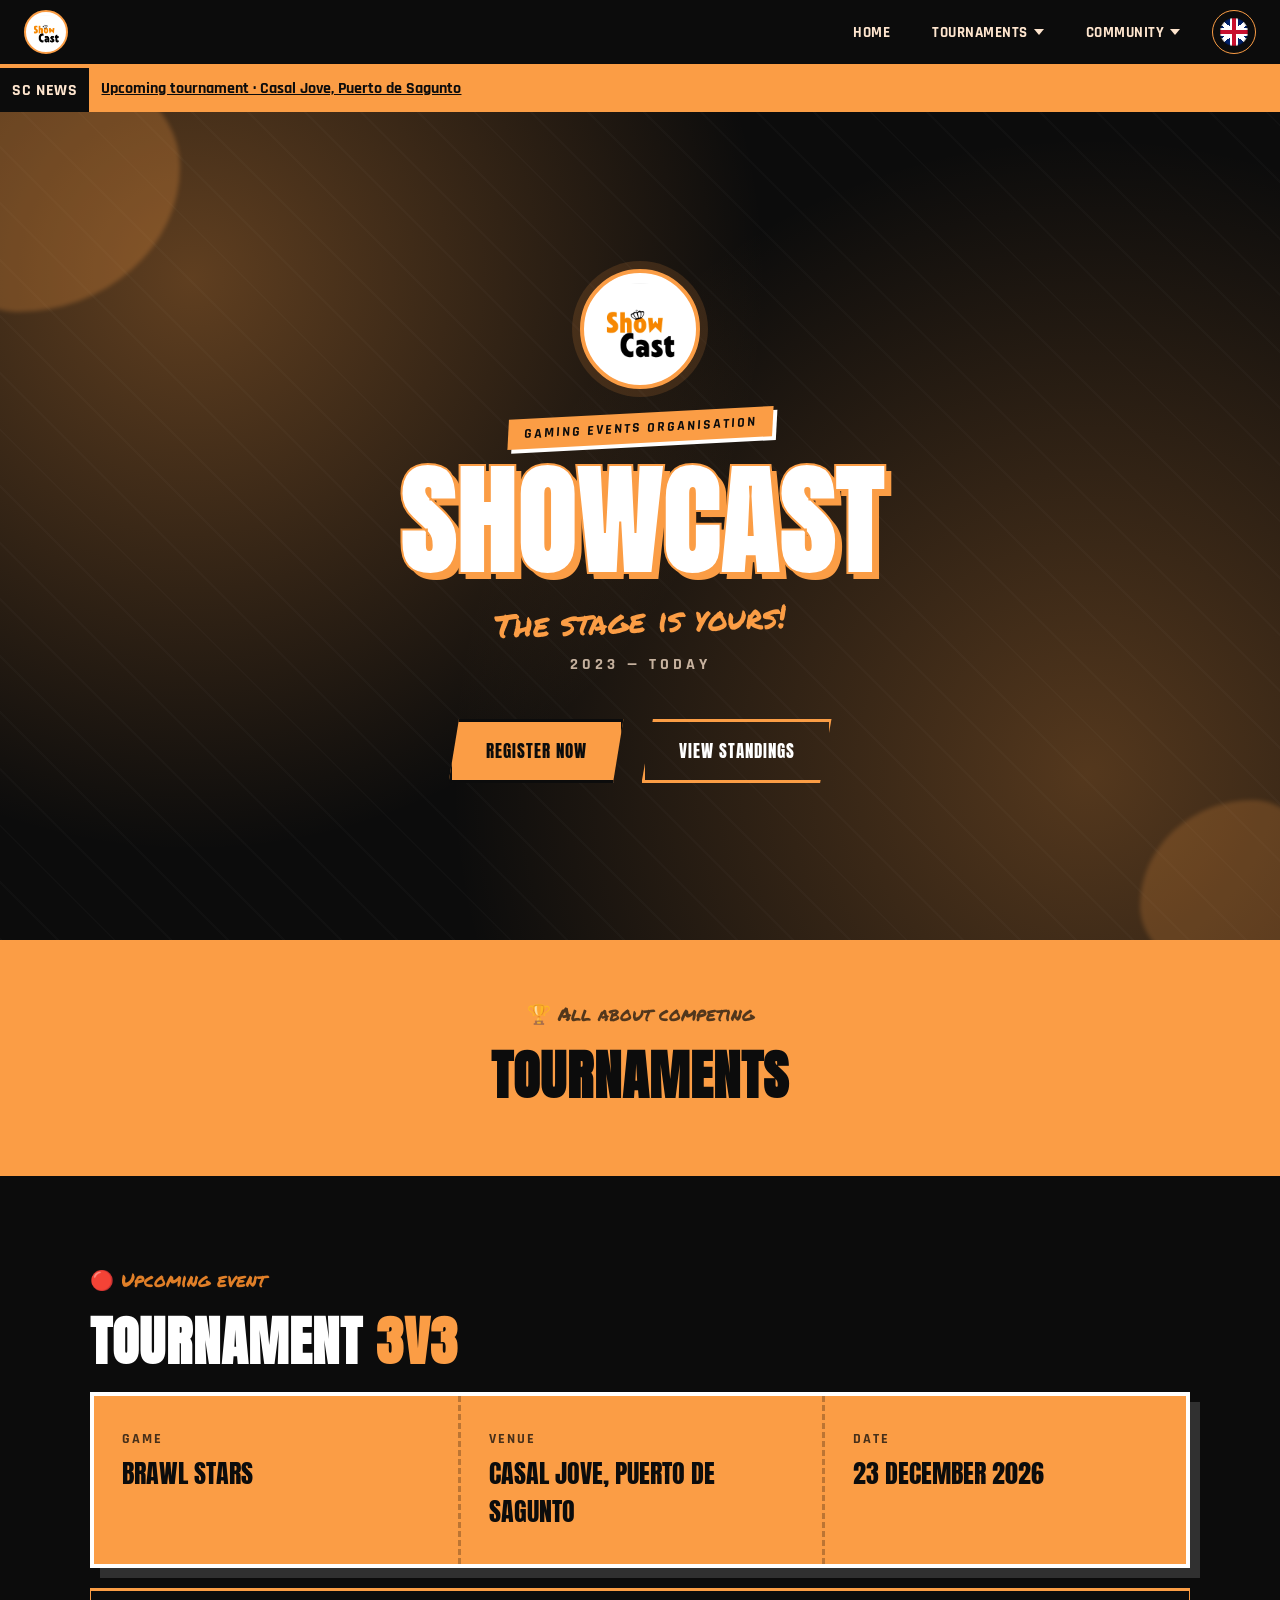
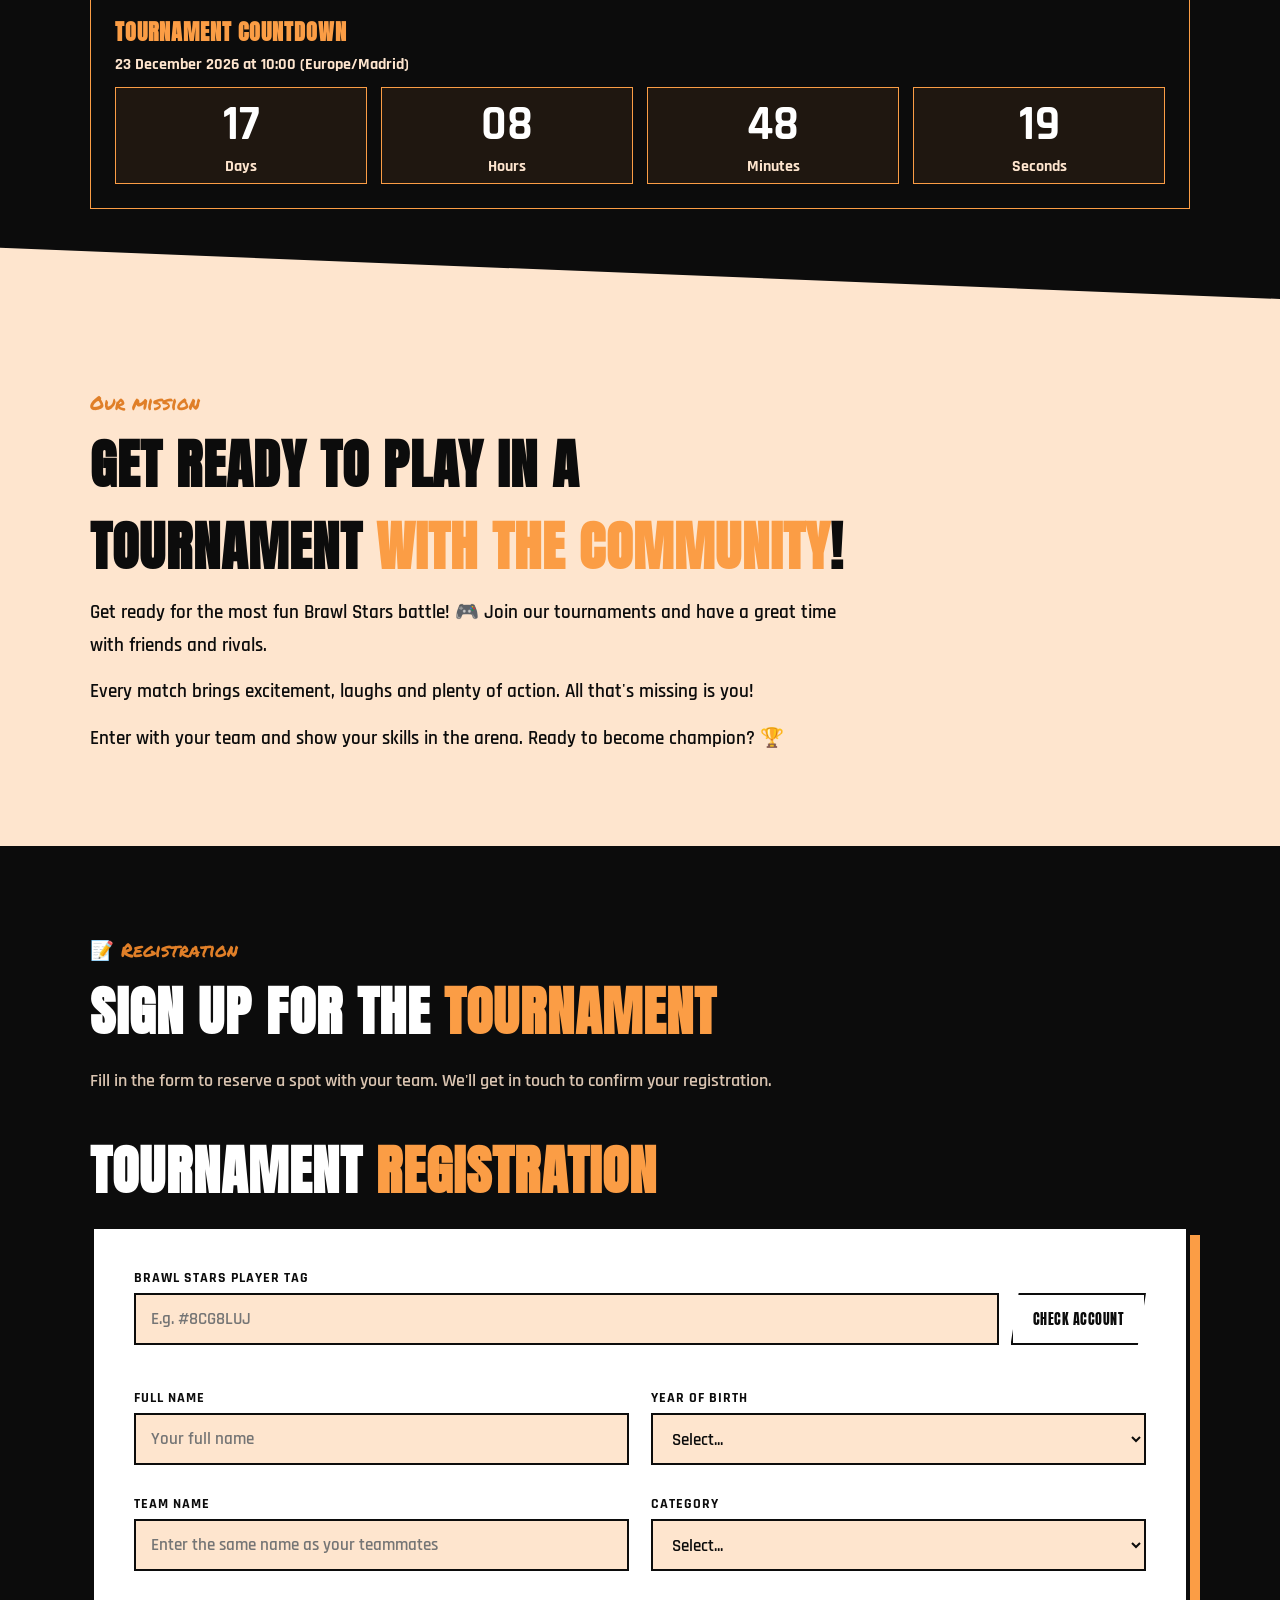
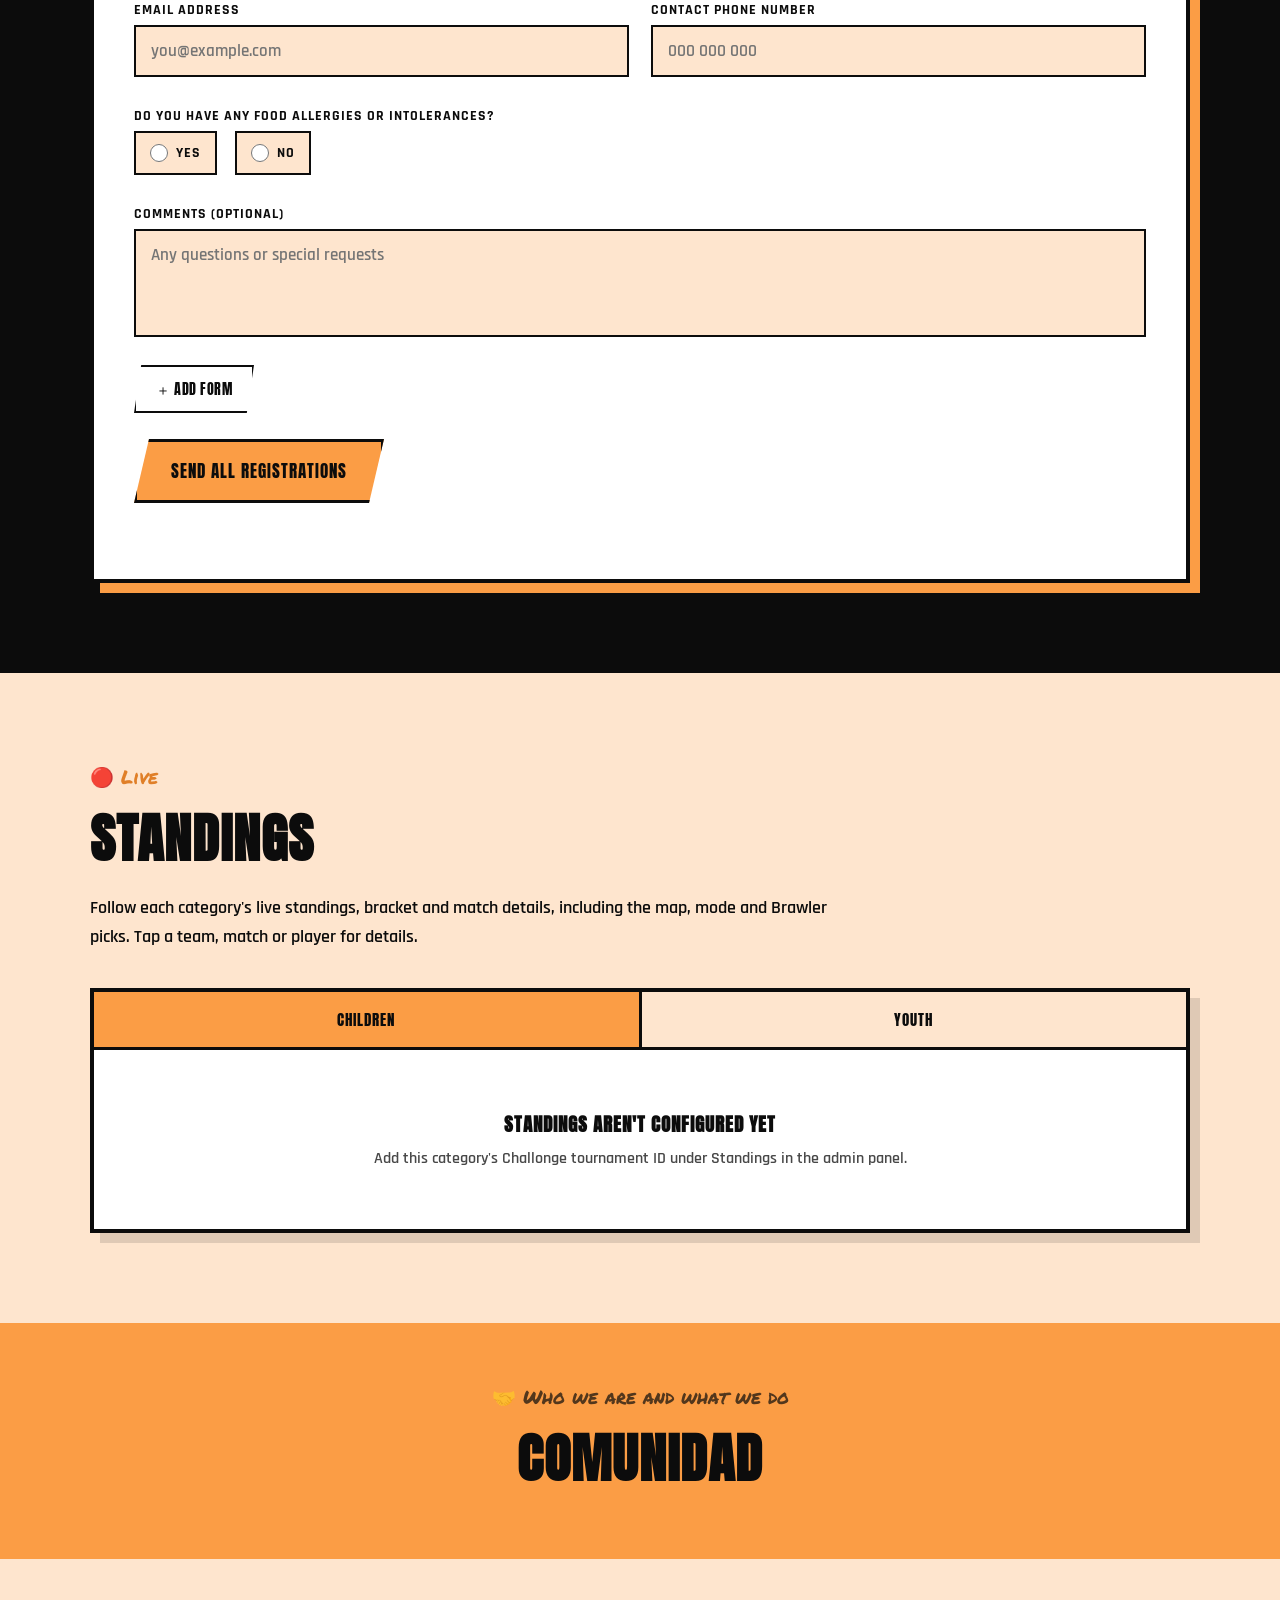
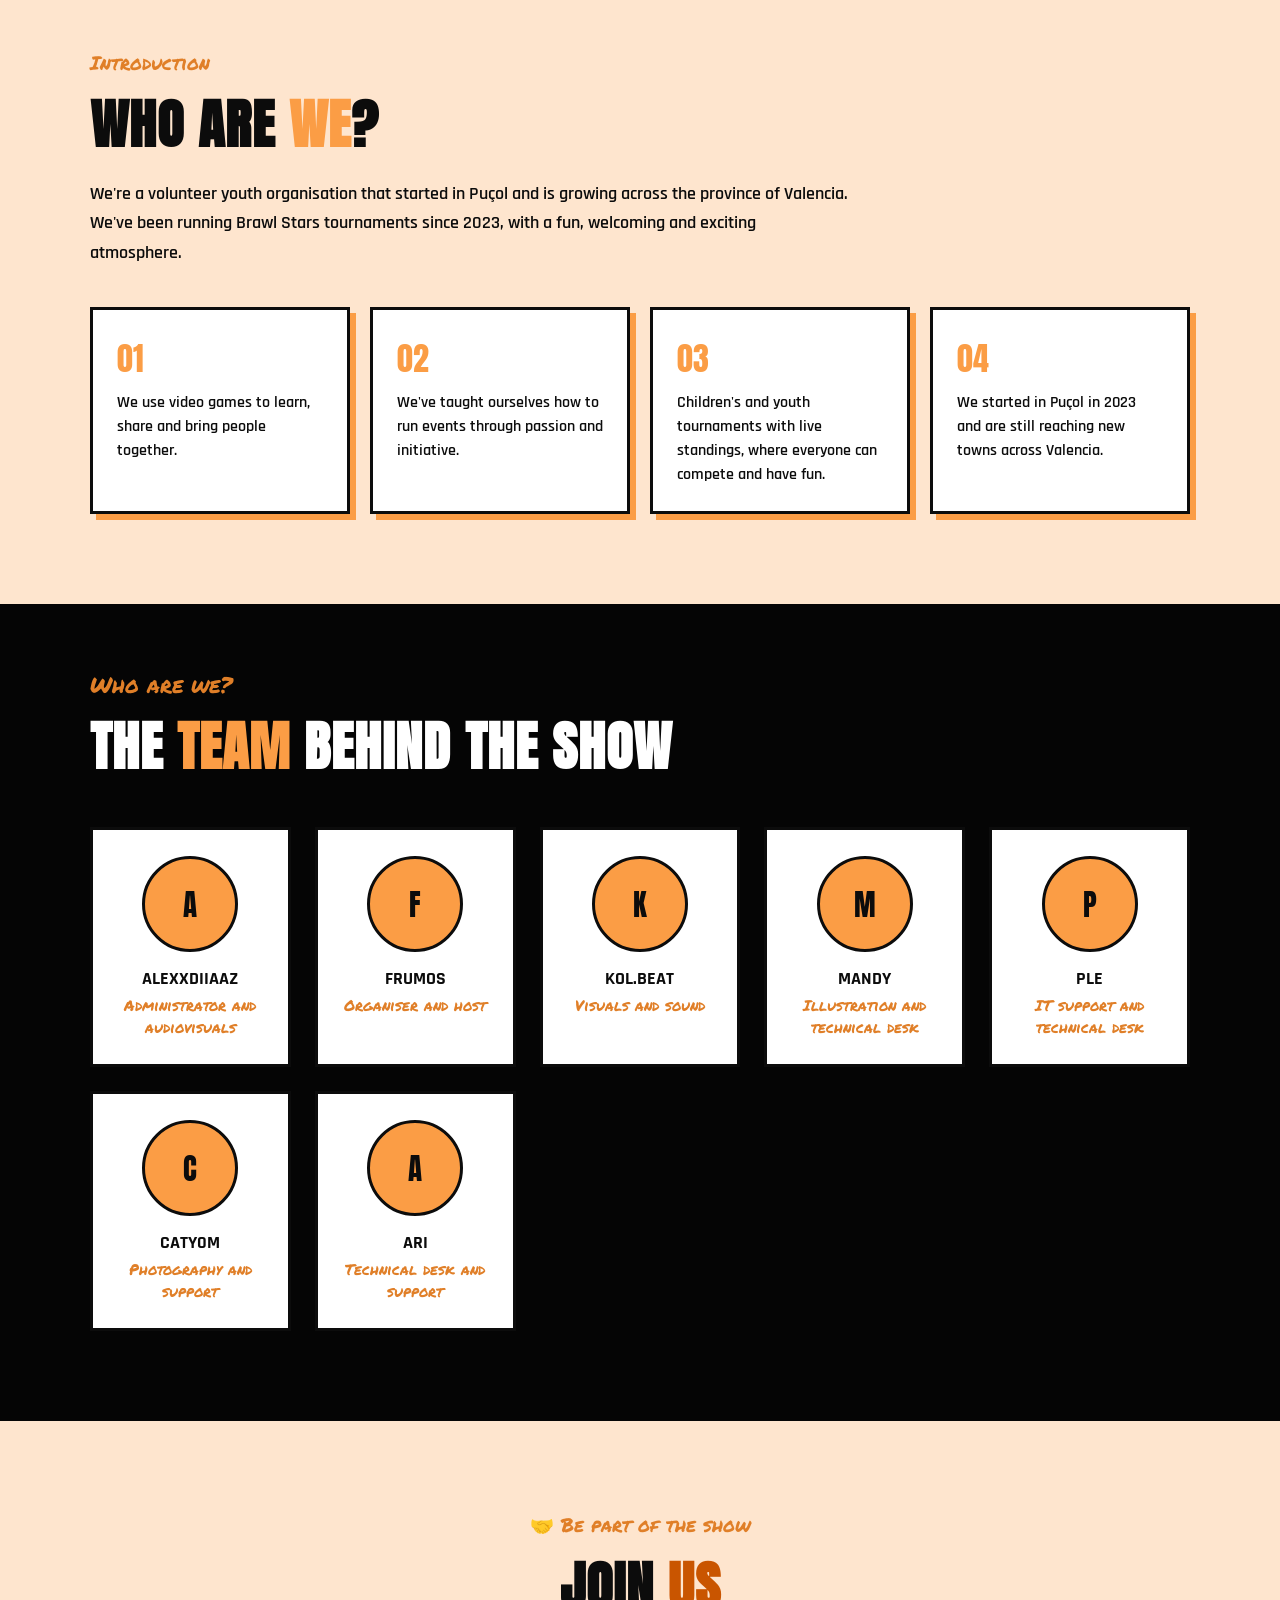
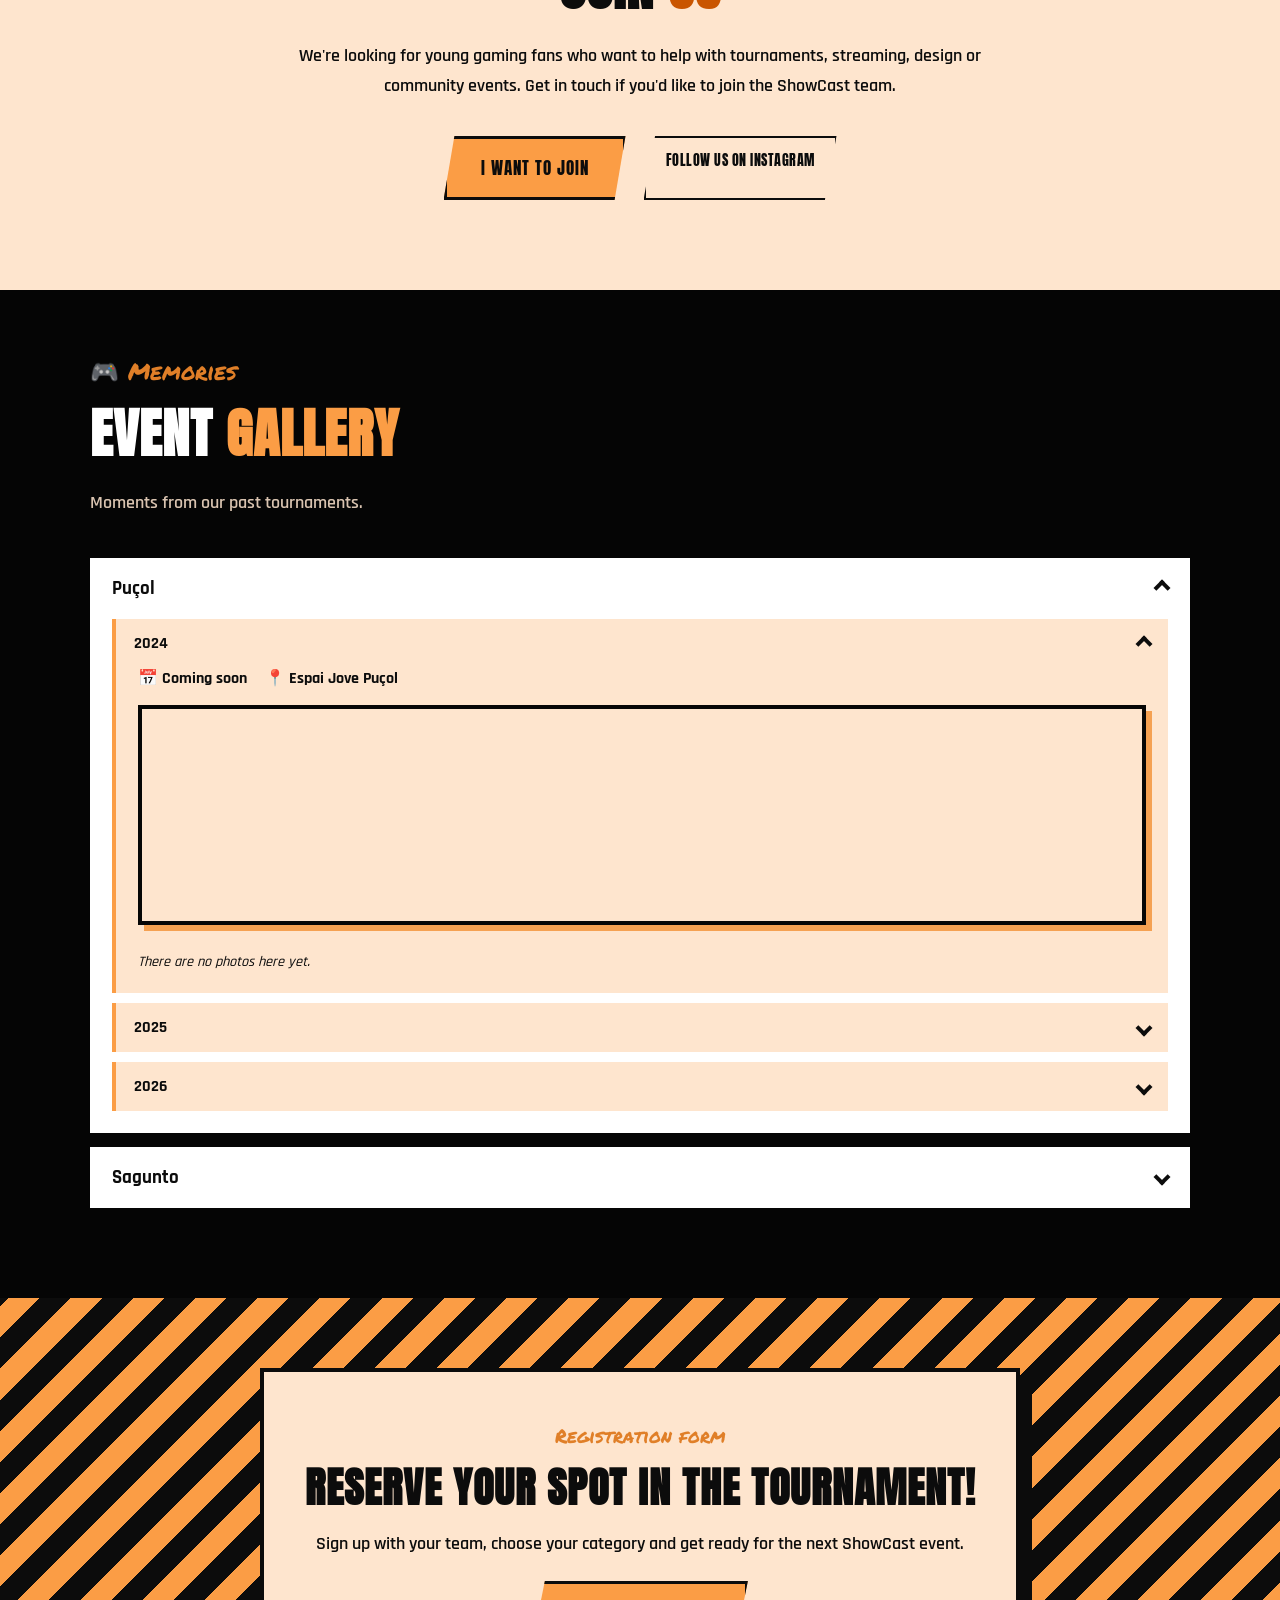
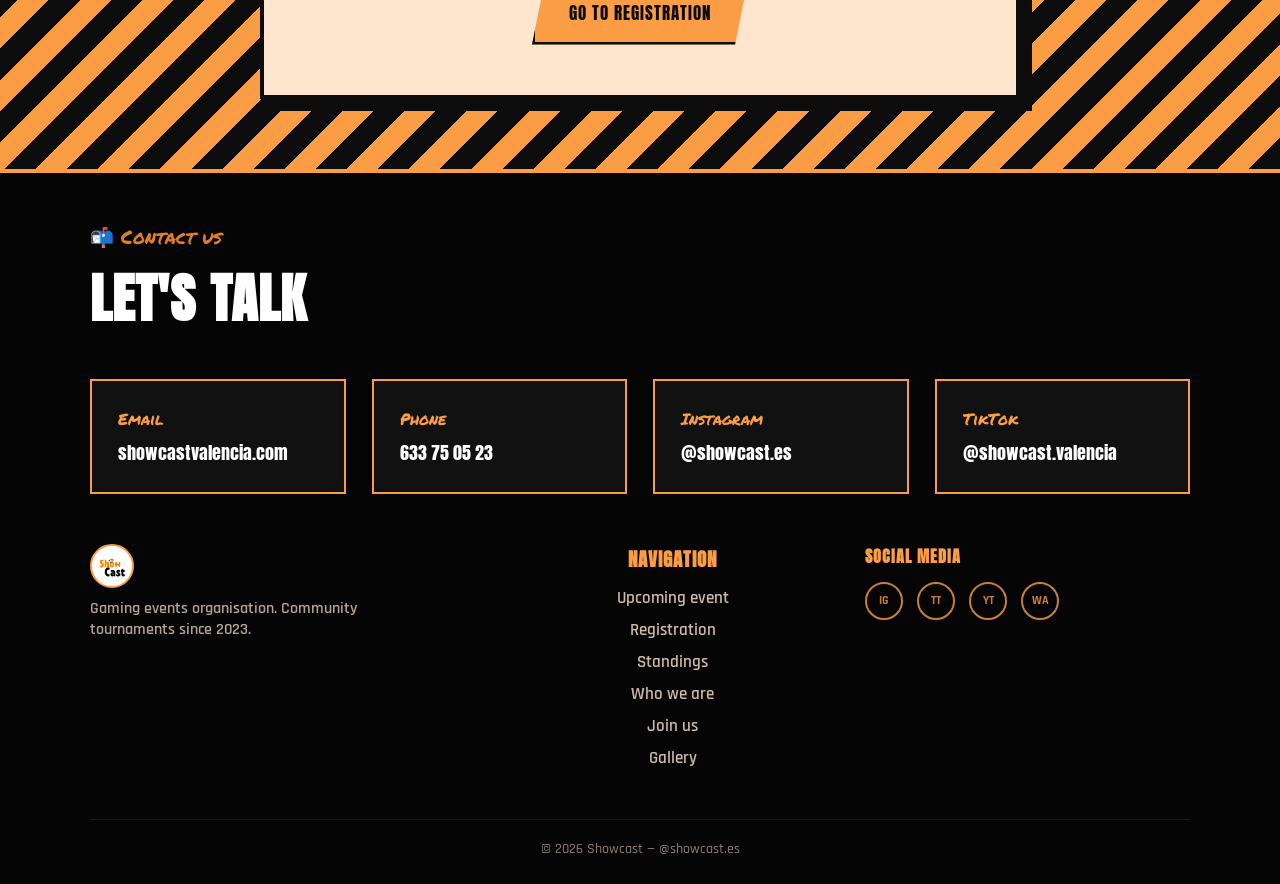
==== commit 08431d72: "Publica SC News y la cuenta atrás del torneo de diciembre" ====
--- a/index.html
+++ b/index.html
@@ -1437,6 +1437,7 @@
   }
 </style>
 <link rel="stylesheet" href="showcast-public.css">
+<link rel="stylesheet" href="showcast-event.css">
 </head>
 <body>
 
@@ -1482,6 +1483,11 @@
   </div>
 </header>
 
+<aside class="sc-public-news" id="showcastNews" aria-label="ShowCast News" data-i18n-skip hidden>
+  <strong>SC NEWS</strong>
+  <a href="#evento"></a>
+</aside>
+
 <section class="hero" id="top">
   <div class="spray-splat splat1"></div>
   <div class="spray-splat splat2"></div>
@@ -1520,6 +1526,17 @@
       <div>
         <div class="label">Fecha</div>
         <div class="value" id="eventoFecha">20 Junio</div>
+      </div>
+    </div>
+    <div class="public-countdown" id="eventCountdown" data-i18n-skip>
+      <h3 id="countdownGoal">Cuenta atrás del torneo</h3>
+      <p data-countdown-status>Fecha y hora por confirmar.</p>
+      <time hidden></time>
+      <div class="public-countdown-grid" data-countdown-clock role="timer" aria-labelledby="countdownGoal" hidden>
+        <div><strong data-countdown-value>00</strong><span data-countdown-unit="days">Días</span></div>
+        <div><strong data-countdown-value>00</strong><span data-countdown-unit="hours">Horas</span></div>
+        <div><strong data-countdown-value>00</strong><span data-countdown-unit="minutes">Minutos</span></div>
+        <div><strong data-countdown-value>00</strong><span data-countdown-unit="seconds">Segundos</span></div>
       </div>
     </div>
   </div>
@@ -1949,6 +1966,7 @@
 <script src="content.js"></script>
 <script src="showcast-public-data.js"></script>
 <script src="showcast-i18n.js"></script>
+<script src="showcast-event.js" defer></script>
 <script src="assets/js/clasificaciones-logic.js"></script>
 <script>
   // Navegación principal: mismo contenido en escritorio y en el menú táctil.
@@ -2942,20 +2960,20 @@
       });
     }
 
-    let openedAlbum = false;
-    window.ShowCastPublicData.subscribeGallery(ediciones => {
-      renderGallery([...galeriaLocal, ...ediciones]);
-      const album = new URLSearchParams(location.search).get('album');
-      if (!album || openedAlbum || location.hash !== '#galeria') return;
-      const edition = [...document.querySelectorAll('.gallery-edicion.sub[data-gallery-key]')]
-        .find(node => node.dataset.galleryKey === album);
-      if (!edition) return;
-      openedAlbum = true;
-      const city = edition.parentElement.closest('.gallery-edicion');
-      for (const entry of [city, edition]) {
-        if (entry && !entry.classList.contains('open')) entry.querySelector(':scope > button').click();
-      }
-      requestAnimationFrame(() => edition.scrollIntoView({block: 'center'}));
+    let openedAlbum = false;
+    window.ShowCastPublicData.subscribeGallery(ediciones => {
+      renderGallery([...galeriaLocal, ...ediciones]);
+      const album = new URLSearchParams(location.search).get('album');
+      if (!album || openedAlbum || location.hash !== '#galeria') return;
+      const edition = [...document.querySelectorAll('.gallery-edicion.sub[data-gallery-key]')]
+        .find(node => node.dataset.galleryKey === album);
+      if (!edition) return;
+      openedAlbum = true;
+      const city = edition.parentElement.closest('.gallery-edicion');
+      for (const entry of [city, edition]) {
+        if (entry && !entry.classList.contains('open')) entry.querySelector(':scope > button').click();
+      }
+      requestAnimationFrame(() => edition.scrollIntoView({block: 'center'}));
     });
 
     if(Array.isArray(data.equipo) && data.equipo.length){
--- a/showcast-event.css
+++ b/showcast-event.css
@@ -0,0 +1,57 @@
+.sc-public-news {
+  display: flex;
+  align-items: stretch;
+  min-height: 44px;
+  background: var(--naranja);
+  color: var(--negro);
+}
+.sc-public-news[hidden] { display: none; }
+.sc-public-news strong {
+  display: grid;
+  place-items: center;
+  padding-inline: max(12px, env(safe-area-inset-left));
+  flex: none;
+  background: var(--negro);
+  color: var(--crema);
+  letter-spacing: .04em;
+}
+.sc-public-news a {
+  padding: 10px max(12px, env(safe-area-inset-right)) 10px 12px;
+  font-weight: 700;
+  text-decoration: underline;
+  overflow-wrap: anywhere;
+}
+.public-countdown {
+  margin-top: 20px;
+  padding: clamp(12px, 4vw, 24px);
+  border: 1px solid var(--naranja);
+  border-top-width: 3px;
+  background: var(--negro);
+  color: var(--crema);
+}
+.public-countdown h3 {
+  color: var(--naranja);
+  font-size: clamp(1rem, 3.5vw, 1.4rem);
+  margin-bottom: 6px;
+}
+.public-countdown time { font-weight: 700; }
+.public-countdown-grid {
+  display: grid;
+  grid-template-columns: repeat(4, minmax(0, 1fr));
+  gap: clamp(4px, 2vw, 14px);
+  margin-top: 12px;
+}
+.public-countdown-grid[hidden] { display: none; }
+.public-countdown-grid div {
+  display: grid;
+  place-items: center;
+  padding: 6px 2px;
+  background: rgba(251, 157, 69, .08);
+  border: 1px solid var(--naranja);
+}
+.public-countdown-grid strong {
+  font-size: clamp(1.4rem, 5vw, 3rem);
+  font-variant-numeric: tabular-nums;
+  color: var(--blanco);
+}
+.public-countdown-grid span { font-size: clamp(.74rem, 2.5vw, 1rem); font-weight: 700; }
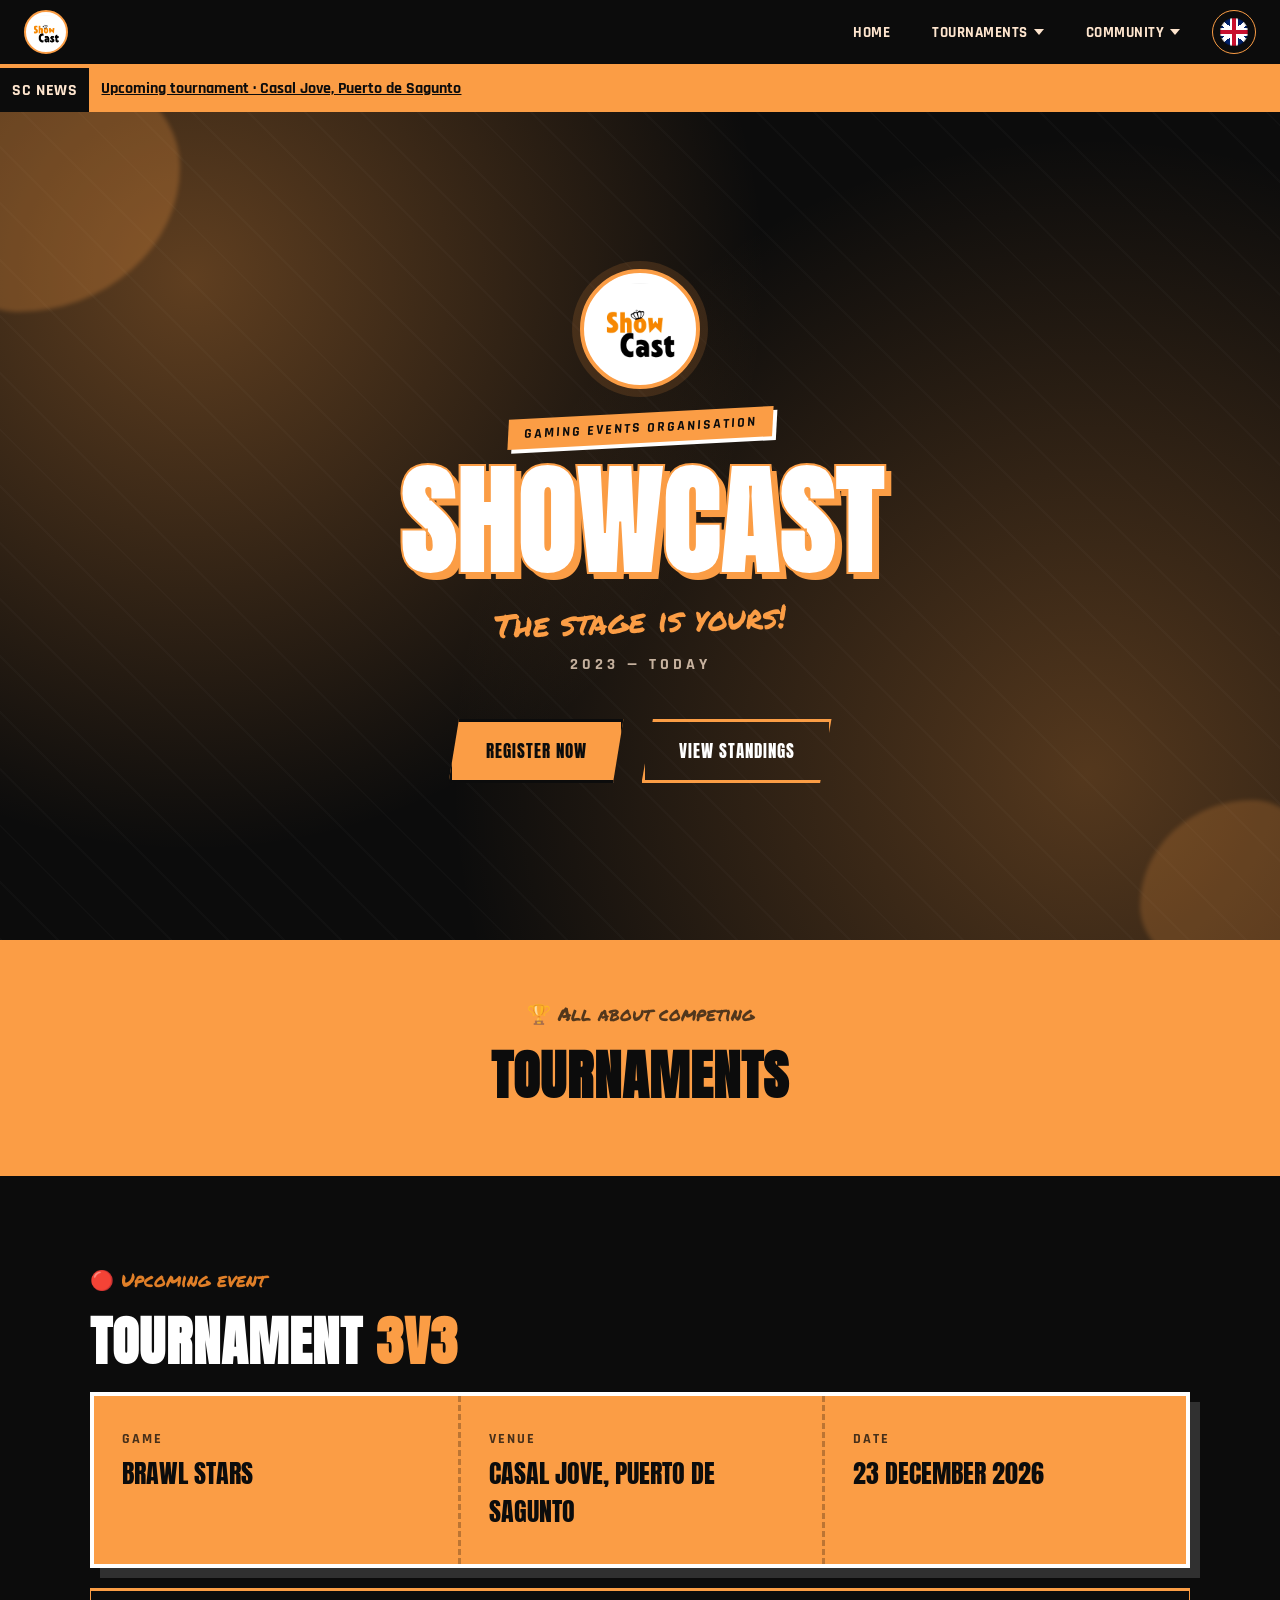
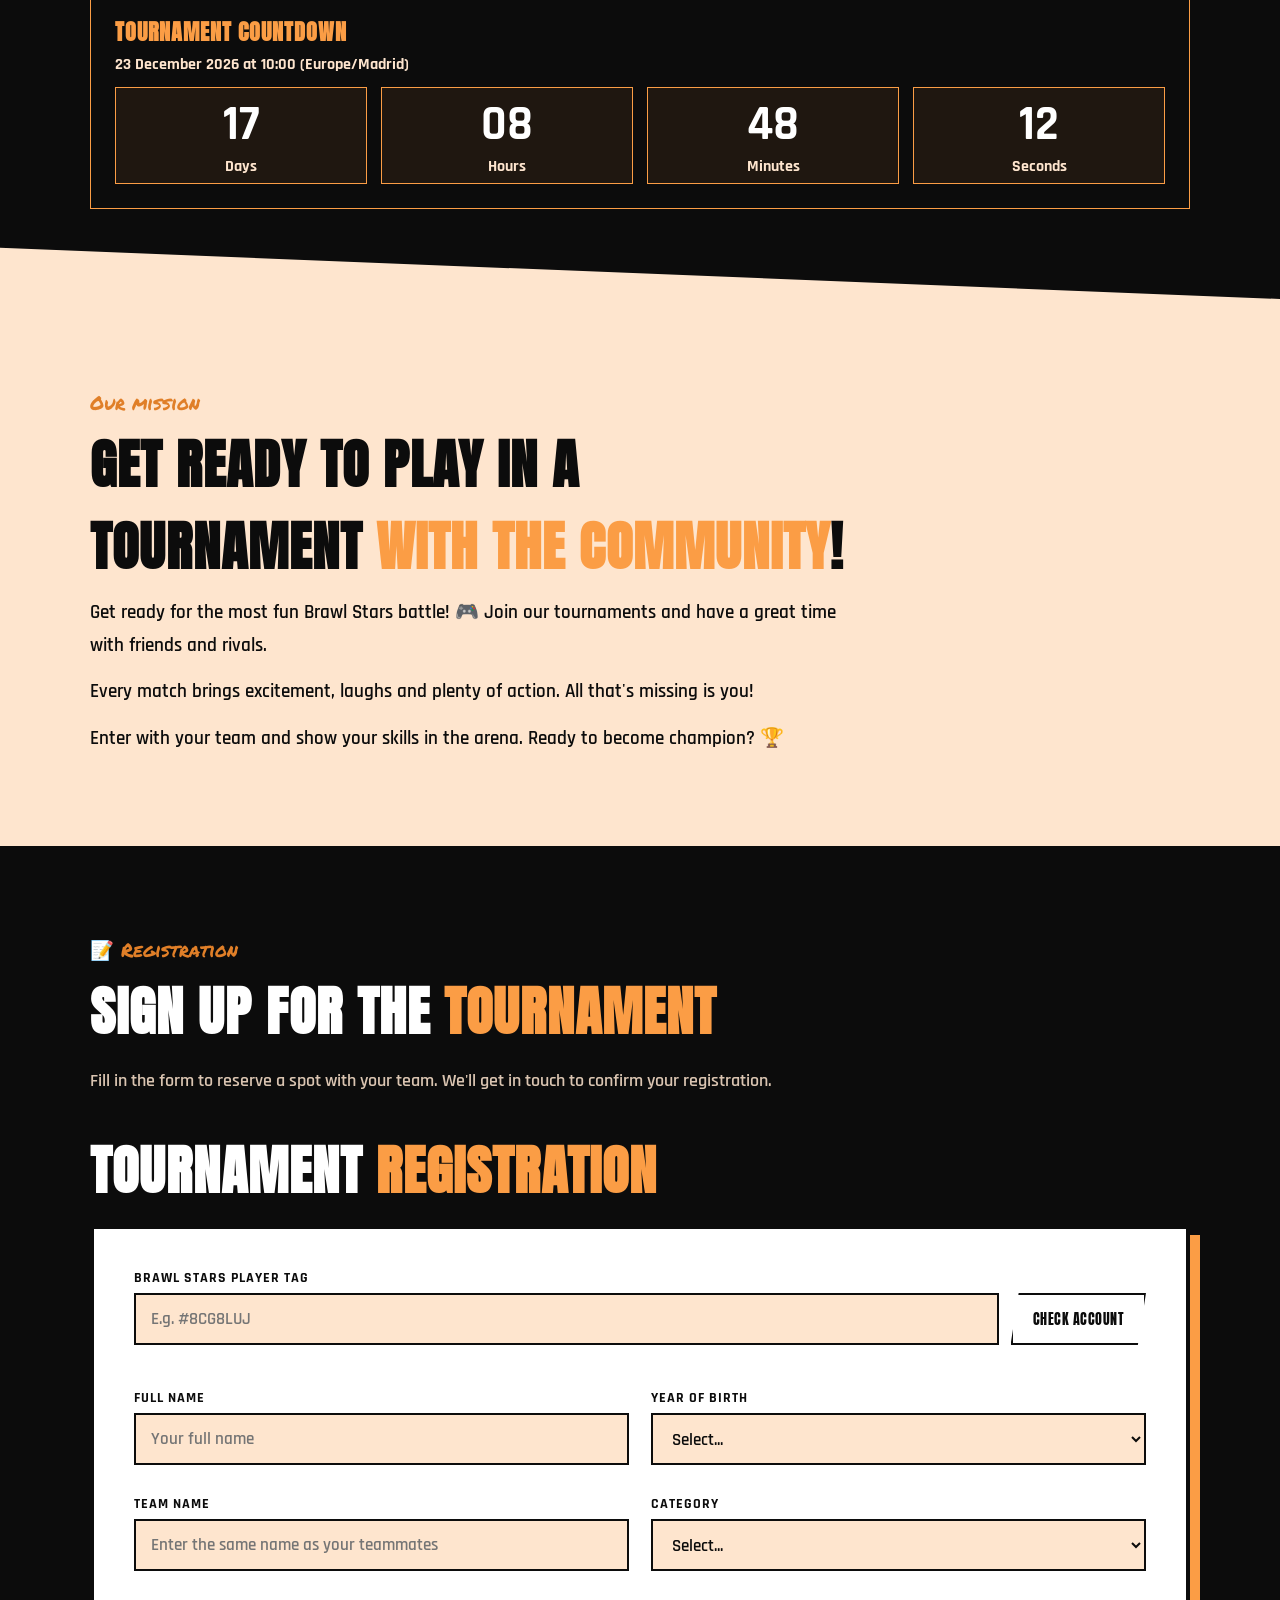
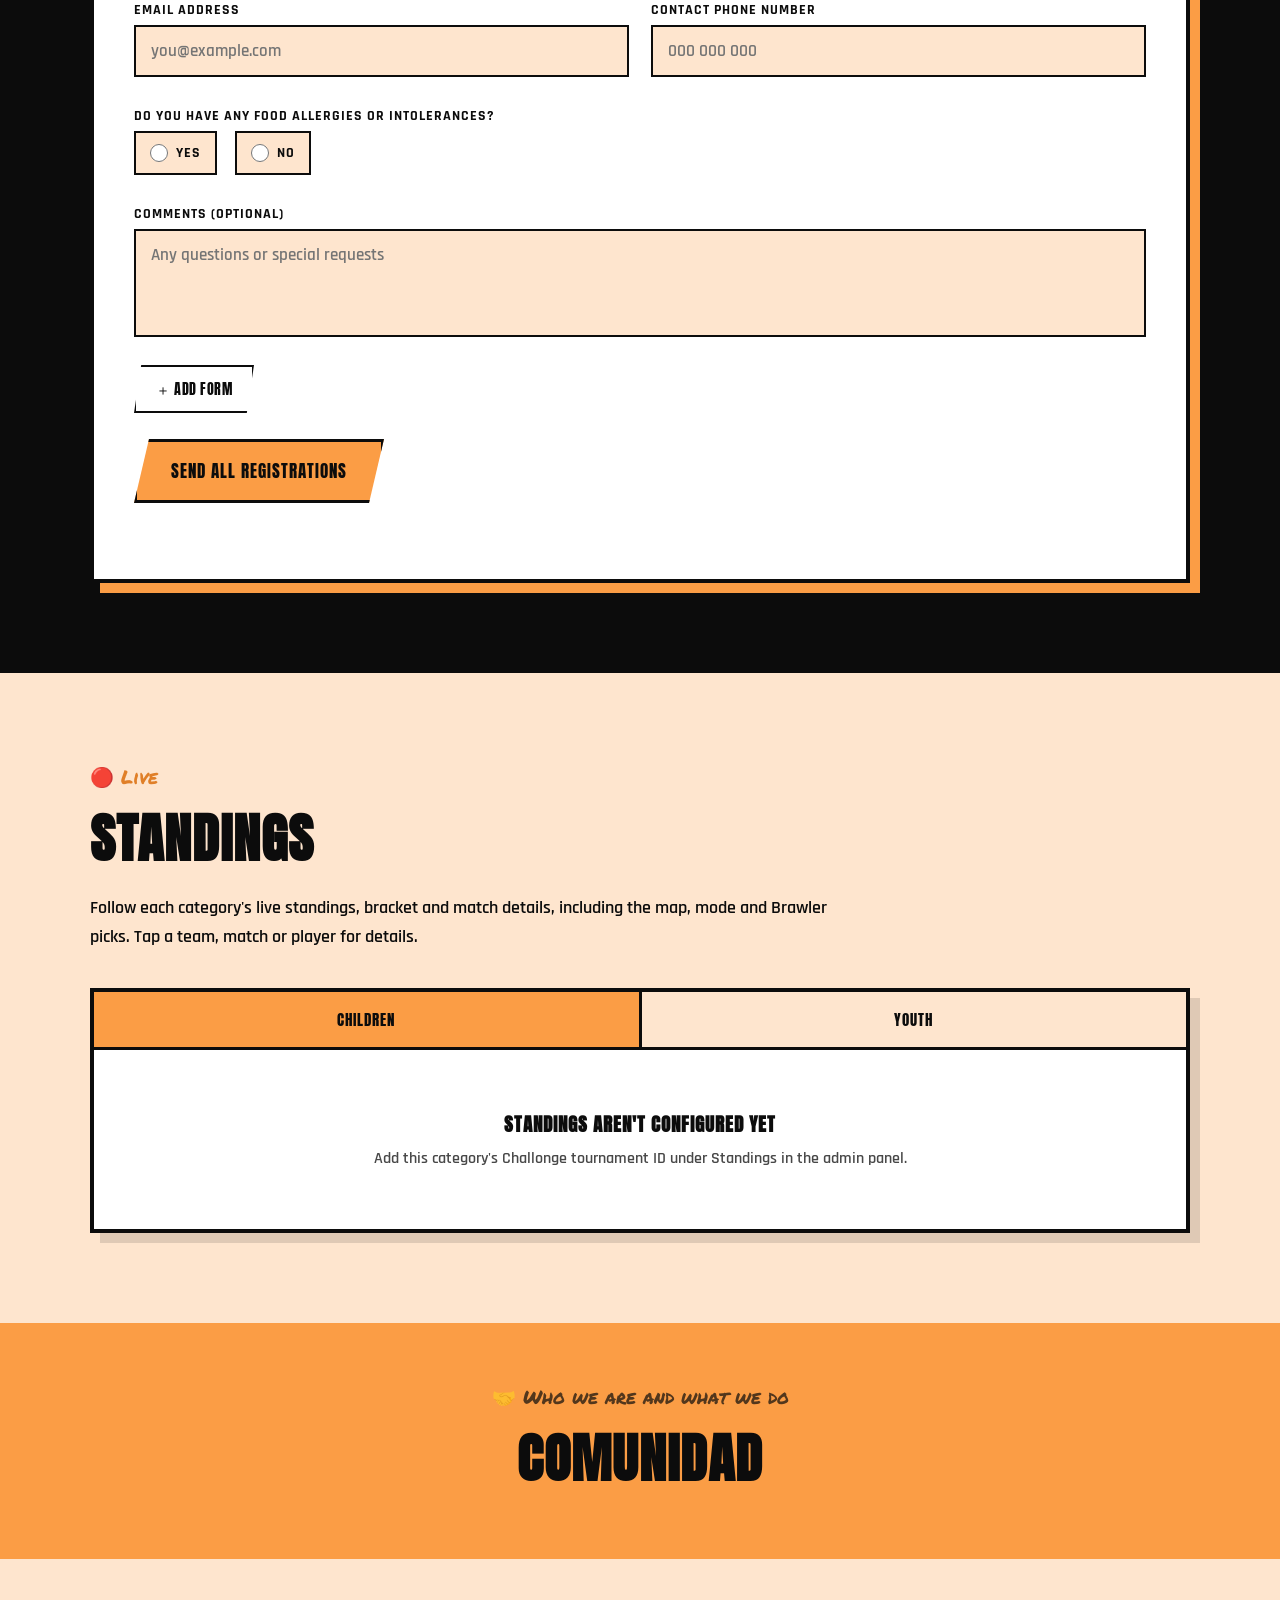
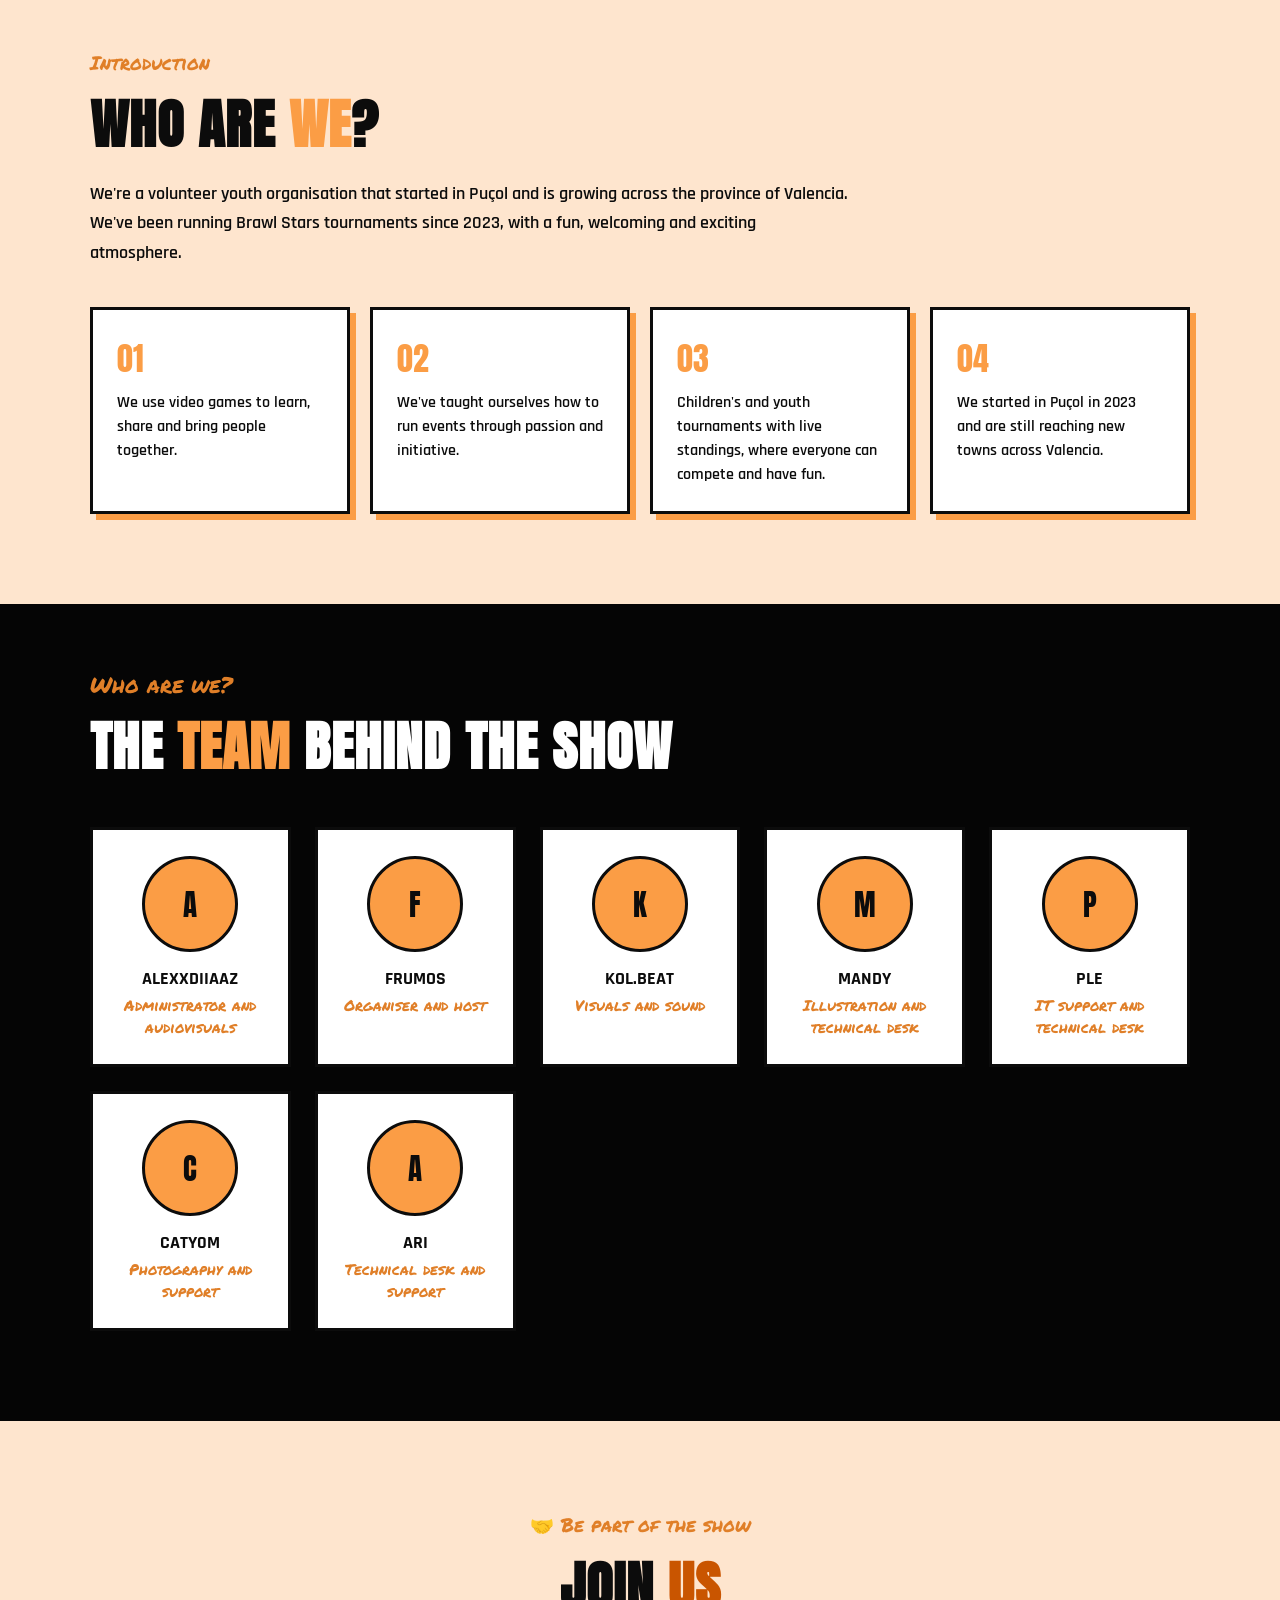
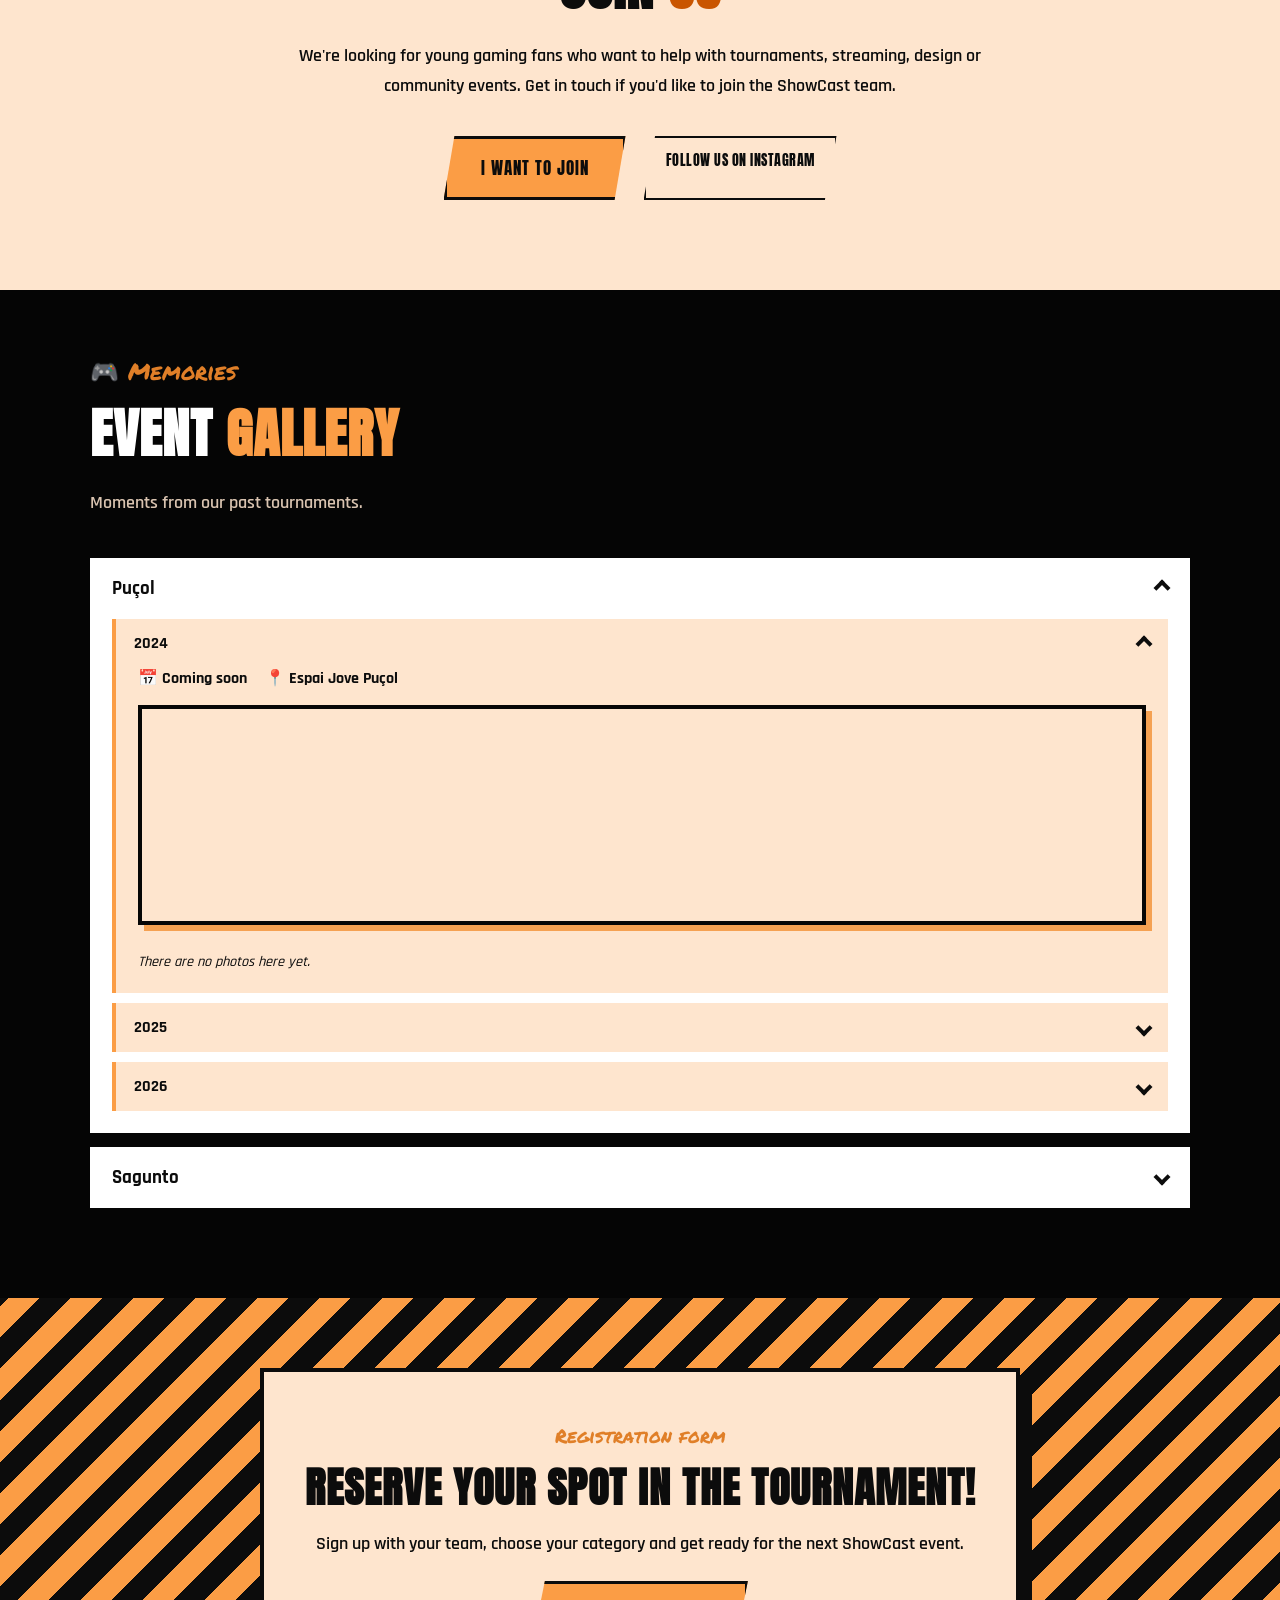
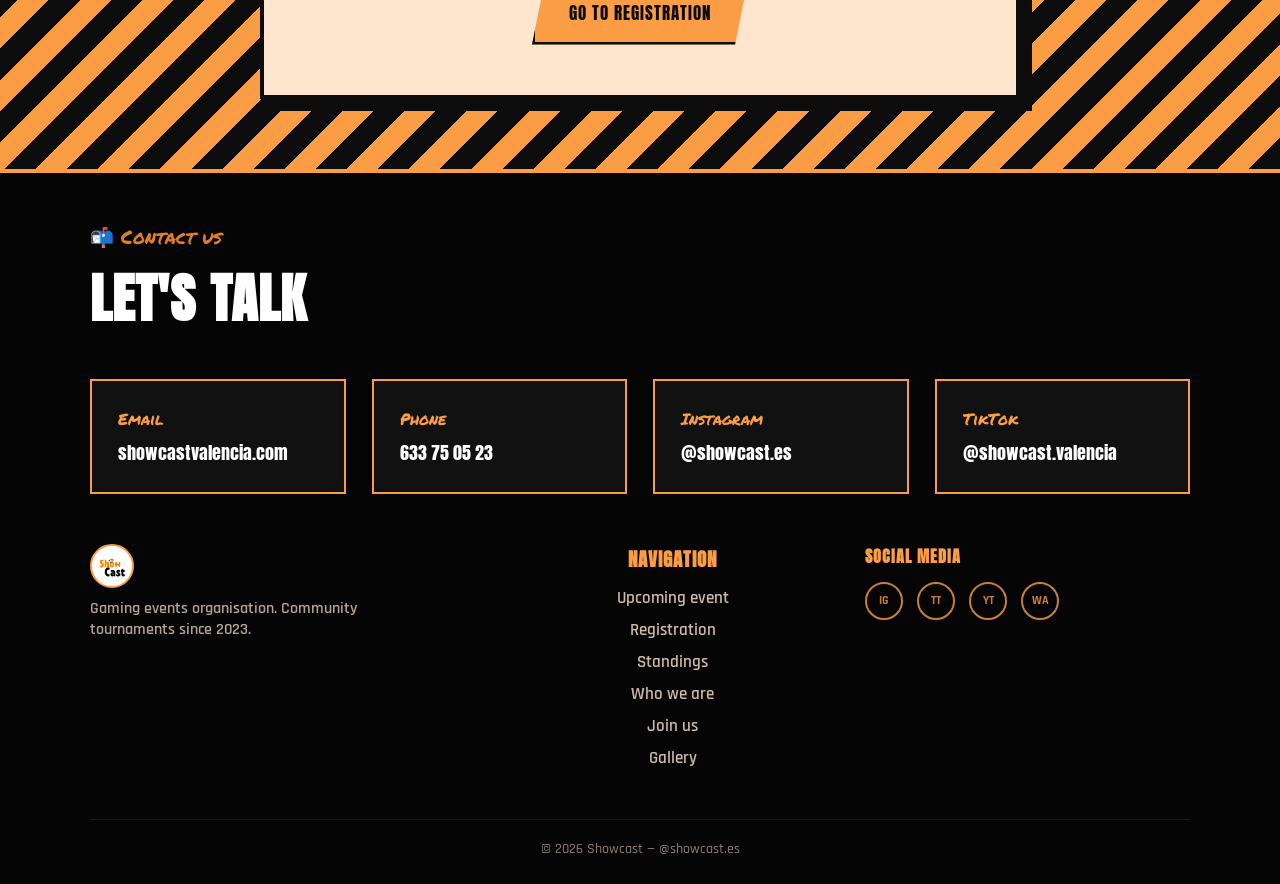
==== commit 89656a07: "Conecta la barra SC News con ShowCast Admin" ====
--- a/index.html
+++ b/index.html
@@ -1967,6 +1967,7 @@
 <script src="showcast-public-data.js"></script>
 <script src="showcast-i18n.js"></script>
 <script src="showcast-event.js" defer></script>
+<script src="showcast-news.js" defer></script>
 <script src="assets/js/clasificaciones-logic.js"></script>
 <script>
   // Navegación principal: mismo contenido en escritorio y en el menú táctil.
--- a/showcast-event.css
+++ b/showcast-event.css
@@ -6,6 +6,9 @@
   color: var(--negro);
 }
 .sc-public-news[hidden] { display: none; }
+.sc-news-window { flex: 1; min-width: 0; overflow: hidden; display: grid; align-items: center; }
+.sc-news-track { display: flex; flex-wrap: wrap; align-items: center; }
+.sc-news-track.is-moving { width: max-content; flex-wrap: nowrap; white-space: nowrap; }
 .sc-public-news strong {
   display: grid;
   place-items: center;
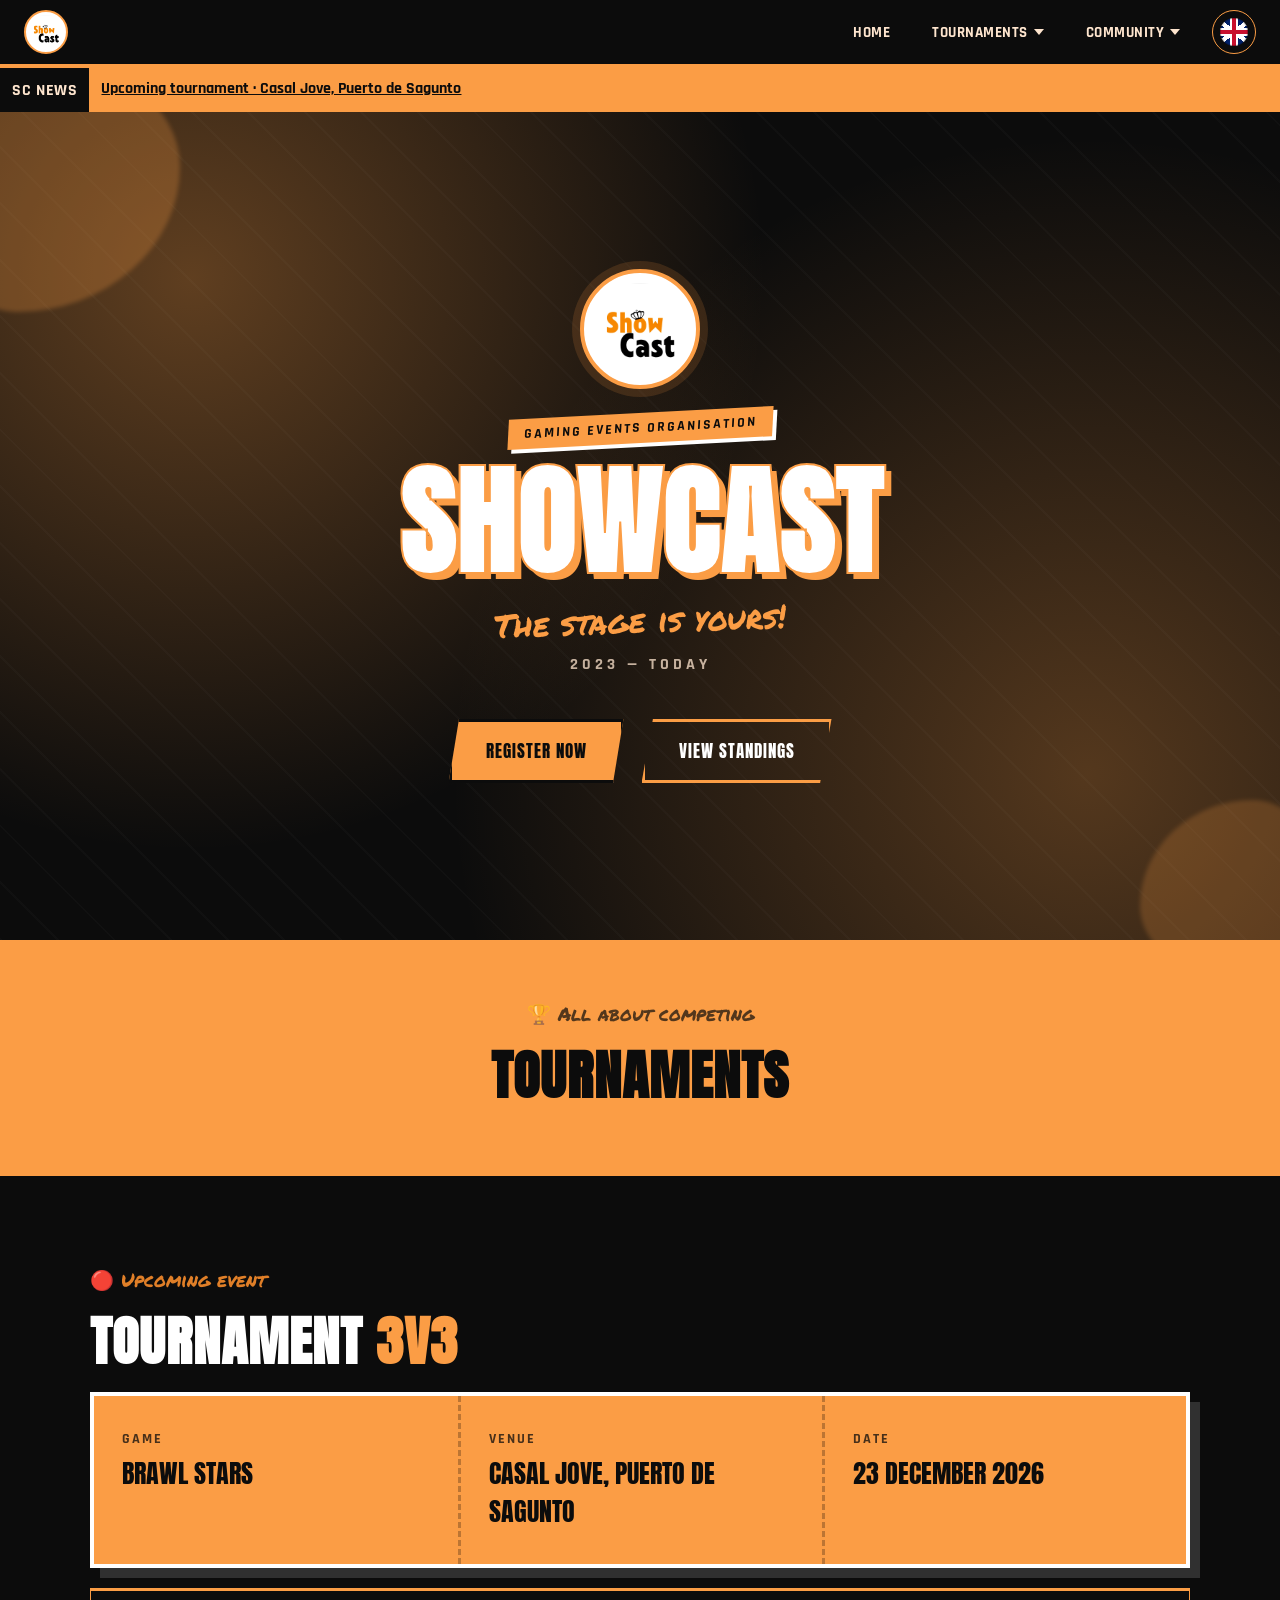
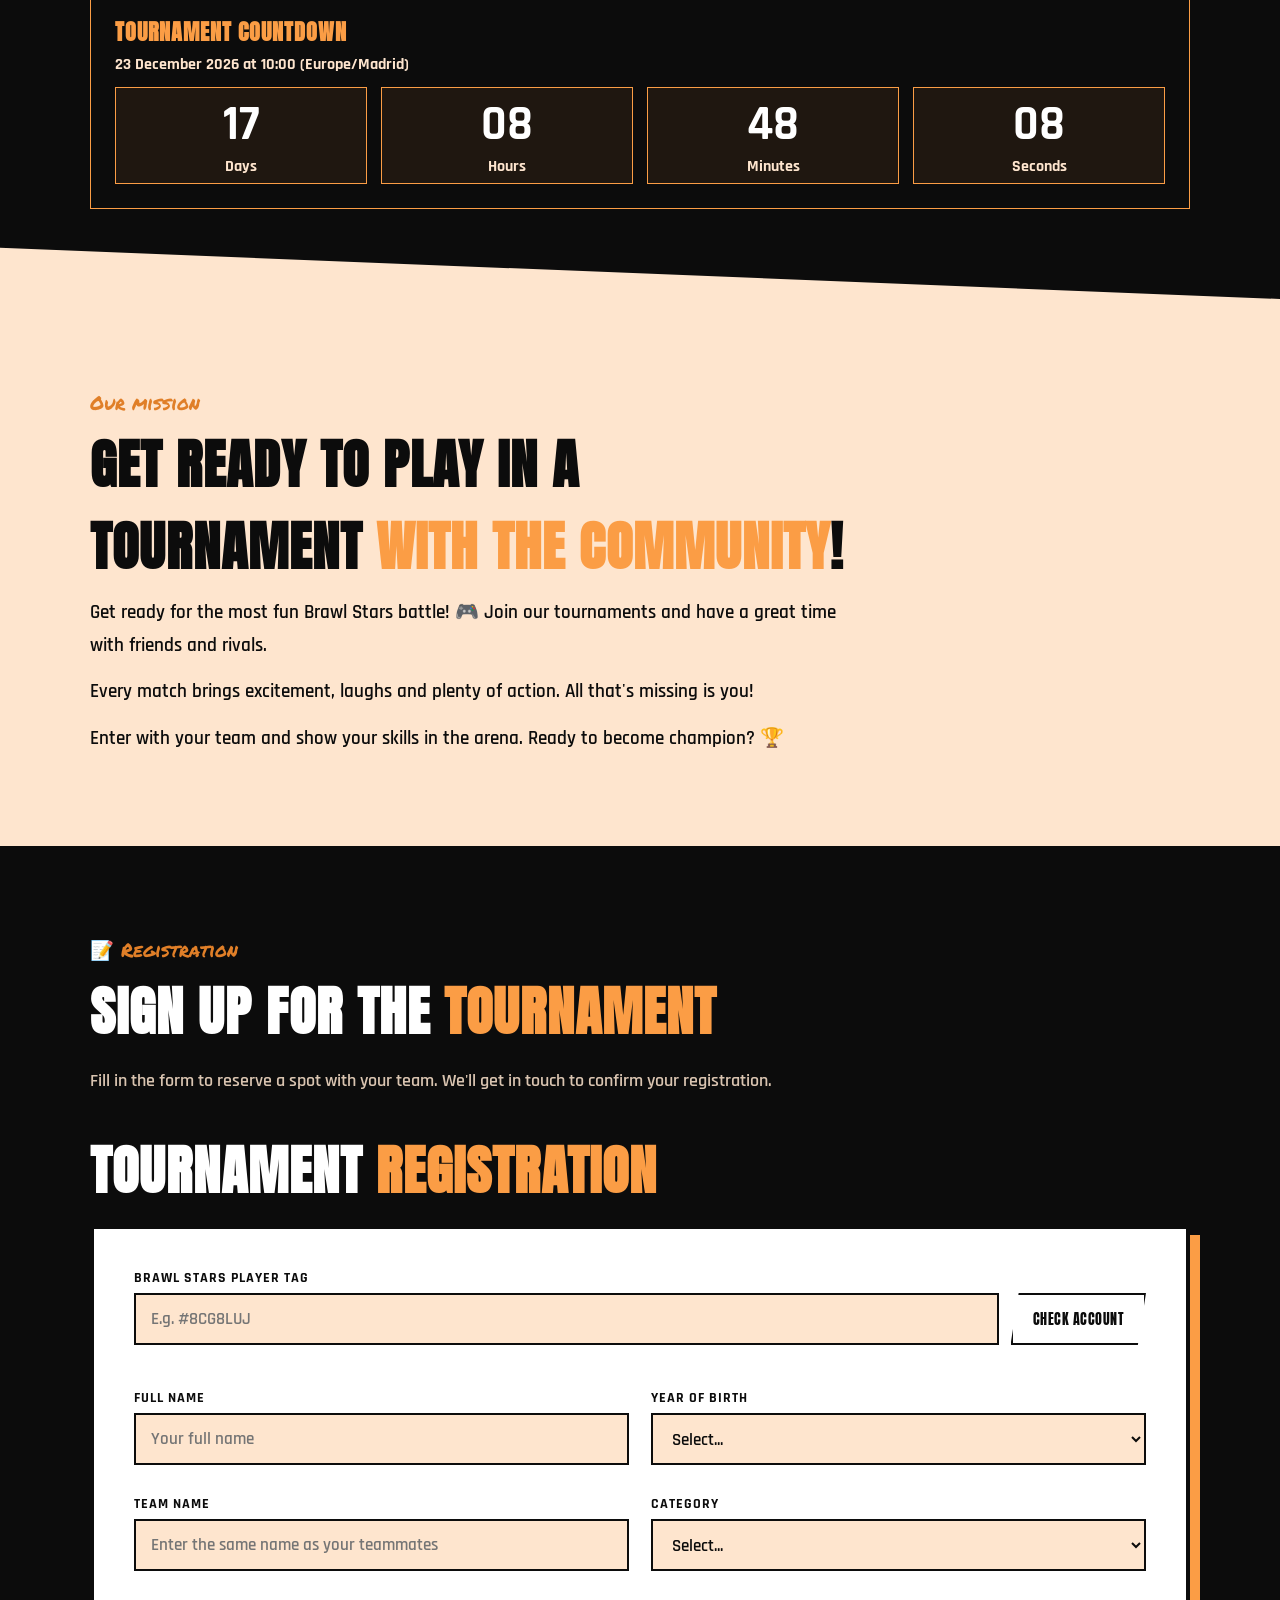
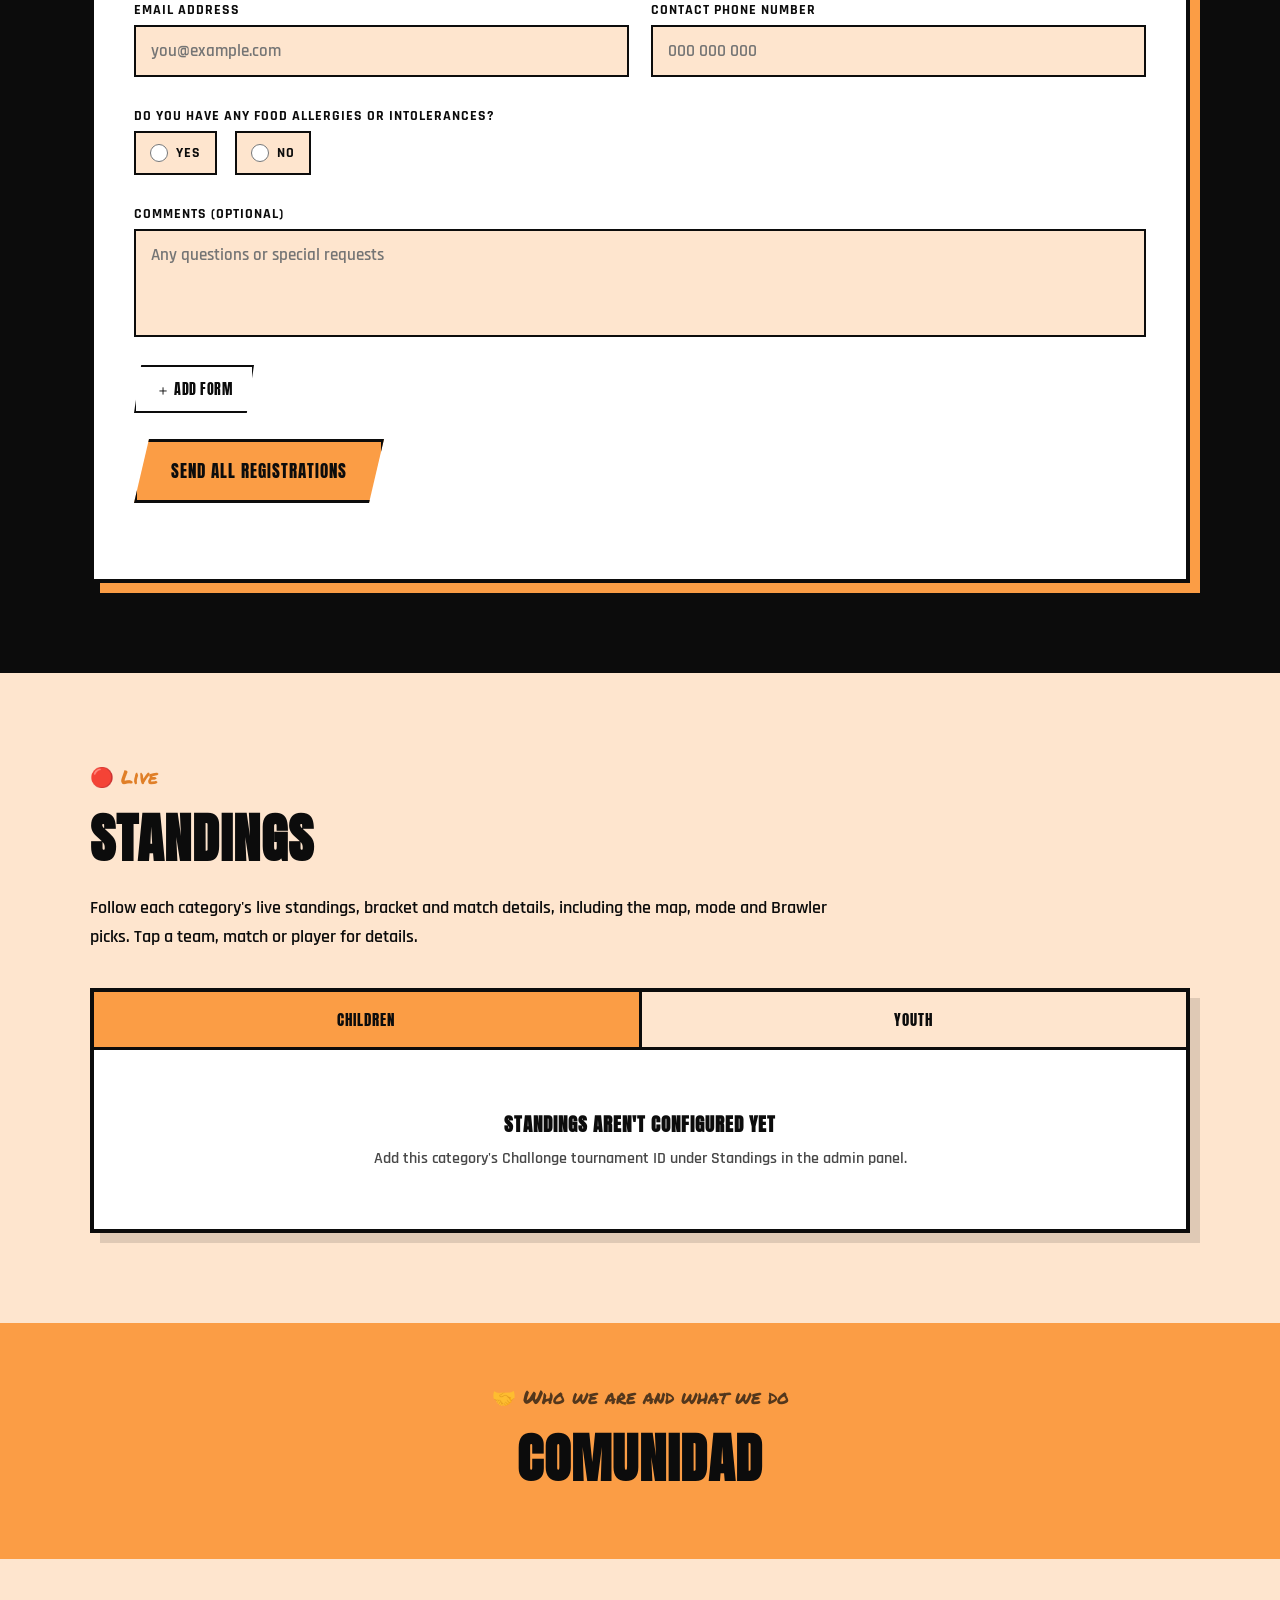
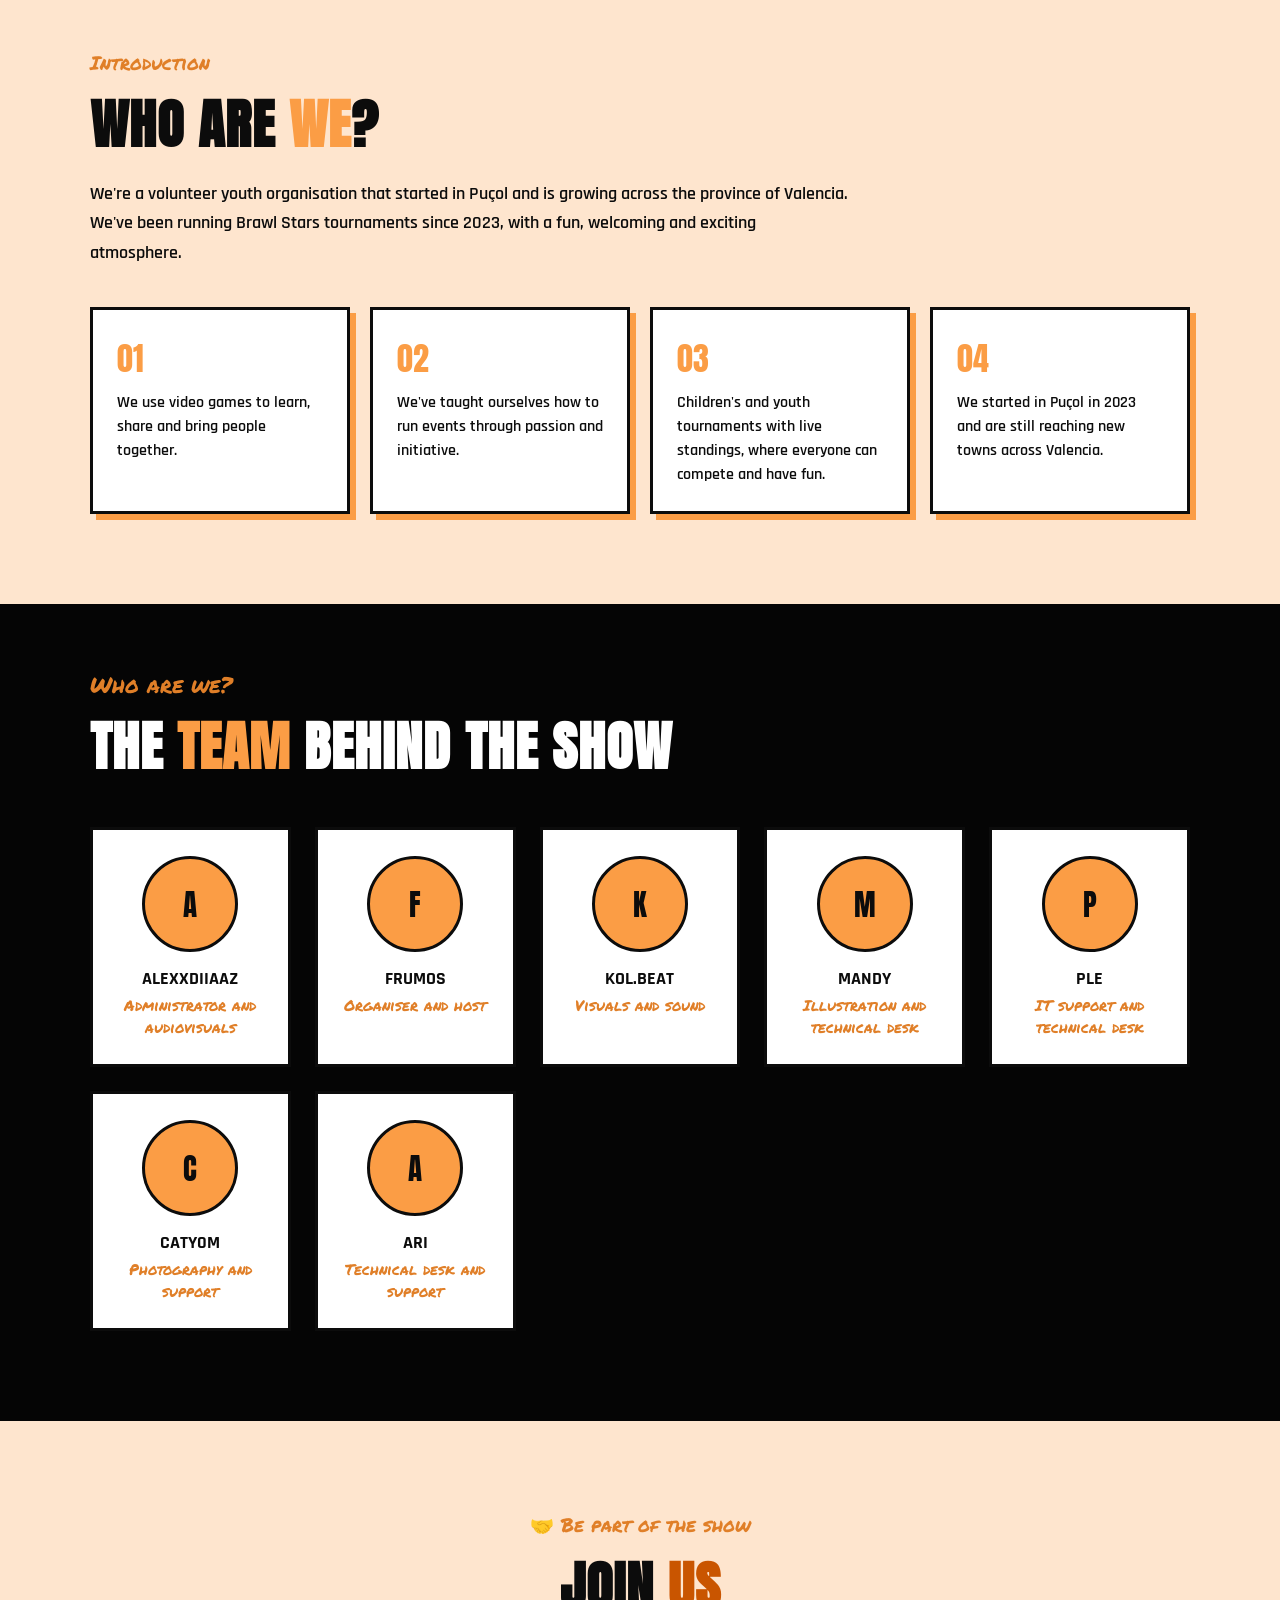
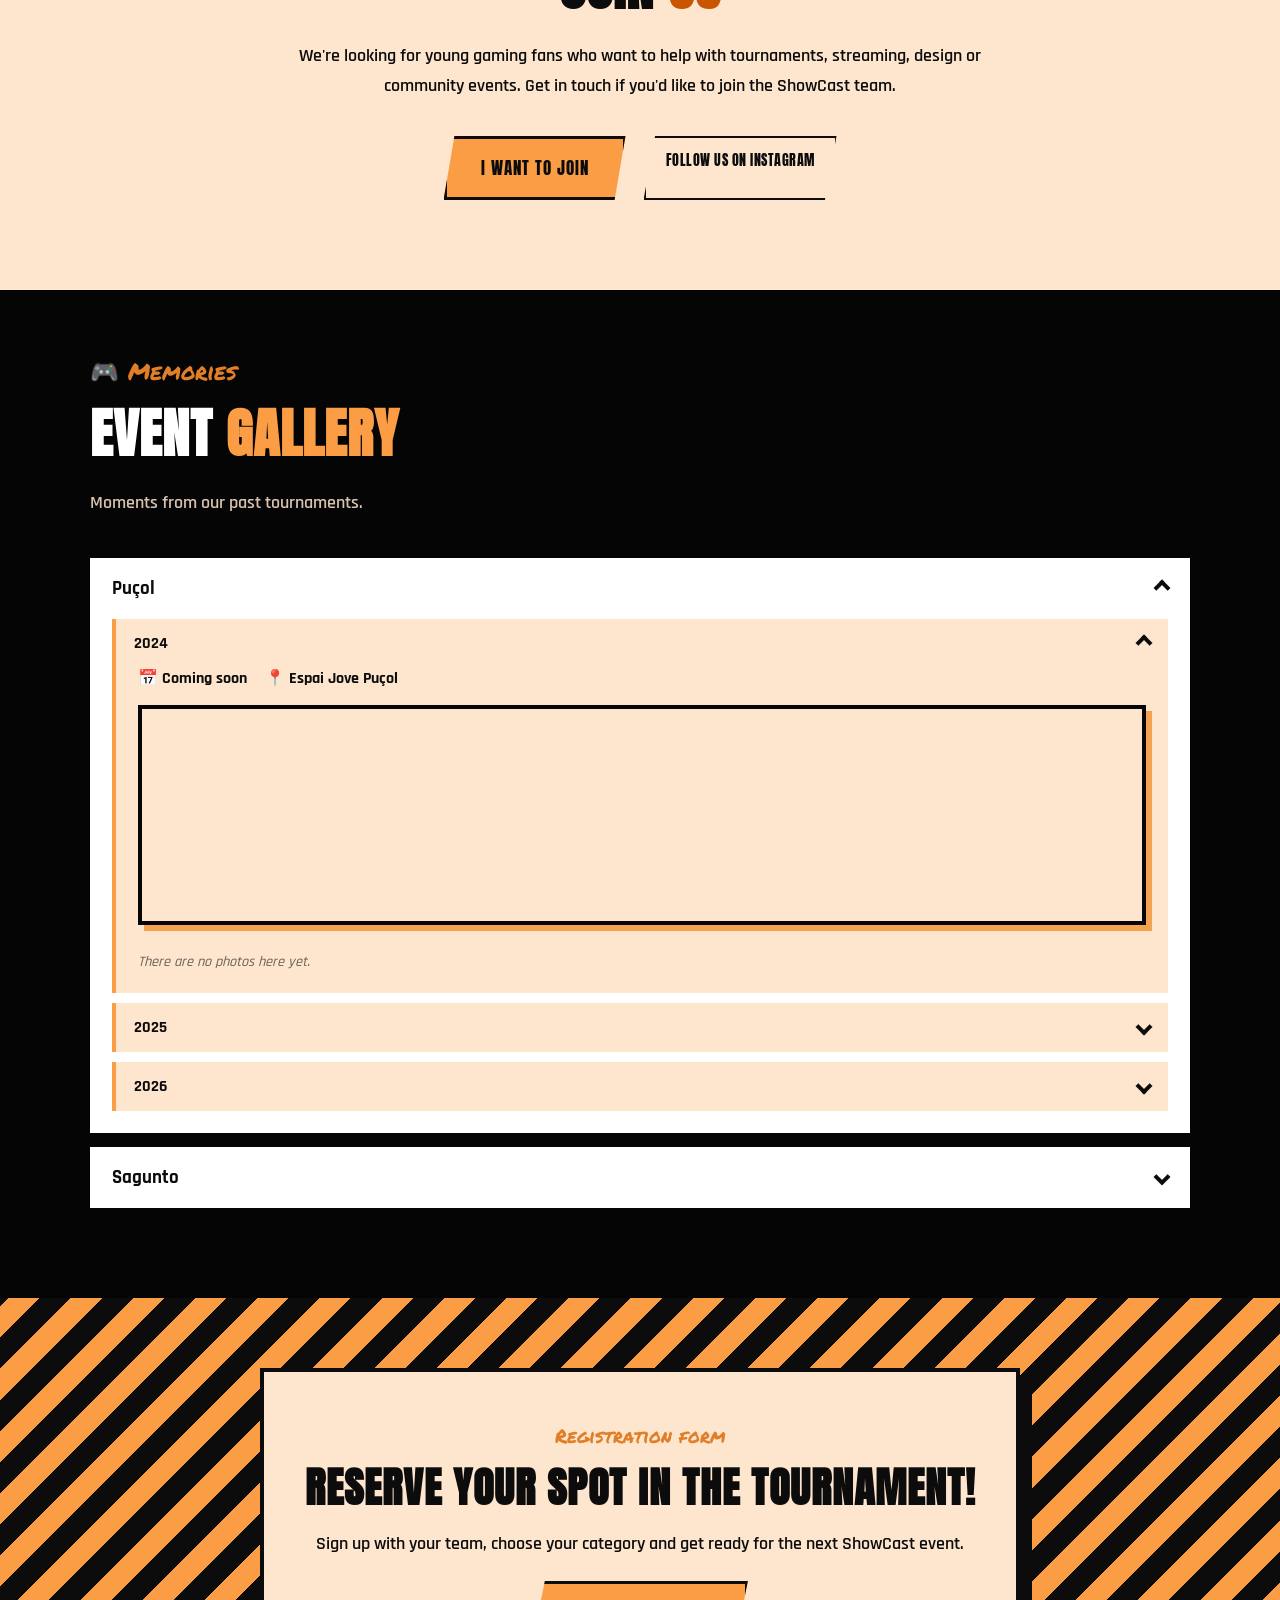
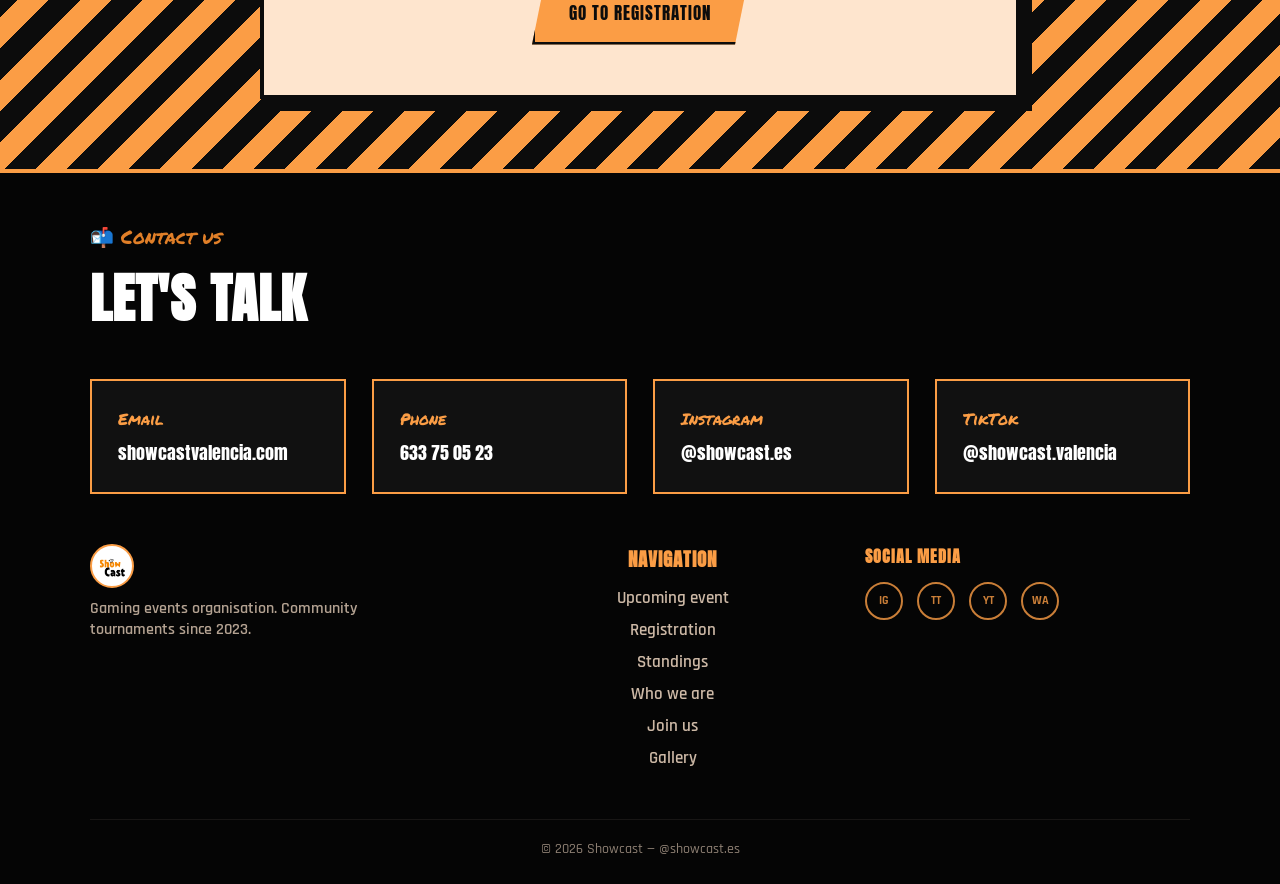
==== commit 2fab05ee: "Optimiza la galería y la carga de ShowCast Web" ====
--- a/index.html
+++ b/index.html
@@ -557,8 +557,8 @@
     transform:rotate(45deg);transition:transform .25s;
   }
   .gallery-edicion.open > .gallery-edicion-toggle .chev{transform:rotate(-135deg);}
-  .gallery-edicion-body{display:grid;grid-template-rows:0fr;transition:grid-template-rows .3s ease;}
-  .gallery-edicion.open > .gallery-edicion-body{grid-template-rows:1fr;animation:nav-window-in .2s ease-out both;transform-origin:top center;}.gallery-edicion.open > .gallery-edicion-body > div > *{animation:gallery-content-in .2s ease-out both;}.gallery-edicion.open > .gallery-edicion-body > div > *:nth-child(2){animation-delay:35ms;}.gallery-edicion.open > .gallery-edicion-body > div > *:nth-child(3){animation-delay:70ms;}.gallery-edicion.open > .gallery-edicion-body > div > *:nth-child(4){animation-delay:105ms;}@keyframes gallery-content-in{from{opacity:0;transform:scale(.86);transform-origin:top center;}to{opacity:1;transform:scale(1);transform-origin:top center;}}
+  .gallery-edicion.open > .gallery-edicion-body{animation:gallery-content-in .18s ease-out both;}
+  @keyframes gallery-content-in{from{opacity:0;transform:translateY(-4px)}to{opacity:1;transform:none}}
   .gallery-edicion-body[hidden]{display:none !important;}
   .gallery-edicion-body > div{overflow:hidden;}
   .gallery-edicion-empty{padding:0 22px 22px;font-style:italic;opacity:.6;font-size:.9rem;}
@@ -570,36 +570,6 @@
   .gallery-edicion.sub .gallery-edicion-toggle{font-size:1rem;padding:14px 18px;}
   .avatar-placeholder img{
     width:100%;height:100%;object-fit:cover;border-radius:50%;
-  }
-
-  /* ---------- PATROCINADORES ---------- */
-  .sponsor-grid{
-    display:grid;
-    grid-template-columns:repeat(auto-fit,minmax(180px,1fr));
-    gap:20px;
-    margin-top:40px;
-  }
-  .sponsor-card{
-    background:var(--blanco);
-    border:3px solid var(--negro);
-    padding:24px 18px;
-    text-align:center;
-    display:flex;
-    flex-direction:column;
-    align-items:center;
-    gap:12px;
-    transition:transform .2s;
-  }
-  .sponsor-card:hover{transform:translateY(-6px);}
-  .sponsor-card img{
-    max-height:64px;
-    width:auto;
-    max-width:100%;
-    object-fit:contain;
-  }
-  .sponsor-card .sponsor-name{
-    font-weight:700;
-    font-size:.95rem;
   }
 
   /* ---------- FORM (INSCRIPCIÓN) ---------- */
@@ -1436,6 +1406,7 @@
     nav a, .nav-dropdown-btn{font-size:.82rem;}
   }
 </style>
+<link rel="preload" href="anton.woff2" as="font" type="font/woff2" crossorigin>
 <link rel="stylesheet" href="showcast-public.css">
 <link rel="stylesheet" href="showcast-event.css">
 </head>
@@ -1491,7 +1462,7 @@
 <section class="hero" id="top">
   <div class="spray-splat splat1"></div>
   <div class="spray-splat splat2"></div>
-  <img src="assets/logo.png" alt="Showcast" class="hero-logo">
+  <img src="assets/logo.png" alt="Showcast" class="hero-logo" width="120" height="120" fetchpriority="high">
   <span class="hero-badge">Organización de eventos gaming</span>
   <h1>SHOWCAST</h1>
   <div class="subtitle">¡El escenario es tuyo!</div>
@@ -1965,6 +1936,8 @@
 
 <script src="content.js"></script>
 <script src="showcast-public-data.js"></script>
+<script src="showcast-gallery-previews.js" defer></script>
+<script src="showcast-gallery.js" defer></script>
 <script src="showcast-i18n.js"></script>
 <script src="showcast-event.js" defer></script>
 <script src="showcast-news.js" defer></script>
@@ -2097,6 +2070,17 @@
   // público (solo hace falta para escribir, desde admin.html).
   const FIREBASE_DB_URL = 'https://showcast-md-default-rtdb.europe-west1.firebasedatabase.app';
 
+  if (matchMedia('(prefers-reduced-motion: no-preference)').matches) {
+    const entrance = new IntersectionObserver(entries => {
+      for (const entry of entries) {
+        if (!entry.isIntersecting) continue;
+        entrance.unobserve(entry.target);
+        entry.target.classList.add('sc-section-enter');
+      }
+    }, {threshold: 0.04});
+    document.querySelectorAll('body > section:not(.hero) > .section-inner').forEach(section => entrance.observe(section));
+  }
+
   const clasifCache = {};
   let clasifCategoriaActual = 0;
   let clasifVistaActual = 'grupos';
@@ -2110,10 +2094,13 @@
     if (!id) return Promise.resolve(null);
     if (clasifCache[id]) return clasifCache[id];
     const endpoint = (window.SHOWCAST_CONTENT && window.SHOWCAST_CONTENT.challongeProxyEndpoint) || 'proxy/challonge.php';
-    clasifCache[id] = fetch(endpoint + '?tournament=' + encodeURIComponent(id))
+    clasifCache[id] = fetch(endpoint + '?tournament=' + encodeURIComponent(id), {signal: AbortSignal.timeout(12000)})
       .then(r => r.json())
       .then(body => (body.ok ? body : null))
-      .catch(() => null);
+      .catch(() => null).then(data => {
+        if (!data) delete clasifCache[id];
+        return data;
+      });
     return clasifCache[id];
   }
 
@@ -2262,7 +2249,9 @@
     }
   }
 
+  let clasifStarted = false;
   function clasifRenderCategoria(idx) {
+    clasifStarted = true;
     clasifCategoriaActual = idx;
     const id = (clasifCategorias[idx] || {}).torneoId;
     const vistaTabs = document.getElementById('clasifVistaTabs');
@@ -2286,12 +2275,14 @@
   // ---------- CLASIFICACIONES: iconos de Brawler (para el modal de partido) ----------
   let clasifBrawlerIcons = {};
   function clasifNormBrawler(s) { return String(s || '').toLowerCase().replace(/[^a-z0-9]/g, ''); }
-  fetch('assets/brawlers.json').then(r => r.json()).then(list => {
-    // brawlers.json guarda las rutas de icono relativas a una página que vive
-    // UN nivel por debajo de la raíz (enfrentamientos/, historial/) — index.html
-    // vive en la raíz, así que hay que quitar el "../" inicial.
-    (list || []).forEach(b => { clasifBrawlerIcons[clasifNormBrawler(b.name)] = (b.icon || '').replace(/^\.\.\//, ''); });
-  }).catch(() => {});
+  let brawlerIconsRequest;
+  function loadBrawlerIcons() {
+    return brawlerIconsRequest ??= fetch('assets/brawlers.json')
+      .then(r => { if (!r.ok) throw new Error(); return r.json(); })
+      .then(list => {
+        list.forEach(b => { clasifBrawlerIcons[clasifNormBrawler(b.name)] = (b.icon || '').replace(/^\.\.\//, ''); });
+      }).catch(() => { brawlerIconsRequest = undefined; });
+  }
 
   function clasifJugadorCardHtml(p) {
     const primerBrawler = (p.brawler || '').split('/')[0];
@@ -2368,11 +2359,19 @@
 
     const localMatch = clasifLocalActual.matches && clasifLocalActual.matches[matchId];
     const juegos = localMatch && localMatch.juegos;
-    document.getElementById('partidoModalJuegos').innerHTML = (juegos && juegos.length)
-      ? juegos.map(clasifJuegoHtml).join('')
-      : '<p class="hint" style="padding:16px 0;">Sin datos de Brawl Stars cruzados para este partido todavía.</p>';
-
-    document.getElementById('partidoModalOverlay').classList.add('open');
+    const overlay = document.getElementById('partidoModalOverlay');
+    const gameList = document.getElementById('partidoModalJuegos');
+    overlay.dataset.matchId = matchId;
+    overlay.classList.add('open');
+    if (!juegos?.length) {
+      gameList.innerHTML = '<p class="hint" style="padding:16px 0;">Sin datos de Brawl Stars cruzados para este partido todavía.</p>';
+      return;
+    }
+    const renderGames = () => { gameList.innerHTML = juegos.map(clasifJuegoHtml).join(''); };
+    renderGames();
+    loadBrawlerIcons().then(() => {
+      if (overlay.classList.contains('open') && overlay.dataset.matchId === String(matchId)) renderGames();
+    });
   }
 
   // ---------- CLASIFICACIONES: visor de perfil de jugador ----------
@@ -2580,12 +2579,15 @@
     });
   });
 
-  clasifRenderCategoria(0);
-
-  function youtubeEmbedUrl(url){
-    if(!url) return '';
-    const m = url.match(/(?:youtu\.be\/|youtube\.com\/(?:watch\?v=|embed\/|shorts\/))([a-zA-Z0-9_-]{6,15})/);
-    return m ? 'https://www.youtube.com/embed/' + m[1] : '';
+  if (!clasifCategorias[0]?.torneoId) {
+    clasifRenderCategoria(0);
+  } else {
+    const classification = new IntersectionObserver(([entry]) => {
+      if (!entry.isIntersecting) return;
+      classification.disconnect();
+      if (!clasifStarted) clasifRenderCategoria(0);
+    }, {rootMargin: '300px 0px'});
+    classification.observe(document.getElementById('clasificaciones'));
   }
 
   // ---------- GALERÍA: menú de descarga (original / mediana / pequeña) ----------
@@ -2609,14 +2611,18 @@
   }
 
   function generarVersionReducida(img, escala, calidadJpeg){
-    return new Promise(resolve => {
+    return new Promise((resolve, reject) => {
       const w = Math.max(1, Math.round(img.naturalWidth * escala));
       const h = Math.max(1, Math.round(img.naturalHeight * escala));
       const canvas = document.createElement('canvas');
       canvas.width = w;
       canvas.height = h;
       canvas.getContext('2d').drawImage(img, 0, 0, w, h);
-      canvas.toBlob(blob => resolve({ blob, w, h }), 'image/jpeg', calidadJpeg);
+      canvas.toBlob(blob => {
+        canvas.width = canvas.height = 0;
+        if (blob) resolve({blob, w, h});
+        else reject(new Error('No se pudo crear una versión de la foto'));
+      }, 'image/jpeg', calidadJpeg);
     });
   }
 
@@ -2651,19 +2657,24 @@
     });
   }
 
+  let galleryDownloadRequest = 0;
   async function abrirMenuDescarga(src){
+    const requestId = ++galleryDownloadRequest;
     const overlay = document.getElementById('descargaModalOverlay');
     overlay.classList.add('open');
     document.getElementById('descargaOpciones').innerHTML = '<div class="spinner"></div>';
 
+    let objectUrl;
     try {
-      const img = await cargarImagen(src);
-      const extensionOriginal = (src.split('.').pop() || 'jpg').toLowerCase();
-      const [origBlob, mediana, pequena] = await Promise.all([
-        fetch(src).then(r => r.blob()),
-        generarVersionReducida(img, 0.8, 0.85),
-        generarVersionReducida(img, 0.6, 0.75)
-      ]);
+      const response = await fetch(src);
+      if (!response.ok) throw new Error('Imagen no disponible');
+      const origBlob = await response.blob();
+      const extensionOriginal = (origBlob.type.split('/')[1] || 'jpeg').replace('jpeg', 'jpg');
+      objectUrl = URL.createObjectURL(origBlob);
+      const img = await cargarImagen(objectUrl);
+      const mediana = await generarVersionReducida(img, 0.8, 0.85);
+      const pequena = await generarVersionReducida(img, 0.6, 0.75);
+      if (!overlay.classList.contains('open') || requestId !== galleryDownloadRequest) return;
       pintarOpcionesDescarga([
         {
           etiqueta: 'Original',
@@ -2682,13 +2693,17 @@
         }
       ]);
     } catch (err) {
-      document.getElementById('descargaOpciones').innerHTML = '<p class="hint">No se ha podido preparar la descarga de esta imagen.</p>';
+      if (requestId === galleryDownloadRequest) {
+        document.getElementById('descargaOpciones').innerHTML = '<p class="hint">No se ha podido preparar la descarga de esta imagen.</p>';
+      }
+    } finally {
+      if (objectUrl) URL.revokeObjectURL(objectUrl);
     }
   }
 
   document.getElementById('galleryAccordion').addEventListener('click', e => {
-    const img = e.target.closest('.gallery-tile-photo img');
-    if (img) abrirMenuDescarga(img.getAttribute('src'));
+    const tile = e.target.closest('[data-gallery-original]');
+    if (tile) abrirMenuDescarga(tile.dataset.galleryOriginal);
   });
   document.getElementById('descargaModalClose').addEventListener('click', () => {
     document.getElementById('descargaModalOverlay').classList.remove('open');
@@ -2855,128 +2870,6 @@
       }
     }
 
-    const galeriaLocal = Array.isArray(data.galeriaEdiciones) && data.galeriaEdiciones.length
-      ? data.galeriaEdiciones
-      : (Array.isArray(data.galeria) && data.galeria.length ? [{ titulo: 'Galería', items: data.galeria }] : []);
-
-    function renderGallery(galeriaEdiciones){
-      const wrap = document.getElementById('galleryAccordion');
-      if(!galeriaEdiciones.length){ wrap.replaceChildren(); return; }
-      const previous = new Map([...wrap.querySelectorAll('[data-gallery-key]')].map(el =>
-        [el.dataset.galleryKey, el.classList.contains('open')]));
-
-      // Cada edición real (año) se agrupa bajo su ciudad — dos categorías
-      // principales (Puçol / Sagunto) con los años como subdivisión interna.
-      const ciudades = [];
-      const porCiudad = Object.create(null);
-      galeriaEdiciones.forEach(edicion => {
-        const ciudad = edicion.ciudad || 'Sin ciudad';
-        if(!(ciudad in porCiudad)){ porCiudad[ciudad] = []; ciudades.push(ciudad); }
-        porCiudad[ciudad].push(edicion);
-      });
-
-      function edicionCuerpoHtml(edicion){
-        const items = Array.isArray(edicion.items) ? edicion.items : [];
-        const tilesHtml = items.map(item => {
-          let media, esFoto = false;
-          if(item.tipo === 'youtube'){
-            const embedUrl = youtubeEmbedUrl(item.src);
-            media = embedUrl
-              ? `<iframe loading="lazy" src="${embedUrl}" title="${esc(item.caption || 'Vídeo de YouTube')}" allow="accelerometer; autoplay; clipboard-write; encrypted-media; gyroscope; picture-in-picture" allowfullscreen></iframe>`
-              : '';
-          } else if(item.tipo === 'video'){
-            media = `<video src="${esc(item.src)}" muted loop playsinline autoplay></video>`;
-          } else {
-            esFoto = true;
-            media = `<img src="${esc(item.src)}" alt="${esc(item.caption || 'Foto Showcast')}" loading="lazy">`;
-          }
-          // Las fotos (no vídeos/YouTube) abren el menú de descarga al pulsarlas.
-          return `<div class="gallery-tile has-photo${esFoto ? ' gallery-tile-photo' : ''}">${media}${item.caption ? `<span data-i18n-skip>${esc(item.caption)}</span>` : ''}</div>`;
-        }).join('');
-        const galleryHtml = items.length
-          ? `<div class="gallery-grid">${tilesHtml}</div>`
-          : `<p class="gallery-edicion-empty">Todavía no hay fotos en este apartado.</p>`;
-        const mapaHtml = edicion.ubicacion
-          ? `<div class="edicion-map"><iframe src="https://www.google.com/maps?q=${encodeURIComponent(edicion.ubicacion + ', Valencia')}&output=embed" loading="lazy" title="Mapa ${esc(edicion.ubicacion)}"></iframe></div>`
-          : '';
-        return `
-          <div class="edicion-meta">
-            <span>${/^\d{4}-\d{2}-\d{2}$/.test(edicion.fecha)
-              ? '📅 <time data-i18n-date="' + esc(edicion.fecha) + '" datetime="' + esc(edicion.fecha) + '">' + esc(edicion.fecha) + '</time>'
-              : '📅 ' + esc(edicion.fecha || 'Próximamente')}</span>
-            ${edicion.ubicacion ? `<span>📍 ${esc(edicion.ubicacion)}</span>` : ''}
-          </div>
-          ${mapaHtml}
-          ${galleryHtml}`;
-      }
-
-      function edicionHtml(edicion, abierta, key){
-        return `
-        <div class="gallery-edicion sub${abierta ? ' open' : ''}" data-gallery-key="${esc(key)}">
-          <button type="button" class="gallery-edicion-toggle" aria-expanded="${abierta ? 'true' : 'false'}">
-            <span${edicion.anio || edicion.titulo ? ' data-i18n-skip' : ''}>${esc(edicion.anio || edicion.titulo || 'Sin título')}</span>
-            <span class="chev" aria-hidden="true"></span>
-          </button>
-          <div class="gallery-edicion-body"><div>${edicionCuerpoHtml(edicion)}</div></div>
-        </div>`;
-      }
-
-      wrap.innerHTML = ciudades.map((ciudad, idx) => {
-        const edicionesCiudad = porCiudad[ciudad];
-        const cityKey = JSON.stringify([ciudad]);
-        const cityOpen = previous.get(cityKey) ?? idx === 0;
-        const counts = new Map();
-        const subAccordionHtml = edicionesCiudad.map((edicion, i) => {
-          const title = edicion.anio || edicion.titulo;
-          const occurrence = counts.get(title) || 0;
-          counts.set(title, occurrence + 1);
-          const key = JSON.stringify([ciudad, title, occurrence]);
-          return edicionHtml(edicion, previous.get(key) ?? (idx === 0 && i === 0), key);
-        }).join('');
-        return `
-        <div class="gallery-edicion${cityOpen ? ' open' : ''}" data-gallery-key="${esc(cityKey)}">
-          <button type="button" class="gallery-edicion-toggle" aria-expanded="${cityOpen ? 'true' : 'false'}">
-            <span${ciudad !== "Sin ciudad" ? " data-i18n-skip" : ""}>${esc(ciudad)}</span>
-            <span class="chev" aria-hidden="true"></span>
-          </button>
-          <div class="gallery-edicion-body"><div>
-            <div class="gallery-accordion nested">${subAccordionHtml}</div>
-          </div></div>
-        </div>`;
-      }).join('');
-
-      wrap.querySelectorAll('.gallery-edicion').forEach(edicion => {
-        const btn = edicion.querySelector(':scope > .gallery-edicion-toggle');
-        const body = edicion.querySelector(':scope > .gallery-edicion-body');
-        const inicialmenteAbierta = edicion.classList.contains('open');
-        btn.setAttribute('aria-expanded', String(inicialmenteAbierta));
-        body.hidden = !inicialmenteAbierta;
-        btn.addEventListener('click', e => {
-          e.preventDefault();
-          e.stopPropagation();
-          const isOpen = edicion.classList.toggle('open');
-          body.hidden = !isOpen;
-          btn.setAttribute('aria-expanded', String(isOpen));
-        });
-      });
-    }
-
-    let openedAlbum = false;
-    window.ShowCastPublicData.subscribeGallery(ediciones => {
-      renderGallery([...galeriaLocal, ...ediciones]);
-      const album = new URLSearchParams(location.search).get('album');
-      if (!album || openedAlbum || location.hash !== '#galeria') return;
-      const edition = [...document.querySelectorAll('.gallery-edicion.sub[data-gallery-key]')]
-        .find(node => node.dataset.galleryKey === album);
-      if (!edition) return;
-      openedAlbum = true;
-      const city = edition.parentElement.closest('.gallery-edicion');
-      for (const entry of [city, edition]) {
-        if (entry && !entry.classList.contains('open')) entry.querySelector(':scope > button').click();
-      }
-      requestAnimationFrame(() => edition.scrollIntoView({block: 'center'}));
-    });
-
     if(Array.isArray(data.equipo) && data.equipo.length){
       const grid = document.getElementById('teamGrid');
       const presentationKeys = new Set(teamPresentations.map(person => person.key));
--- a/showcast-public.css
+++ b/showcast-public.css
@@ -3,7 +3,7 @@
 @font-face {font-family:Rajdhani;src:url("rajdhani-500.woff2") format("woff2");font-weight:500;font-display:swap;}
 @font-face {font-family:Rajdhani;src:url("rajdhani-600.woff2") format("woff2");font-weight:600;font-display:swap;}
 @font-face {font-family:Rajdhani;src:url("rajdhani-bold.woff2") format("woff2");font-weight:700;font-display:swap;}
-
+
 /* Adaptación de los componentes existentes a pantallas táctiles y estrechas. */
 :root {
   --touch-size: 44px;
@@ -83,7 +83,7 @@
 #languageMenu button[aria-pressed="true"],
 #languageMenu button:hover { background: var(--naranja); }
 #languageMenu button:focus-visible { outline-offset: -4px; }
-
+
 @media (max-width: 800px) {
   #languageMenu { margin-top: 6px; }
   .nav-wrap {
@@ -166,7 +166,7 @@
   .hero-ctas { gap: 10px; margin-top: 24px; }
   .section-title { font-size: clamp(1.7rem, 6vw, 2.85rem); overflow-wrap: anywhere; }
   .section-lead { font-size: 1.08rem; }
-  .grid, .pillars, .team-grid, .contact-grid, .sponsor-grid { gap: 14px; }
+  .grid, .pillars, .team-grid, .contact-grid { gap: 14px; }
   .grid { grid-template-columns: repeat(auto-fit, minmax(min(100%, 240px), 1fr)); }
   .gallery-grid { grid-template-columns: repeat(auto-fit, minmax(min(100%, 160px), 1fr)); gap: 10px; }
   .gallery-edicion-toggle, .gallery-edicion.sub .gallery-edicion-toggle { min-height: var(--touch-size); }
@@ -223,4 +223,49 @@
 }
 @media (prefers-reduced-motion: reduce) {
   #siteNav { transition: none; }
-}
+}
+
+/* Los álbumes se montan al abrirse. Las fotos conservan el formato de las tarjetas existentes. */
+.gallery-tile-photo { width: 100%; font-family: inherit; appearance: none; }
+.gallery-tile-photo [hidden], .gallery-edicion-toggle [hidden] { display: none !important; }
+.gallery-tile-photo:focus-visible { outline-offset: -5px; }
+.gallery-tile-photo:disabled { cursor: default; }
+.gallery-edicion-toggle .gallery-new, .gallery-tile.has-photo .gallery-new, .gallery-tile.has-photo .gallery-cover-label {
+  display: inline-flex;
+  position: static;
+  flex: none;
+  width: max-content;
+  padding: 3px 7px;
+  align-items: center;
+  gap: 3px;
+  background: var(--naranja);
+  color: var(--negro);
+  font-family: Rajdhani, sans-serif;
+  font-size: .86rem;
+  font-weight: 700;
+  line-height: 1;
+  text-transform: uppercase;
+}
+.gallery-edicion-toggle .gallery-new { margin-inline-start: auto; }
+.gallery-tile.has-photo .gallery-new, .gallery-tile.has-photo .gallery-cover-label {
+  position: absolute;
+  top: 6px;
+  bottom: auto;
+  z-index: 3;
+}
+.gallery-tile.has-photo .gallery-new { left: 6px; right: auto; }
+.gallery-tile.has-photo .gallery-cover-label { right: 6px; left: auto; }
+.gallery-new::before { content: '★'; }
+.gallery-tile.has-photo .gallery-image-error { background: var(--negro); padding: 8px; }
+@media (prefers-reduced-motion: no-preference) {
+  .btn:active, .burger:active, .gallery-edicion-toggle:active { transform: scale(.985); }
+  .sc-section-enter { animation: sc-section-in .24s ease-out both; }
+}
+@keyframes sc-section-in {
+  from { opacity: .65; transform: translateY(5px); }
+  to { opacity: 1; transform: none; }
+}
+@media (prefers-reduced-motion: reduce) {
+  html { scroll-behavior: auto; }
+  .btn, .gallery-edicion-toggle .chev, .gallery-tile-photo img { transition: none; }
+}
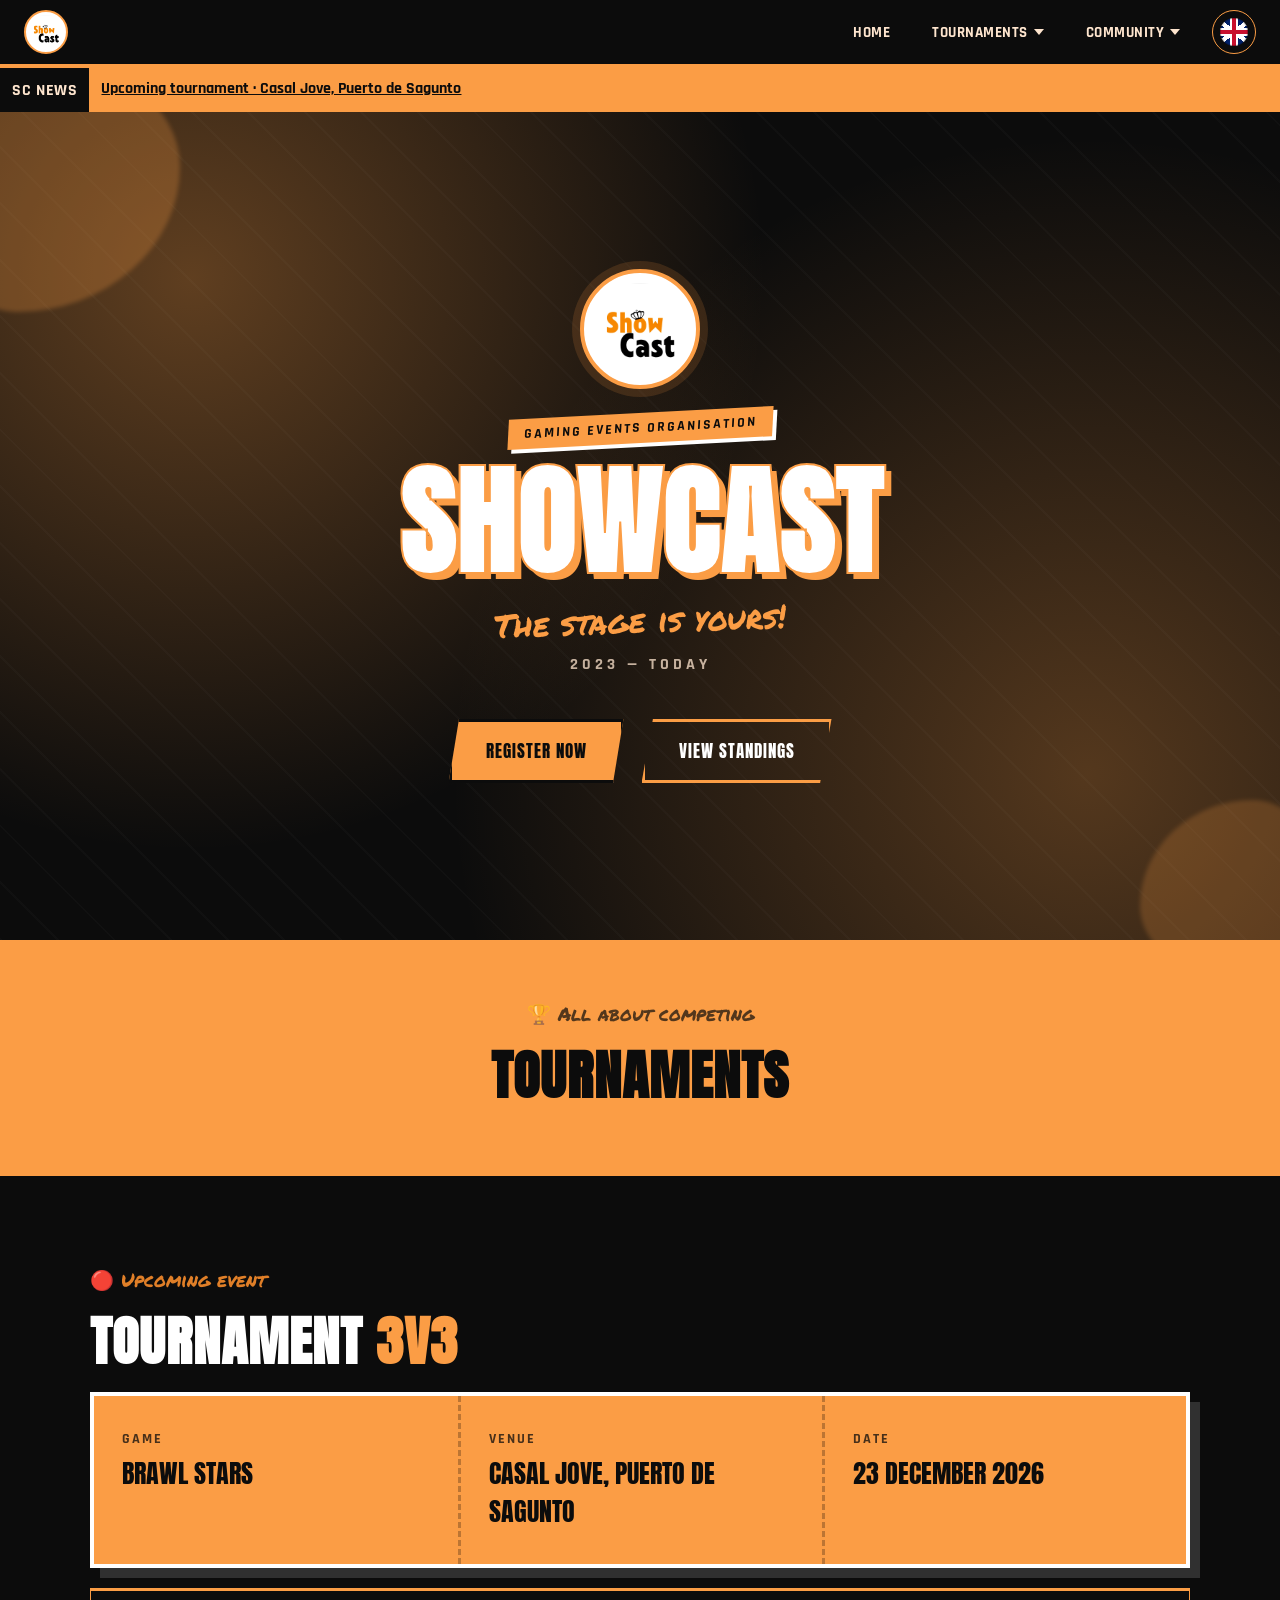
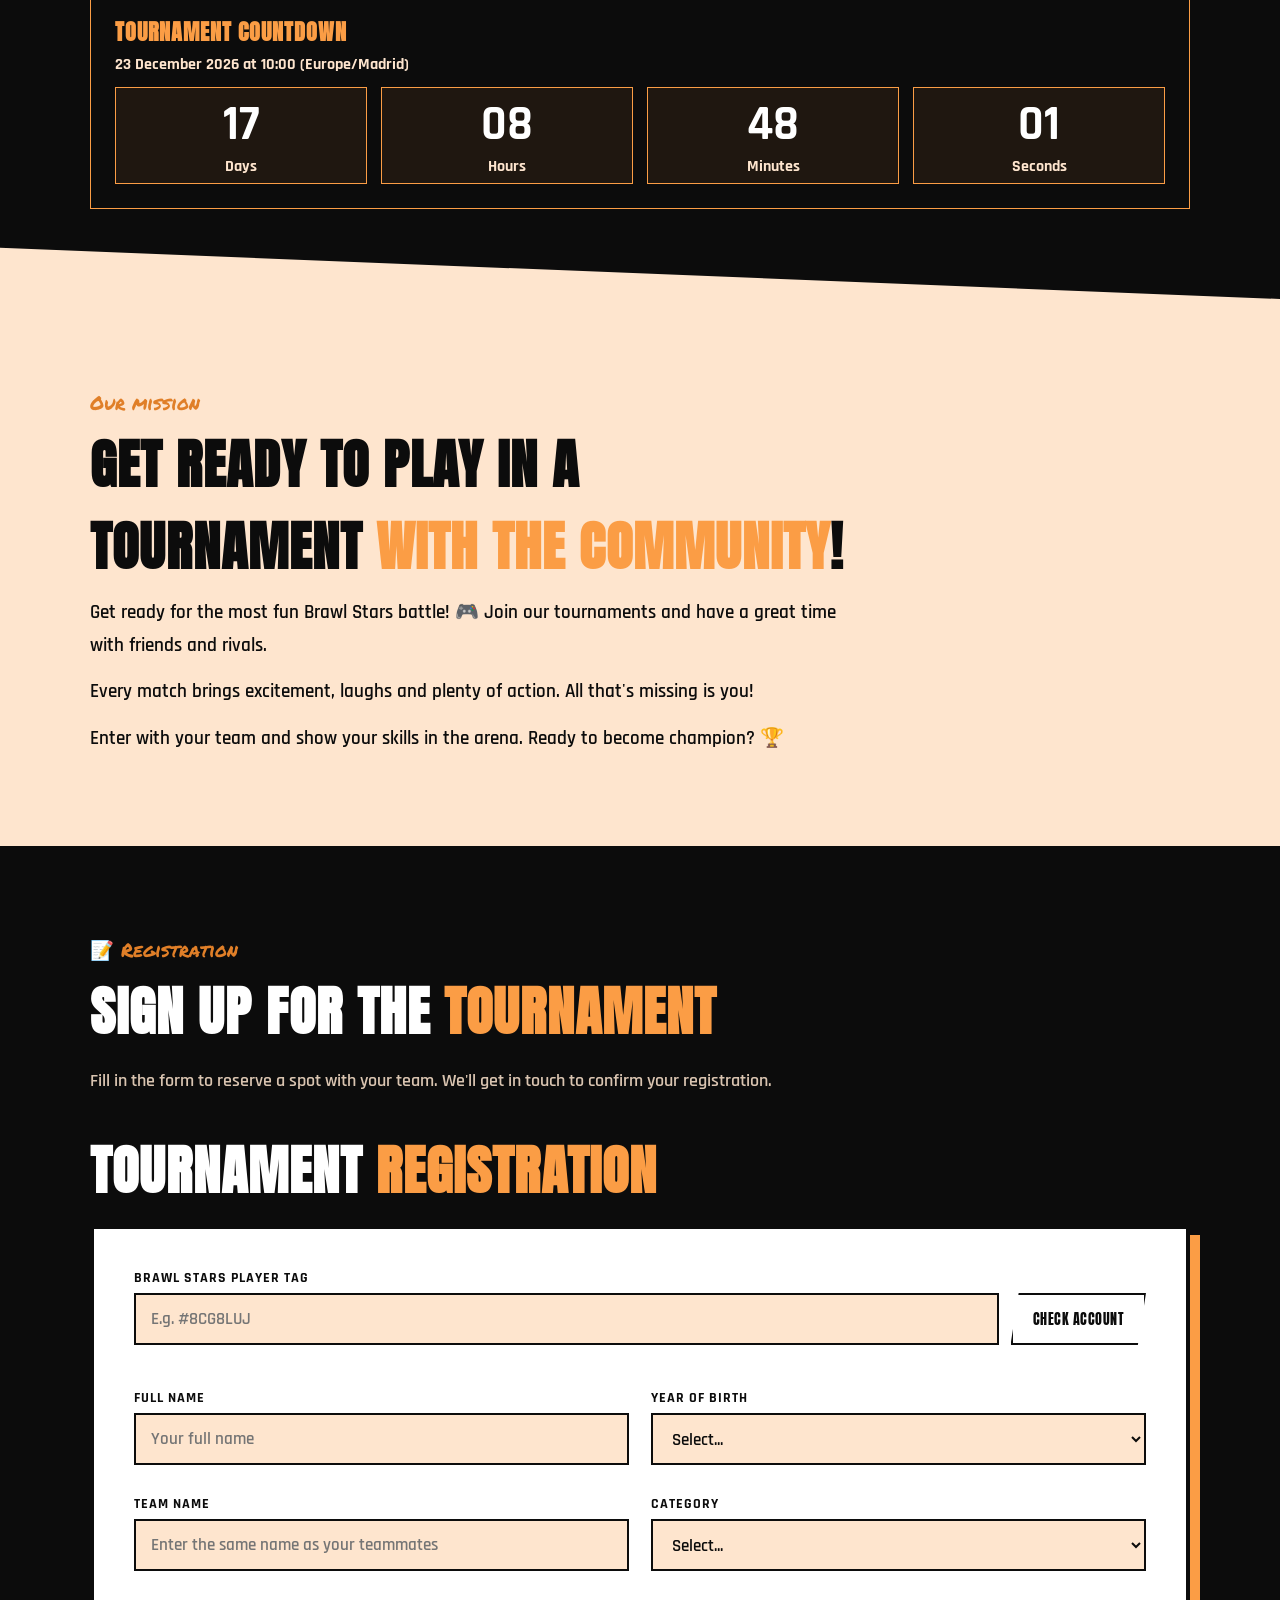
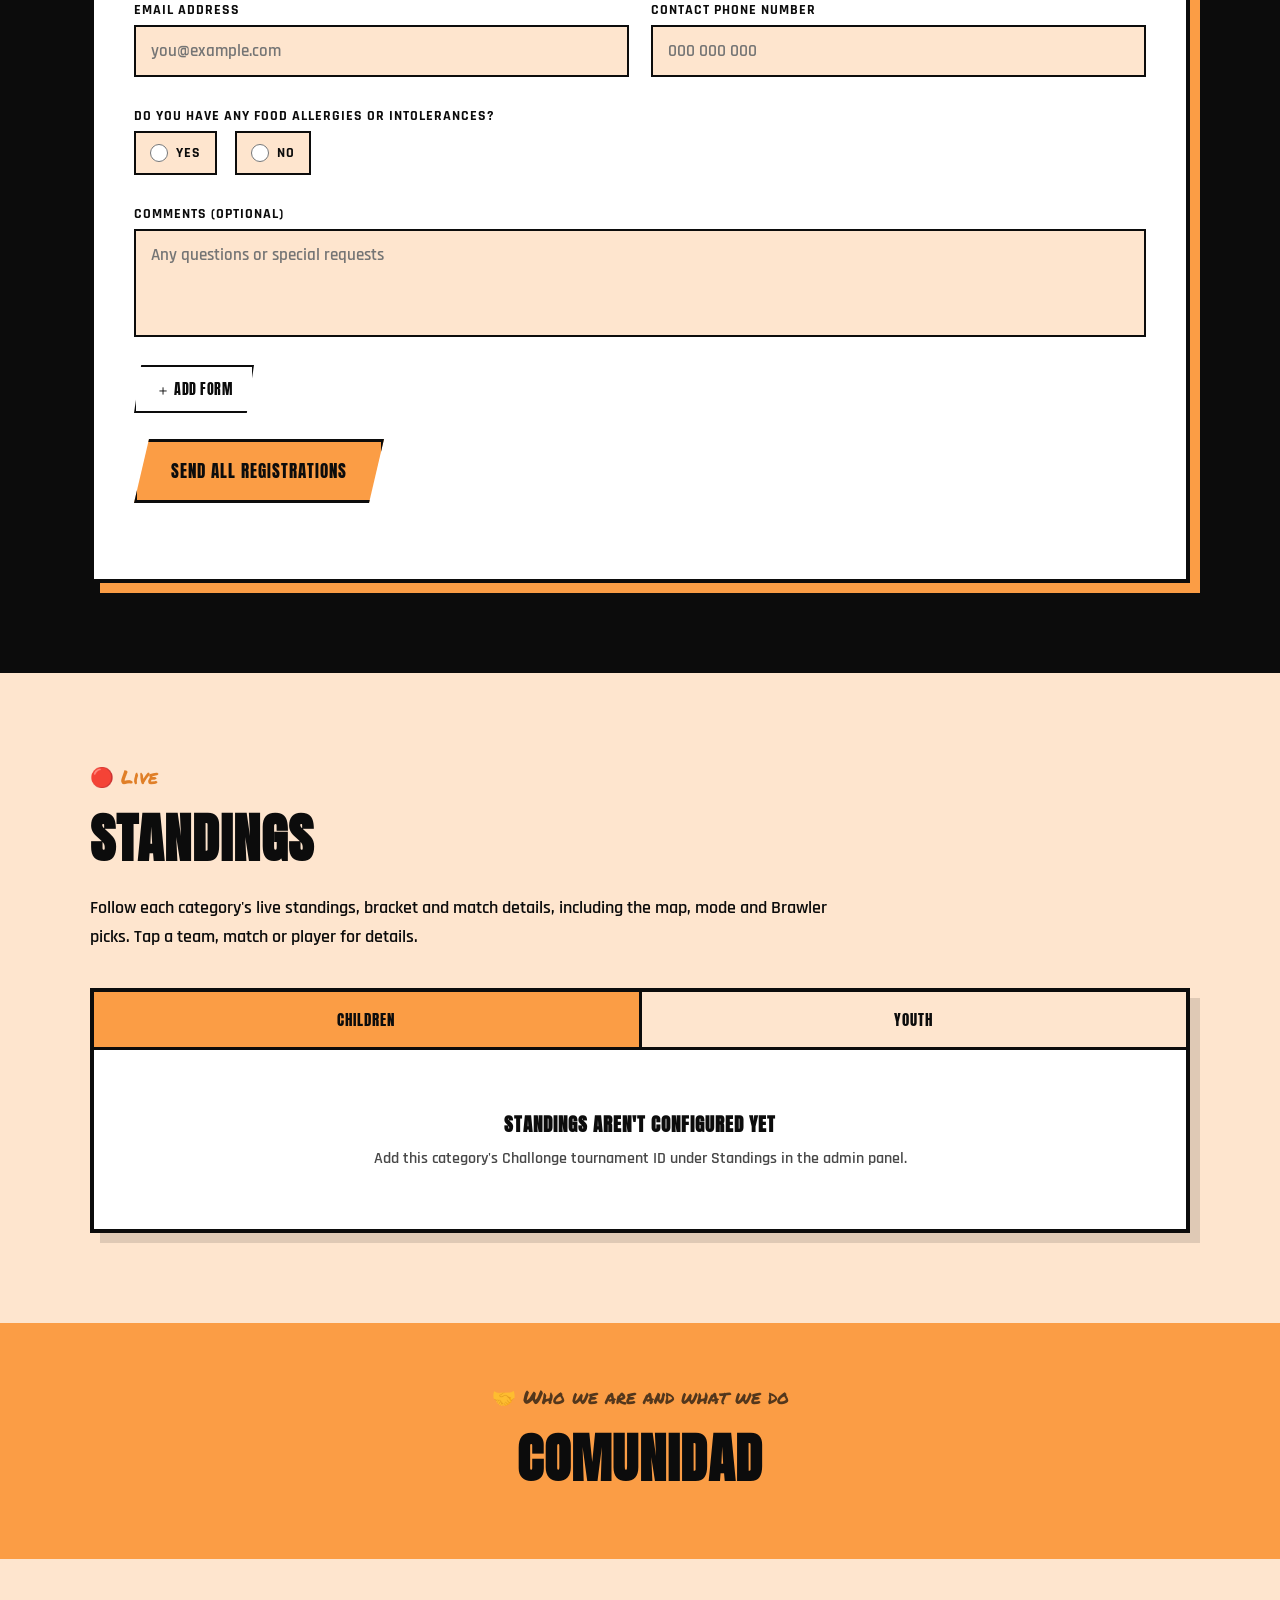
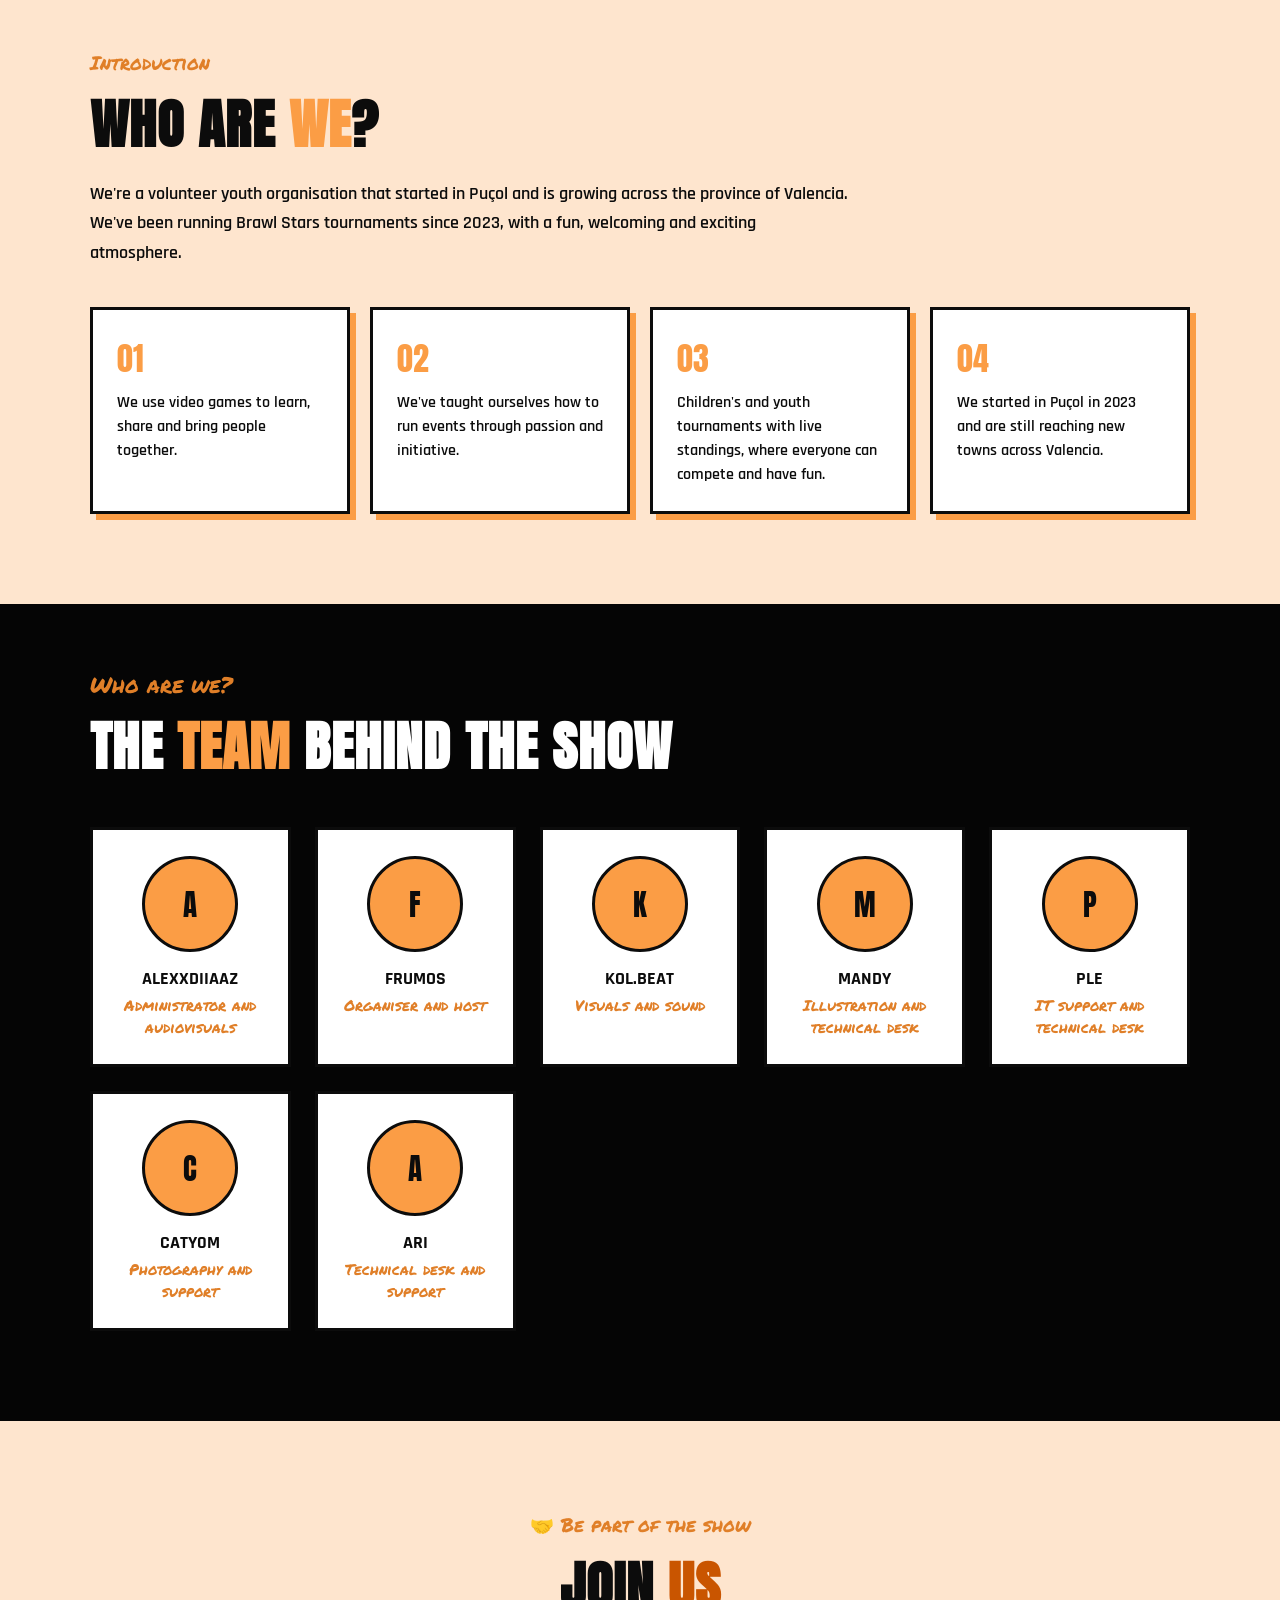
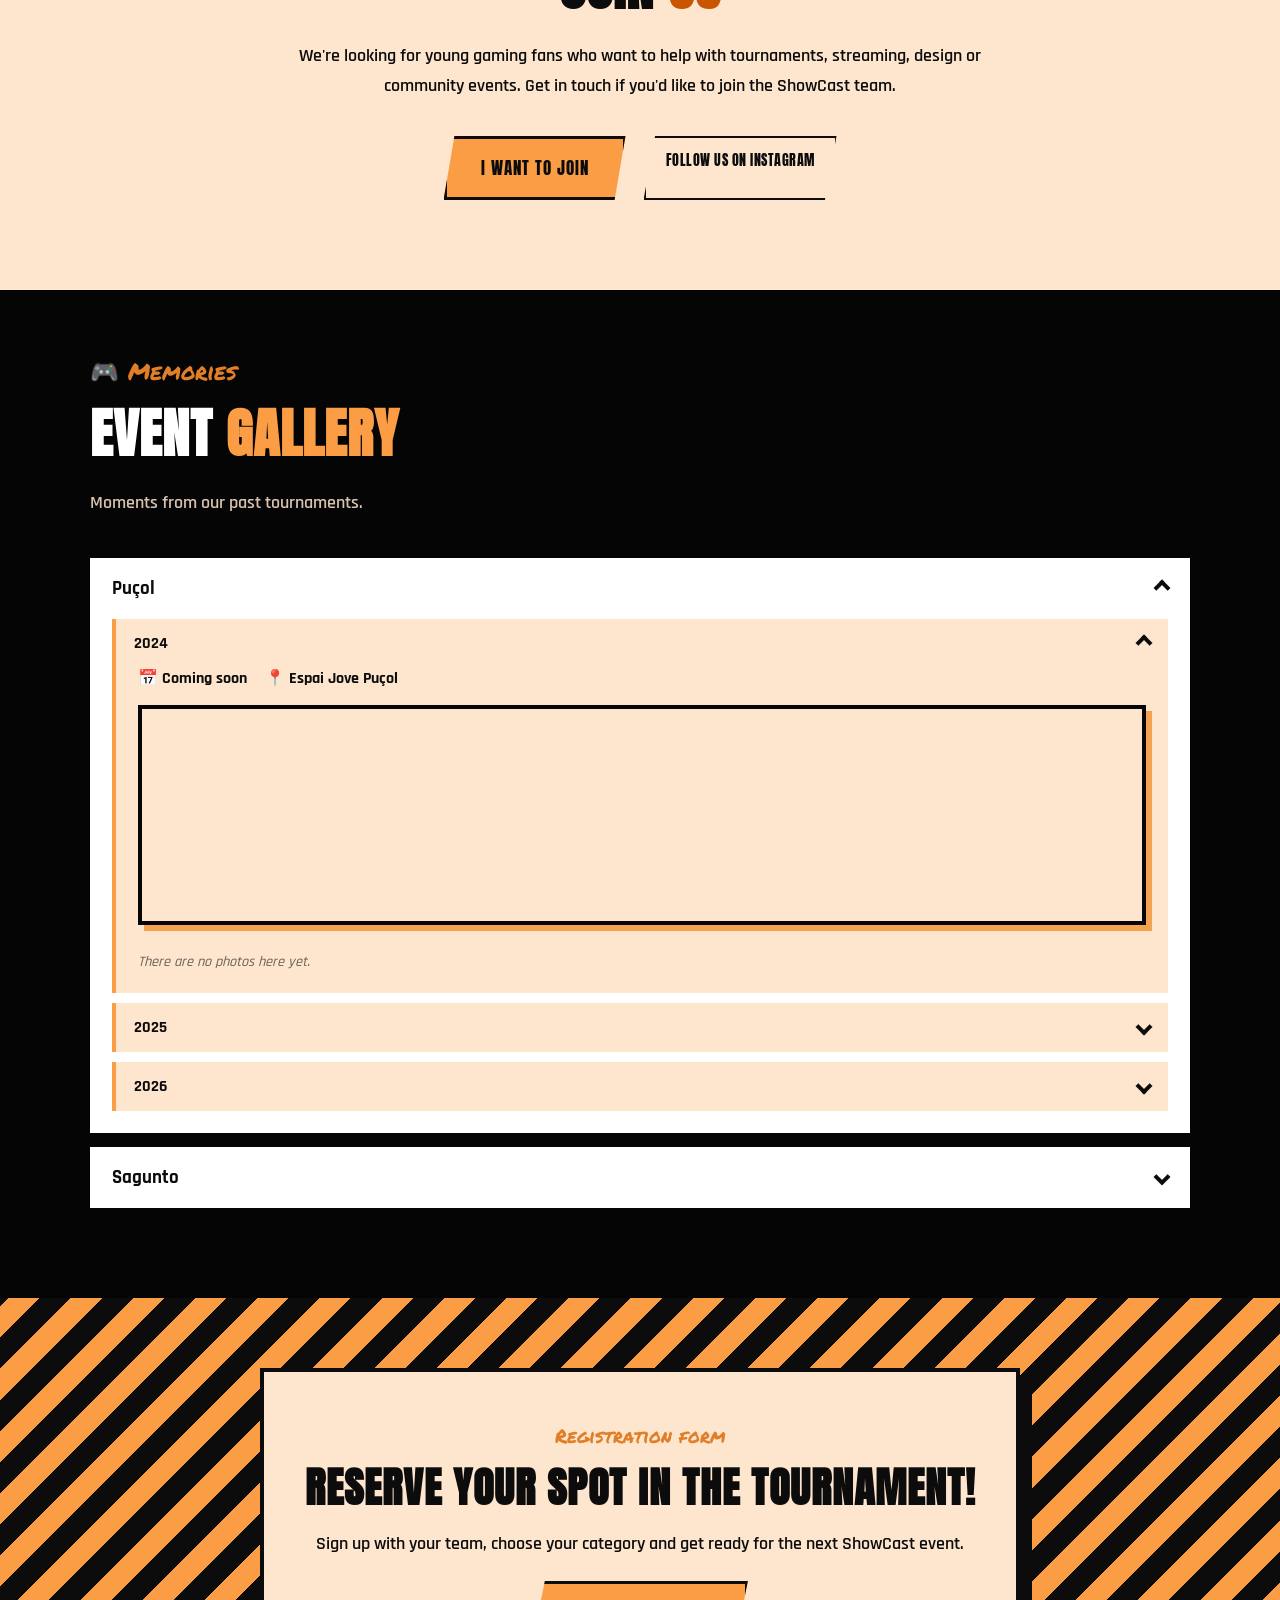
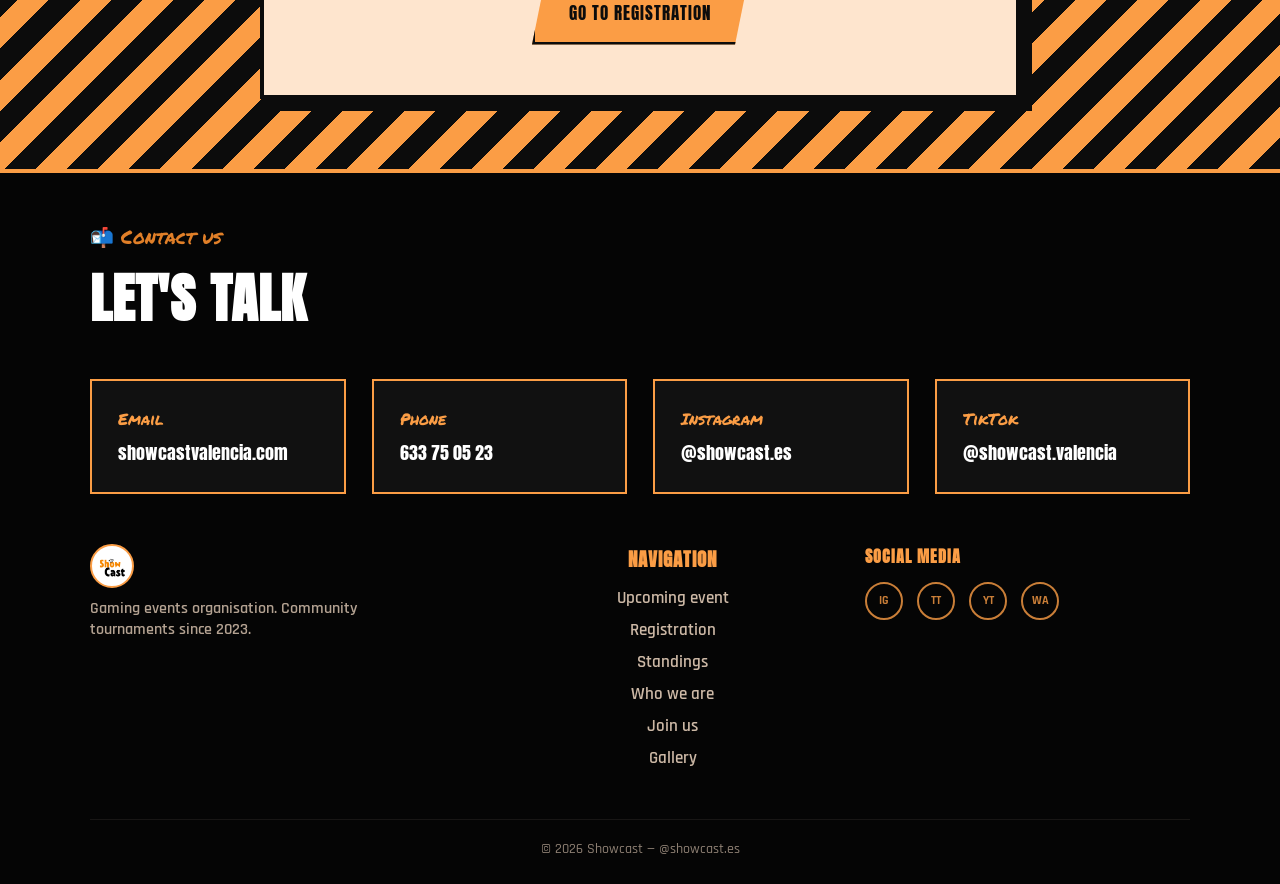
==== commit e693aef6: "Conecta la cuenta atrás con el torneo de ShowCast Admin" ====
--- a/index.html
+++ b/index.html
@@ -1501,6 +1501,7 @@
     </div>
     <div class="public-countdown" id="eventCountdown" data-i18n-skip>
       <h3 id="countdownGoal">Cuenta atrás del torneo</h3>
+      <p data-countdown-subtitle hidden></p>
       <p data-countdown-status>Fecha y hora por confirmar.</p>
       <time hidden></time>
       <div class="public-countdown-grid" data-countdown-clock role="timer" aria-labelledby="countdownGoal" hidden>
--- a/showcast-event.css
+++ b/showcast-event.css
@@ -58,3 +58,4 @@
   color: var(--blanco);
 }
 .public-countdown-grid span { font-size: clamp(.74rem, 2.5vw, 1rem); font-weight: 700; }
+.public-countdown[hidden] { display: none; }
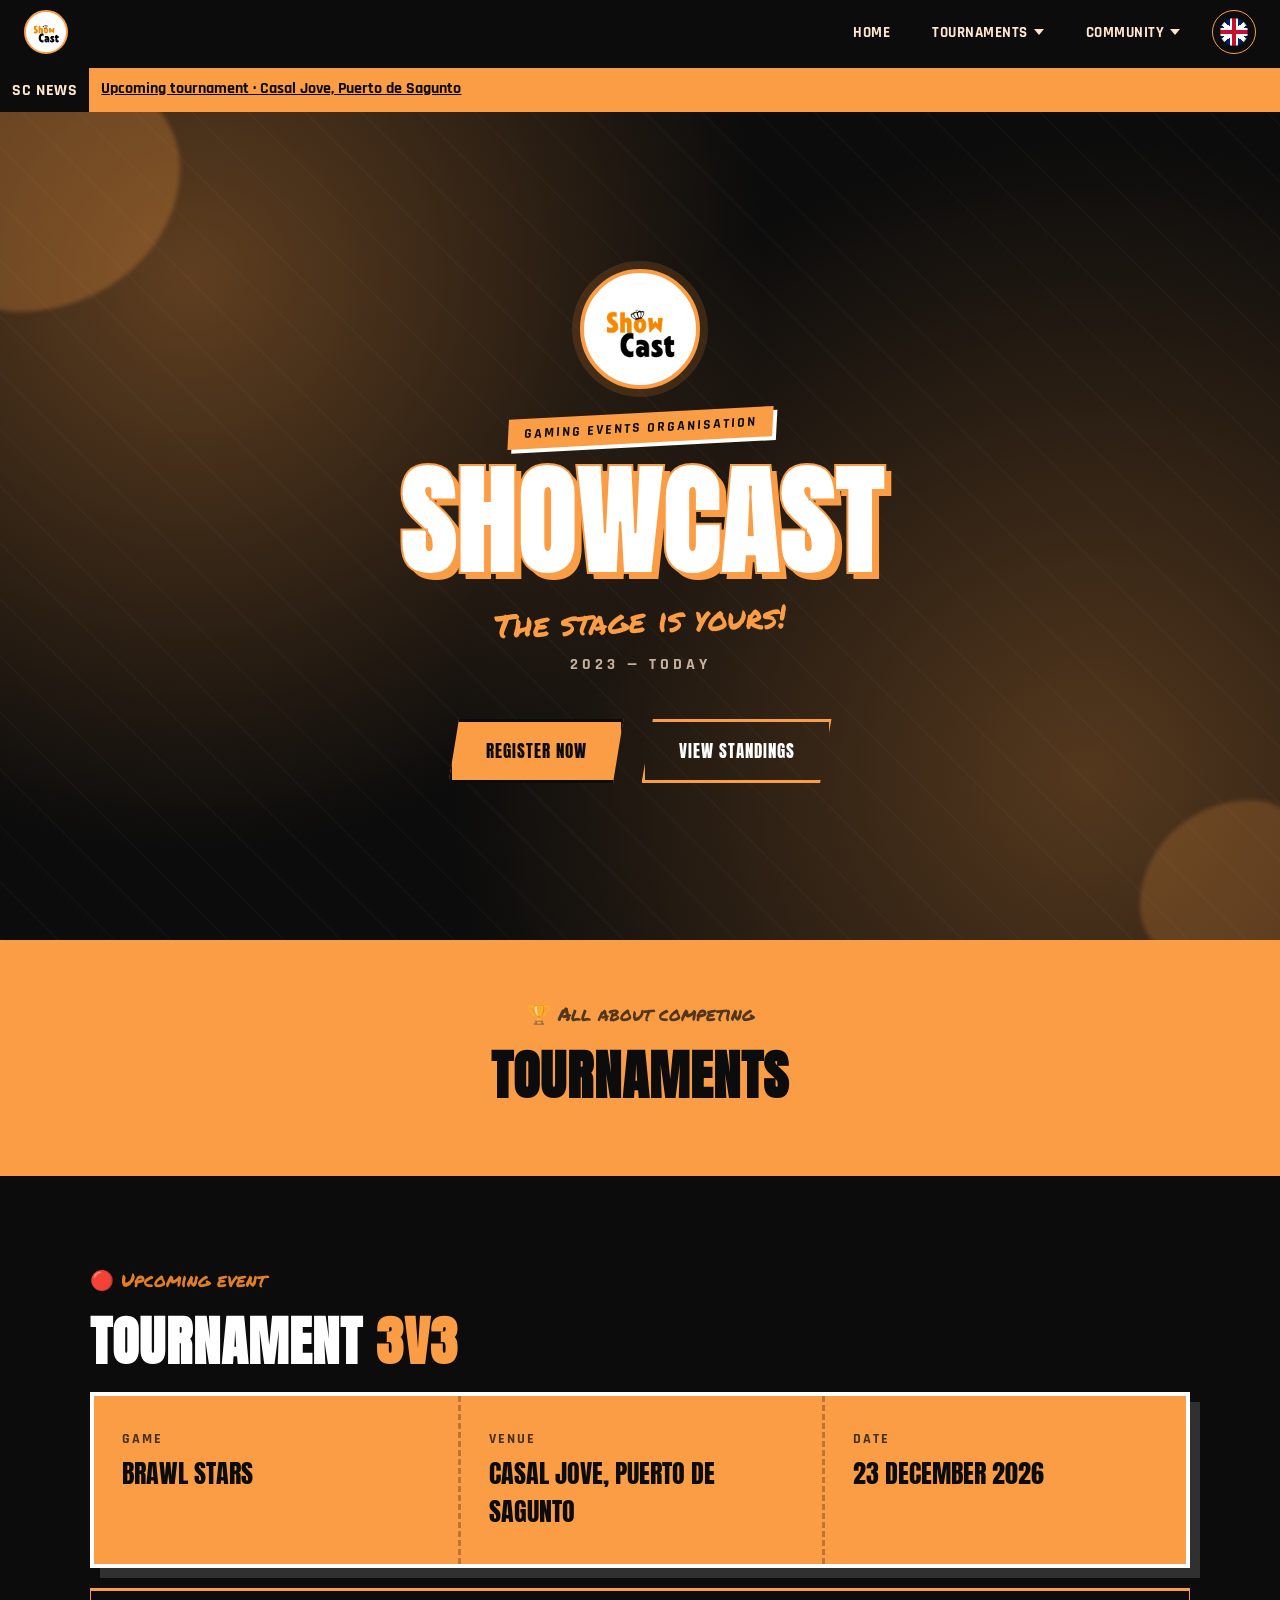
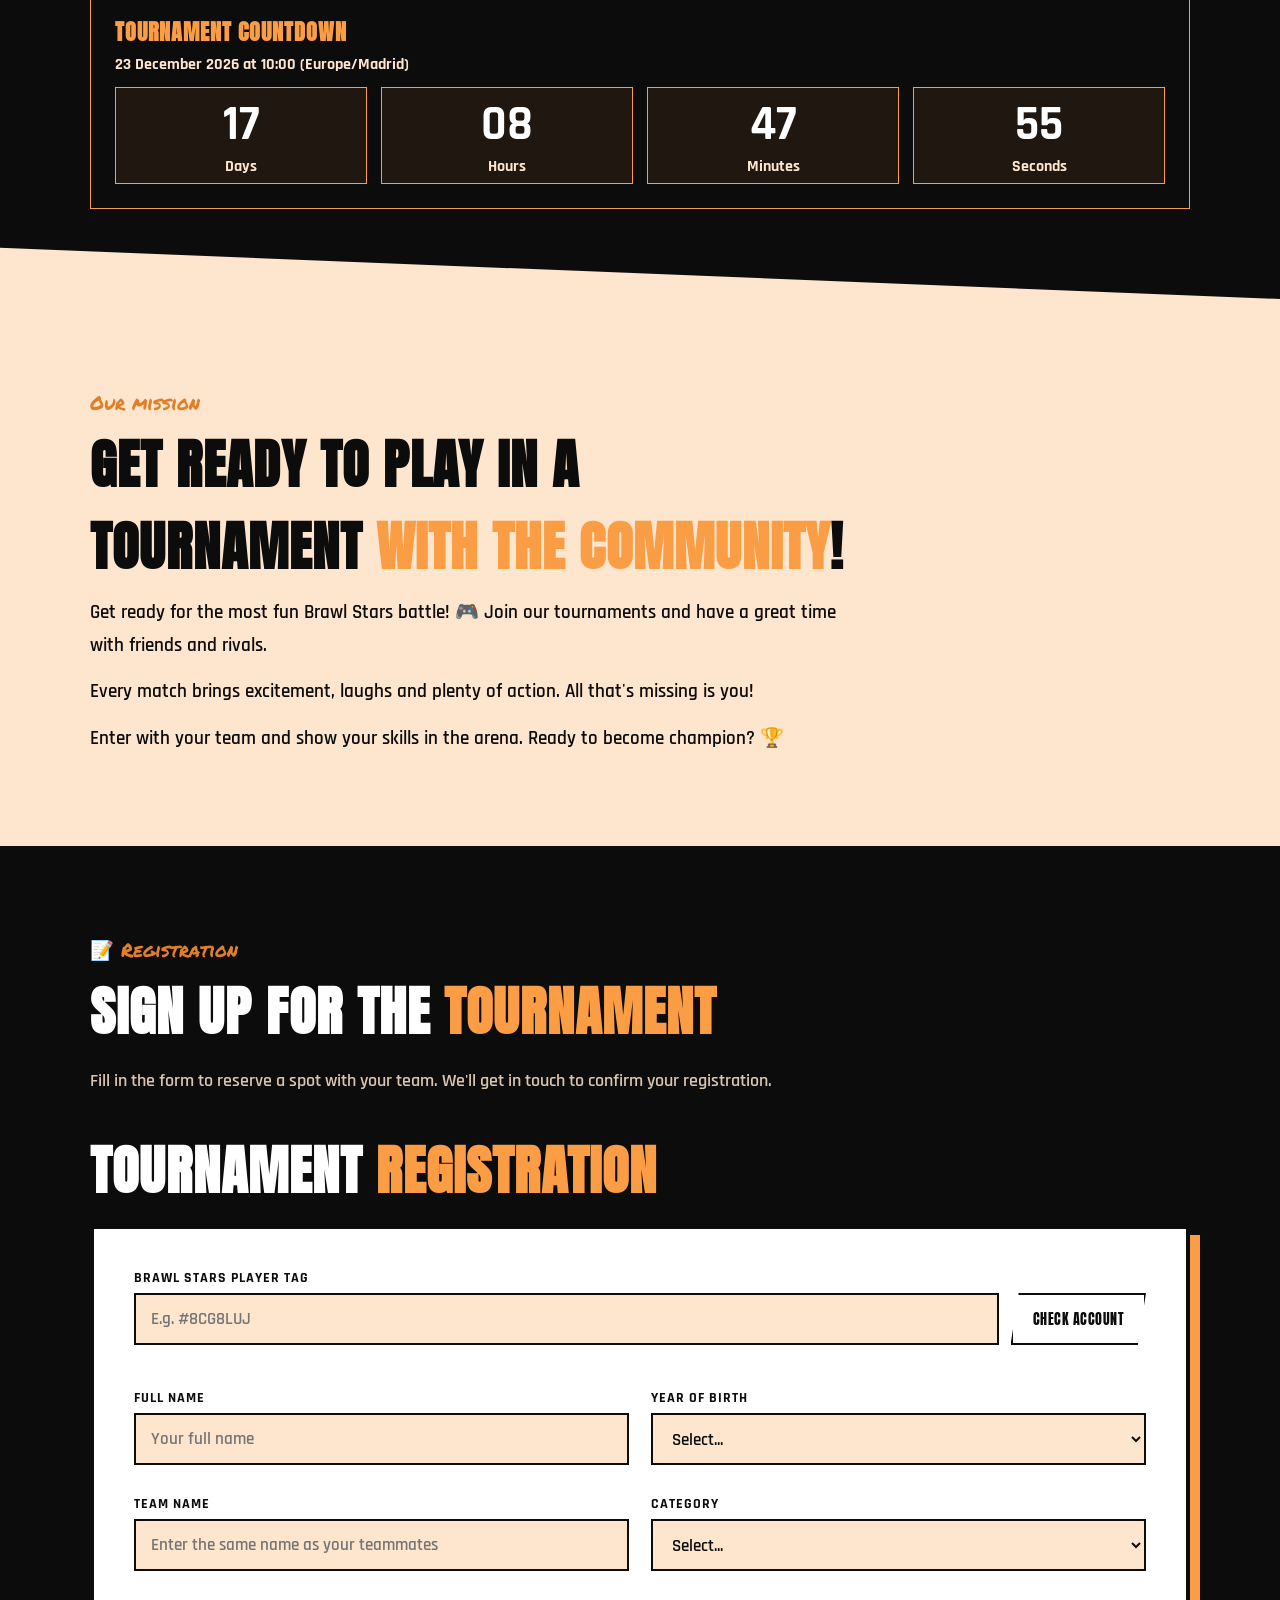
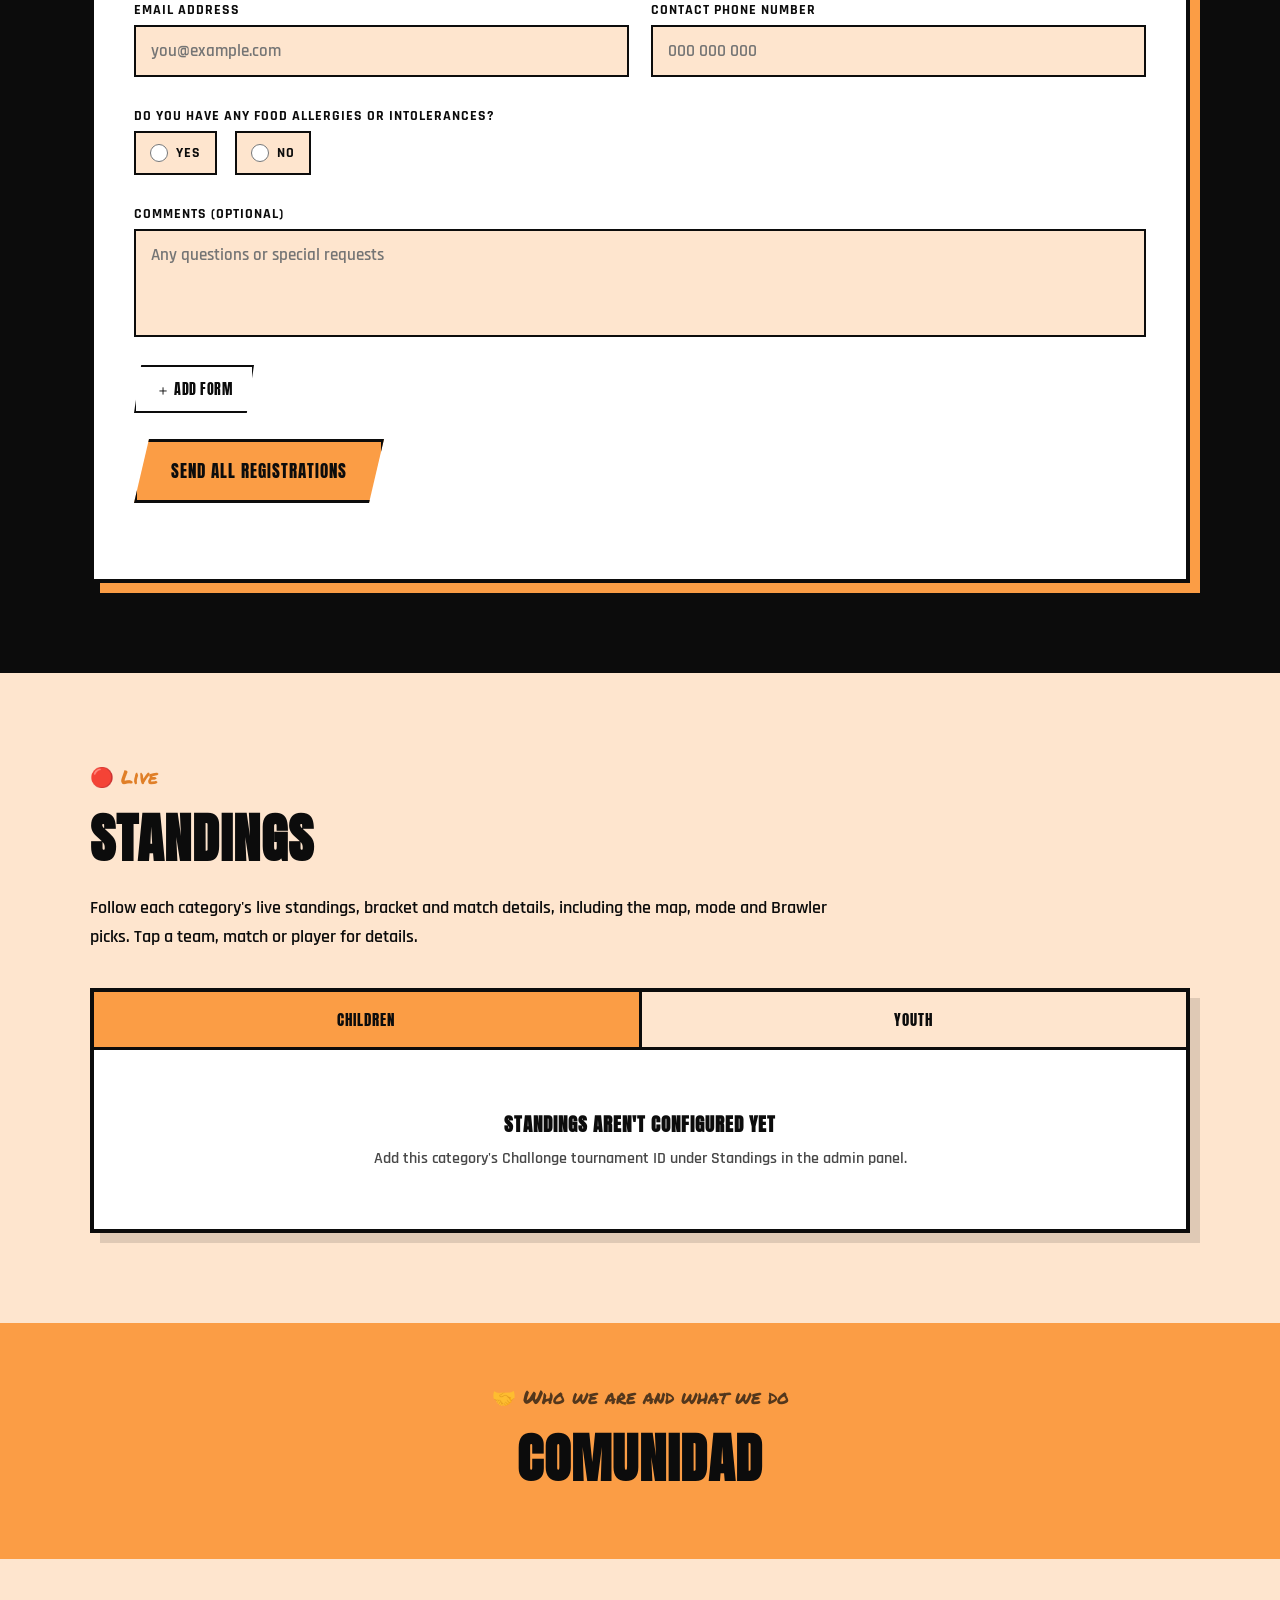
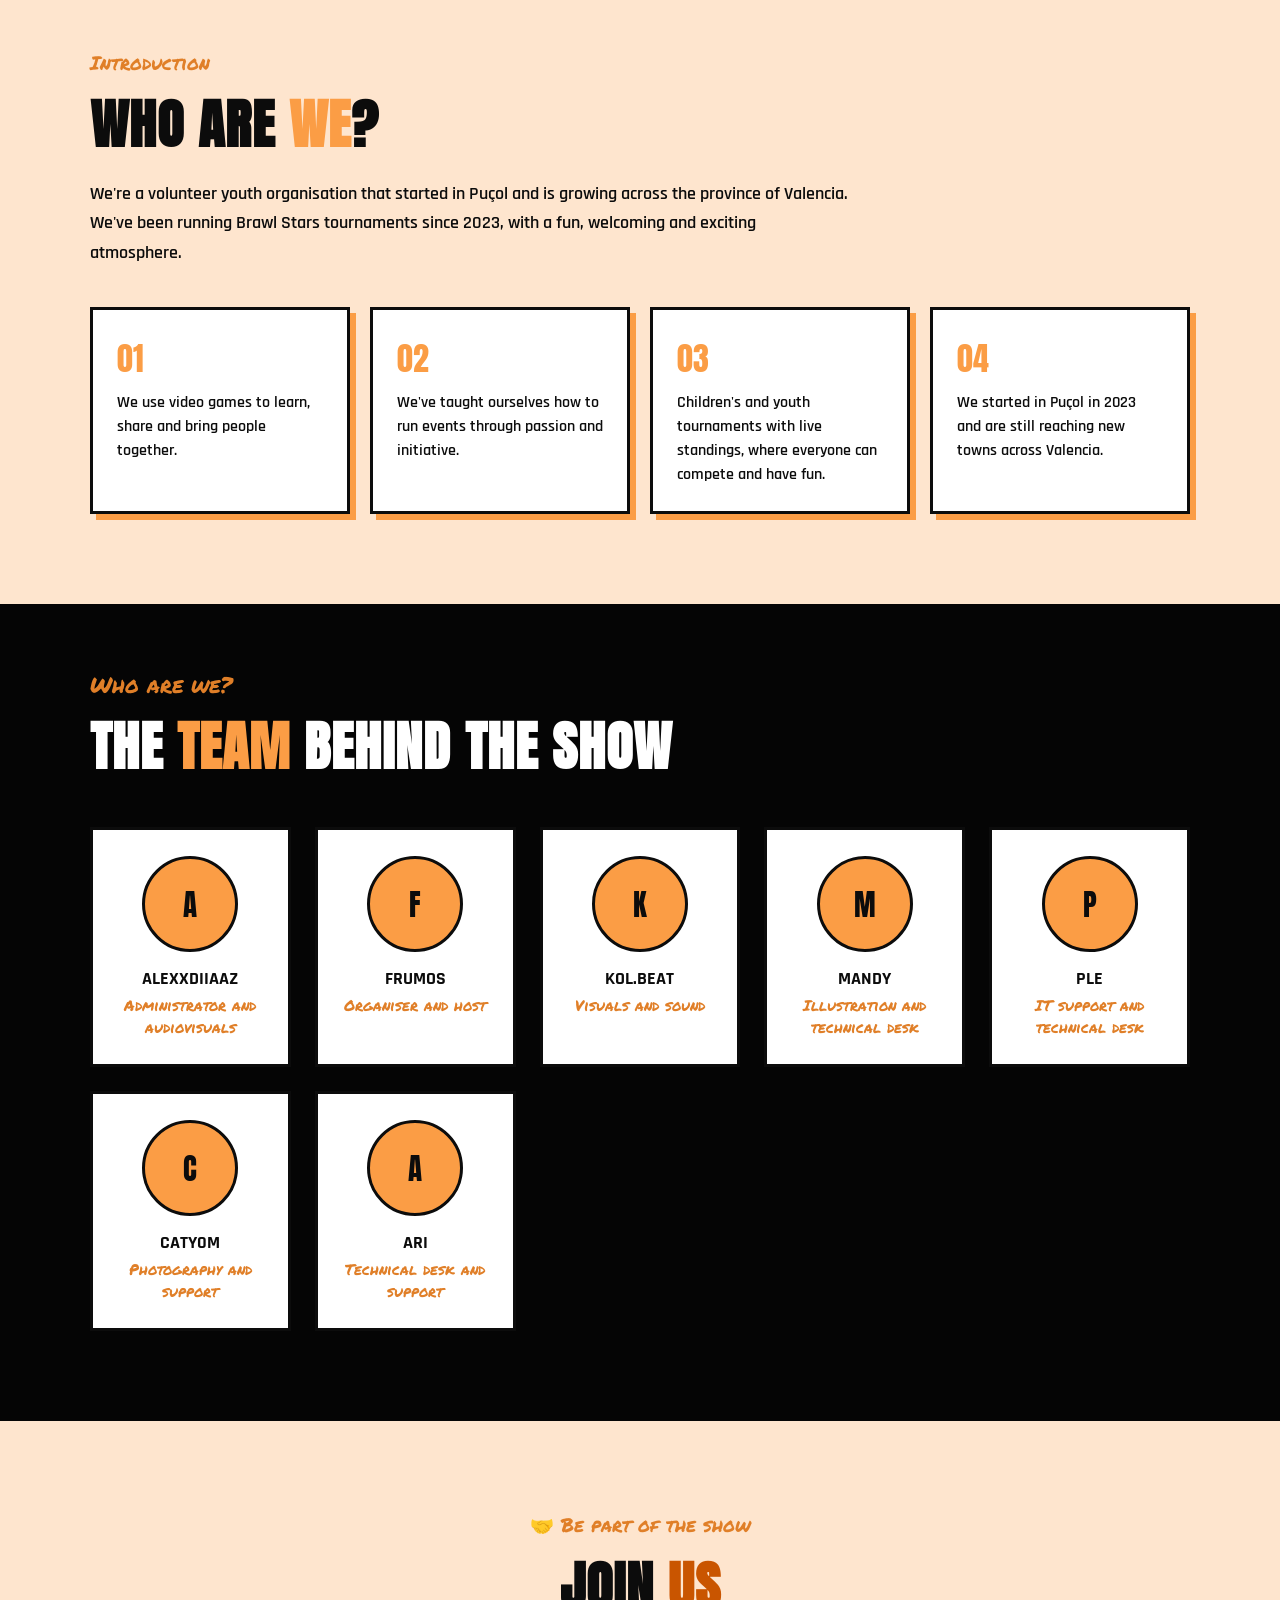
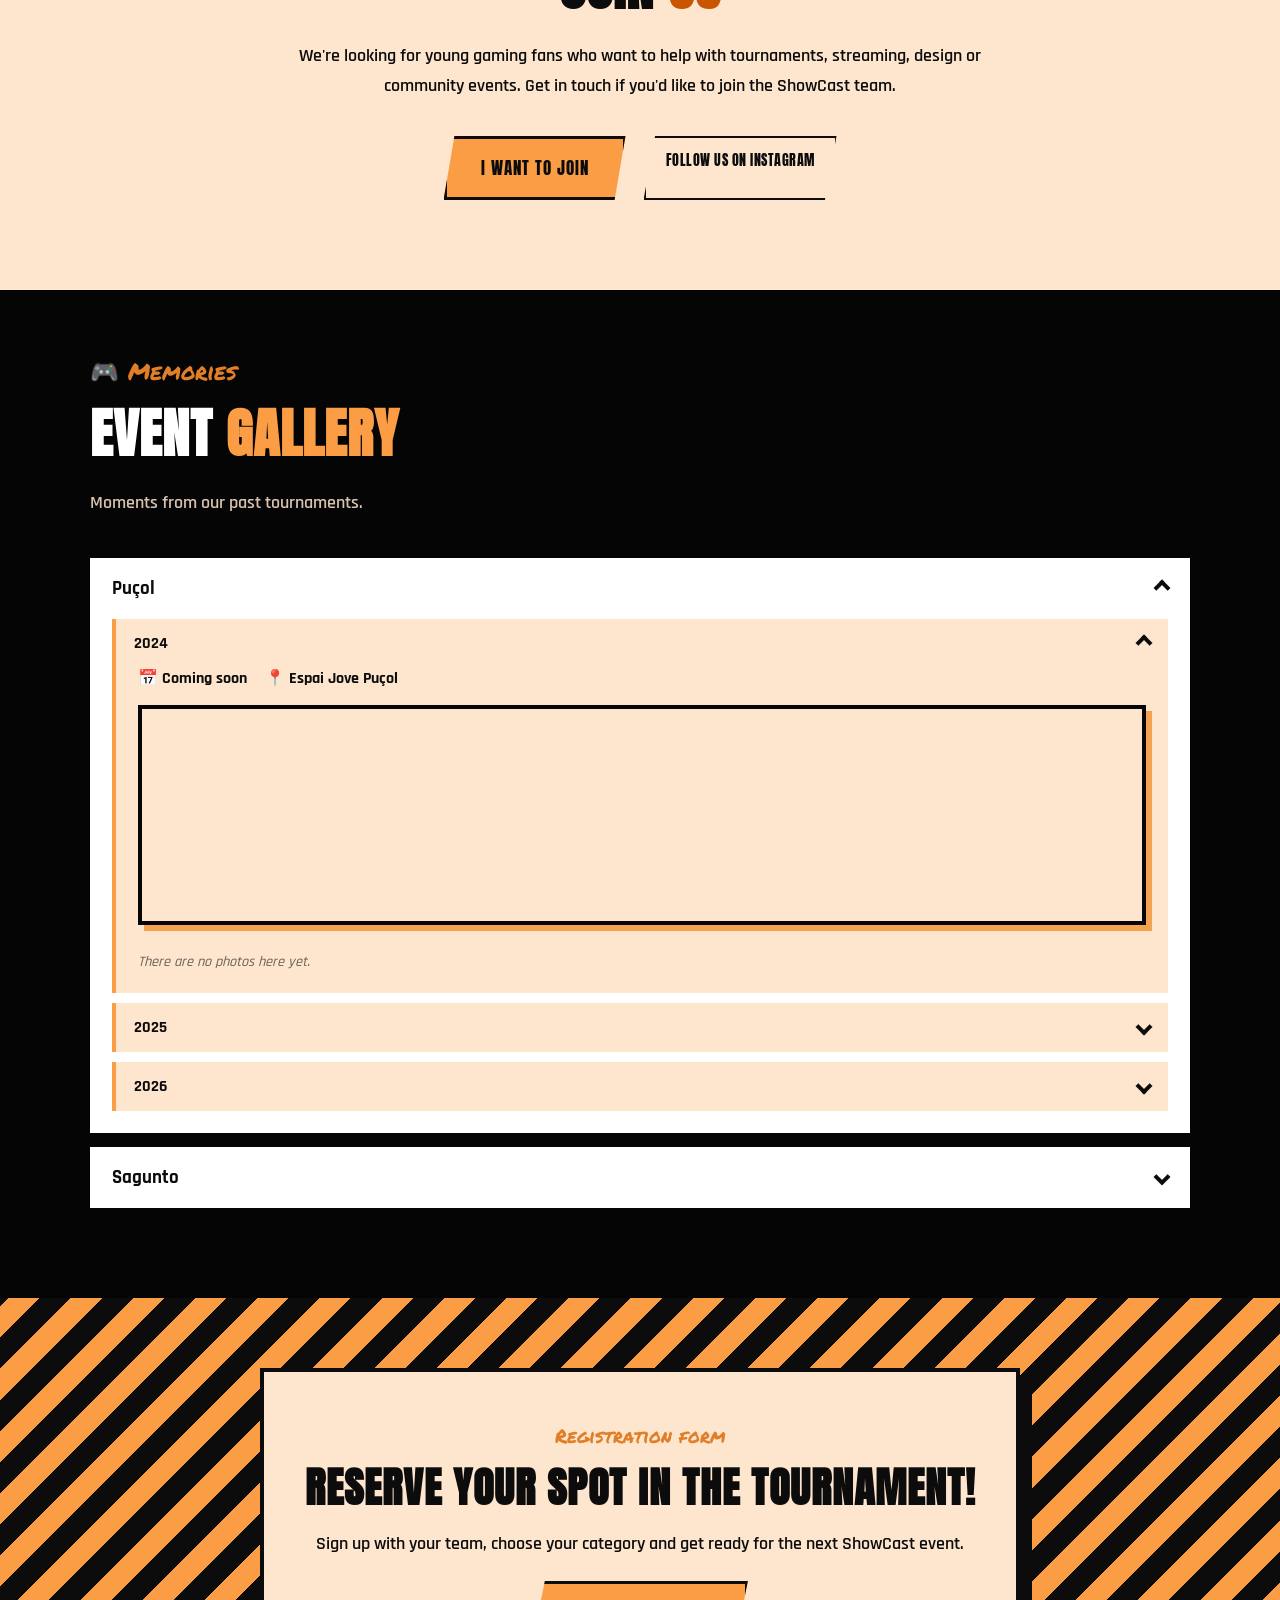
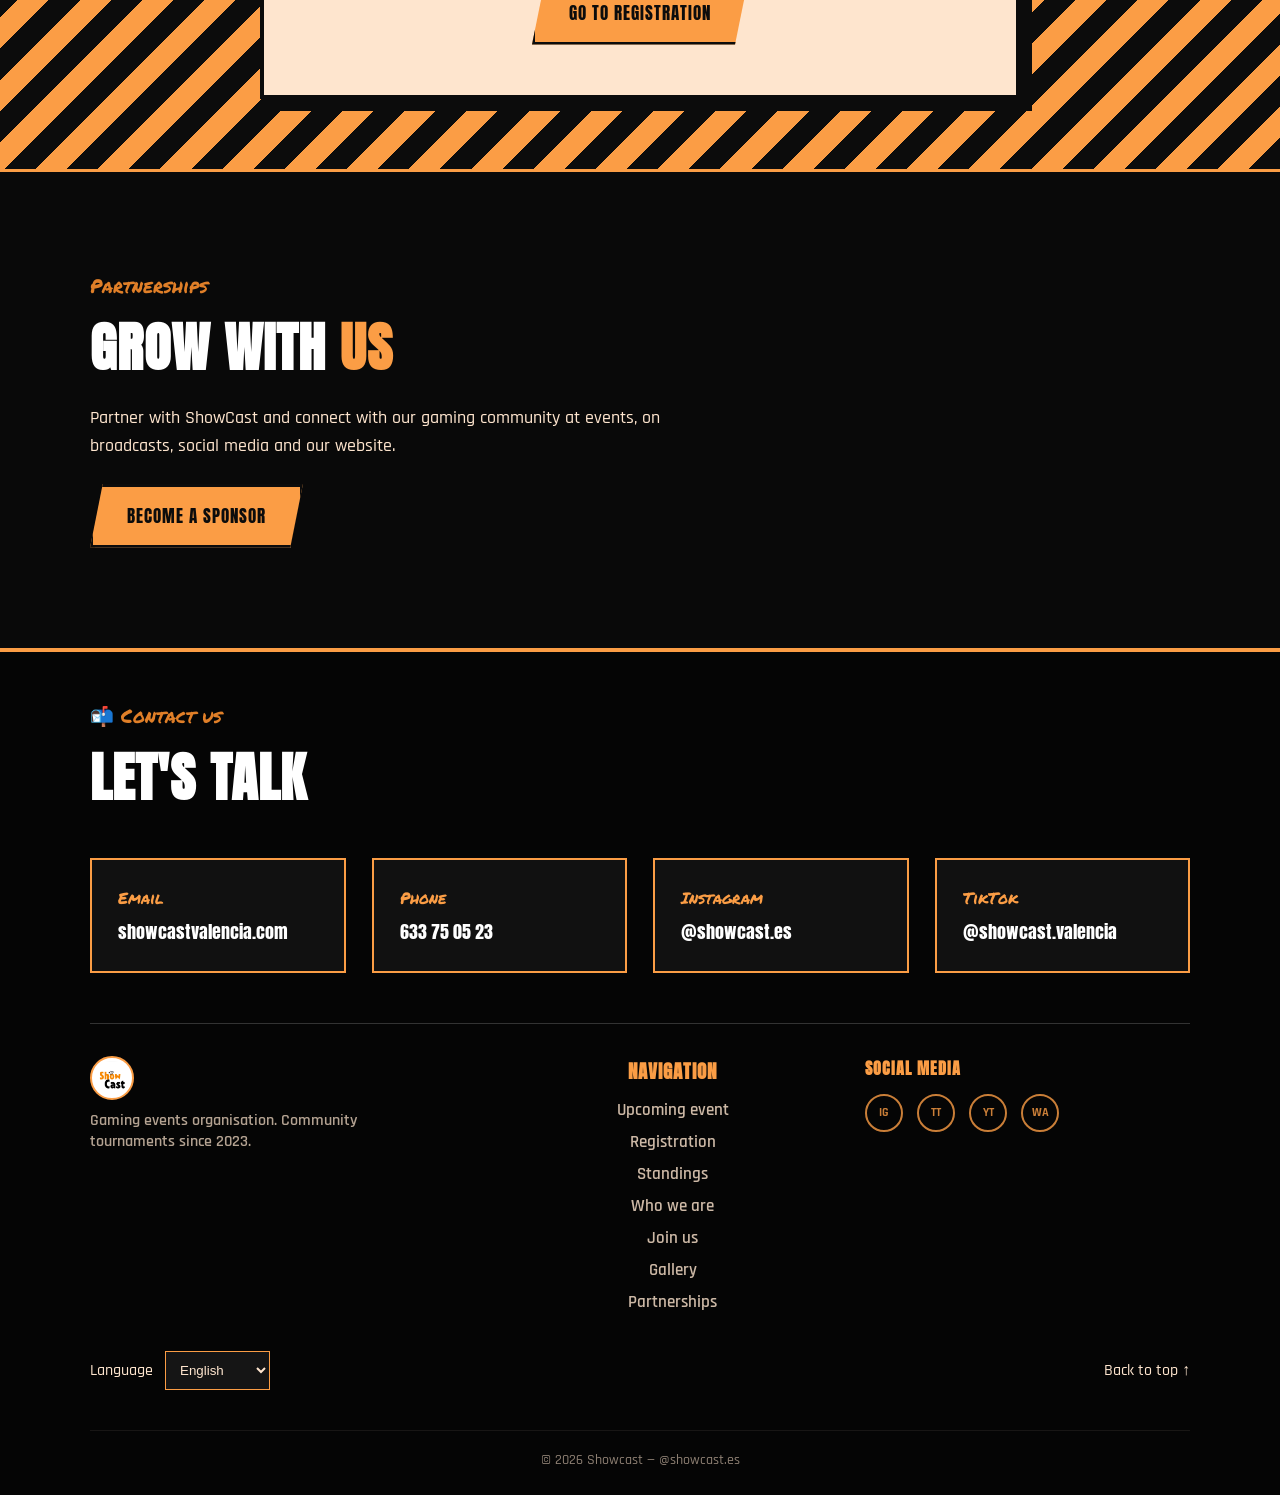
==== commit 6cdbacb3: "Añade colaboraciones y mejora el pie de página" ====
--- a/index.html
+++ b/index.html
@@ -1881,6 +1881,15 @@
 </section>
 
 
+<section id="colaboraciones" class="sponsor-invitation">
+  <div class="sponsor-invitation-inner">
+    <span class="section-kicker">Colaboraciones</span>
+    <h2 class="section-title">Crece con <span>nosotros</span></h2>
+    <p>Colabora con ShowCast y conecta con nuestra comunidad gaming en eventos, retransmisiones, redes sociales y nuestra web.</p>
+    <a class="btn btn-primary" href="#contacto">Quiero ser patrocinador</a>
+  </div>
+</section>
+
 <!-- CONTACTO + RRSS -->
 <footer id="contacto">
   <div class="section-inner" style="max-width:1100px;margin:0 auto 50px;">
@@ -1920,6 +1929,7 @@
         <li><a href="#quienes-somos">Quiénes somos</a></li>
         <li><a href="#unete">Únete</a></li>
         <li><a href="#galeria">Galería</a></li>
+        <li><a href="#colaboraciones">Colaboraciones</a></li>
       </ul>
     </div>
     <div class="footer-col">
@@ -1932,7 +1942,16 @@
       </div>
     </div>
   </div>
-  <div class="bottom-bar">© 2026 Showcast — @showcast.es</div>
+  <div class="footer-utility">
+    <label for="footerLanguage">Idioma</label>
+    <select id="footerLanguage">
+      <option value="es">Castellano</option>
+      <option value="ca-valencia">Valencià</option>
+      <option value="en">English</option>
+    </select>
+    <a href="#top">Volver arriba ↑</a>
+  </div>
+  <div class="bottom-bar">© <span id="footerYear">2026</span> Showcast — @showcast.es</div>
 </footer>
 
 <script src="content.js"></script>
@@ -1940,6 +1959,17 @@
 <script src="showcast-gallery-previews.js" defer></script>
 <script src="showcast-gallery.js" defer></script>
 <script src="showcast-i18n.js"></script>
+<script>
+  document.getElementById('footerYear').textContent = new Date().getFullYear();
+  const footerLanguage = document.getElementById('footerLanguage');
+  footerLanguage.addEventListener('change', () => {
+    const option = document.querySelector('#languageMenu [data-language="' + footerLanguage.value + '"]');
+    if (option) option.click();
+  });
+  document.addEventListener('showcast:language', event => {
+    footerLanguage.value = event.detail.language;
+  });
+</script>
 <script src="showcast-event.js" defer></script>
 <script src="showcast-news.js" defer></script>
 <script src="assets/js/clasificaciones-logic.js"></script>
--- a/showcast-public.css
+++ b/showcast-public.css
@@ -1,271 +1,300 @@
-@font-face {font-family:Anton;src:url("anton.woff2") format("woff2");font-weight:400;font-display:swap;}
-@font-face {font-family:"Permanent Marker";src:url("permanent-marker.woff2") format("woff2");font-weight:400;font-display:swap;}
-@font-face {font-family:Rajdhani;src:url("rajdhani-500.woff2") format("woff2");font-weight:500;font-display:swap;}
-@font-face {font-family:Rajdhani;src:url("rajdhani-600.woff2") format("woff2");font-weight:600;font-display:swap;}
-@font-face {font-family:Rajdhani;src:url("rajdhani-bold.woff2") format("woff2");font-weight:700;font-display:swap;}
-
-/* Adaptación de los componentes existentes a pantallas táctiles y estrechas. */
-:root {
-  --touch-size: 44px;
-  --mobile-gutter: clamp(12px, 4vw, 24px);
-  --safe-top: env(safe-area-inset-top, 0px);
-  --safe-bottom: env(safe-area-inset-bottom, 0px);
-}
-body > header { padding-top: var(--safe-top); }
-.nav-wrap {
-  padding-left: max(24px, env(safe-area-inset-left, 0px));
-  padding-right: max(24px, env(safe-area-inset-right, 0px));
-}
-nav a, .nav-dropdown-btn { min-height: var(--touch-size); }
-#comunidadMenu {
-  left: auto;
-  right: 0;
-  transform: none;
-}
-:where(a, button, [role="button"], [tabindex="0"]):focus-visible {
-  outline: 3px solid var(--naranja-dark);
-  outline-offset: 2px;
-}
-
-#siteLanguage {
-  width: var(--touch-size);
-  height: var(--touch-size);
-  padding: 4px;
-  border: 1px solid var(--naranja);
-  border-radius: 50%;
-  justify-content: center;
-}
-#siteLanguage[aria-expanded="true"] { background: var(--naranja); }
-.language-flag {
-  display: inline-block;
-  width: 28px;
-  height: 28px;
-  flex: none;
-  border: 1px solid rgba(0,0,0,.24);
-  border-radius: 50%;
-}
-.language-flag[data-flag="es"] {
-  background: linear-gradient(#aa151b 25%, #f1bf00 25% 75%, #aa151b 75%);
-}
-.language-flag[data-flag="ca-valencia"] {
-  background:
-    linear-gradient(90deg, #0057a8 27%, transparent 27%),
-    repeating-linear-gradient(#ffda37 0 11.11%, #c7102e 11.11% 22.22%);
-}
-.language-flag[data-flag="en"] {
-  background:
-    linear-gradient(90deg, transparent 42%, #c8102e 42% 58%, transparent 58%),
-    linear-gradient(transparent 42%, #c8102e 42% 58%, transparent 58%),
-    linear-gradient(90deg, transparent 36%, #fff 36% 64%, transparent 64%),
-    linear-gradient(transparent 36%, #fff 36% 64%, transparent 64%),
-    linear-gradient(36deg, transparent 44%, #fff 44% 56%, transparent 56%),
-    linear-gradient(-36deg, transparent 44%, #fff 44% 56%, transparent 56%),
-    #012169;
-}
-#languageMenu {
-  inset-inline: auto 0;
-  gap: 0;
-}
-#languageMenu button {
-  width: 100%;
-  min-height: var(--touch-size);
-  display: flex;
-  align-items: center;
-  gap: 10px;
-  padding: 6px 14px;
-  border: 0;
-  background: transparent;
-  color: var(--negro);
-  font: 700 1rem 'Rajdhani', sans-serif;
-  text-align: left;
-  cursor: pointer;
-}
-#languageMenu button[aria-pressed="true"],
-#languageMenu button:hover { background: var(--naranja); }
-#languageMenu button:focus-visible { outline-offset: -4px; }
-
-@media (max-width: 800px) {
-  #languageMenu { margin-top: 6px; }
-  .nav-wrap {
-    padding: 8px max(var(--mobile-gutter), env(safe-area-inset-right, 0px))
-      8px max(var(--mobile-gutter), env(safe-area-inset-left, 0px));
-  }
-  .nav-wrap .logo img { width: var(--touch-size); height: var(--touch-size); }
-  .burger {
-    display: grid;
-    grid-auto-flow: column;
-    align-items: center;
-    gap: 9px;
-    min-height: var(--touch-size);
-    padding: 0 12px;
-    border: 1px solid var(--naranja);
-    color: var(--crema);
-    font: 700 1rem/1 'Rajdhani', sans-serif;
-  }
-  .burger .burger-icon {
-    width: 18px;
-    height: 14px;
-    background: linear-gradient(var(--naranja) 0 2px, transparent 2px 6px,
-      var(--naranja) 6px 8px, transparent 8px 12px, var(--naranja) 12px);
-  }
-  .burger[aria-expanded="true"] { color: var(--negro); background: var(--naranja); }
-  .burger[aria-expanded="true"] .burger-icon { background: none; position: relative; }
-  .burger[aria-expanded="true"] .burger-icon::before,
-  .burger[aria-expanded="true"] .burger-icon::after {
-    content: "";
-    position: absolute;
-    inset: 6px 0 auto;
-    height: 2px;
-    background: currentColor;
-    transform: rotate(45deg);
-  }
-  .burger[aria-expanded="true"] .burger-icon::after { transform: rotate(-45deg); }
-  #siteNav {
-    position: absolute;
-    inset: 100% 0 auto;
-    background: var(--negro);
-    border-bottom: 3px solid var(--naranja);
-    padding: 8px max(var(--mobile-gutter), env(safe-area-inset-right, 0px))
-      max(12px, var(--safe-bottom)) max(var(--mobile-gutter), env(safe-area-inset-left, 0px));
-    max-height: calc(100vh - 64px - var(--safe-top));
-    max-height: calc(100dvh - 64px - var(--safe-top));
-    overflow: auto;
-    overscroll-behavior: contain;
-    visibility: hidden;
-    opacity: 0;
-    transform: translateY(-8px);
-    transition: opacity .18s, transform .18s, visibility .18s;
-  }
-  #siteNav.is-open { visibility: visible; opacity: 1; transform: none; }
-  #navList { display: grid; align-items: stretch; gap: 4px; }
-  #navList > li { display: block; }
-  #navList > li > a, .nav-dropdown-btn {
-    width: 100%;
-    justify-content: space-between;
-    text-align: left;
-    font-size: 1rem;
-    padding: 0 12px;
-  }
-  .nav-dropdown-btn[aria-expanded="true"] { color: var(--naranja); }
-  #siteNav .nav-dropdown-menu {
-    position: static;
-    transform: none;
-    min-width: 0;
-    gap: 0;
-    padding: 0;
-    box-shadow: none;
-  }
-  #siteNav .nav-dropdown-menu a { white-space: normal; padding: 11px 14px; }
-
-  body > section, body > footer {
-    padding-inline: max(var(--mobile-gutter), env(safe-area-inset-left, 0px))
-      max(var(--mobile-gutter), env(safe-area-inset-right, 0px));
-  }
-  body > section:not(.hero) { padding-block: clamp(42px, 8vw, 68px); }
-  .hero { min-height: calc(100svh - 64px - var(--safe-top)); }
-  .hero-ctas { gap: 10px; margin-top: 24px; }
-  .section-title { font-size: clamp(1.7rem, 6vw, 2.85rem); overflow-wrap: anywhere; }
-  .section-lead { font-size: 1.08rem; }
-  .grid, .pillars, .team-grid, .contact-grid { gap: 14px; }
-  .grid { grid-template-columns: repeat(auto-fit, minmax(min(100%, 240px), 1fr)); }
-  .gallery-grid { grid-template-columns: repeat(auto-fit, minmax(min(100%, 160px), 1fr)); gap: 10px; }
-  .gallery-edicion-toggle, .gallery-edicion.sub .gallery-edicion-toggle { min-height: var(--touch-size); }
-  .gallery-edicion .gallery-grid, .edicion-map { padding: 0 12px 12px; }
-  .edicion-meta { padding-inline: 12px; gap: 8px 14px; }
-  .edicion-map iframe { height: clamp(155px, 35vw, 220px); }
-  .form-wrap { padding: clamp(13px, 4vw, 28px); box-shadow: 5px 5px 0 var(--naranja); }
-  .form-grid { grid-template-columns: minmax(0, 1fr); row-gap: 20px; }
-  .form-field { min-width: 0; }
-  .form-field :is(input, select, textarea) { max-width: 100%; }
-  .tag-check-row input { flex: 1 1 170px; min-width: 0; }
-  .btn {
-    min-height: var(--touch-size);
-    max-width: 100%;
-    padding-inline: clamp(14px, 5vw, 28px);
-    text-align: center;
-    white-space: normal;
-  }
-  .btn-outline-dark, .challonge-tabs button { min-height: var(--touch-size); }
-  .modal-overlay { padding: max(10px, var(--safe-top)) var(--mobile-gutter) max(10px, var(--safe-bottom)); }
-  .modal-card { max-height: calc(100dvh - max(10px, var(--safe-top)) - max(10px, var(--safe-bottom))); padding-inline: 14px; box-shadow: 5px 5px 0 var(--naranja); }
-  .modal-close { width: var(--touch-size); height: var(--touch-size); top: 8px; right: 8px; }
-  .challonge-placeholder, .clasif-tabla, .standings-wrap, .clasif-bracket { padding: 14px 10px; }
-  .clasif-bracket { gap: 32px; }
-  .bracket-round:not(:last-child) .bracket-match::after { right: -17px; width: 17px; }
-  .standings-table :is(th, td) { padding: 9px 8px; }
-  .standings-table td:nth-child(2) { min-width: 100px; overflow-wrap: anywhere; }
-  .clasif-match { gap: 7px; padding: 8px; }
-  .clasif-match .cm-team { min-width: 0; overflow-wrap: anywhere; }
-  .cta-stripe { padding-block: 40px; }
-  .cta-inner { padding: 26px 16px; box-shadow: 5px 5px 0 var(--negro); }
-  .socials a { width: var(--touch-size); height: var(--touch-size); }
-  #contacto { padding-bottom: max(24px, var(--safe-bottom)); }
-}
-@media (max-width: 700px) {
-  .team-profile-slide { padding-bottom: max(22px, var(--safe-bottom)); }
-  .team-profile-close { width: var(--touch-size); height: var(--touch-size); top: max(10px, var(--safe-top)); }
-  .team-profile-next-wrap { position: relative; justify-self: end; width: auto; height: auto; }
-  .team-profile-next-wrap::before { display: none; }
-  .team-profile-next {
-    position: static;
-    min-height: var(--touch-size);
-    padding: 8px 16px;
-    clip-path: none;
-    background: var(--naranja);
-  }
-  .team-profile-next span { position: static; transform: none; }
-}
-@media (max-width: 430px) {
-  .hero-ctas, .tag-check-row { display: grid; grid-template-columns: minmax(0, 1fr); }
-  .hero-ctas { width: min(100%, 320px); }
-  #inscripcionForm .form-submit > button, #addRegistrationBtn { width: 100%; }
-  .footer-inner { grid-template-columns: minmax(0, 1fr); }
-}
-@media (prefers-reduced-motion: reduce) {
-  #siteNav { transition: none; }
-}
-
-/* Los álbumes se montan al abrirse. Las fotos conservan el formato de las tarjetas existentes. */
-.gallery-tile-photo { width: 100%; font-family: inherit; appearance: none; }
-.gallery-tile-photo [hidden], .gallery-edicion-toggle [hidden] { display: none !important; }
-.gallery-tile-photo:focus-visible { outline-offset: -5px; }
-.gallery-tile-photo:disabled { cursor: default; }
-.gallery-edicion-toggle .gallery-new, .gallery-tile.has-photo .gallery-new, .gallery-tile.has-photo .gallery-cover-label {
-  display: inline-flex;
-  position: static;
-  flex: none;
-  width: max-content;
-  padding: 3px 7px;
-  align-items: center;
-  gap: 3px;
-  background: var(--naranja);
-  color: var(--negro);
-  font-family: Rajdhani, sans-serif;
-  font-size: .86rem;
-  font-weight: 700;
-  line-height: 1;
-  text-transform: uppercase;
-}
-.gallery-edicion-toggle .gallery-new { margin-inline-start: auto; }
-.gallery-tile.has-photo .gallery-new, .gallery-tile.has-photo .gallery-cover-label {
-  position: absolute;
-  top: 6px;
-  bottom: auto;
-  z-index: 3;
-}
-.gallery-tile.has-photo .gallery-new { left: 6px; right: auto; }
-.gallery-tile.has-photo .gallery-cover-label { right: 6px; left: auto; }
-.gallery-new::before { content: '★'; }
-.gallery-tile.has-photo .gallery-image-error { background: var(--negro); padding: 8px; }
-@media (prefers-reduced-motion: no-preference) {
-  .btn:active, .burger:active, .gallery-edicion-toggle:active { transform: scale(.985); }
-  .sc-section-enter { animation: sc-section-in .24s ease-out both; }
-}
-@keyframes sc-section-in {
-  from { opacity: .65; transform: translateY(5px); }
-  to { opacity: 1; transform: none; }
-}
-@media (prefers-reduced-motion: reduce) {
-  html { scroll-behavior: auto; }
-  .btn, .gallery-edicion-toggle .chev, .gallery-tile-photo img { transition: none; }
-}
+@font-face {font-family:Anton;src:url("anton.woff2") format("woff2");font-weight:400;font-display:swap;}
+@font-face {font-family:"Permanent Marker";src:url("permanent-marker.woff2") format("woff2");font-weight:400;font-display:swap;}
+@font-face {font-family:Rajdhani;src:url("rajdhani-500.woff2") format("woff2");font-weight:500;font-display:swap;}
+@font-face {font-family:Rajdhani;src:url("rajdhani-600.woff2") format("woff2");font-weight:600;font-display:swap;}
+@font-face {font-family:Rajdhani;src:url("rajdhani-bold.woff2") format("woff2");font-weight:700;font-display:swap;}
+
+/* Adaptación de los componentes existentes a pantallas táctiles y estrechas. */
+:root {
+  --touch-size: 44px;
+  --mobile-gutter: clamp(12px, 4vw, 24px);
+  --safe-top: env(safe-area-inset-top, 0px);
+  --safe-bottom: env(safe-area-inset-bottom, 0px);
+}
+body > header { padding-top: var(--safe-top); }
+.nav-wrap {
+  padding-left: max(24px, env(safe-area-inset-left, 0px));
+  padding-right: max(24px, env(safe-area-inset-right, 0px));
+}
+nav a, .nav-dropdown-btn { min-height: var(--touch-size); }
+#comunidadMenu {
+  left: auto;
+  right: 0;
+  transform: none;
+}
+:where(a, button, [role="button"], [tabindex="0"]):focus-visible {
+  outline: 3px solid var(--naranja-dark);
+  outline-offset: 2px;
+}
+
+#siteLanguage {
+  width: var(--touch-size);
+  height: var(--touch-size);
+  padding: 4px;
+  border: 1px solid var(--naranja);
+  border-radius: 50%;
+  justify-content: center;
+}
+#siteLanguage[aria-expanded="true"] { background: var(--naranja); }
+.language-flag {
+  display: inline-block;
+  width: 28px;
+  height: 28px;
+  flex: none;
+  border: 1px solid rgba(0,0,0,.24);
+  border-radius: 50%;
+}
+.language-flag[data-flag="es"] {
+  background: linear-gradient(#aa151b 25%, #f1bf00 25% 75%, #aa151b 75%);
+}
+.language-flag[data-flag="ca-valencia"] {
+  background:
+    linear-gradient(90deg, #0057a8 27%, transparent 27%),
+    repeating-linear-gradient(#ffda37 0 11.11%, #c7102e 11.11% 22.22%);
+}
+.language-flag[data-flag="en"] {
+  background:
+    linear-gradient(90deg, transparent 42%, #c8102e 42% 58%, transparent 58%),
+    linear-gradient(transparent 42%, #c8102e 42% 58%, transparent 58%),
+    linear-gradient(90deg, transparent 36%, #fff 36% 64%, transparent 64%),
+    linear-gradient(transparent 36%, #fff 36% 64%, transparent 64%),
+    linear-gradient(36deg, transparent 44%, #fff 44% 56%, transparent 56%),
+    linear-gradient(-36deg, transparent 44%, #fff 44% 56%, transparent 56%),
+    #012169;
+}
+#languageMenu {
+  inset-inline: auto 0;
+  gap: 0;
+}
+#languageMenu button {
+  width: 100%;
+  min-height: var(--touch-size);
+  display: flex;
+  align-items: center;
+  gap: 10px;
+  padding: 6px 14px;
+  border: 0;
+  background: transparent;
+  color: var(--negro);
+  font: 700 1rem 'Rajdhani', sans-serif;
+  text-align: left;
+  cursor: pointer;
+}
+#languageMenu button[aria-pressed="true"],
+#languageMenu button:hover { background: var(--naranja); }
+#languageMenu button:focus-visible { outline-offset: -4px; }
+
+@media (max-width: 800px) {
+  #languageMenu { margin-top: 6px; }
+  .nav-wrap {
+    padding: 8px max(var(--mobile-gutter), env(safe-area-inset-right, 0px))
+      8px max(var(--mobile-gutter), env(safe-area-inset-left, 0px));
+  }
+  .nav-wrap .logo img { width: var(--touch-size); height: var(--touch-size); }
+  .burger {
+    display: grid;
+    grid-auto-flow: column;
+    align-items: center;
+    gap: 9px;
+    min-height: var(--touch-size);
+    padding: 0 12px;
+    border: 1px solid var(--naranja);
+    color: var(--crema);
+    font: 700 1rem/1 'Rajdhani', sans-serif;
+  }
+  .burger .burger-icon {
+    width: 18px;
+    height: 14px;
+    background: linear-gradient(var(--naranja) 0 2px, transparent 2px 6px,
+      var(--naranja) 6px 8px, transparent 8px 12px, var(--naranja) 12px);
+  }
+  .burger[aria-expanded="true"] { color: var(--negro); background: var(--naranja); }
+  .burger[aria-expanded="true"] .burger-icon { background: none; position: relative; }
+  .burger[aria-expanded="true"] .burger-icon::before,
+  .burger[aria-expanded="true"] .burger-icon::after {
+    content: "";
+    position: absolute;
+    inset: 6px 0 auto;
+    height: 2px;
+    background: currentColor;
+    transform: rotate(45deg);
+  }
+  .burger[aria-expanded="true"] .burger-icon::after { transform: rotate(-45deg); }
+  #siteNav {
+    position: absolute;
+    inset: 100% 0 auto;
+    background: var(--negro);
+    border-bottom: 3px solid var(--naranja);
+    padding: 8px max(var(--mobile-gutter), env(safe-area-inset-right, 0px))
+      max(12px, var(--safe-bottom)) max(var(--mobile-gutter), env(safe-area-inset-left, 0px));
+    max-height: calc(100vh - 64px - var(--safe-top));
+    max-height: calc(100dvh - 64px - var(--safe-top));
+    overflow: auto;
+    overscroll-behavior: contain;
+    visibility: hidden;
+    opacity: 0;
+    transform: translateY(-8px);
+    transition: opacity .18s, transform .18s, visibility .18s;
+  }
+  #siteNav.is-open { visibility: visible; opacity: 1; transform: none; }
+  #navList { display: grid; align-items: stretch; gap: 4px; }
+  #navList > li { display: block; }
+  #navList > li > a, .nav-dropdown-btn {
+    width: 100%;
+    justify-content: space-between;
+    text-align: left;
+    font-size: 1rem;
+    padding: 0 12px;
+  }
+  .nav-dropdown-btn[aria-expanded="true"] { color: var(--naranja); }
+  #siteNav .nav-dropdown-menu {
+    position: static;
+    transform: none;
+    min-width: 0;
+    gap: 0;
+    padding: 0;
+    box-shadow: none;
+  }
+  #siteNav .nav-dropdown-menu a { white-space: normal; padding: 11px 14px; }
+
+  body > section, body > footer {
+    padding-inline: max(var(--mobile-gutter), env(safe-area-inset-left, 0px))
+      max(var(--mobile-gutter), env(safe-area-inset-right, 0px));
+  }
+  body > section:not(.hero) { padding-block: clamp(42px, 8vw, 68px); }
+  .hero { min-height: calc(100svh - 64px - var(--safe-top)); }
+  .hero-ctas { gap: 10px; margin-top: 24px; }
+  .section-title { font-size: clamp(1.7rem, 6vw, 2.85rem); overflow-wrap: anywhere; }
+  .section-lead { font-size: 1.08rem; }
+  .grid, .pillars, .team-grid, .contact-grid { gap: 14px; }
+  .grid { grid-template-columns: repeat(auto-fit, minmax(min(100%, 240px), 1fr)); }
+  .gallery-grid { grid-template-columns: repeat(auto-fit, minmax(min(100%, 160px), 1fr)); gap: 10px; }
+  .gallery-edicion-toggle, .gallery-edicion.sub .gallery-edicion-toggle { min-height: var(--touch-size); }
+  .gallery-edicion .gallery-grid, .edicion-map { padding: 0 12px 12px; }
+  .edicion-meta { padding-inline: 12px; gap: 8px 14px; }
+  .edicion-map iframe { height: clamp(155px, 35vw, 220px); }
+  .form-wrap { padding: clamp(13px, 4vw, 28px); box-shadow: 5px 5px 0 var(--naranja); }
+  .form-grid { grid-template-columns: minmax(0, 1fr); row-gap: 20px; }
+  .form-field { min-width: 0; }
+  .form-field :is(input, select, textarea) { max-width: 100%; }
+  .tag-check-row input { flex: 1 1 170px; min-width: 0; }
+  .btn {
+    min-height: var(--touch-size);
+    max-width: 100%;
+    padding-inline: clamp(14px, 5vw, 28px);
+    text-align: center;
+    white-space: normal;
+  }
+  .btn-outline-dark, .challonge-tabs button { min-height: var(--touch-size); }
+  .modal-overlay { padding: max(10px, var(--safe-top)) var(--mobile-gutter) max(10px, var(--safe-bottom)); }
+  .modal-card { max-height: calc(100dvh - max(10px, var(--safe-top)) - max(10px, var(--safe-bottom))); padding-inline: 14px; box-shadow: 5px 5px 0 var(--naranja); }
+  .modal-close { width: var(--touch-size); height: var(--touch-size); top: 8px; right: 8px; }
+  .challonge-placeholder, .clasif-tabla, .standings-wrap, .clasif-bracket { padding: 14px 10px; }
+  .clasif-bracket { gap: 32px; }
+  .bracket-round:not(:last-child) .bracket-match::after { right: -17px; width: 17px; }
+  .standings-table :is(th, td) { padding: 9px 8px; }
+  .standings-table td:nth-child(2) { min-width: 100px; overflow-wrap: anywhere; }
+  .clasif-match { gap: 7px; padding: 8px; }
+  .clasif-match .cm-team { min-width: 0; overflow-wrap: anywhere; }
+  .cta-stripe { padding-block: 40px; }
+  .cta-inner { padding: 26px 16px; box-shadow: 5px 5px 0 var(--negro); }
+  .socials a { width: var(--touch-size); height: var(--touch-size); }
+  #contacto { padding-bottom: max(24px, var(--safe-bottom)); }
+}
+@media (max-width: 700px) {
+  .team-profile-slide { padding-bottom: max(22px, var(--safe-bottom)); }
+  .team-profile-close { width: var(--touch-size); height: var(--touch-size); top: max(10px, var(--safe-top)); }
+  .team-profile-next-wrap { position: relative; justify-self: end; width: auto; height: auto; }
+  .team-profile-next-wrap::before { display: none; }
+  .team-profile-next {
+    position: static;
+    min-height: var(--touch-size);
+    padding: 8px 16px;
+    clip-path: none;
+    background: var(--naranja);
+  }
+  .team-profile-next span { position: static; transform: none; }
+}
+@media (max-width: 430px) {
+  .hero-ctas, .tag-check-row { display: grid; grid-template-columns: minmax(0, 1fr); }
+  .hero-ctas { width: min(100%, 320px); }
+  #inscripcionForm .form-submit > button, #addRegistrationBtn { width: 100%; }
+  .footer-inner { grid-template-columns: minmax(0, 1fr); }
+}
+@media (prefers-reduced-motion: reduce) {
+  #siteNav { transition: none; }
+}
+
+/* Los álbumes se montan al abrirse. Las fotos conservan el formato de las tarjetas existentes. */
+.gallery-tile-photo { width: 100%; font-family: inherit; appearance: none; }
+.gallery-tile-photo [hidden], .gallery-edicion-toggle [hidden] { display: none !important; }
+.gallery-tile-photo:focus-visible { outline-offset: -5px; }
+.gallery-tile-photo:disabled { cursor: default; }
+.gallery-edicion-toggle .gallery-new, .gallery-tile.has-photo .gallery-new, .gallery-tile.has-photo .gallery-cover-label {
+  display: inline-flex;
+  position: static;
+  flex: none;
+  width: max-content;
+  padding: 3px 7px;
+  align-items: center;
+  gap: 3px;
+  background: var(--naranja);
+  color: var(--negro);
+  font-family: Rajdhani, sans-serif;
+  font-size: .86rem;
+  font-weight: 700;
+  line-height: 1;
+  text-transform: uppercase;
+}
+.gallery-edicion-toggle .gallery-new { margin-inline-start: auto; }
+.gallery-tile.has-photo .gallery-new, .gallery-tile.has-photo .gallery-cover-label {
+  position: absolute;
+  top: 6px;
+  bottom: auto;
+  z-index: 3;
+}
+.gallery-tile.has-photo .gallery-new { left: 6px; right: auto; }
+.gallery-tile.has-photo .gallery-cover-label { right: 6px; left: auto; }
+.gallery-new::before { content: '★'; }
+.gallery-tile.has-photo .gallery-image-error { background: var(--negro); padding: 8px; }
+@media (prefers-reduced-motion: no-preference) {
+  .btn:active, .burger:active, .gallery-edicion-toggle:active { transform: scale(.985); }
+  .sc-section-enter { animation: sc-section-in .24s ease-out both; }
+}
+@keyframes sc-section-in {
+  from { opacity: .65; transform: translateY(5px); }
+  to { opacity: 1; transform: none; }
+}
+@media (prefers-reduced-motion: reduce) {
+  html { scroll-behavior: auto; }
+  .btn, .gallery-edicion-toggle .chev, .gallery-tile-photo img { transition: none; }
+}
+
+.sponsor-invitation {
+  background: #090909;
+  color: var(--crema);
+  padding: clamp(56px, 8vw, 100px) 22px;
+  border-top: 3px solid var(--naranja);
+}
+.sponsor-invitation-inner { max-width: 1100px; margin: auto; }
+.sponsor-invitation .section-title { color: var(--blanco); }
+.sponsor-invitation .section-title span { color: var(--naranja); }
+.sponsor-invitation p { max-width: 650px; margin: 16px 0 24px; font-size: 1.1rem; line-height: 1.6; }
+.footer-inner { border-top: 1px solid #333; padding-top: 32px; }
+.footer-utility {
+  max-width: 1100px;
+  margin: 28px auto;
+  display: flex;
+  align-items: center;
+  flex-wrap: wrap;
+  gap: 12px;
+}
+.footer-utility select {
+  background: #151515;
+  border: 1px solid var(--naranja);
+  color: var(--crema);
+  padding: 10px;
+}
+.footer-utility a { color: var(--crema); margin-left: auto; }
+.footer-utility a:hover { color: var(--naranja); }
+.footer-utility :focus-visible { outline: 2px solid var(--naranja); outline-offset: 3px; }
--- a/showcast-event.css
+++ b/showcast-event.css
@@ -6,17 +6,19 @@
   color: var(--negro);
 }
 .sc-public-news[hidden] { display: none; }
+body > header:has(+ .sc-public-news:not([hidden])) { border-bottom-color: transparent; }
 .sc-news-window { flex: 1; min-width: 0; overflow: hidden; display: grid; align-items: center; }
 .sc-news-track { display: flex; flex-wrap: wrap; align-items: center; }
 .sc-news-track.is-moving { width: max-content; flex-wrap: nowrap; white-space: nowrap; }
-.sc-public-news strong {
+.sc-public-news > strong {
   display: grid;
   place-items: center;
-  padding-inline: max(12px, env(safe-area-inset-left));
+  padding-inline: max(12px, env(safe-area-inset-left)) 12px;
   flex: none;
   background: var(--negro);
   color: var(--crema);
   letter-spacing: .04em;
+  white-space: nowrap;
 }
 .sc-public-news a {
   padding: 10px max(12px, env(safe-area-inset-right)) 10px 12px;
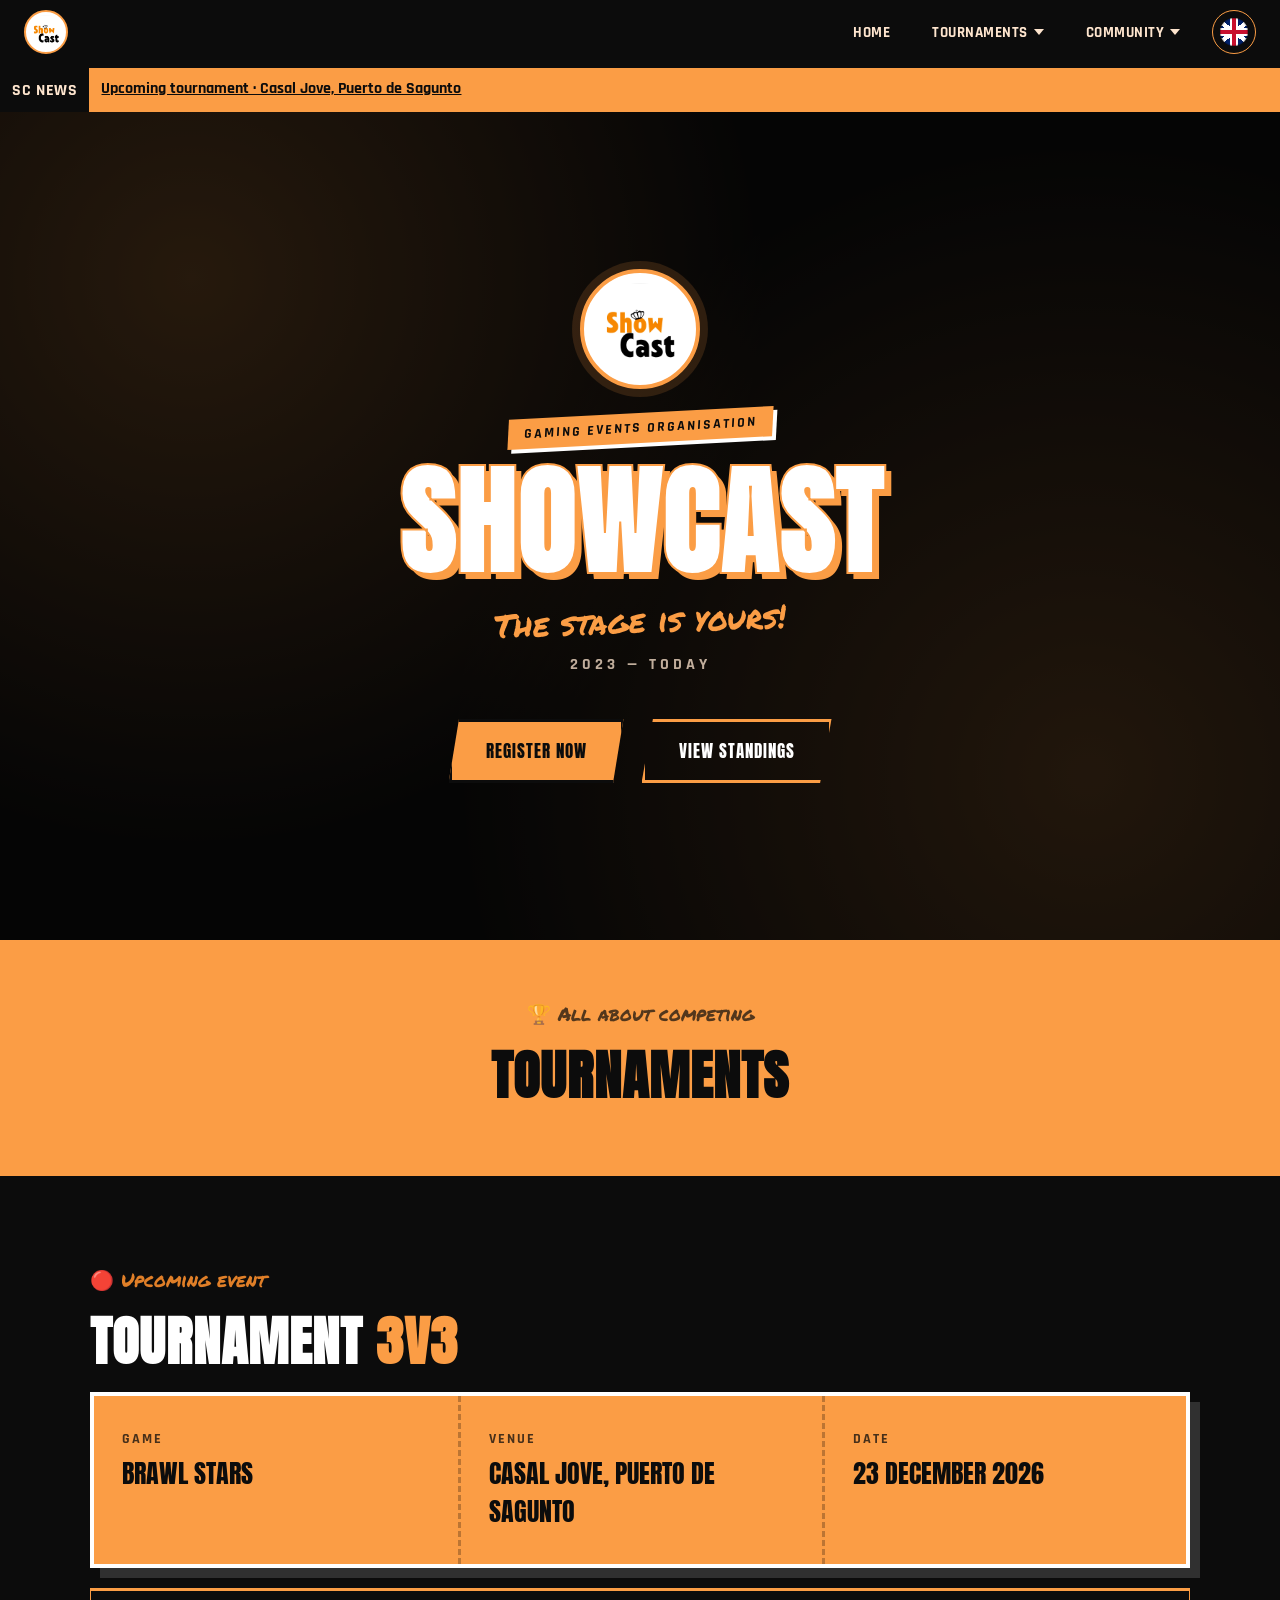
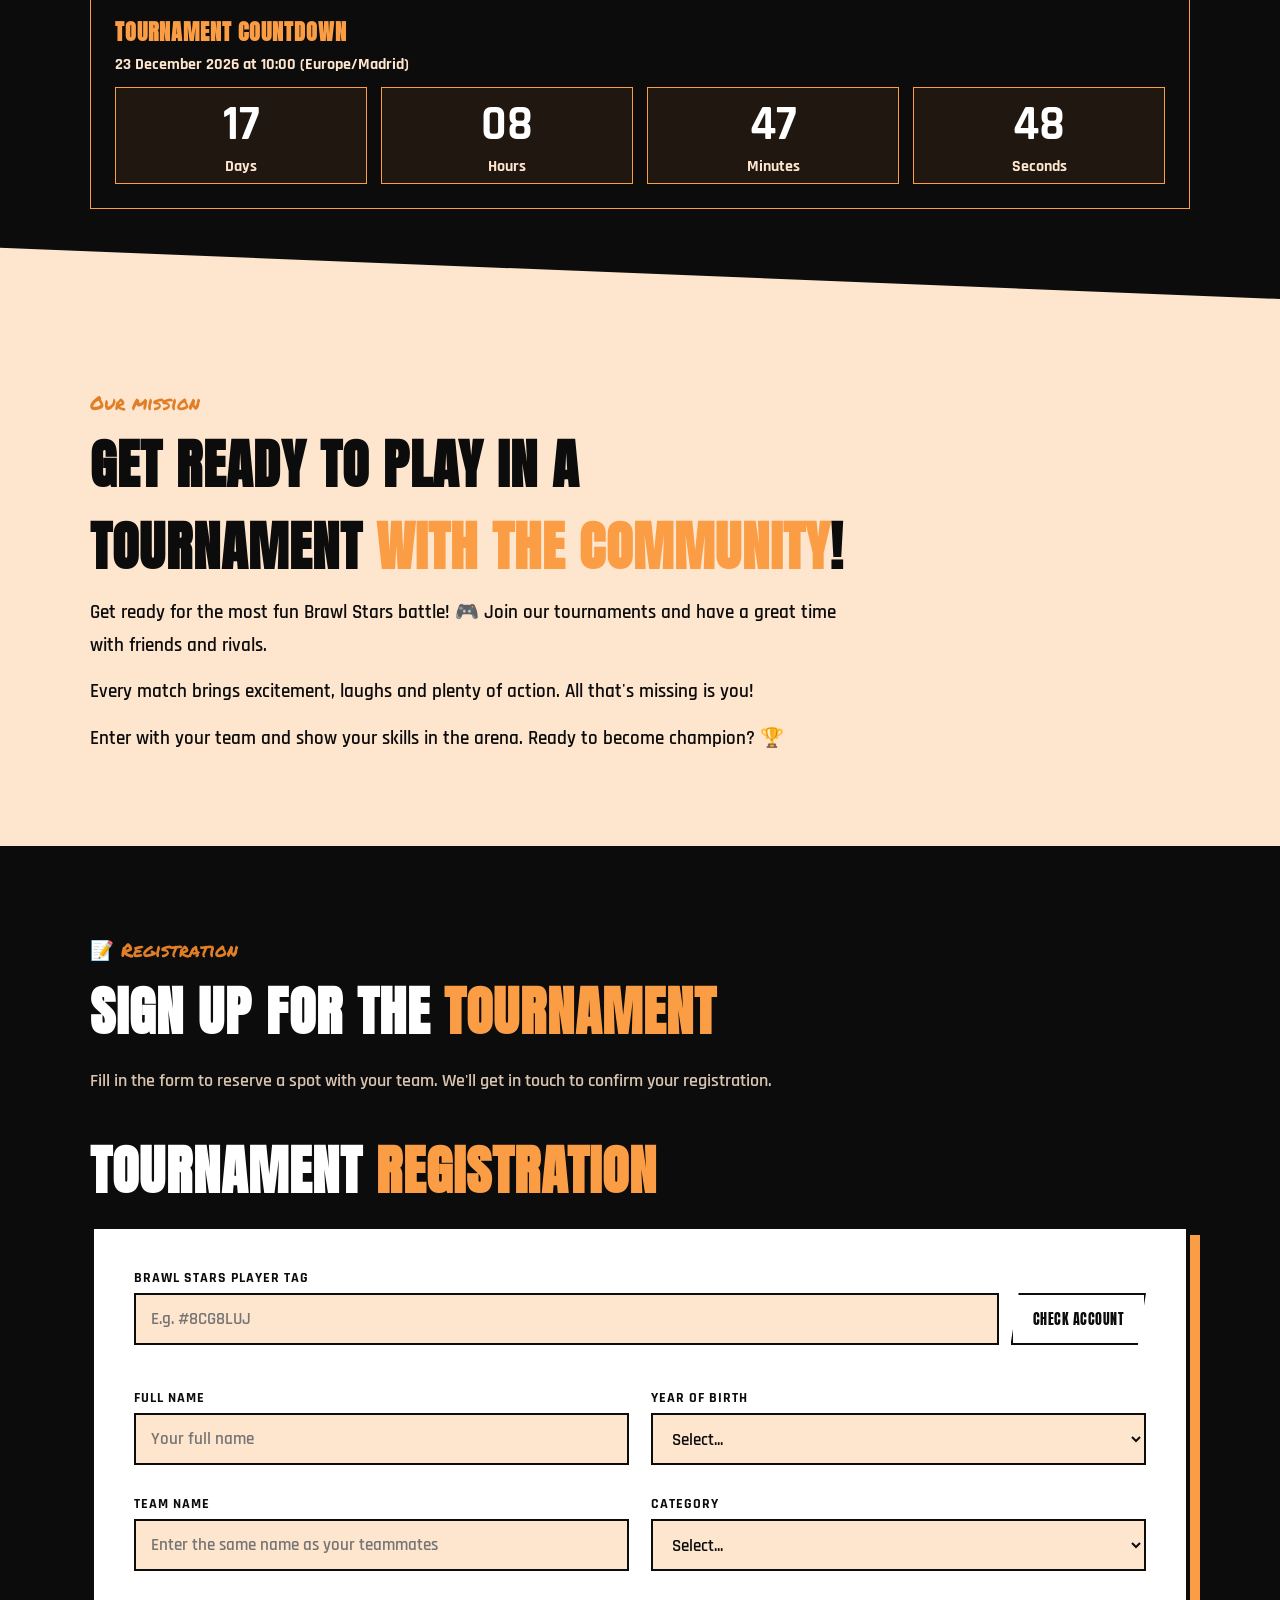
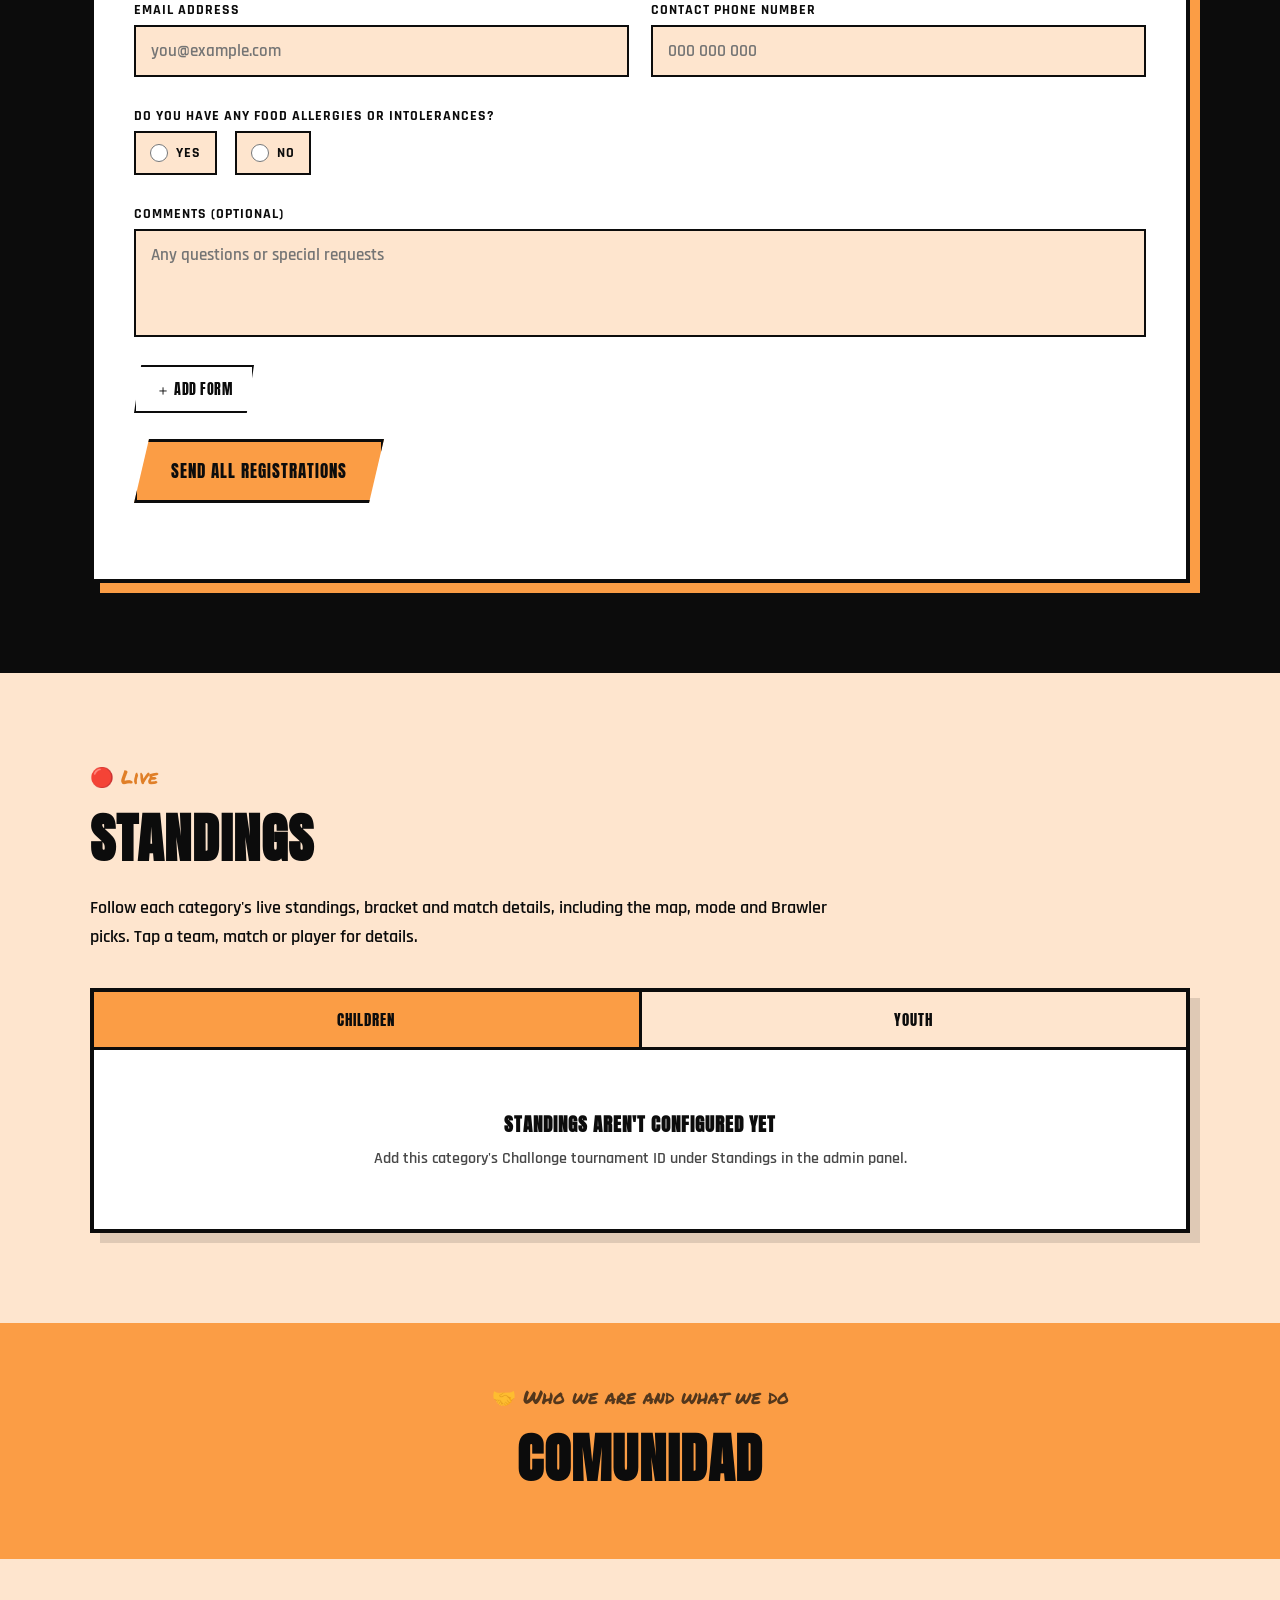
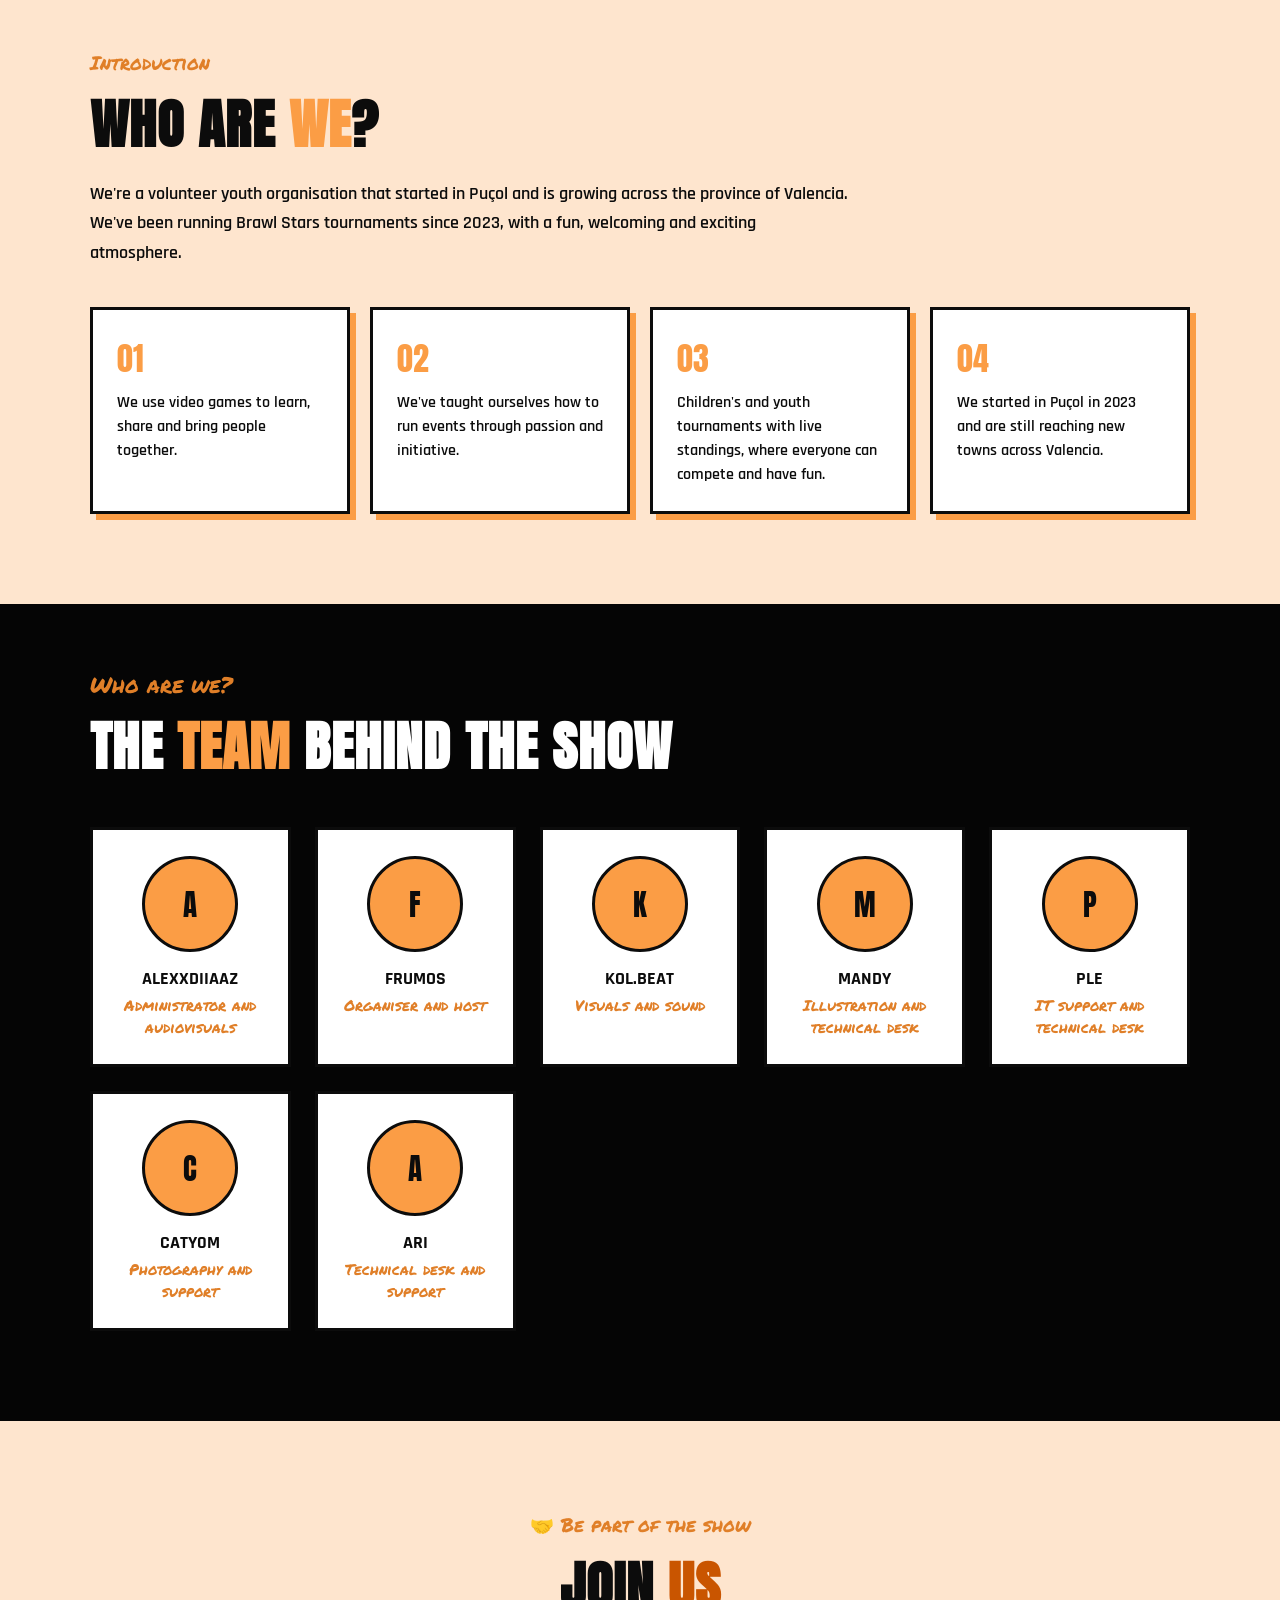
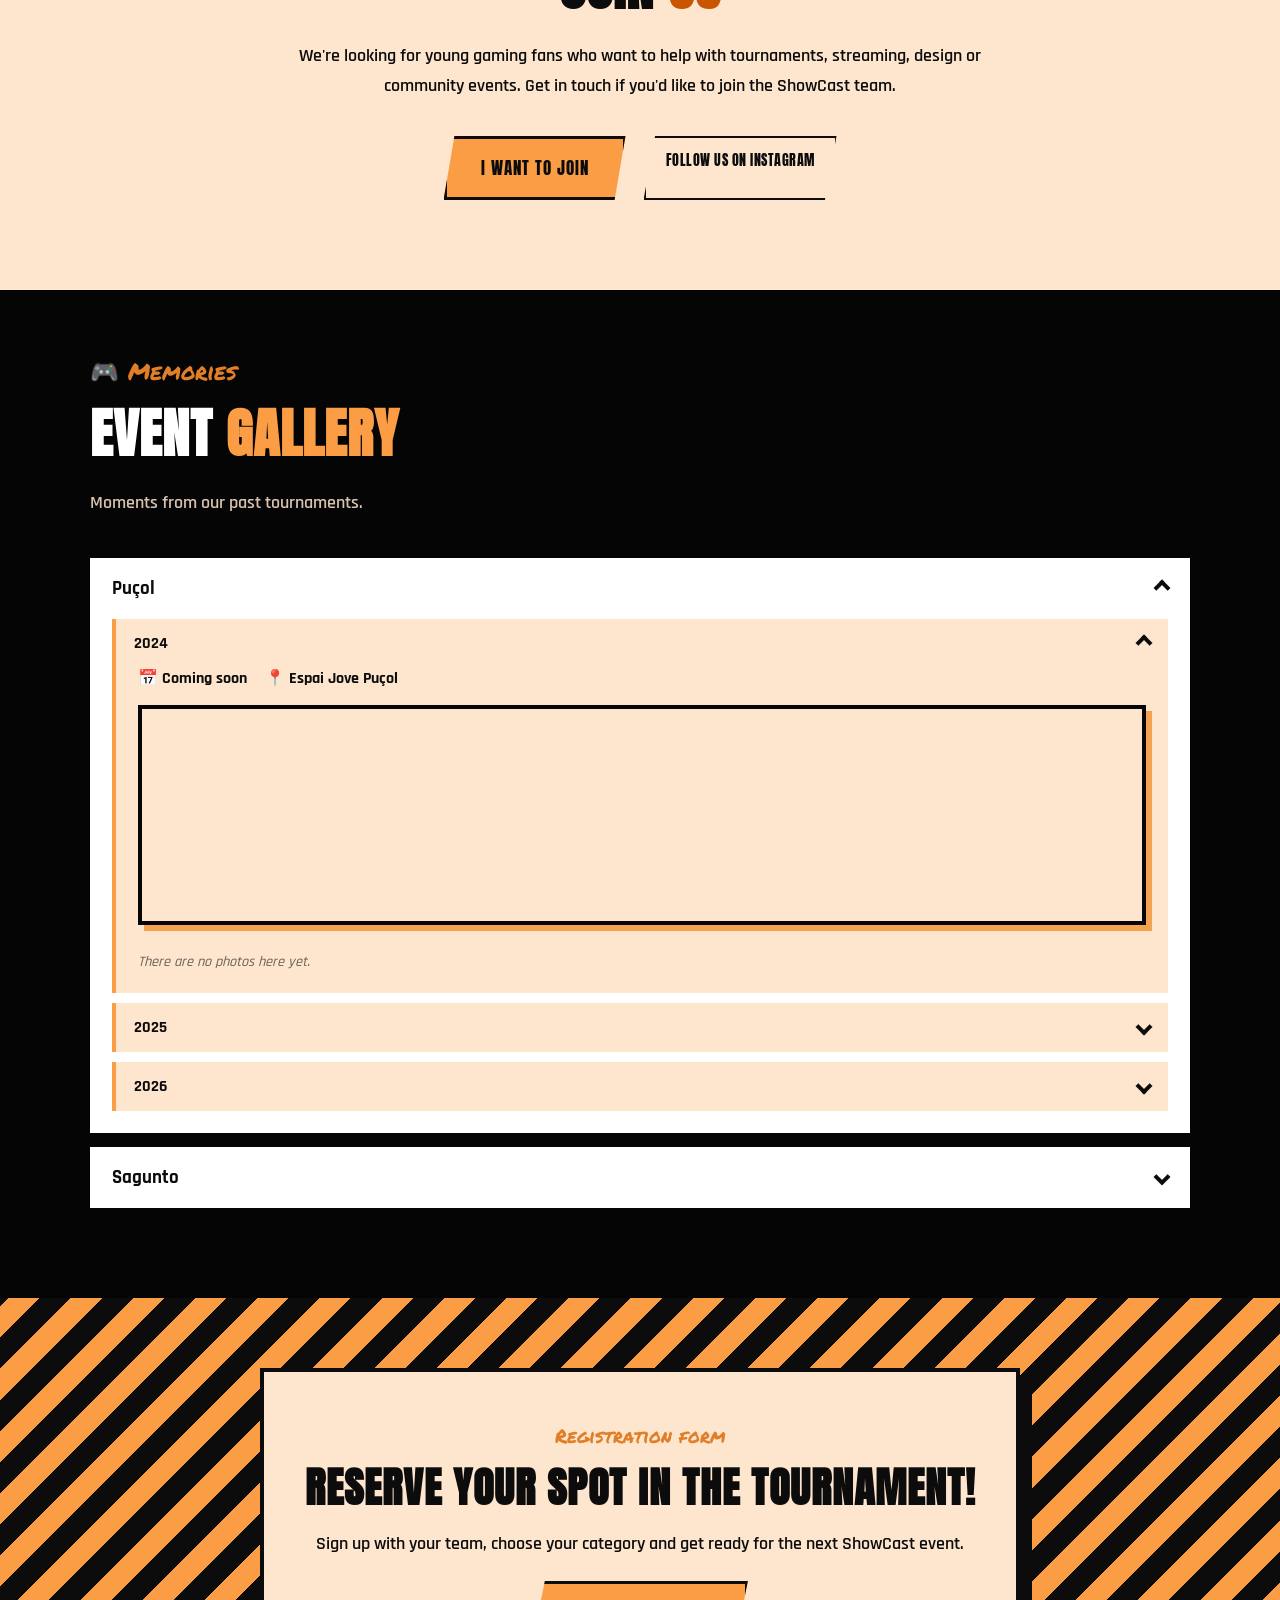
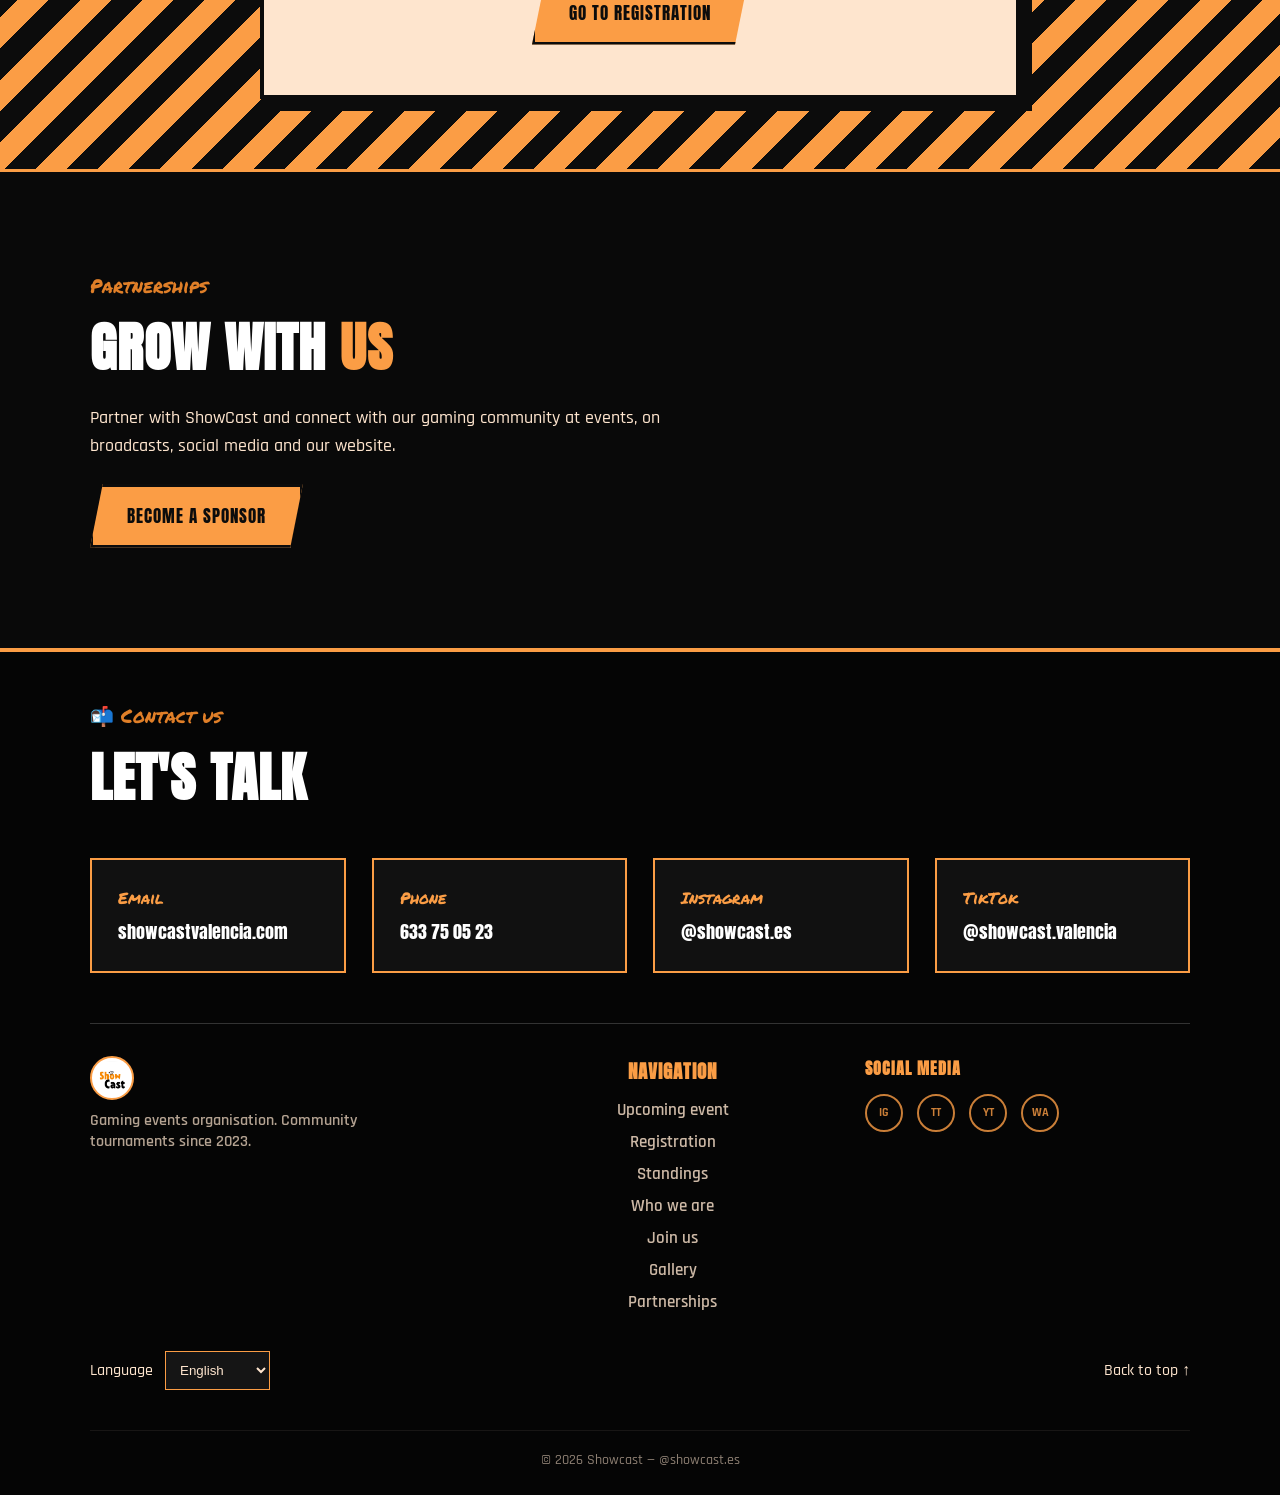
==== commit b57e5900: "Activa el fondo de vídeo y ajusta la portada móvil" ====
--- a/index.html
+++ b/index.html
@@ -1460,6 +1460,9 @@
 </aside>
 
 <section class="hero" id="top">
+  <video class="hero-video" muted loop playsinline preload="none" aria-hidden="true">
+    <source src="assets/portada-video.mp4" type="video/mp4">
+  </video>
   <div class="spray-splat splat1"></div>
   <div class="spray-splat splat2"></div>
   <img src="assets/logo.png" alt="Showcast" class="hero-logo" width="120" height="120" fetchpriority="high">
@@ -1954,6 +1957,26 @@
   <div class="bottom-bar">© <span id="footerYear">2026</span> Showcast — @showcast.es</div>
 </footer>
 
+<script>
+  (() => {
+    const video = document.querySelector('.hero-video');
+    const reduced = window.matchMedia('(prefers-reduced-motion: reduce)');
+    let visible = false;
+    function updateVideo() {
+      if (visible && !document.hidden && !reduced.matches) {
+        video.play().catch(() => {});
+      } else {
+        video.pause();
+      }
+    }
+    new IntersectionObserver(entries => {
+      visible = entries[0].isIntersecting;
+      updateVideo();
+    }).observe(video.closest('.hero'));
+    document.addEventListener('visibilitychange', updateVideo);
+    reduced.addEventListener('change', updateVideo);
+  })();
+</script>
 <script src="content.js"></script>
 <script src="showcast-public-data.js"></script>
 <script src="showcast-gallery-previews.js" defer></script>
--- a/showcast-public.css
+++ b/showcast-public.css
@@ -298,3 +298,36 @@
 .footer-utility a { color: var(--crema); margin-left: auto; }
 .footer-utility a:hover { color: var(--naranja); }
 .footer-utility :focus-visible { outline: 2px solid var(--naranja); outline-offset: 3px; }
+
+/* Vídeo de fondo de la portada */
+.hero { isolation: isolate; }
+.hero-video {
+  position: absolute;
+  inset: 0;
+  width: 100%;
+  height: 100%;
+  object-fit: cover;
+  z-index: -2;
+  pointer-events: none;
+}
+.hero::before {
+  z-index: -1;
+  background: rgba(0, 0, 0, .60);
+}
+.hero .spray-splat { display: none; }
+@media (prefers-reduced-motion: reduce) {
+  .hero-video { display: none; }
+}
+
+@media (max-width: 768px) {
+  .hero {
+    min-height: 0;
+    padding: 30px 16px 34px;
+  }
+  .hero-logo { width: 84px; height: 84px; margin-bottom: 16px; }
+  .hero-badge { font-size: .68rem; margin-bottom: 14px; }
+  .hero h1 { font-size: clamp(2.7rem, 12vw, 4rem); }
+  .hero .subtitle { margin-top: 12px; }
+  .hero .years { margin-top: 6px; }
+  .hero-ctas { margin-top: 18px; }
+}
